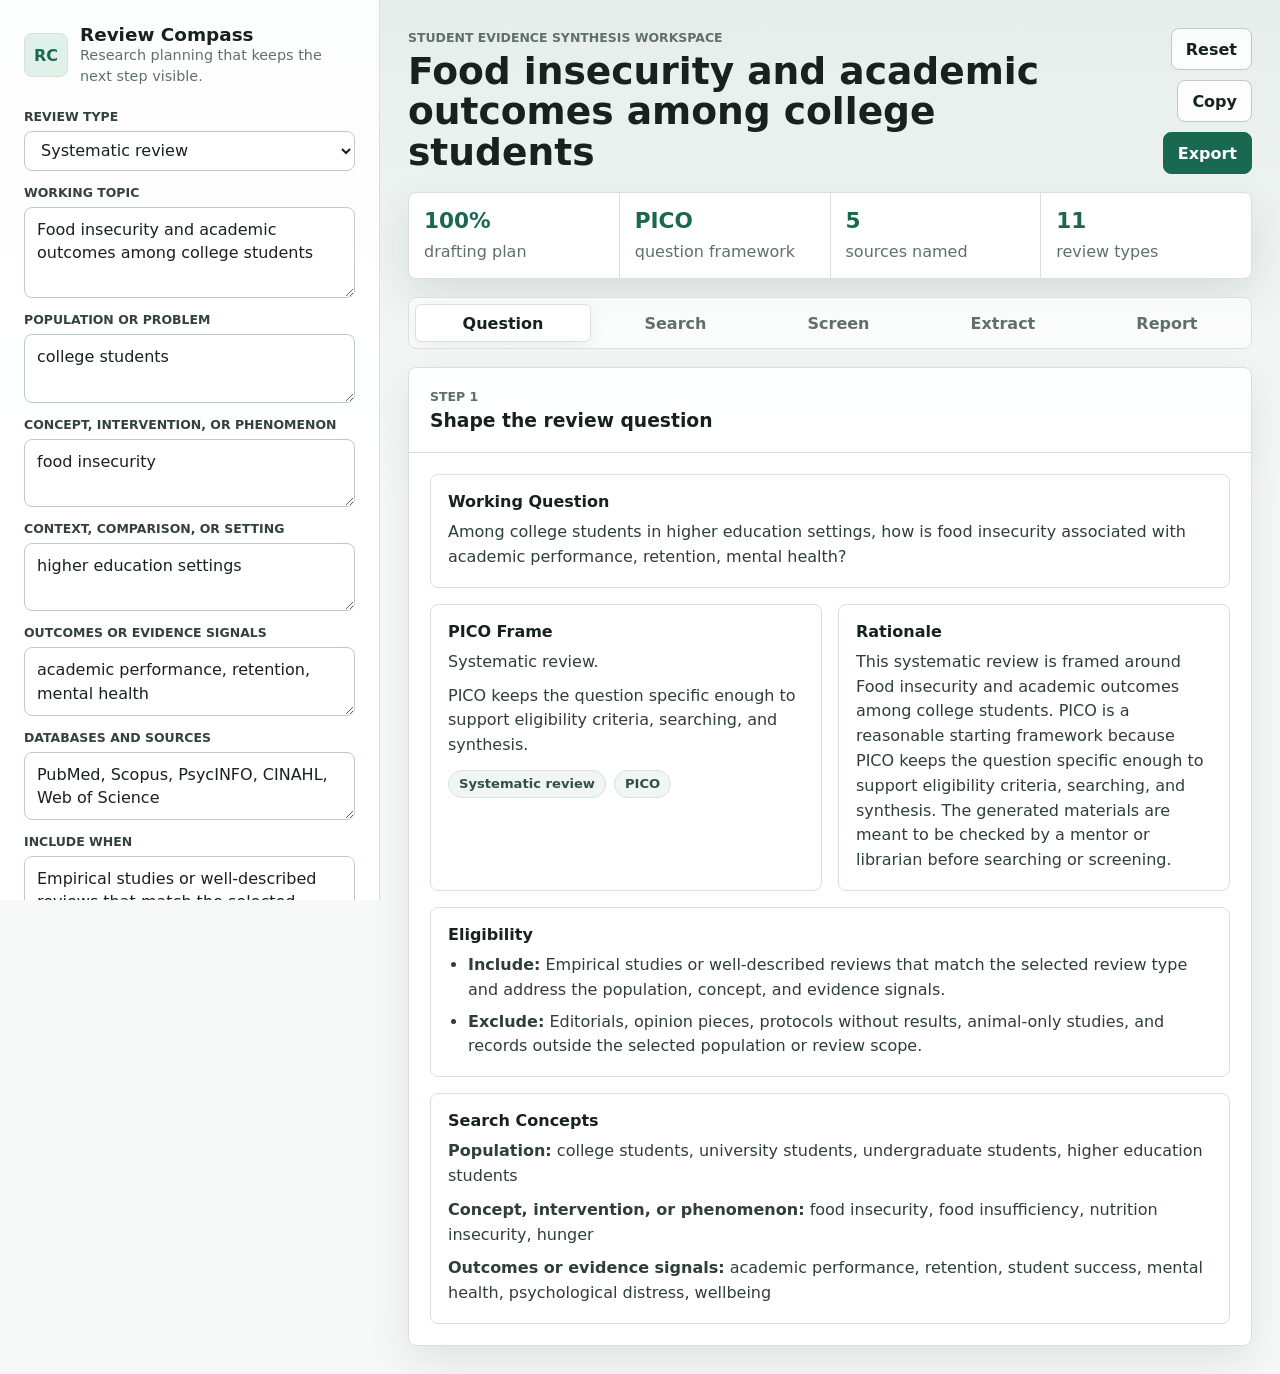
==== review-compass-showcase/index.html @ 03d87a04 "Update Review Compass review types" ====
<!doctype html>
<html lang="en">
<head>
<meta charset="utf-8">
<meta name="viewport" content="width=device-width, initial-scale=1">
<meta name="description" content="Review Compass helps students plan many evidence review types with structured questions, search drafts, screening logic, extraction fields, and reporting checklists.">
<title>Review Compass</title>
<style>
:root{color-scheme:light;--bg:#f7f9f8;--paper:#fff;--soft:#f1f6f4;--ink:#17211e;--muted:#5f706a;--line:#d8e1dd;--strong:#bccbc5;--green:#19684f;--blue:#245f9f;--coral:#bd4f3d;--gold:#8a6418;--radius:8px;--shadow:0 16px 42px rgba(24,38,34,.1);font-family:ui-sans-serif,system-ui,-apple-system,BlinkMacSystemFont,"Segoe UI",sans-serif}*{box-sizing:border-box}html{min-width:320px;background:var(--bg)}body{margin:0;min-height:100vh;color:var(--ink);background:linear-gradient(180deg,rgba(25,104,79,.08),rgba(25,104,79,0) 32rem),var(--bg)}button,select,textarea{font:inherit}button{cursor:pointer}h1,h2,h3,h4,p{margin:0}p,li,td,th,textarea,select{overflow-wrap:anywhere}.shell{display:grid;grid-template-columns:minmax(300px,380px) minmax(0,1fr);min-height:100vh}.side{position:sticky;top:0;height:100vh;overflow:auto;border-right:1px solid var(--line);background:rgba(255,255,255,.92);padding:24px}.brand{display:grid;grid-template-columns:44px 1fr;gap:12px;align-items:center;margin-bottom:22px}.mark{display:grid;width:44px;height:44px;place-items:center;border:1px solid var(--line);border-radius:var(--radius);background:#dff1e9;color:var(--green);font-weight:900}.brand h1{font-size:1.15rem}.brand p,.hint,.small{color:var(--muted);line-height:1.45}.brand p{font-size:.9rem}.form{display:grid;gap:14px}label{display:grid;gap:7px}label span,.eyebrow{font-size:.78rem;font-weight:800;letter-spacing:0;text-transform:uppercase;color:#34423e}textarea,select{width:100%;border:1px solid var(--strong);border-radius:var(--radius);background:#fff;color:var(--ink);outline:none}textarea{min-height:48px;resize:vertical;padding:10px 12px;line-height:1.45}select{min-height:40px;padding:0 12px}textarea:focus,select:focus{border-color:var(--green);box-shadow:0 0 0 3px rgba(25,104,79,.16)}.main{width:min(1160px,100%);margin:0 auto;padding:28px}.top{display:flex;gap:18px;align-items:center;justify-content:space-between;margin-bottom:18px}.eyebrow{color:var(--muted);margin-bottom:6px}.top h2{font-size:clamp(1.7rem,3vw,2.35rem);line-height:1.08}.actions{display:flex;flex-wrap:wrap;gap:10px;justify-content:flex-end}.btn{display:inline-flex;align-items:center;justify-content:center;min-height:42px;border-radius:var(--radius);padding:0 14px;font-weight:800;border:1px solid var(--strong);background:rgba(255,255,255,.86);color:var(--ink)}.btn.primary{border-color:var(--green);background:var(--green);color:#fff}.stats{display:grid;grid-template-columns:repeat(4,minmax(0,1fr));gap:1px;overflow:hidden;margin-bottom:18px;border:1px solid var(--line);border-radius:var(--radius);background:var(--line);box-shadow:var(--shadow)}.stats div{min-height:84px;background:var(--paper);padding:15px}.stats strong{display:block;margin-bottom:7px;color:var(--green);font-size:1.35rem}.tabs{display:flex;gap:6px;overflow-x:auto;margin-bottom:18px;padding:6px;border:1px solid var(--line);border-radius:var(--radius);background:rgba(255,255,255,.72)}.tab{flex:1 0 auto;min-width:96px;min-height:38px;border:1px solid transparent;border-radius:6px;background:transparent;color:var(--muted);font-weight:800}.tab.active{border-color:var(--line);background:#fff;color:var(--ink);box-shadow:0 8px 20px rgba(23,33,30,.06)}.panel{border:1px solid var(--line);border-radius:var(--radius);background:rgba(255,255,255,.96);box-shadow:var(--shadow)}.panel[hidden]{display:none}.head{display:flex;gap:16px;align-items:center;justify-content:space-between;border-bottom:1px solid var(--line);padding:21px}.grid{display:grid;gap:16px;padding:21px}.two{grid-template-columns:repeat(2,minmax(0,1fr))}.card{border:1px solid var(--line);border-radius:var(--radius);background:var(--paper);padding:17px}.card.full{grid-column:1/-1}.card h4{font-size:1rem;margin-bottom:9px}.card p,.card li{color:#2f3e39;line-height:1.55}.card p+p{margin-top:9px}ul{margin:0;padding-left:20px}li+li{margin-top:7px}.tags{display:flex;flex-wrap:wrap;gap:8px;margin-top:12px}.tag{display:inline-flex;min-height:28px;align-items:center;border:1px solid var(--line);border-radius:999px;background:var(--soft);padding:0 10px;color:#315148;font-size:.82rem;font-weight:800}.search{display:grid;grid-template-columns:minmax(0,1.2fr) minmax(260px,.8fr);gap:16px;padding:21px}.code{overflow:auto;margin:0;border:1px solid #bbd2c8;border-radius:var(--radius);background:#10221c;color:#eefbf6;padding:17px;white-space:pre-wrap;line-height:1.55}.note{border-left:4px solid var(--blue);background:#e4eef9;border-radius:0 var(--radius) var(--radius) 0;padding:14px}.note.warn{border-left-color:var(--gold);background:#fff0c6}.stack{display:grid;gap:12px}.screen{display:grid;grid-template-columns:minmax(0,1fr) minmax(260px,360px);gap:16px;padding:21px}.decision{display:inline-flex;align-items:center;min-height:34px;border-radius:999px;padding:0 12px;margin-bottom:13px;font-weight:900}.include{background:#dff1e9;color:var(--green)}.exclude{background:#fde7df;color:var(--coral)}.table-wrap{overflow:auto;padding:21px}table{width:100%;min-width:720px;border-collapse:collapse}th,td{border-bottom:1px solid var(--line);padding:12px;text-align:left;vertical-align:top;line-height:1.45}th{background:var(--soft);font-size:.82rem;color:#31443e}.check{display:grid;grid-template-columns:28px 1fr;gap:10px;align-items:start}.dot{display:grid;width:24px;height:24px;place-items:center;border-radius:999px;background:#dff1e9;color:var(--green);font-weight:900}.toast{position:fixed;right:18px;bottom:18px;max-width:360px;transform:translateY(20px);opacity:0;pointer-events:none;border:1px solid var(--line);border-radius:var(--radius);background:#17211e;color:#fff;padding:12px 14px;transition:.18s}.toast.show{opacity:1;transform:translateY(0)}@media(max-width:940px){.shell{grid-template-columns:1fr}.side{position:relative;height:auto;border-right:0;border-bottom:1px solid var(--line)}.form{grid-template-columns:repeat(2,minmax(0,1fr))}.form label:nth-child(2),.form label:nth-child(8),.form label:nth-child(9){grid-column:1/-1}}@media(max-width:720px){html{min-width:0}.side,.main{padding:18px}.top,.head{align-items:stretch;flex-direction:column}.actions{justify-content:flex-start}.stats,.two,.search,.screen,.form{grid-template-columns:1fr}.tabs{display:grid;grid-template-columns:repeat(3,minmax(0,1fr));overflow:visible}.tab{min-width:0}.btn{flex:1 1 120px}table,thead,tbody,tr,td{display:block;width:100%;min-width:0}thead{position:absolute;width:1px;height:1px;overflow:hidden;clip:rect(0 0 0 0)}tr{border:1px solid var(--line);border-radius:var(--radius);padding:12px;margin-bottom:12px;background:#fff}td{border:0;padding:8px 0}td:before{display:block;margin-bottom:3px;content:attr(data-label);color:var(--muted);font-size:.76rem;font-weight:900;text-transform:uppercase}}
</style>
</head>
<body>
<div class="shell">
<aside class="side" aria-label="Project setup">
<div class="brand"><div class="mark" aria-hidden="true">RC</div><div><h1>Review Compass</h1><p>Research planning that keeps the next step visible.</p></div></div>
<form id="form" class="form">
<label><span>Review type</span><select name="type" id="type"></select></label>
<label><span>Working topic</span><textarea name="topic" rows="3"></textarea></label>
<label><span>Population or problem</span><textarea name="population" rows="2"></textarea></label>
<label><span>Concept, intervention, or phenomenon</span><textarea name="concept" rows="2"></textarea></label>
<label><span>Context, comparison, or setting</span><textarea name="context" rows="2"></textarea></label>
<label><span>Outcomes or evidence signals</span><textarea name="outcomes" rows="2"></textarea></label>
<label><span>Databases and sources</span><textarea name="databases" rows="2"></textarea></label>
<label><span>Include when</span><textarea name="include" rows="3"></textarea></label>
<label><span>Exclude when</span><textarea name="exclude" rows="3"></textarea></label>
</form>
</aside>
<main class="main">
<header class="top"><div><p class="eyebrow">Student evidence synthesis workspace</p><h2 id="title">Review plan</h2></div><div class="actions"><button class="btn" id="reset" type="button">Reset</button><button class="btn" id="copy" type="button">Copy</button><button class="btn primary" id="export" type="button">Export</button></div></header>
<section class="stats" aria-label="Project readiness"><div><strong id="ready">0%</strong><p class="small">drafting plan</p></div><div><strong id="frame">PICO</strong><p class="small">question framework</p></div><div><strong id="sourceCount">0</strong><p class="small">sources named</p></div><div><strong id="typeCount">11</strong><p class="small">review types</p></div></section>
<nav class="tabs" aria-label="Workflow tabs"><button class="tab active" data-tab="question" type="button">Question</button><button class="tab" data-tab="search" type="button">Search</button><button class="tab" data-tab="screen" type="button">Screen</button><button class="tab" data-tab="extract" type="button">Extract</button><button class="tab" data-tab="report" type="button">Report</button></nav>
<section class="panel" data-panel="question"><div class="head"><div><p class="eyebrow">Step 1</p><h3>Shape the review question</h3></div></div><div id="question" class="grid two"></div></section>
<section class="panel" data-panel="search" hidden><div class="head"><div><p class="eyebrow">Step 2</p><h3>Build a reproducible search draft</h3></div><label><span>Database</span><select id="db"><option value="pubmed">PubMed</option><option value="scopus">Scopus</option><option value="wos">Web of Science</option><option value="cinahl">CINAHL</option></select></label></div><div id="search" class="search"></div></section>
<section class="panel" data-panel="screen" hidden><div class="head"><div><p class="eyebrow">Step 3</p><h3>Practice title and abstract screening</h3></div></div><div class="screen"><label><span>Paste one title and abstract</span><textarea id="record" rows="12"></textarea></label><div class="card" id="screenOut"></div></div></section>
<section class="panel" data-panel="extract" hidden><div class="head"><div><p class="eyebrow">Step 4</p><h3>Draft extraction fields</h3></div></div><div class="table-wrap"><table><thead><tr><th>Field</th><th>Definition</th><th>Reviewer note</th></tr></thead><tbody id="extract"></tbody></table></div></section>
<section class="panel" data-panel="report" hidden><div class="head"><div><p class="eyebrow">Step 5</p><h3>Check reporting readiness</h3></div></div><div id="report" class="grid two"></div></section>
</main></div><div id="toast" class="toast" role="status" aria-live="polite"></div>
<script>
const DESC="Review Compass is a student-friendly app that helps students plan evidence reviews, from systematic and scoping reviews to rapid, umbrella, mapping, qualitative, mixed-methods, integrative, narrative, realist and meta-analysis projects. It turns a rough topic into a structured question, search draft, screening practice, extraction fields, and reporting checklist. Built with Codex AI and grounded in PRISMA, PRISMA-S, PRISMA-ScR, and review-method guidance; it gives students a clearer first draft.";
const TYPES={systematic:{name:"Systematic review",frame:"PICO",style:"pico",groups:["population","concept","outcomes"],lead:"Identify the report as a systematic review and use PRISMA 2020 when reporting.",why:"PICO keeps the question specific enough to support eligibility criteria, searching, and synthesis.",row:["Risk-of-bias notes","Planned appraisal tool, domain-level concerns, or reason appraisal is not planned.","Match the appraisal approach to the included designs."]},scoping:{name:"Scoping review",frame:"PCC",style:"pcc",groups:["population","concept","context"],lead:"Identify the report as a scoping review and use PRISMA-ScR when reporting.",why:"PCC keeps attention on the population, concept, and setting while allowing broad evidence mapping.",row:["Charting category","Evidence-map theme, population subgroup, setting, or implementation domain.","Use stable categories after piloting a few records."]},rapid:{name:"Rapid review",frame:"PICO",style:"pico",groups:["population","concept","outcomes"],lead:"Identify the report as a rapid review and state which review shortcuts were used and why.",why:"Rapid reviews still need structured questions, but the protocol should state shortcuts clearly.",row:["Streamlining decision","Shortcut used, reason for using it, and possible effect on confidence.","Rapid methods are acceptable only when the tradeoff is transparent."]},"meta-analysis":{name:"Meta-analysis",frame:"PICO",style:"pico",groups:["population","concept","outcomes"],lead:"Identify the report as a systematic review with meta-analysis and explain the effect-size approach.",why:"PICO defines comparable participants, exposures or interventions, and outcomes before statistical synthesis.",row:["Effect-size plan","Effect measure, model choice, heterogeneity plan, and sensitivity or subgroup analyses.","Keep statistical plans separate from study-level findings."]},umbrella:{name:"Umbrella review",frame:"PICOS",style:"overview",groups:["population","concept","outcomes"],extra:["systematic review","meta-analysis","review of reviews","umbrella review"],lead:"Identify the report as an umbrella review and treat existing reviews as the unit of analysis.",why:"PICOS keeps an umbrella review focused on population, exposure, outcomes, and review-level designs.",row:["Review-level methods","Included review type, search date range, appraisal approach, and overlap with other reviews.","Do not mix review-level conclusions with primary-study extraction."]},mapping:{name:"Evidence mapping review",frame:"PCC",style:"pcc",groups:["population","concept","context"],lead:"Identify the report as an evidence map and define the categories used to organize the evidence landscape.",why:"PCC works well for evidence maps because the goal is to show where evidence exists.",row:["Map category","Evidence-map theme, population subgroup, setting, or implementation domain.","Use categories that can be applied consistently."]},qualitative:{name:"Qualitative evidence synthesis",frame:"SPIDER",style:"spider",groups:["population","concept","context"],extra:["qualitative","interview","focus group","ethnography","thematic analysis"],lead:"Identify the report as a qualitative evidence synthesis and explain how themes will be developed.",why:"SPIDER makes the sample, phenomenon, design, evaluation, and research type visible.",row:["Theme or concept","Participant experience, author theme, quotation signal, or interpretive concept.","Keep participant voice separate from reviewer interpretation when possible."]},"mixed-methods":{name:"Mixed-methods review",frame:"PICO/PCC",style:"mixed",groups:["population","concept","context","outcomes"],extra:["mixed methods","qualitative","quantitative","survey","interview"],lead:"Identify the report as a mixed-methods review and explain how evidence types will be integrated.",why:"Mixed-methods reviews need both outcome logic and context logic so evidence types stay aligned.",row:["Integration note","How quantitative findings, qualitative themes, and mixed-methods evidence relate to each other.","Flag convergence, divergence, and gaps."]},integrative:{name:"Integrative review",frame:"PCC",style:"pcc",groups:["population","concept","context"],lead:"Identify the report as an integrative review and describe how diverse evidence types will be combined.",why:"PCC keeps integrative reviews broad while still setting clear topic boundaries.",row:["Evidence diversity","Eligible evidence types and how differences in methods will be handled.","Avoid treating unlike sources as if they carry the same certainty."]},narrative:{name:"Narrative review",frame:"Topic map",style:"narrative",groups:["population","concept","context"],lead:"Identify the report as a narrative review and explain the scope, source-selection logic, and synthesis themes.",why:"A topic-map frame clarifies the boundaries of a broad explanatory synthesis.",row:["Narrative theme","Main theme, debate, explanation, or evidence cluster.","Make source-selection logic visible."]},realist:{name:"Realist review",frame:"CMO",style:"cmo",groups:["context","concept","outcomes"],extra:["realist review","context mechanism outcome","program theory","implementation"],lead:"Identify the report as a realist review and explain the context-mechanism-outcome logic.",why:"CMO fits realist reviews because the goal is to explain how and why something works in context.",row:["CMO configuration","Context, mechanism, and outcome pattern suggested by the record.","Use this field to build or refine program theory."]}};
const defaults={type:"systematic",topic:"Food insecurity and academic outcomes among college students",population:"college students",concept:"food insecurity",context:"higher education settings",outcomes:"academic performance, retention, mental health",databases:"PubMed, Scopus, PsycINFO, CINAHL, Web of Science",include:"Empirical studies or well-described reviews that match the selected review type and address the population, concept, and evidence signals.",exclude:"Editorials, opinion pieces, protocols without results, animal-only studies, and records outside the selected population or review scope."};
const store="review-compass-public-v2";let project=load();let db="pubmed";let record=localStorage.getItem("review-compass-record-v2")||"A cross-sectional survey of college students examined food insecurity, grade point average, retention concerns, and anxiety symptoms during the academic year.";
const form=document.querySelector("#form"),typeSel=document.querySelector("#type"),title=document.querySelector("#title"),ready=document.querySelector("#ready"),frame=document.querySelector("#frame"),sourceCount=document.querySelector("#sourceCount"),question=document.querySelector("#question"),search=document.querySelector("#search"),dbSel=document.querySelector("#db"),recordInput=document.querySelector("#record"),screenOut=document.querySelector("#screenOut"),extract=document.querySelector("#extract"),report=document.querySelector("#report"),toast=document.querySelector("#toast");
typeSel.innerHTML=Object.entries(TYPES).map(([v,t])=>`<option value="${esc(v)}">${esc(t.name)}</option>`).join("");hydrate();render();
form.addEventListener("input",()=>{project=Object.fromEntries(new FormData(form).entries());save();render();});dbSel.addEventListener("change",()=>{db=dbSel.value;renderSearch();});recordInput.addEventListener("input",()=>{record=recordInput.value;localStorage.setItem("review-compass-record-v2",record);renderScreen();});document.querySelector(".tabs").addEventListener("click",e=>{const b=e.target.closest("[data-tab]");if(b)activate(b.dataset.tab);});document.querySelector("#reset").addEventListener("click",()=>{project={...defaults};record="A cross-sectional survey of college students examined food insecurity, grade point average, retention concerns, and anxiety symptoms during the academic year.";hydrate();save();render();show("The sample project has been restored.");});document.querySelector("#copy").addEventListener("click",async()=>{try{await navigator.clipboard.writeText(markdown());show("The project packet is copied.");}catch{show("Copy was unavailable. Export still works.");}});document.querySelector("#export").addEventListener("click",()=>{const blob=new Blob([markdown()],{type:"text/markdown;charset=utf-8"});const a=document.createElement("a");a.href=URL.createObjectURL(blob);a.download="review-compass-project-packet.md";document.body.append(a);a.click();a.remove();URL.revokeObjectURL(a.href);show("The project packet has been exported.");});
function load(){try{const saved=JSON.parse(localStorage.getItem(store)||"{}");const p={...defaults,...saved};return TYPES[p.type]?p:{...p,type:"systematic"};}catch{return{...defaults}}}function save(){localStorage.setItem(store,JSON.stringify(project));}function hydrate(){for(const[k,v]of Object.entries(project)){const f=form.elements.namedItem(k);if(f)f.value=v}recordInput.value=record;dbSel.value=db;}function current(){return TYPES[project.type]||TYPES.systematic}function render(){renderStats();renderQuestion();renderSearch();renderScreen();renderExtract();renderReport()}function renderStats(){title.textContent=clean(project.topic)||"Review plan";ready.textContent=Math.round(required().filter(v=>clean(v).length>7).length/required().length*100)+"%";frame.textContent=current().frame;sourceCount.textContent=String(split(project.databases).length);document.querySelector("#typeCount").textContent=String(Object.keys(TYPES).length)}function renderQuestion(){const t=current();question.innerHTML=card("Working Question",`<p>${esc(questionText())}</p>`,"full")+card(`${t.frame} Frame`,`<p>${esc(t.name)}.</p><p>${esc(t.why)}</p><div class="tags"><span class="tag">${esc(t.name)}</span><span class="tag">${esc(t.frame)}</span></div>`)+card("Rationale",`<p>${esc(rationale())}</p>`)+card("Eligibility",`<ul><li><strong>Include:</strong> ${esc(project.include)}</li><li><strong>Exclude:</strong> ${esc(project.exclude)}</li></ul>`,"full")+card("Search Concepts",terms().map(g=>`<p><strong>${esc(g.label)}:</strong> ${esc(g.terms.join(", "))}</p>`).join("")||"<p>Add details to generate search concepts.</p>","full");}function renderSearch(){search.innerHTML=`<pre class="code">${esc(searchString())}</pre><div class="stack">${note("Use this as a transparent first draft.","A final review search should be checked by a librarian or mentor before it is treated as reproducible.")}${note("Keep limits visible.","If you use dates, language, or study design limits, record the reason and exact date searched.","warn")}${note("Save every source.",`Your current source list includes ${split(project.databases).join(", ")||"no named sources yet"}.`)}</div>`}function renderScreen(){const r=screen(record);screenOut.innerHTML=`<div class="decision ${r.decision.toLowerCase()}">${r.decision} with ${r.confidence.toLowerCase()} confidence</div><h4>Decision Rationale</h4><ul>${r.reasons.map(x=>`<li>${esc(x)}</li>`).join("")}</ul><p class="small">Matched terms: ${esc(r.matches.join(", ")||"none yet")}.</p>`}function renderExtract(){const rows=[["Citation","Author, year, title, journal, DOI, and source database.","Use one citation style so records are easy to trace."],["Study aim","The stated purpose, question, or objective.","Copy enough detail to explain why the record fits."],["Population",project.population||"Participant group, sample size, and relevant demographics.","Record missing details instead of guessing."],["Concept or exposure",project.concept||"Main concept, intervention, exposure, or phenomenon.","Use the authors' terminology."],["Context",project.context||"Setting, country, institution type, or review context.","This helps explain transferability."],["Outcomes",project.outcomes||"Main outcomes, evidence signals, or themes.","Separate measured outcomes from interpretations."],current().row,["Key finding","Main result that answers the review question.","Keep this concise and traceable."]];extract.innerHTML=rows.map(r=>`<tr><td data-label="Field"><strong>${esc(r[0])}</strong></td><td data-label="Definition">${esc(r[1])}</td><td data-label="Reviewer note">${esc(r[2])}</td></tr>`).join("");}function renderReport(){const items=[[`${current().name} label`,current().lead],["Question fit",`State the review question using ${current().frame} language.`],["Eligibility criteria","Report inclusion and exclusion criteria clearly enough for another reviewer to apply them."],["Information sources","List each database, platform, registry, website, and supplementary source."],["Full search strategy","Preserve the full search for at least one database and note all limits."],["Selection process","Describe reviewer roles, conflict resolution, and record flow."],["Extraction plan","Define each field before extraction and update the codebook only with a dated reason."],["Synthesis plan","Describe how results will be grouped, summarized, integrated, mapped, or analyzed."],["Limitations","Name limitations in search coverage, screening, extraction, and included evidence."]];report.innerHTML=items.map(i=>`<section class="card check"><span class="dot">✓</span><div><h4>${esc(i[0])}</h4><p>${esc(i[1])}</p></div></section>`).join("");}
function questionText(){const t=current(),p=clean(project.population)||"[population]",c=clean(project.concept)||"[concept]",ctx=clean(project.context),o=clean(project.outcomes)||"[outcomes or evidence signals]";if(t.style==="pcc")return`What is known about ${c} among ${p}${ctx?` in ${ctx}`:""}?`;if(t.style==="overview")return`What do existing reviews report about ${c} among ${p}${ctx?` in ${ctx}`:""}, especially for ${o}?`;if(t.style==="spider")return`How do ${p} describe, experience, or understand ${c}${ctx?` in ${ctx}`:""}?`;if(t.style==="mixed")return`What quantitative and qualitative evidence is available about ${c} among ${p}${ctx?` in ${ctx}`:""}, and what does it suggest about ${o}?`;if(t.style==="narrative")return`What themes and evidence help explain ${c} among ${p}${ctx?` in ${ctx}`:""}?`;if(t.style==="cmo")return`In ${ctx||"[context]"}, what mechanisms may explain how ${c} influences ${o} for ${p}?`;return`Among ${p}${ctx?` in ${ctx}`:""}, how is ${c} associated with ${o}?`;}function rationale(){return`This ${current().name.toLowerCase()} is framed around ${clean(project.topic)||"this topic"}. ${current().frame} is a reasonable starting framework because ${current().why} The generated materials are meant to be checked by a mentor or librarian before searching or screening.`}function terms(){const map={population:["Population",project.population],concept:["Concept, intervention, or phenomenon",project.concept],context:["Context or setting",project.context],outcomes:["Outcomes or evidence signals",project.outcomes]};const groups=current().groups.map(k=>makeGroup(map[k][0],map[k][1])).filter(g=>g.terms.length);if(current().extra)groups.push({label:"Review or method signals",terms:uniq(current().extra)});return groups}function makeGroup(label,value){return{label,terms:uniq(split(value).flatMap(t=>[t,...syn(t)])).slice(0,6)}}function syn(t){const s={"college students":["university students","undergraduate students","higher education students"],"food insecurity":["food insufficiency","nutrition insecurity","hunger"],"mental health":["psychological distress","wellbeing","depression","anxiety"],"academic performance":["retention","student success"]};return s[t.toLowerCase()]||[]}function searchString(){const groups=terms();if(!groups.length)return"Add project terms to generate a search draft.";return groups.map(g=>`(${g.terms.map(format).join(" OR ")})`).join("\nAND ")}function format(t){const q=/\s|-/.test(t)?`"${t}"`:t;if(db==="scopus")return`TITLE-ABS-KEY(${q})`;if(db==="wos")return`TS=(${q})`;if(db==="cinahl")return`TI ${q} OR AB ${q}`;return`${q}[Title/Abstract]`}function screen(text){const lower=clean(text).toLowerCase(),include=split(project.population+","+project.concept+","+project.context+","+project.outcomes),exclude=split(project.exclude),matches=include.filter(t=>lower.includes(t.toLowerCase())),hard=exclude.filter(t=>t.length>3&&lower.includes(t.toLowerCase())),pop=split(project.population).some(t=>lower.includes(t.toLowerCase())),con=split(project.concept).some(t=>lower.includes(t.toLowerCase())),out=split(project.outcomes+","+project.context).some(t=>lower.includes(t.toLowerCase()));const reasons=[];if(hard.length)reasons.push(`The record contains exclusion signals: ${uniq(hard).join(", ")}.`);if(pop)reasons.push("The population appears to match.");if(con)reasons.push("The concept or exposure appears to match.");if(out)reasons.push("The outcome, context, or setting appears relevant.");if(!reasons.length)reasons.push("The record does not clearly match the core review terms.");const score=[pop,con,out].filter(Boolean).length;return{decision:!hard.length&&score>=2?"Include":"Exclude",confidence:hard.length||score===3?"High":score===2?"Medium":"Low",reasons,matches:uniq(matches).slice(0,8)}}function markdown(){return`# Review Compass\n\n## Review Question\n${questionText()}\n\n## Rationale\n${rationale()}\n\n## Search Draft\n\`\`\`\n${searchString()}\n\`\`\`\n\n## Project Description\n${DESC}\n`}function activate(name){document.querySelectorAll("[data-tab]").forEach(b=>b.classList.toggle("active",b.dataset.tab===name));document.querySelectorAll("[data-panel]").forEach(p=>p.hidden=p.dataset.panel!==name)}function card(t,b,c=""){return`<section class="card ${c}"><h4>${esc(t)}</h4>${b}</section>`}function note(t,b,tone=""){return`<section class="note ${tone}"><p><strong>${esc(t)}</strong> ${esc(b)}</p></section>`}function required(){return[project.topic,project.population,project.concept,project.context,project.outcomes,project.databases,project.include,project.exclude]}function split(v){return clean(v).split(/[,;\n]+|\band\b/i).map(s=>s.trim()).filter(Boolean)}function clean(v){return String(v||"").replace(/\s+/g," ").trim()}function uniq(a){return[...new Map(a.map(x=>[clean(x).toLowerCase(),clean(x)])).values()].filter(Boolean)}function esc(v){return String(v).replaceAll("&","&amp;").replaceAll("<","&lt;").replaceAll(">","&gt;").replaceAll('"',"&quot;").replaceAll("'","&#039;")}function show(m){toast.textContent=m;toast.classList.add("show");setTimeout(()=>toast.classList.remove("show"),2400)}
</script>
</body>
</html>
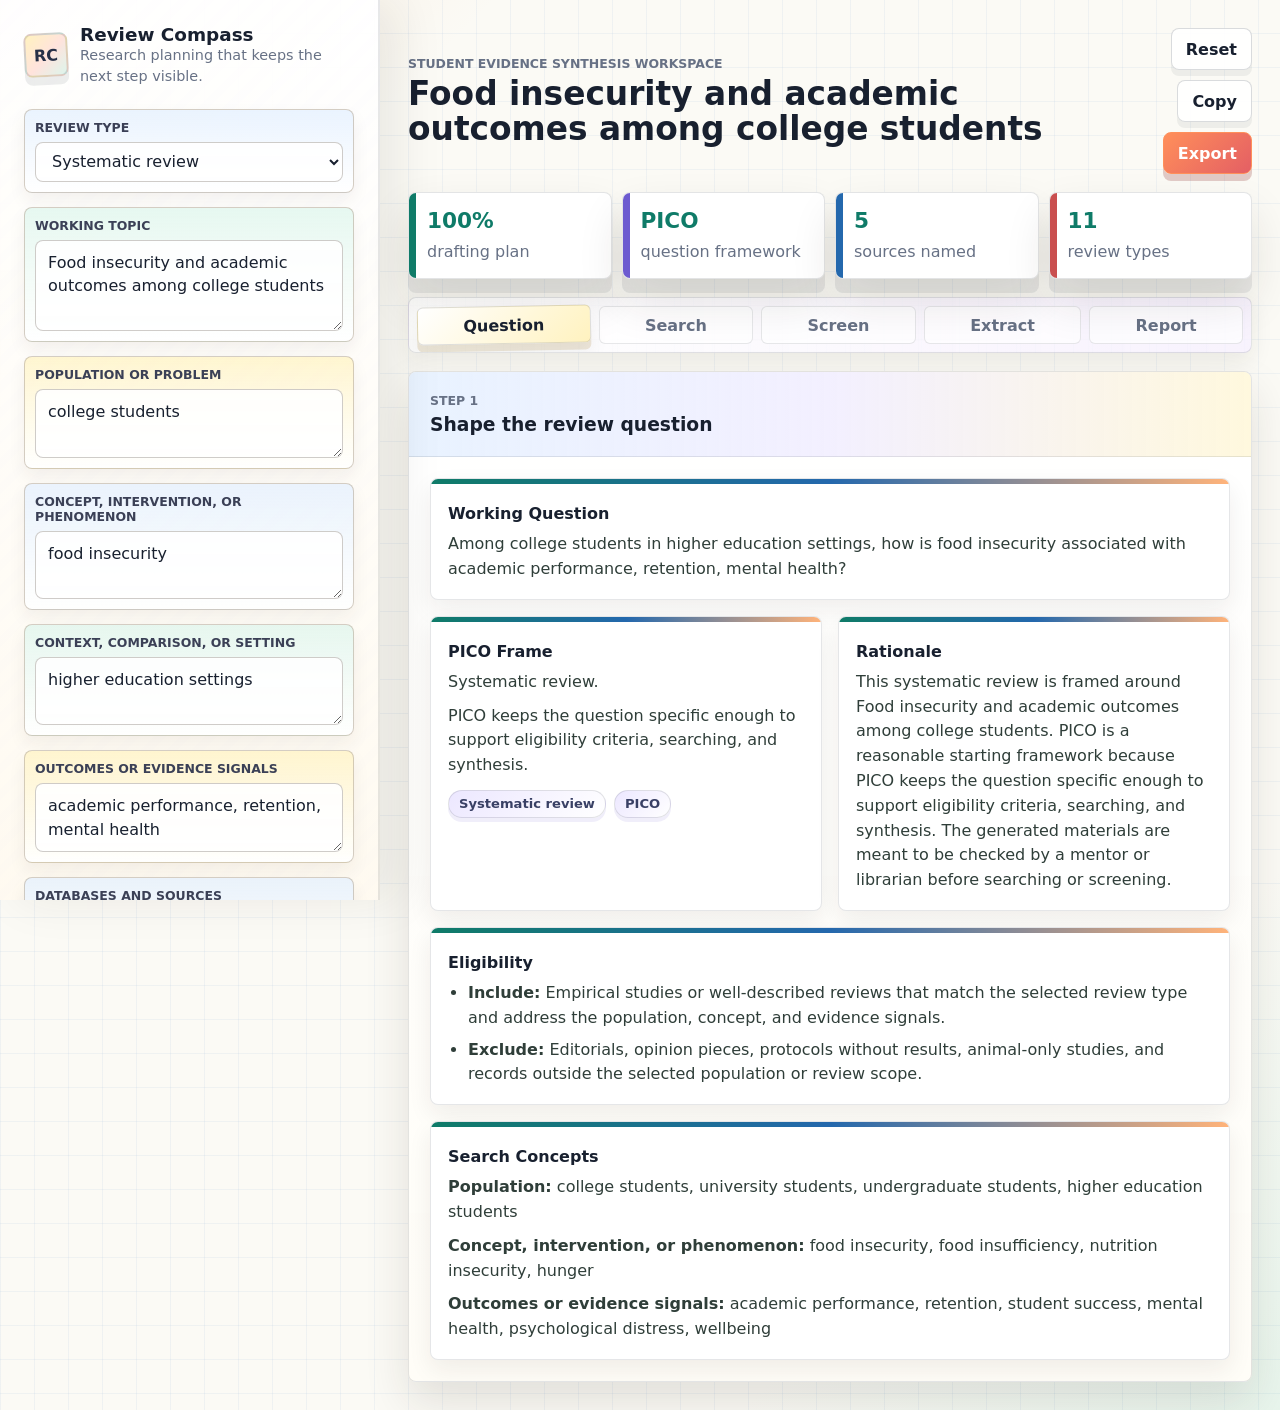
==== commit fe4437b1: "Make Review Compass UI more playful" ====
--- a/review-compass-showcase/index.html
+++ b/review-compass-showcase/index.html
@@ -6,45 +6,15 @@
 <meta name="description" content="Review Compass helps students plan many evidence review types with structured questions, search drafts, screening logic, extraction fields, and reporting checklists.">
 <title>Review Compass</title>
 <style>
-:root{color-scheme:light;--bg:#f7f9f8;--paper:#fff;--soft:#f1f6f4;--ink:#17211e;--muted:#5f706a;--line:#d8e1dd;--strong:#bccbc5;--green:#19684f;--blue:#245f9f;--coral:#bd4f3d;--gold:#8a6418;--radius:8px;--shadow:0 16px 42px rgba(24,38,34,.1);font-family:ui-sans-serif,system-ui,-apple-system,BlinkMacSystemFont,"Segoe UI",sans-serif}*{box-sizing:border-box}html{min-width:320px;background:var(--bg)}body{margin:0;min-height:100vh;color:var(--ink);background:linear-gradient(180deg,rgba(25,104,79,.08),rgba(25,104,79,0) 32rem),var(--bg)}button,select,textarea{font:inherit}button{cursor:pointer}h1,h2,h3,h4,p{margin:0}p,li,td,th,textarea,select{overflow-wrap:anywhere}.shell{display:grid;grid-template-columns:minmax(300px,380px) minmax(0,1fr);min-height:100vh}.side{position:sticky;top:0;height:100vh;overflow:auto;border-right:1px solid var(--line);background:rgba(255,255,255,.92);padding:24px}.brand{display:grid;grid-template-columns:44px 1fr;gap:12px;align-items:center;margin-bottom:22px}.mark{display:grid;width:44px;height:44px;place-items:center;border:1px solid var(--line);border-radius:var(--radius);background:#dff1e9;color:var(--green);font-weight:900}.brand h1{font-size:1.15rem}.brand p,.hint,.small{color:var(--muted);line-height:1.45}.brand p{font-size:.9rem}.form{display:grid;gap:14px}label{display:grid;gap:7px}label span,.eyebrow{font-size:.78rem;font-weight:800;letter-spacing:0;text-transform:uppercase;color:#34423e}textarea,select{width:100%;border:1px solid var(--strong);border-radius:var(--radius);background:#fff;color:var(--ink);outline:none}textarea{min-height:48px;resize:vertical;padding:10px 12px;line-height:1.45}select{min-height:40px;padding:0 12px}textarea:focus,select:focus{border-color:var(--green);box-shadow:0 0 0 3px rgba(25,104,79,.16)}.main{width:min(1160px,100%);margin:0 auto;padding:28px}.top{display:flex;gap:18px;align-items:center;justify-content:space-between;margin-bottom:18px}.eyebrow{color:var(--muted);margin-bottom:6px}.top h2{font-size:clamp(1.7rem,3vw,2.35rem);line-height:1.08}.actions{display:flex;flex-wrap:wrap;gap:10px;justify-content:flex-end}.btn{display:inline-flex;align-items:center;justify-content:center;min-height:42px;border-radius:var(--radius);padding:0 14px;font-weight:800;border:1px solid var(--strong);background:rgba(255,255,255,.86);color:var(--ink)}.btn.primary{border-color:var(--green);background:var(--green);color:#fff}.stats{display:grid;grid-template-columns:repeat(4,minmax(0,1fr));gap:1px;overflow:hidden;margin-bottom:18px;border:1px solid var(--line);border-radius:var(--radius);background:var(--line);box-shadow:var(--shadow)}.stats div{min-height:84px;background:var(--paper);padding:15px}.stats strong{display:block;margin-bottom:7px;color:var(--green);font-size:1.35rem}.tabs{display:flex;gap:6px;overflow-x:auto;margin-bottom:18px;padding:6px;border:1px solid var(--line);border-radius:var(--radius);background:rgba(255,255,255,.72)}.tab{flex:1 0 auto;min-width:96px;min-height:38px;border:1px solid transparent;border-radius:6px;background:transparent;color:var(--muted);font-weight:800}.tab.active{border-color:var(--line);background:#fff;color:var(--ink);box-shadow:0 8px 20px rgba(23,33,30,.06)}.panel{border:1px solid var(--line);border-radius:var(--radius);background:rgba(255,255,255,.96);box-shadow:var(--shadow)}.panel[hidden]{display:none}.head{display:flex;gap:16px;align-items:center;justify-content:space-between;border-bottom:1px solid var(--line);padding:21px}.grid{display:grid;gap:16px;padding:21px}.two{grid-template-columns:repeat(2,minmax(0,1fr))}.card{border:1px solid var(--line);border-radius:var(--radius);background:var(--paper);padding:17px}.card.full{grid-column:1/-1}.card h4{font-size:1rem;margin-bottom:9px}.card p,.card li{color:#2f3e39;line-height:1.55}.card p+p{margin-top:9px}ul{margin:0;padding-left:20px}li+li{margin-top:7px}.tags{display:flex;flex-wrap:wrap;gap:8px;margin-top:12px}.tag{display:inline-flex;min-height:28px;align-items:center;border:1px solid var(--line);border-radius:999px;background:var(--soft);padding:0 10px;color:#315148;font-size:.82rem;font-weight:800}.search{display:grid;grid-template-columns:minmax(0,1.2fr) minmax(260px,.8fr);gap:16px;padding:21px}.code{overflow:auto;margin:0;border:1px solid #bbd2c8;border-radius:var(--radius);background:#10221c;color:#eefbf6;padding:17px;white-space:pre-wrap;line-height:1.55}.note{border-left:4px solid var(--blue);background:#e4eef9;border-radius:0 var(--radius) var(--radius) 0;padding:14px}.note.warn{border-left-color:var(--gold);background:#fff0c6}.stack{display:grid;gap:12px}.screen{display:grid;grid-template-columns:minmax(0,1fr) minmax(260px,360px);gap:16px;padding:21px}.decision{display:inline-flex;align-items:center;min-height:34px;border-radius:999px;padding:0 12px;margin-bottom:13px;font-weight:900}.include{background:#dff1e9;color:var(--green)}.exclude{background:#fde7df;color:var(--coral)}.table-wrap{overflow:auto;padding:21px}table{width:100%;min-width:720px;border-collapse:collapse}th,td{border-bottom:1px solid var(--line);padding:12px;text-align:left;vertical-align:top;line-height:1.45}th{background:var(--soft);font-size:.82rem;color:#31443e}.check{display:grid;grid-template-columns:28px 1fr;gap:10px;align-items:start}.dot{display:grid;width:24px;height:24px;place-items:center;border-radius:999px;background:#dff1e9;color:var(--green);font-weight:900}.toast{position:fixed;right:18px;bottom:18px;max-width:360px;transform:translateY(20px);opacity:0;pointer-events:none;border:1px solid var(--line);border-radius:var(--radius);background:#17211e;color:#fff;padding:12px 14px;transition:.18s}.toast.show{opacity:1;transform:translateY(0)}@media(max-width:940px){.shell{grid-template-columns:1fr}.side{position:relative;height:auto;border-right:0;border-bottom:1px solid var(--line)}.form{grid-template-columns:repeat(2,minmax(0,1fr))}.form label:nth-child(2),.form label:nth-child(8),.form label:nth-child(9){grid-column:1/-1}}@media(max-width:720px){html{min-width:0}.side,.main{padding:18px}.top,.head{align-items:stretch;flex-direction:column}.actions{justify-content:flex-start}.stats,.two,.search,.screen,.form{grid-template-columns:1fr}.tabs{display:grid;grid-template-columns:repeat(3,minmax(0,1fr));overflow:visible}.tab{min-width:0}.btn{flex:1 1 120px}table,thead,tbody,tr,td{display:block;width:100%;min-width:0}thead{position:absolute;width:1px;height:1px;overflow:hidden;clip:rect(0 0 0 0)}tr{border:1px solid var(--line);border-radius:var(--radius);padding:12px;margin-bottom:12px;background:#fff}td{border:0;padding:8px 0}td:before{display:block;margin-bottom:3px;content:attr(data-label);color:var(--muted);font-size:.76rem;font-weight:900;text-transform:uppercase}}
+:root{color-scheme:light;--bg:#fbfaf5;--paper:#fff;--ink:#18202f;--muted:#677185;--line:#ded7cb;--strong:#bdb2a3;--green:#0f7b68;--mint:#ddf5ec;--blue:#2468ad;--sky:#e2efff;--coral:#c94f4f;--peach:#ffe3dc;--gold:#986d10;--sun:#fff2bf;--violet:#6d5bd0;--lav:#ece7ff;--radius:8px;--shadow:0 20px 45px rgba(43,35,28,.12);font-family:ui-sans-serif,system-ui,-apple-system,BlinkMacSystemFont,"Segoe UI",sans-serif}*{box-sizing:border-box}html{min-width:320px;background:var(--bg)}body{margin:0;min-height:100vh;color:var(--ink);background:linear-gradient(90deg,rgba(36,104,173,.055) 1px,transparent 1px),linear-gradient(0deg,rgba(36,104,173,.055) 1px,transparent 1px),linear-gradient(135deg,rgba(255,179,122,.18),transparent 22rem),linear-gradient(315deg,rgba(155,224,200,.2),transparent 24rem),var(--bg);background-size:34px 34px,34px 34px,auto,auto}button,select,textarea{font:inherit}button{cursor:pointer}h1,h2,h3,h4,p{margin:0}p,li,td,th,textarea,select{overflow-wrap:anywhere}.shell{display:grid;grid-template-columns:minmax(300px,380px) minmax(0,1fr);min-height:100vh}.side{position:sticky;top:0;height:100vh;overflow:auto;border-right:2px solid rgba(24,32,47,.1);background:linear-gradient(180deg,rgba(255,255,255,.94),rgba(255,250,240,.96)),repeating-linear-gradient(135deg,rgba(109,91,208,.08) 0 8px,transparent 8px 18px);padding:24px;box-shadow:18px 0 45px rgba(43,35,28,.08)}.brand{display:grid;grid-template-columns:44px 1fr;gap:12px;align-items:center;margin-bottom:22px}.mark{display:grid;width:44px;height:44px;place-items:center;border:2px solid rgba(24,32,47,.14);border-radius:var(--radius);background:linear-gradient(135deg,var(--sun),var(--peach) 52%,var(--mint));color:#263047;box-shadow:0 8px 0 rgba(24,32,47,.08);transform:rotate(-3deg);font-weight:900}.brand h1{font-size:1.15rem}.brand p,.small{color:var(--muted);line-height:1.45}.brand p{font-size:.9rem}.form{display:grid;gap:14px}label{display:grid;gap:7px}.form label{position:relative;border:1px solid rgba(189,178,163,.65);border-radius:var(--radius);background:rgba(255,255,255,.78);padding:10px;box-shadow:0 8px 18px rgba(43,35,28,.06)}.form label:nth-child(3n+1){background:linear-gradient(180deg,rgba(226,239,255,.72),rgba(255,255,255,.88))}.form label:nth-child(3n+2){background:linear-gradient(180deg,rgba(221,245,236,.72),rgba(255,255,255,.88))}.form label:nth-child(3n){background:linear-gradient(180deg,rgba(255,242,191,.7),rgba(255,255,255,.88))}label span,.eyebrow{font-size:.78rem;font-weight:850;letter-spacing:0;text-transform:uppercase;color:#3b4056}textarea,select{width:100%;border:1px solid rgba(83,73,62,.28);border-radius:var(--radius);background:rgba(255,255,255,.9);color:var(--ink);outline:none}textarea{min-height:48px;resize:vertical;padding:10px 12px;line-height:1.45}select{min-height:40px;padding:0 12px}textarea:focus,select:focus{border-color:var(--blue);box-shadow:0 0 0 3px rgba(36,104,173,.16),0 8px 18px rgba(43,35,28,.08)}.main{width:min(1160px,100%);margin:0 auto;padding:28px}.top{display:flex;gap:18px;align-items:center;justify-content:space-between;margin-bottom:18px}.eyebrow{color:var(--muted);margin-bottom:6px}.top h2{font-size:2.05rem;line-height:1.05}.actions{display:flex;flex-wrap:wrap;gap:10px;justify-content:flex-end}.btn{display:inline-flex;align-items:center;justify-content:center;min-height:42px;border-radius:var(--radius);padding:0 14px;font-weight:800;border:1px solid rgba(24,32,47,.16);background:rgba(255,255,255,.9);color:var(--ink);box-shadow:0 6px 0 rgba(24,32,47,.06);transition:.16s}.btn:hover{transform:translateY(-2px);color:var(--blue)}.btn.primary{border-color:#ff8f5a;background:linear-gradient(135deg,#ff8f5a,#e45f64);color:#fff;box-shadow:0 7px 0 rgba(143,53,47,.24)}.stats{display:grid;grid-template-columns:repeat(4,minmax(0,1fr));gap:10px;margin-bottom:18px}.stats div{position:relative;min-height:84px;overflow:hidden;border:1px solid rgba(24,32,47,.12);border-radius:var(--radius);background:var(--paper);padding:15px 15px 15px 18px;box-shadow:0 14px 0 rgba(24,32,47,.08),0 22px 45px rgba(43,35,28,.12)}.stats div:before{position:absolute;inset:0 auto 0 0;width:7px;background:var(--green);content:""}.stats div:nth-child(2):before{background:var(--violet)}.stats div:nth-child(3):before{background:var(--blue)}.stats div:nth-child(4):before{background:var(--coral)}.stats strong{display:block;margin-bottom:7px;color:var(--green);font-size:1.35rem}.tabs{display:flex;gap:8px;overflow-x:auto;margin-bottom:18px;padding:8px;border:1px solid rgba(24,32,47,.12);border-radius:var(--radius);background:linear-gradient(90deg,rgba(255,255,255,.86),rgba(246,241,255,.82)),repeating-linear-gradient(90deg,transparent 0 18px,rgba(36,104,173,.06) 18px 19px);box-shadow:0 8px 22px rgba(43,35,28,.08)}.tab{flex:1 0 auto;min-width:96px;min-height:38px;border:1px solid rgba(24,32,47,.1);border-radius:6px;background:rgba(255,255,255,.7);color:var(--muted);font-weight:800}.tab.active{border-color:rgba(24,32,47,.14);background:linear-gradient(135deg,#fff,var(--sun));color:var(--ink);box-shadow:0 7px 0 rgba(152,109,16,.15),0 12px 20px rgba(23,33,30,.06);transform:rotate(-1deg)}.panel{overflow:hidden;border:1px solid rgba(24,32,47,.12);border-radius:var(--radius);background:linear-gradient(180deg,rgba(255,255,255,.97),rgba(255,253,247,.98));box-shadow:var(--shadow)}.panel[hidden]{display:none}.head{display:flex;gap:16px;align-items:center;justify-content:space-between;border-bottom:1px solid rgba(24,32,47,.1);background:linear-gradient(90deg,rgba(226,239,255,.78),rgba(236,231,255,.64),rgba(255,242,191,.52));padding:21px}.grid{display:grid;gap:16px;padding:21px}.two{grid-template-columns:repeat(2,minmax(0,1fr))}.card{position:relative;overflow:hidden;border:1px solid rgba(24,32,47,.11);border-radius:var(--radius);background:var(--paper);padding:17px;box-shadow:0 10px 24px rgba(43,35,28,.07)}.card:before{position:absolute;inset:0 0 auto;height:5px;background:linear-gradient(90deg,var(--green),var(--blue),#ffb37a);content:""}.card.full{grid-column:1/-1}.card h4{font-size:1rem;margin:8px 0 9px}.card p,.card li{color:#2f3e39;line-height:1.55}.card p+p{margin-top:9px}ul{margin:0;padding-left:20px}li+li{margin-top:7px}.tags{display:flex;flex-wrap:wrap;gap:8px;margin-top:12px}.tag{display:inline-flex;min-height:28px;align-items:center;border:1px solid rgba(24,32,47,.12);border-radius:999px;background:linear-gradient(135deg,var(--lav),#fff);padding:0 10px;color:#394065;font-size:.82rem;font-weight:800;box-shadow:0 4px 0 rgba(109,91,208,.1)}.search{display:grid;grid-template-columns:minmax(0,1.2fr) minmax(260px,.8fr);gap:16px;padding:21px}.code{overflow:auto;margin:0;border:1px solid rgba(24,32,47,.16);border-radius:var(--radius);background:linear-gradient(180deg,rgba(16,34,45,.96),rgba(14,27,37,.98)),repeating-linear-gradient(0deg,transparent 0 27px,rgba(255,255,255,.08) 27px 28px);color:#eefbf6;padding:17px;white-space:pre-wrap;line-height:1.55;box-shadow:inset 0 0 0 1px rgba(255,255,255,.06),0 12px 28px rgba(14,27,37,.18)}.note{border:1px solid rgba(36,104,173,.16);border-left:5px solid var(--blue);background:var(--sky);border-radius:var(--radius);padding:14px;box-shadow:0 8px 18px rgba(43,35,28,.06)}.note.warn{border-left-color:var(--gold);background:var(--sun)}.stack{display:grid;gap:12px}.screen{display:grid;grid-template-columns:minmax(0,1fr) minmax(260px,360px);gap:16px;padding:21px}.decision{display:inline-flex;align-items:center;min-height:34px;border-radius:999px;padding:0 12px;margin-bottom:13px;font-weight:900}.include{background:linear-gradient(135deg,var(--mint),#fff);color:var(--green);border:1px solid rgba(15,123,104,.18)}.exclude{background:linear-gradient(135deg,var(--peach),#fff);color:var(--coral);border:1px solid rgba(201,79,79,.18)}.table-wrap{overflow:auto;padding:21px}table{width:100%;min-width:720px;border-collapse:collapse}th,td{border-bottom:1px solid var(--line);padding:12px;text-align:left;vertical-align:top;line-height:1.45}th{background:linear-gradient(135deg,var(--lav),var(--sky));font-size:.82rem;color:#303852}.check{display:grid;grid-template-columns:28px 1fr;gap:10px;align-items:start}.dot{display:grid;width:24px;height:24px;place-items:center;border-radius:999px;background:linear-gradient(135deg,var(--mint),var(--sun));color:var(--green);box-shadow:0 4px 0 rgba(15,123,104,.12);font-weight:900}.toast{position:fixed;right:18px;bottom:18px;max-width:360px;transform:translateY(20px);opacity:0;pointer-events:none;border:1px solid var(--line);border-radius:var(--radius);background:#17211e;color:#fff;padding:12px 14px;transition:.18s}.toast.show{opacity:1;transform:translateY(0)}@media(max-width:940px){.shell{grid-template-columns:1fr}.side{position:relative;height:auto;border-right:0;border-bottom:1px solid var(--line)}.form{grid-template-columns:repeat(2,minmax(0,1fr))}.form label:nth-child(2),.form label:nth-child(8),.form label:nth-child(9){grid-column:1/-1}}@media(max-width:720px){html{min-width:0}.side,.main{padding:18px}.top,.head{align-items:stretch;flex-direction:column}.top h2{font-size:1.7rem}.actions{justify-content:flex-start}.stats,.two,.search,.screen,.form{grid-template-columns:1fr}.tabs{display:grid;grid-template-columns:repeat(3,minmax(0,1fr));overflow:visible}.tab{min-width:0}.btn{flex:1 1 120px}table,thead,tbody,tr,td{display:block;width:100%;min-width:0}thead{position:absolute;width:1px;height:1px;overflow:hidden;clip:rect(0 0 0 0)}tr{border:1px solid var(--line);border-radius:var(--radius);padding:12px;margin-bottom:12px;background:#fff}td{border:0;padding:8px 0}td:before{display:block;margin-bottom:3px;content:attr(data-label);color:var(--muted);font-size:.76rem;font-weight:900;text-transform:uppercase}}
 </style>
 </head>
 <body>
-<div class="shell">
-<aside class="side" aria-label="Project setup">
-<div class="brand"><div class="mark" aria-hidden="true">RC</div><div><h1>Review Compass</h1><p>Research planning that keeps the next step visible.</p></div></div>
-<form id="form" class="form">
-<label><span>Review type</span><select name="type" id="type"></select></label>
-<label><span>Working topic</span><textarea name="topic" rows="3"></textarea></label>
-<label><span>Population or problem</span><textarea name="population" rows="2"></textarea></label>
-<label><span>Concept, intervention, or phenomenon</span><textarea name="concept" rows="2"></textarea></label>
-<label><span>Context, comparison, or setting</span><textarea name="context" rows="2"></textarea></label>
-<label><span>Outcomes or evidence signals</span><textarea name="outcomes" rows="2"></textarea></label>
-<label><span>Databases and sources</span><textarea name="databases" rows="2"></textarea></label>
-<label><span>Include when</span><textarea name="include" rows="3"></textarea></label>
-<label><span>Exclude when</span><textarea name="exclude" rows="3"></textarea></label>
-</form>
-</aside>
-<main class="main">
-<header class="top"><div><p class="eyebrow">Student evidence synthesis workspace</p><h2 id="title">Review plan</h2></div><div class="actions"><button class="btn" id="reset" type="button">Reset</button><button class="btn" id="copy" type="button">Copy</button><button class="btn primary" id="export" type="button">Export</button></div></header>
-<section class="stats" aria-label="Project readiness"><div><strong id="ready">0%</strong><p class="small">drafting plan</p></div><div><strong id="frame">PICO</strong><p class="small">question framework</p></div><div><strong id="sourceCount">0</strong><p class="small">sources named</p></div><div><strong id="typeCount">11</strong><p class="small">review types</p></div></section>
-<nav class="tabs" aria-label="Workflow tabs"><button class="tab active" data-tab="question" type="button">Question</button><button class="tab" data-tab="search" type="button">Search</button><button class="tab" data-tab="screen" type="button">Screen</button><button class="tab" data-tab="extract" type="button">Extract</button><button class="tab" data-tab="report" type="button">Report</button></nav>
-<section class="panel" data-panel="question"><div class="head"><div><p class="eyebrow">Step 1</p><h3>Shape the review question</h3></div></div><div id="question" class="grid two"></div></section>
-<section class="panel" data-panel="search" hidden><div class="head"><div><p class="eyebrow">Step 2</p><h3>Build a reproducible search draft</h3></div><label><span>Database</span><select id="db"><option value="pubmed">PubMed</option><option value="scopus">Scopus</option><option value="wos">Web of Science</option><option value="cinahl">CINAHL</option></select></label></div><div id="search" class="search"></div></section>
-<section class="panel" data-panel="screen" hidden><div class="head"><div><p class="eyebrow">Step 3</p><h3>Practice title and abstract screening</h3></div></div><div class="screen"><label><span>Paste one title and abstract</span><textarea id="record" rows="12"></textarea></label><div class="card" id="screenOut"></div></div></section>
-<section class="panel" data-panel="extract" hidden><div class="head"><div><p class="eyebrow">Step 4</p><h3>Draft extraction fields</h3></div></div><div class="table-wrap"><table><thead><tr><th>Field</th><th>Definition</th><th>Reviewer note</th></tr></thead><tbody id="extract"></tbody></table></div></section>
-<section class="panel" data-panel="report" hidden><div class="head"><div><p class="eyebrow">Step 5</p><h3>Check reporting readiness</h3></div></div><div id="report" class="grid two"></div></section>
-</main></div><div id="toast" class="toast" role="status" aria-live="polite"></div>
+<div class="shell"><aside class="side" aria-label="Project setup"><div class="brand"><div class="mark" aria-hidden="true">RC</div><div><h1>Review Compass</h1><p>Research planning that keeps the next step visible.</p></div></div><form id="form" class="form"><label><span>Review type</span><select name="type" id="type"></select></label><label><span>Working topic</span><textarea name="topic" rows="3"></textarea></label><label><span>Population or problem</span><textarea name="population" rows="2"></textarea></label><label><span>Concept, intervention, or phenomenon</span><textarea name="concept" rows="2"></textarea></label><label><span>Context, comparison, or setting</span><textarea name="context" rows="2"></textarea></label><label><span>Outcomes or evidence signals</span><textarea name="outcomes" rows="2"></textarea></label><label><span>Databases and sources</span><textarea name="databases" rows="2"></textarea></label><label><span>Include when</span><textarea name="include" rows="3"></textarea></label><label><span>Exclude when</span><textarea name="exclude" rows="3"></textarea></label></form></aside><main class="main"><header class="top"><div><p class="eyebrow">Student evidence synthesis workspace</p><h2 id="title">Review plan</h2></div><div class="actions"><button class="btn" id="reset" type="button">Reset</button><button class="btn" id="copy" type="button">Copy</button><button class="btn primary" id="export" type="button">Export</button></div></header><section class="stats" aria-label="Project readiness"><div><strong id="ready">0%</strong><p class="small">drafting plan</p></div><div><strong id="frame">PICO</strong><p class="small">question framework</p></div><div><strong id="sourceCount">0</strong><p class="small">sources named</p></div><div><strong id="typeCount">11</strong><p class="small">review types</p></div></section><nav class="tabs" aria-label="Workflow tabs"><button class="tab active" data-tab="question" type="button">Question</button><button class="tab" data-tab="search" type="button">Search</button><button class="tab" data-tab="screen" type="button">Screen</button><button class="tab" data-tab="extract" type="button">Extract</button><button class="tab" data-tab="report" type="button">Report</button></nav><section class="panel" data-panel="question"><div class="head"><div><p class="eyebrow">Step 1</p><h3>Shape the review question</h3></div></div><div id="question" class="grid two"></div></section><section class="panel" data-panel="search" hidden><div class="head"><div><p class="eyebrow">Step 2</p><h3>Build a reproducible search draft</h3></div><label><span>Database</span><select id="db"><option value="pubmed">PubMed</option><option value="scopus">Scopus</option><option value="wos">Web of Science</option><option value="cinahl">CINAHL</option></select></label></div><div id="search" class="search"></div></section><section class="panel" data-panel="screen" hidden><div class="head"><div><p class="eyebrow">Step 3</p><h3>Practice title and abstract screening</h3></div></div><div class="screen"><label><span>Paste one title and abstract</span><textarea id="record" rows="12"></textarea></label><div class="card" id="screenOut"></div></div></section><section class="panel" data-panel="extract" hidden><div class="head"><div><p class="eyebrow">Step 4</p><h3>Draft extraction fields</h3></div></div><div class="table-wrap"><table><thead><tr><th>Field</th><th>Definition</th><th>Reviewer note</th></tr></thead><tbody id="extract"></tbody></table></div></section><section class="panel" data-panel="report" hidden><div class="head"><div><p class="eyebrow">Step 5</p><h3>Check reporting readiness</h3></div></div><div id="report" class="grid two"></div></section></main></div><div id="toast" class="toast" role="status" aria-live="polite"></div>
 <script>
-const DESC="Review Compass is a student-friendly app that helps students plan evidence reviews, from systematic and scoping reviews to rapid, umbrella, mapping, qualitative, mixed-methods, integrative, narrative, realist and meta-analysis projects. It turns a rough topic into a structured question, search draft, screening practice, extraction fields, and reporting checklist. Built with Codex AI and grounded in PRISMA, PRISMA-S, PRISMA-ScR, and review-method guidance; it gives students a clearer first draft.";
+const DESC="Review Compass is a student-friendly app that helps students plan evidence reviews, from systematic and scoping reviews to rapid, umbrella, mapping, qualitative, mixed-methods, integrative, narrative, realist and meta-analysis projects. It turns a rough topic into a structured question, search draft, screening practice, extraction fields, and reporting checklist. Built with Codex AI and grounded in PRISMA, PRISMA-S, PRISMA-ScR, and review-method guidance; it gives students a clearer first draft.";window.REVIEW_COMPASS_DESCRIPTION=DESC;
 const TYPES={systematic:{name:"Systematic review",frame:"PICO",style:"pico",groups:["population","concept","outcomes"],lead:"Identify the report as a systematic review and use PRISMA 2020 when reporting.",why:"PICO keeps the question specific enough to support eligibility criteria, searching, and synthesis.",row:["Risk-of-bias notes","Planned appraisal tool, domain-level concerns, or reason appraisal is not planned.","Match the appraisal approach to the included designs."]},scoping:{name:"Scoping review",frame:"PCC",style:"pcc",groups:["population","concept","context"],lead:"Identify the report as a scoping review and use PRISMA-ScR when reporting.",why:"PCC keeps attention on the population, concept, and setting while allowing broad evidence mapping.",row:["Charting category","Evidence-map theme, population subgroup, setting, or implementation domain.","Use stable categories after piloting a few records."]},rapid:{name:"Rapid review",frame:"PICO",style:"pico",groups:["population","concept","outcomes"],lead:"Identify the report as a rapid review and state which review shortcuts were used and why.",why:"Rapid reviews still need structured questions, but the protocol should state shortcuts clearly.",row:["Streamlining decision","Shortcut used, reason for using it, and possible effect on confidence.","Rapid methods are acceptable only when the tradeoff is transparent."]},"meta-analysis":{name:"Meta-analysis",frame:"PICO",style:"pico",groups:["population","concept","outcomes"],lead:"Identify the report as a systematic review with meta-analysis and explain the effect-size approach.",why:"PICO defines comparable participants, exposures or interventions, and outcomes before statistical synthesis.",row:["Effect-size plan","Effect measure, model choice, heterogeneity plan, and sensitivity or subgroup analyses.","Keep statistical plans separate from study-level findings."]},umbrella:{name:"Umbrella review",frame:"PICOS",style:"overview",groups:["population","concept","outcomes"],extra:["systematic review","meta-analysis","review of reviews","umbrella review"],lead:"Identify the report as an umbrella review and treat existing reviews as the unit of analysis.",why:"PICOS keeps an umbrella review focused on population, exposure, outcomes, and review-level designs.",row:["Review-level methods","Included review type, search date range, appraisal approach, and overlap with other reviews.","Do not mix review-level conclusions with primary-study extraction."]},mapping:{name:"Evidence mapping review",frame:"PCC",style:"pcc",groups:["population","concept","context"],lead:"Identify the report as an evidence map and define the categories used to organize the evidence landscape.",why:"PCC works well for evidence maps because the goal is to show where evidence exists.",row:["Map category","Evidence-map theme, population subgroup, setting, or implementation domain.","Use categories that can be applied consistently."]},qualitative:{name:"Qualitative evidence synthesis",frame:"SPIDER",style:"spider",groups:["population","concept","context"],extra:["qualitative","interview","focus group","ethnography","thematic analysis"],lead:"Identify the report as a qualitative evidence synthesis and explain how themes will be developed.",why:"SPIDER makes the sample, phenomenon, design, evaluation, and research type visible.",row:["Theme or concept","Participant experience, author theme, quotation signal, or interpretive concept.","Keep participant voice separate from reviewer interpretation when possible."]},"mixed-methods":{name:"Mixed-methods review",frame:"PICO/PCC",style:"mixed",groups:["population","concept","context","outcomes"],extra:["mixed methods","qualitative","quantitative","survey","interview"],lead:"Identify the report as a mixed-methods review and explain how evidence types will be integrated.",why:"Mixed-methods reviews need both outcome logic and context logic so evidence types stay aligned.",row:["Integration note","How quantitative findings, qualitative themes, and mixed-methods evidence relate to each other.","Flag convergence, divergence, and gaps."]},integrative:{name:"Integrative review",frame:"PCC",style:"pcc",groups:["population","concept","context"],lead:"Identify the report as an integrative review and describe how diverse evidence types will be combined.",why:"PCC keeps integrative reviews broad while still setting clear topic boundaries.",row:["Evidence diversity","Eligible evidence types and how differences in methods will be handled.","Avoid treating unlike sources as if they carry the same certainty."]},narrative:{name:"Narrative review",frame:"Topic map",style:"narrative",groups:["population","concept","context"],lead:"Identify the report as a narrative review and explain the scope, source-selection logic, and synthesis themes.",why:"A topic-map frame clarifies the boundaries of a broad explanatory synthesis.",row:["Narrative theme","Main theme, debate, explanation, or evidence cluster.","Make source-selection logic visible."]},realist:{name:"Realist review",frame:"CMO",style:"cmo",groups:["context","concept","outcomes"],extra:["realist review","context mechanism outcome","program theory","implementation"],lead:"Identify the report as a realist review and explain the context-mechanism-outcome logic.",why:"CMO fits realist reviews because the goal is to explain how and why something works in context.",row:["CMO configuration","Context, mechanism, and outcome pattern suggested by the record.","Use this field to build or refine program theory."]}};
-const defaults={type:"systematic",topic:"Food insecurity and academic outcomes among college students",population:"college students",concept:"food insecurity",context:"higher education settings",outcomes:"academic performance, retention, mental health",databases:"PubMed, Scopus, PsycINFO, CINAHL, Web of Science",include:"Empirical studies or well-described reviews that match the selected review type and address the population, concept, and evidence signals.",exclude:"Editorials, opinion pieces, protocols without results, animal-only studies, and records outside the selected population or review scope."};
-const store="review-compass-public-v2";let project=load();let db="pubmed";let record=localStorage.getItem("review-compass-record-v2")||"A cross-sectional survey of college students examined food insecurity, grade point average, retention concerns, and anxiety symptoms during the academic year.";
-const form=document.querySelector("#form"),typeSel=document.querySelector("#type"),title=document.querySelector("#title"),ready=document.querySelector("#ready"),frame=document.querySelector("#frame"),sourceCount=document.querySelector("#sourceCount"),question=document.querySelector("#question"),search=document.querySelector("#search"),dbSel=document.querySelector("#db"),recordInput=document.querySelector("#record"),screenOut=document.querySelector("#screenOut"),extract=document.querySelector("#extract"),report=document.querySelector("#report"),toast=document.querySelector("#toast");
-typeSel.innerHTML=Object.entries(TYPES).map(([v,t])=>`<option value="${esc(v)}">${esc(t.name)}</option>`).join("");hydrate();render();
-form.addEventListener("input",()=>{project=Object.fromEntries(new FormData(form).entries());save();render();});dbSel.addEventListener("change",()=>{db=dbSel.value;renderSearch();});recordInput.addEventListener("input",()=>{record=recordInput.value;localStorage.setItem("review-compass-record-v2",record);renderScreen();});document.querySelector(".tabs").addEventListener("click",e=>{const b=e.target.closest("[data-tab]");if(b)activate(b.dataset.tab);});document.querySelector("#reset").addEventListener("click",()=>{project={...defaults};record="A cross-sectional survey of college students examined food insecurity, grade point average, retention concerns, and anxiety symptoms during the academic year.";hydrate();save();render();show("The sample project has been restored.");});document.querySelector("#copy").addEventListener("click",async()=>{try{await navigator.clipboard.writeText(markdown());show("The project packet is copied.");}catch{show("Copy was unavailable. Export still works.");}});document.querySelector("#export").addEventListener("click",()=>{const blob=new Blob([markdown()],{type:"text/markdown;charset=utf-8"});const a=document.createElement("a");a.href=URL.createObjectURL(blob);a.download="review-compass-project-packet.md";document.body.append(a);a.click();a.remove();URL.revokeObjectURL(a.href);show("The project packet has been exported.");});
-function load(){try{const saved=JSON.parse(localStorage.getItem(store)||"{}");const p={...defaults,...saved};return TYPES[p.type]?p:{...p,type:"systematic"};}catch{return{...defaults}}}function save(){localStorage.setItem(store,JSON.stringify(project));}function hydrate(){for(const[k,v]of Object.entries(project)){const f=form.elements.namedItem(k);if(f)f.value=v}recordInput.value=record;dbSel.value=db;}function current(){return TYPES[project.type]||TYPES.systematic}function render(){renderStats();renderQuestion();renderSearch();renderScreen();renderExtract();renderReport()}function renderStats(){title.textContent=clean(project.topic)||"Review plan";ready.textContent=Math.round(required().filter(v=>clean(v).length>7).length/required().length*100)+"%";frame.textContent=current().frame;sourceCount.textContent=String(split(project.databases).length);document.querySelector("#typeCount").textContent=String(Object.keys(TYPES).length)}function renderQuestion(){const t=current();question.innerHTML=card("Working Question",`<p>${esc(questionText())}</p>`,"full")+card(`${t.frame} Frame`,`<p>${esc(t.name)}.</p><p>${esc(t.why)}</p><div class="tags"><span class="tag">${esc(t.name)}</span><span class="tag">${esc(t.frame)}</span></div>`)+card("Rationale",`<p>${esc(rationale())}</p>`)+card("Eligibility",`<ul><li><strong>Include:</strong> ${esc(project.include)}</li><li><strong>Exclude:</strong> ${esc(project.exclude)}</li></ul>`,"full")+card("Search Concepts",terms().map(g=>`<p><strong>${esc(g.label)}:</strong> ${esc(g.terms.join(", "))}</p>`).join("")||"<p>Add details to generate search concepts.</p>","full");}function renderSearch(){search.innerHTML=`<pre class="code">${esc(searchString())}</pre><div class="stack">${note("Use this as a transparent first draft.","A final review search should be checked by a librarian or mentor before it is treated as reproducible.")}${note("Keep limits visible.","If you use dates, language, or study design limits, record the reason and exact date searched.","warn")}${note("Save every source.",`Your current source list includes ${split(project.databases).join(", ")||"no named sources yet"}.`)}</div>`}function renderScreen(){const r=screen(record);screenOut.innerHTML=`<div class="decision ${r.decision.toLowerCase()}">${r.decision} with ${r.confidence.toLowerCase()} confidence</div><h4>Decision Rationale</h4><ul>${r.reasons.map(x=>`<li>${esc(x)}</li>`).join("")}</ul><p class="small">Matched terms: ${esc(r.matches.join(", ")||"none yet")}.</p>`}function renderExtract(){const rows=[["Citation","Author, year, title, journal, DOI, and source database.","Use one citation style so records are easy to trace."],["Study aim","The stated purpose, question, or objective.","Copy enough detail to explain why the record fits."],["Population",project.population||"Participant group, sample size, and relevant demographics.","Record missing details instead of guessing."],["Concept or exposure",project.concept||"Main concept, intervention, exposure, or phenomenon.","Use the authors' terminology."],["Context",project.context||"Setting, country, institution type, or review context.","This helps explain transferability."],["Outcomes",project.outcomes||"Main outcomes, evidence signals, or themes.","Separate measured outcomes from interpretations."],current().row,["Key finding","Main result that answers the review question.","Keep this concise and traceable."]];extract.innerHTML=rows.map(r=>`<tr><td data-label="Field"><strong>${esc(r[0])}</strong></td><td data-label="Definition">${esc(r[1])}</td><td data-label="Reviewer note">${esc(r[2])}</td></tr>`).join("");}function renderReport(){const items=[[`${current().name} label`,current().lead],["Question fit",`State the review question using ${current().frame} language.`],["Eligibility criteria","Report inclusion and exclusion criteria clearly enough for another reviewer to apply them."],["Information sources","List each database, platform, registry, website, and supplementary source."],["Full search strategy","Preserve the full search for at least one database and note all limits."],["Selection process","Describe reviewer roles, conflict resolution, and record flow."],["Extraction plan","Define each field before extraction and update the codebook only with a dated reason."],["Synthesis plan","Describe how results will be grouped, summarized, integrated, mapped, or analyzed."],["Limitations","Name limitations in search coverage, screening, extraction, and included evidence."]];report.innerHTML=items.map(i=>`<section class="card check"><span class="dot">✓</span><div><h4>${esc(i[0])}</h4><p>${esc(i[1])}</p></div></section>`).join("");}
-function questionText(){const t=current(),p=clean(project.population)||"[population]",c=clean(project.concept)||"[concept]",ctx=clean(project.context),o=clean(project.outcomes)||"[outcomes or evidence signals]";if(t.style==="pcc")return`What is known about ${c} among ${p}${ctx?` in ${ctx}`:""}?`;if(t.style==="overview")return`What do existing reviews report about ${c} among ${p}${ctx?` in ${ctx}`:""}, especially for ${o}?`;if(t.style==="spider")return`How do ${p} describe, experience, or understand ${c}${ctx?` in ${ctx}`:""}?`;if(t.style==="mixed")return`What quantitative and qualitative evidence is available about ${c} among ${p}${ctx?` in ${ctx}`:""}, and what does it suggest about ${o}?`;if(t.style==="narrative")return`What themes and evidence help explain ${c} among ${p}${ctx?` in ${ctx}`:""}?`;if(t.style==="cmo")return`In ${ctx||"[context]"}, what mechanisms may explain how ${c} influences ${o} for ${p}?`;return`Among ${p}${ctx?` in ${ctx}`:""}, how is ${c} associated with ${o}?`;}function rationale(){return`This ${current().name.toLowerCase()} is framed around ${clean(project.topic)||"this topic"}. ${current().frame} is a reasonable starting framework because ${current().why} The generated materials are meant to be checked by a mentor or librarian before searching or screening.`}function terms(){const map={population:["Population",project.population],concept:["Concept, intervention, or phenomenon",project.concept],context:["Context or setting",project.context],outcomes:["Outcomes or evidence signals",project.outcomes]};const groups=current().groups.map(k=>makeGroup(map[k][0],map[k][1])).filter(g=>g.terms.length);if(current().extra)groups.push({label:"Review or method signals",terms:uniq(current().extra)});return groups}function makeGroup(label,value){return{label,terms:uniq(split(value).flatMap(t=>[t,...syn(t)])).slice(0,6)}}function syn(t){const s={"college students":["university students","undergraduate students","higher education students"],"food insecurity":["food insufficiency","nutrition insecurity","hunger"],"mental health":["psychological distress","wellbeing","depression","anxiety"],"academic performance":["retention","student success"]};return s[t.toLowerCase()]||[]}function searchString(){const groups=terms();if(!groups.length)return"Add project terms to generate a search draft.";return groups.map(g=>`(${g.terms.map(format).join(" OR ")})`).join("\nAND ")}function format(t){const q=/\s|-/.test(t)?`"${t}"`:t;if(db==="scopus")return`TITLE-ABS-KEY(${q})`;if(db==="wos")return`TS=(${q})`;if(db==="cinahl")return`TI ${q} OR AB ${q}`;return`${q}[Title/Abstract]`}function screen(text){const lower=clean(text).toLowerCase(),include=split(project.population+","+project.concept+","+project.context+","+project.outcomes),exclude=split(project.exclude),matches=include.filter(t=>lower.includes(t.toLowerCase())),hard=exclude.filter(t=>t.length>3&&lower.includes(t.toLowerCase())),pop=split(project.population).some(t=>lower.includes(t.toLowerCase())),con=split(project.concept).some(t=>lower.includes(t.toLowerCase())),out=split(project.outcomes+","+project.context).some(t=>lower.includes(t.toLowerCase()));const reasons=[];if(hard.length)reasons.push(`The record contains exclusion signals: ${uniq(hard).join(", ")}.`);if(pop)reasons.push("The population appears to match.");if(con)reasons.push("The concept or exposure appears to match.");if(out)reasons.push("The outcome, context, or setting appears relevant.");if(!reasons.length)reasons.push("The record does not clearly match the core review terms.");const score=[pop,con,out].filter(Boolean).length;return{decision:!hard.length&&score>=2?"Include":"Exclude",confidence:hard.length||score===3?"High":score===2?"Medium":"Low",reasons,matches:uniq(matches).slice(0,8)}}function markdown(){return`# Review Compass\n\n## Review Question\n${questionText()}\n\n## Rationale\n${rationale()}\n\n## Search Draft\n\`\`\`\n${searchString()}\n\`\`\`\n\n## Project Description\n${DESC}\n`}function activate(name){document.querySelectorAll("[data-tab]").forEach(b=>b.classList.toggle("active",b.dataset.tab===name));document.querySelectorAll("[data-panel]").forEach(p=>p.hidden=p.dataset.panel!==name)}function card(t,b,c=""){return`<section class="card ${c}"><h4>${esc(t)}</h4>${b}</section>`}function note(t,b,tone=""){return`<section class="note ${tone}"><p><strong>${esc(t)}</strong> ${esc(b)}</p></section>`}function required(){return[project.topic,project.population,project.concept,project.context,project.outcomes,project.databases,project.include,project.exclude]}function split(v){return clean(v).split(/[,;\n]+|\band\b/i).map(s=>s.trim()).filter(Boolean)}function clean(v){return String(v||"").replace(/\s+/g," ").trim()}function uniq(a){return[...new Map(a.map(x=>[clean(x).toLowerCase(),clean(x)])).values()].filter(Boolean)}function esc(v){return String(v).replaceAll("&","&amp;").replaceAll("<","&lt;").replaceAll(">","&gt;").replaceAll('"',"&quot;").replaceAll("'","&#039;")}function show(m){toast.textContent=m;toast.classList.add("show");setTimeout(()=>toast.classList.remove("show"),2400)}
+const defaults={type:"systematic",topic:"Food insecurity and academic outcomes among college students",population:"college students",concept:"food insecurity",context:"higher education settings",outcomes:"academic performance, retention, mental health",databases:"PubMed, Scopus, PsycINFO, CINAHL, Web of Science",include:"Empirical studies or well-described reviews that match the selected review type and address the population, concept, and evidence signals.",exclude:"Editorials, opinion pieces, protocols without results, animal-only studies, and records outside the selected population or review scope."};const store="review-compass-public-v3";let project=load();let db="pubmed";let record=localStorage.getItem("review-compass-record-v3")||"A cross-sectional survey of college students examined food insecurity, grade point average, retention concerns, and anxiety symptoms during the academic year.";const form=document.querySelector("#form"),typeSel=document.querySelector("#type"),title=document.querySelector("#title"),ready=document.querySelector("#ready"),frame=document.querySelector("#frame"),sourceCount=document.querySelector("#sourceCount"),question=document.querySelector("#question"),search=document.querySelector("#search"),dbSel=document.querySelector("#db"),recordInput=document.querySelector("#record"),screenOut=document.querySelector("#screenOut"),extract=document.querySelector("#extract"),report=document.querySelector("#report"),toast=document.querySelector("#toast");typeSel.innerHTML=Object.entries(TYPES).map(([v,t])=>`<option value="${esc(v)}">${esc(t.name)}</option>`).join("");hydrate();render();form.addEventListener("input",()=>{project=Object.fromEntries(new FormData(form).entries());save();render()});dbSel.addEventListener("change",()=>{db=dbSel.value;renderSearch()});recordInput.addEventListener("input",()=>{record=recordInput.value;localStorage.setItem("review-compass-record-v3",record);renderScreen()});document.querySelector(".tabs").addEventListener("click",e=>{const b=e.target.closest("[data-tab]");if(b)activate(b.dataset.tab)});document.querySelector("#reset").addEventListener("click",()=>{project={...defaults};record="A cross-sectional survey of college students examined food insecurity, grade point average, retention concerns, and anxiety symptoms during the academic year.";hydrate();save();render();show("The sample project has been restored.")});document.querySelector("#copy").addEventListener("click",async()=>{try{await navigator.clipboard.writeText(markdown());show("The project packet is copied.")}catch{show("Copy was unavailable. Export still works.")}});document.querySelector("#export").addEventListener("click",()=>{const blob=new Blob([markdown()],{type:"text/markdown;charset=utf-8"});const a=document.createElement("a");a.href=URL.createObjectURL(blob);a.download="review-compass-project-packet.md";document.body.append(a);a.click();a.remove();URL.revokeObjectURL(a.href);show("The project packet has been exported.")});function load(){try{const saved=JSON.parse(localStorage.getItem(store)||"{}");const p={...defaults,...saved};return TYPES[p.type]?p:{...p,type:"systematic"}}catch{return{...defaults}}}function save(){localStorage.setItem(store,JSON.stringify(project))}function hydrate(){for(const[k,v]of Object.entries(project)){const f=form.elements.namedItem(k);if(f)f.value=v}recordInput.value=record;dbSel.value=db}function current(){return TYPES[project.type]||TYPES.systematic}function render(){renderStats();renderQuestion();renderSearch();renderScreen();renderExtract();renderReport()}function renderStats(){title.textContent=clean(project.topic)||"Review plan";ready.textContent=Math.round(required().filter(v=>clean(v).length>7).length/required().length*100)+"%";frame.textContent=current().frame;sourceCount.textContent=String(split(project.databases).length);document.querySelector("#typeCount").textContent=String(Object.keys(TYPES).length)}function renderQuestion(){const t=current();question.innerHTML=card("Working Question",`<p>${esc(questionText())}</p>`,"full")+card(`${t.frame} Frame`,`<p>${esc(t.name)}.</p><p>${esc(t.why)}</p><div class="tags"><span class="tag">${esc(t.name)}</span><span class="tag">${esc(t.frame)}</span></div>`)+card("Rationale",`<p>${esc(rationale())}</p>`)+card("Eligibility",`<ul><li><strong>Include:</strong> ${esc(project.include)}</li><li><strong>Exclude:</strong> ${esc(project.exclude)}</li></ul>`,"full")+card("Search Concepts",terms().map(g=>`<p><strong>${esc(g.label)}:</strong> ${esc(g.terms.join(", "))}</p>`).join("")||"<p>Add details to generate search concepts.</p>","full")}function renderSearch(){search.innerHTML=`<pre class="code">${esc(searchString())}</pre><div class="stack">${note("Use this as a transparent first draft.","A final review search should be checked by a librarian or mentor before it is treated as reproducible.")}${note("Keep limits visible.","If you use dates, language, or study design limits, record the reason and exact date searched.","warn")}${note("Save every source.",`Your current source list includes ${split(project.databases).join(", ")||"no named sources yet"}.`)}</div>`}function renderScreen(){const r=screen(record);screenOut.innerHTML=`<div class="decision ${r.decision.toLowerCase()}">${r.decision} with ${r.confidence.toLowerCase()} confidence</div><h4>Decision Rationale</h4><ul>${r.reasons.map(x=>`<li>${esc(x)}</li>`).join("")}</ul><p class="small">Matched terms: ${esc(r.matches.join(", ")||"none yet")}.</p>`}function renderExtract(){const rows=[["Citation","Author, year, title, journal, DOI, and source database.","Use one citation style so records are easy to trace."],["Study aim","The stated purpose, question, or objective.","Copy enough detail to explain why the record fits."],["Population",project.population||"Participant group, sample size, and relevant demographics.","Record missing details instead of guessing."],["Concept or exposure",project.concept||"Main concept, intervention, exposure, or phenomenon.","Use the authors' terminology."],["Context",project.context||"Setting, country, institution type, or review context.","This helps explain transferability."],["Outcomes",project.outcomes||"Main outcomes, evidence signals, or themes.","Separate measured outcomes from interpretations."],current().row,["Key finding","Main result that answers the review question.","Keep this concise and traceable."]];extract.innerHTML=rows.map(r=>`<tr><td data-label="Field"><strong>${esc(r[0])}</strong></td><td data-label="Definition">${esc(r[1])}</td><td data-label="Reviewer note">${esc(r[2])}</td></tr>`).join("")}function renderReport(){const items=[[`${current().name} label`,current().lead],["Question fit",`State the review question using ${current().frame} language.`],["Eligibility criteria","Report inclusion and exclusion criteria clearly enough for another reviewer to apply them."],["Information sources","List each database, platform, registry, website, and supplementary source."],["Full search strategy","Preserve the full search for at least one database and note all limits."],["Selection process","Describe reviewer roles, conflict resolution, and record flow."],["Extraction plan","Define each field before extraction and update the codebook only with a dated reason."],["Synthesis plan","Describe how results will be grouped, summarized, integrated, mapped, or analyzed."],["Limitations","Name limitations in search coverage, screening, extraction, and included evidence."]];report.innerHTML=items.map(i=>`<section class="card check"><span class="dot">✓</span><div><h4>${esc(i[0])}</h4><p>${esc(i[1])}</p></div></section>`).join("")}function questionText(){const t=current(),p=clean(project.population)||"[population]",c=clean(project.concept)||"[concept]",ctx=clean(project.context),o=clean(project.outcomes)||"[outcomes or evidence signals]";if(t.style==="pcc")return`What is known about ${c} among ${p}${ctx?` in ${ctx}`:""}?`;if(t.style==="overview")return`What do existing reviews report about ${c} among ${p}${ctx?` in ${ctx}`:""}, especially for ${o}?`;if(t.style==="spider")return`How do ${p} describe, experience, or understand ${c}${ctx?` in ${ctx}`:""}?`;if(t.style==="mixed")return`What quantitative and qualitative evidence is available about ${c} among ${p}${ctx?` in ${ctx}`:""}, and what does it suggest about ${o}?`;if(t.style==="narrative")return`What themes and evidence help explain ${c} among ${p}${ctx?` in ${ctx}`:""}?`;if(t.style==="cmo")return`In ${ctx||"[context]"}, what mechanisms may explain how ${c} influences ${o} for ${p}?`;return`Among ${p}${ctx?` in ${ctx}`:""}, how is ${c} associated with ${o}?`}function rationale(){return`This ${current().name.toLowerCase()} is framed around ${clean(project.topic)||"this topic"}. ${current().frame} is a reasonable starting framework because ${current().why} The generated materials are meant to be checked by a mentor or librarian before searching or screening.`}function terms(){const map={population:["Population",project.population],concept:["Concept, intervention, or phenomenon",project.concept],context:["Context or setting",project.context],outcomes:["Outcomes or evidence signals",project.outcomes]};const groups=current().groups.map(k=>makeGroup(map[k][0],map[k][1])).filter(g=>g.terms.length);if(current().extra)groups.push({label:"Review or method signals",terms:uniq(current().extra)});return groups}function makeGroup(label,value){return{label,terms:uniq(split(value).flatMap(t=>[t,...syn(t)])).slice(0,6)}}function syn(t){const s={"college students":["university students","undergraduate students","higher education students"],"food insecurity":["food insufficiency","nutrition insecurity","hunger"],"mental health":["psychological distress","wellbeing","depression","anxiety"],"academic performance":["retention","student success"]};return s[t.toLowerCase()]||[]}function searchString(){const groups=terms();if(!groups.length)return"Add project terms to generate a search draft.";return groups.map(g=>`(${g.terms.map(format).join(" OR ")})`).join("\nAND ")}function format(t){const q=/\s|-/.test(t)?`"${t}"`:t;if(db==="scopus")return`TITLE-ABS-KEY(${q})`;if(db==="wos")return`TS=(${q})`;if(db==="cinahl")return`TI ${q} OR AB ${q}`;return`${q}[Title/Abstract]`}function screen(text){const lower=clean(text).toLowerCase(),include=split(project.population+","+project.concept+","+project.context+","+project.outcomes),exclude=split(project.exclude),matches=include.filter(t=>lower.includes(t.toLowerCase())),hard=exclude.filter(t=>t.length>3&&lower.includes(t.toLowerCase())),pop=split(project.population).some(t=>lower.includes(t.toLowerCase())),con=split(project.concept).some(t=>lower.includes(t.toLowerCase())),out=split(project.outcomes+","+project.context).some(t=>lower.includes(t.toLowerCase()));const reasons=[];if(hard.length)reasons.push(`The record contains exclusion signals: ${uniq(hard).join(", ")}.`);if(pop)reasons.push("The population appears to match.");if(con)reasons.push("The concept or exposure appears to match.");if(out)reasons.push("The outcome, context, or setting appears relevant.");if(!reasons.length)reasons.push("The record does not clearly match the core review terms.");const score=[pop,con,out].filter(Boolean).length;return{decision:!hard.length&&score>=2?"Include":"Exclude",confidence:hard.length||score===3?"High":score===2?"Medium":"Low",reasons,matches:uniq(matches).slice(0,8)}}function markdown(){return`# Review Compass\n\n## Review Question\n${questionText()}\n\n## Rationale\n${rationale()}\n\n## Search Draft\n\`\`\`\n${searchString()}\n\`\`\`\n\n## Project Description\n${DESC}\n`}function activate(name){document.querySelectorAll("[data-tab]").forEach(b=>b.classList.toggle("active",b.dataset.tab===name));document.querySelectorAll("[data-panel]").forEach(p=>p.hidden=p.dataset.panel!==name)}function card(t,b,c=""){return`<section class="card ${c}"><h4>${esc(t)}</h4>${b}</section>`}function note(t,b,tone=""){return`<section class="note ${tone}"><p><strong>${esc(t)}</strong> ${esc(b)}</p></section>`}function required(){return[project.topic,project.population,project.concept,project.context,project.outcomes,project.databases,project.include,project.exclude]}function split(v){return clean(v).split(/[,;\n]+|\band\b/i).map(s=>s.trim()).filter(Boolean)}function clean(v){return String(v||"").replace(/\s+/g," ").trim()}function uniq(a){return[...new Map(a.map(x=>[clean(x).toLowerCase(),clean(x)])).values()].filter(Boolean)}function esc(v){return String(v).replaceAll("&","&amp;").replaceAll("<","&lt;").replaceAll(">","&gt;").replaceAll('"',"&quot;").replaceAll("'","&#039;")}function show(m){toast.textContent=m;toast.classList.add("show");setTimeout(()=>toast.classList.remove("show"),2400)}
 </script>
 </body>
 </html>
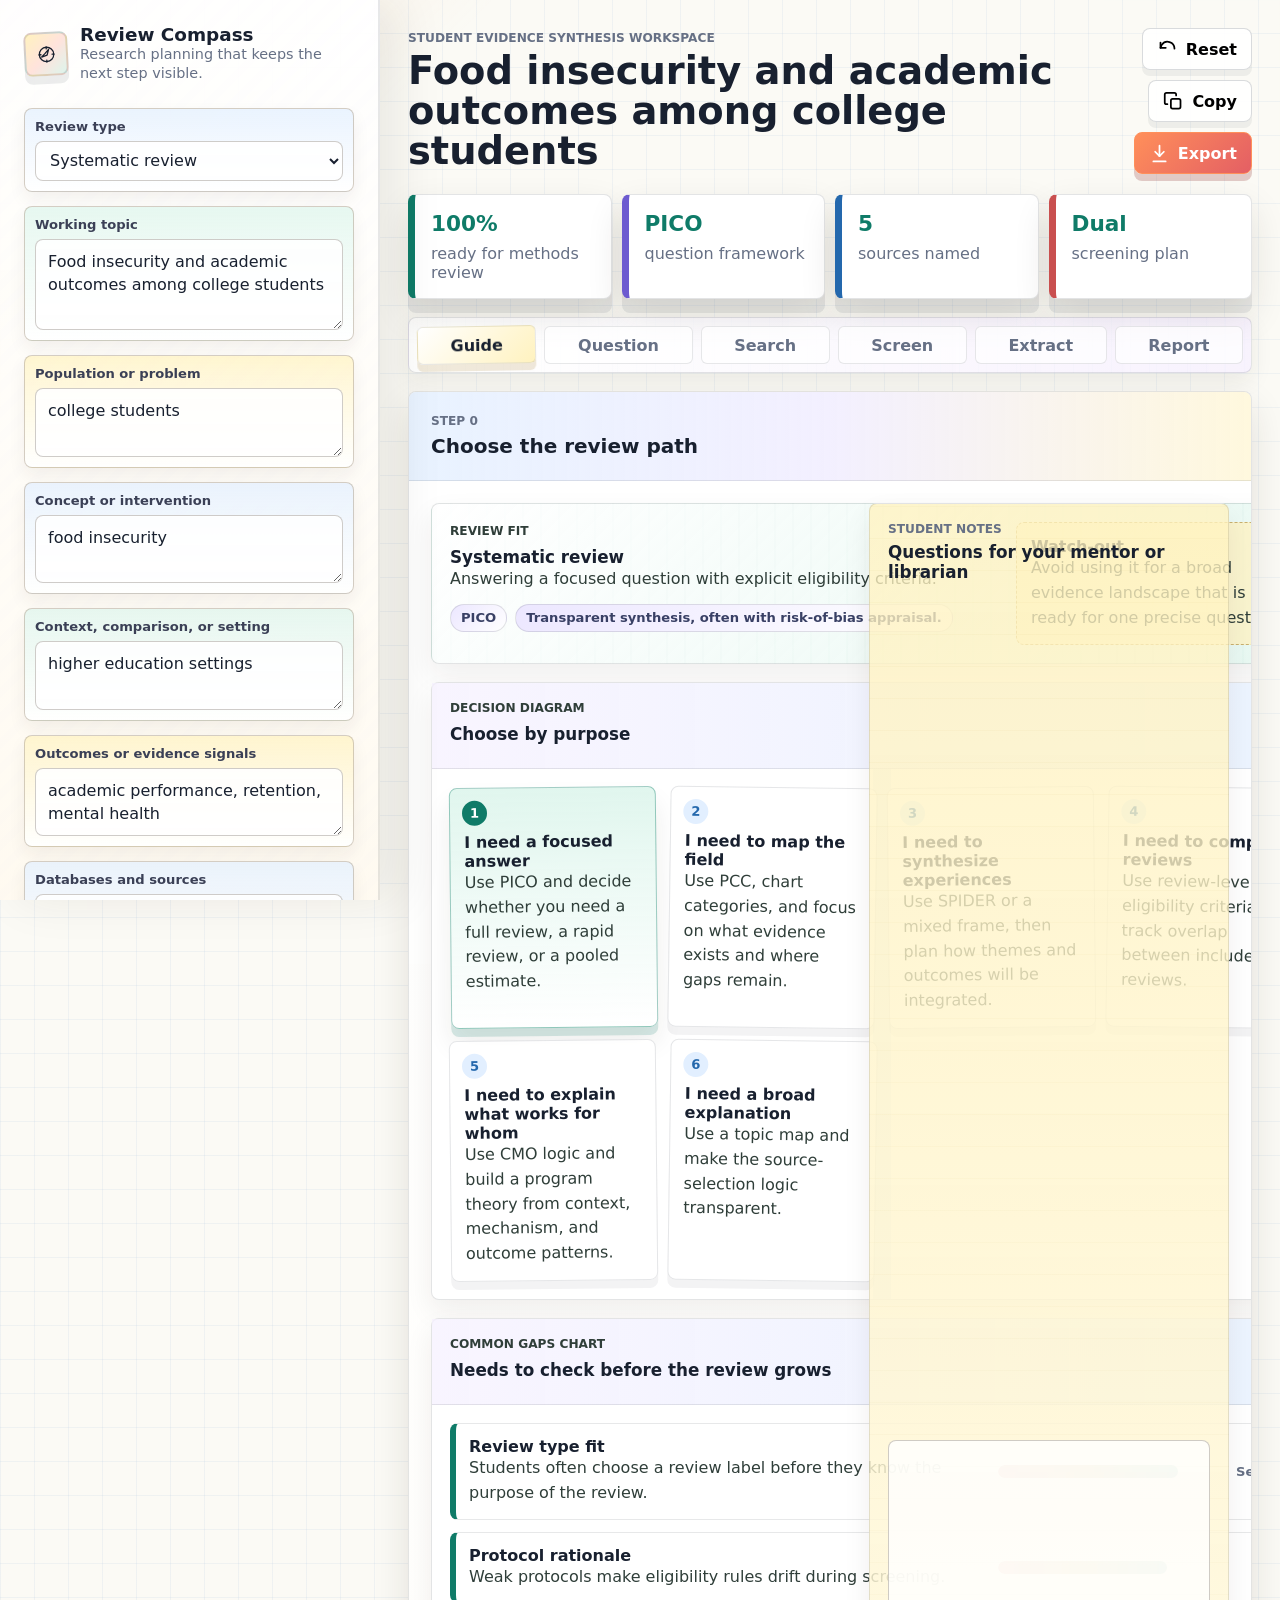
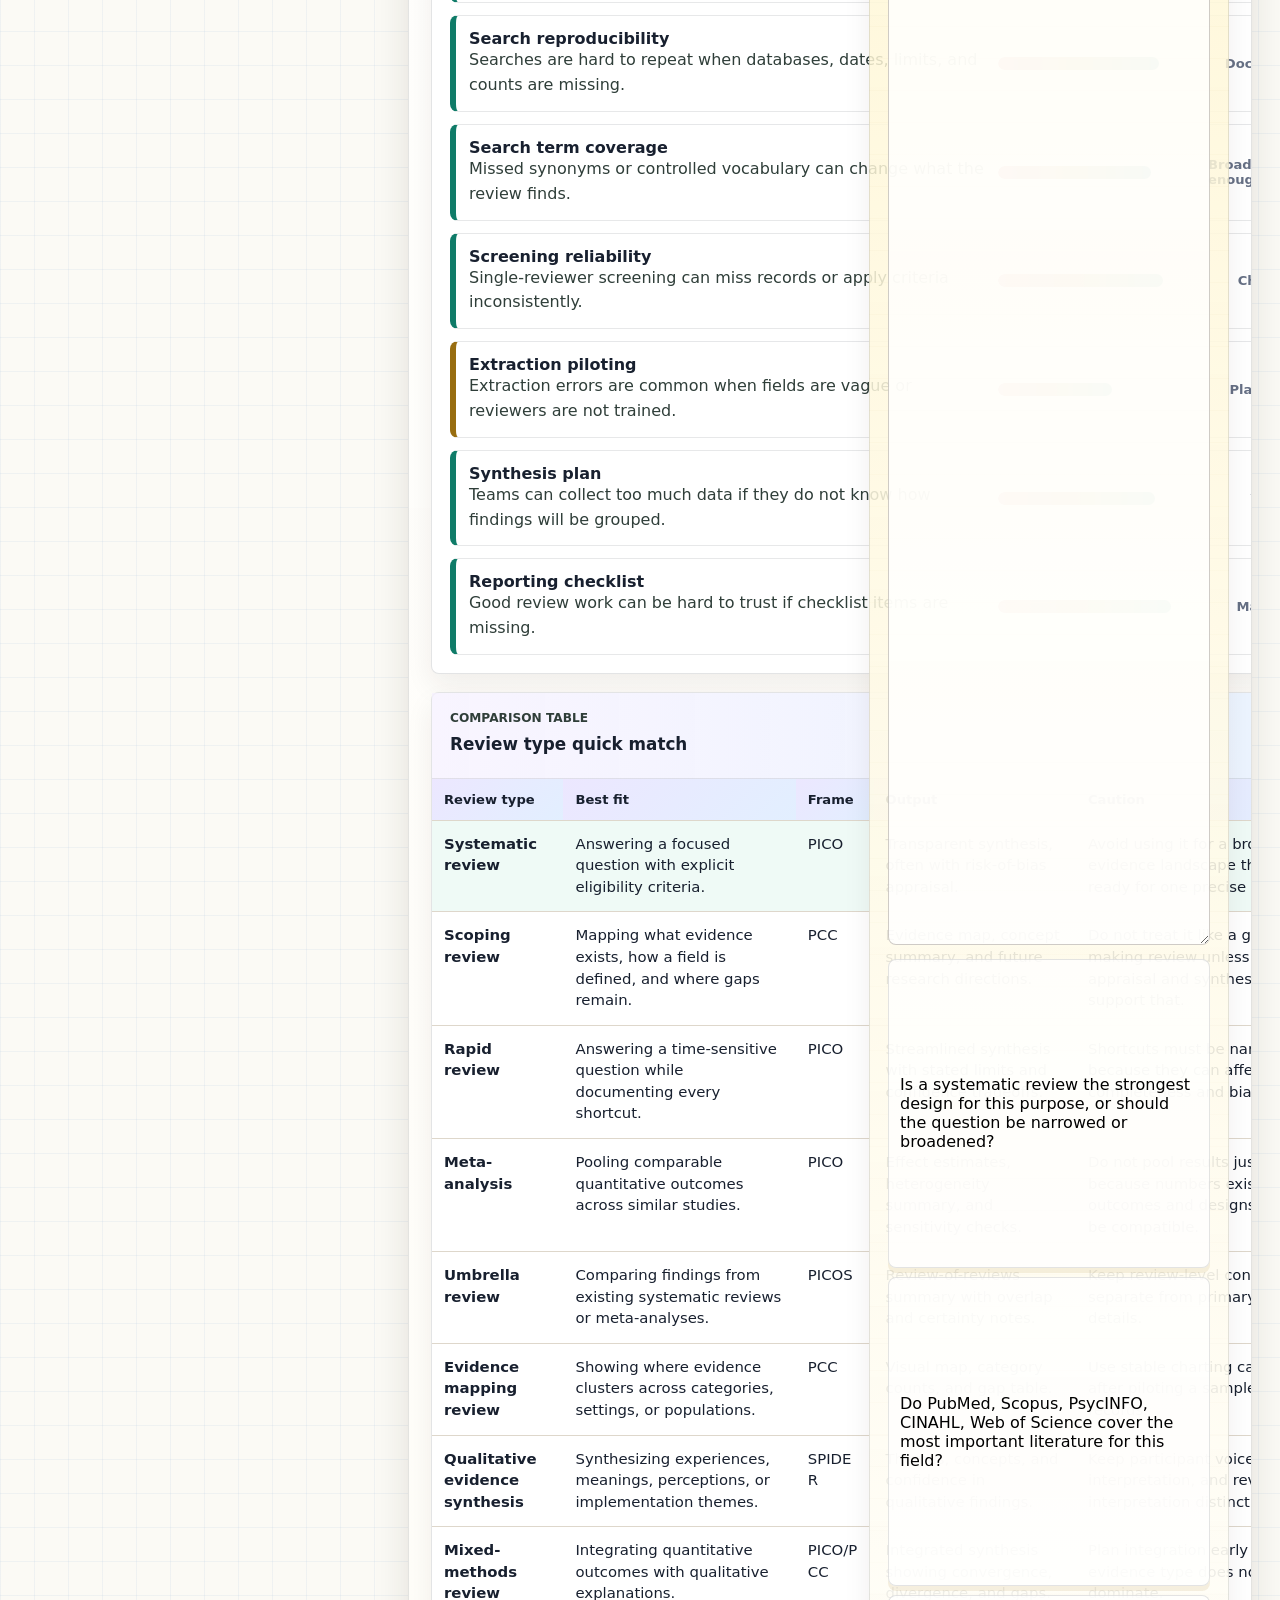
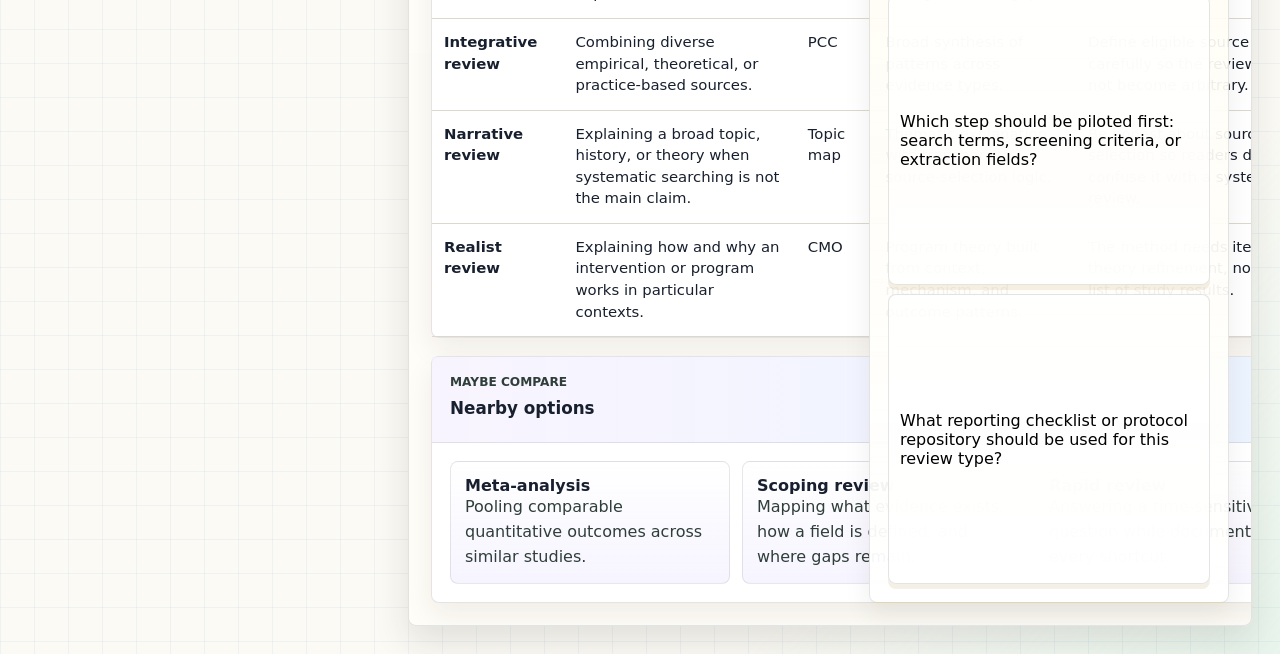
==== commit bc824bb4: "Add playful Review Compass guide UI" ====
--- a/review-compass-showcase/index.html
+++ b/review-compass-showcase/index.html
@@ -3,18 +3,38 @@
 <head>
 <meta charset="utf-8">
 <meta name="viewport" content="width=device-width, initial-scale=1">
-<meta name="description" content="Review Compass helps students plan many evidence review types with structured questions, search drafts, screening logic, extraction fields, and reporting checklists.">
+<meta name="description" content="Review Compass helps students choose, plan, and document evidence reviews with student-friendly guidance.">
 <title>Review Compass</title>
 <style>
-:root{color-scheme:light;--bg:#fbfaf5;--paper:#fff;--ink:#18202f;--muted:#677185;--line:#ded7cb;--strong:#bdb2a3;--green:#0f7b68;--mint:#ddf5ec;--blue:#2468ad;--sky:#e2efff;--coral:#c94f4f;--peach:#ffe3dc;--gold:#986d10;--sun:#fff2bf;--violet:#6d5bd0;--lav:#ece7ff;--radius:8px;--shadow:0 20px 45px rgba(43,35,28,.12);font-family:ui-sans-serif,system-ui,-apple-system,BlinkMacSystemFont,"Segoe UI",sans-serif}*{box-sizing:border-box}html{min-width:320px;background:var(--bg)}body{margin:0;min-height:100vh;color:var(--ink);background:linear-gradient(90deg,rgba(36,104,173,.055) 1px,transparent 1px),linear-gradient(0deg,rgba(36,104,173,.055) 1px,transparent 1px),linear-gradient(135deg,rgba(255,179,122,.18),transparent 22rem),linear-gradient(315deg,rgba(155,224,200,.2),transparent 24rem),var(--bg);background-size:34px 34px,34px 34px,auto,auto}button,select,textarea{font:inherit}button{cursor:pointer}h1,h2,h3,h4,p{margin:0}p,li,td,th,textarea,select{overflow-wrap:anywhere}.shell{display:grid;grid-template-columns:minmax(300px,380px) minmax(0,1fr);min-height:100vh}.side{position:sticky;top:0;height:100vh;overflow:auto;border-right:2px solid rgba(24,32,47,.1);background:linear-gradient(180deg,rgba(255,255,255,.94),rgba(255,250,240,.96)),repeating-linear-gradient(135deg,rgba(109,91,208,.08) 0 8px,transparent 8px 18px);padding:24px;box-shadow:18px 0 45px rgba(43,35,28,.08)}.brand{display:grid;grid-template-columns:44px 1fr;gap:12px;align-items:center;margin-bottom:22px}.mark{display:grid;width:44px;height:44px;place-items:center;border:2px solid rgba(24,32,47,.14);border-radius:var(--radius);background:linear-gradient(135deg,var(--sun),var(--peach) 52%,var(--mint));color:#263047;box-shadow:0 8px 0 rgba(24,32,47,.08);transform:rotate(-3deg);font-weight:900}.brand h1{font-size:1.15rem}.brand p,.small{color:var(--muted);line-height:1.45}.brand p{font-size:.9rem}.form{display:grid;gap:14px}label{display:grid;gap:7px}.form label{position:relative;border:1px solid rgba(189,178,163,.65);border-radius:var(--radius);background:rgba(255,255,255,.78);padding:10px;box-shadow:0 8px 18px rgba(43,35,28,.06)}.form label:nth-child(3n+1){background:linear-gradient(180deg,rgba(226,239,255,.72),rgba(255,255,255,.88))}.form label:nth-child(3n+2){background:linear-gradient(180deg,rgba(221,245,236,.72),rgba(255,255,255,.88))}.form label:nth-child(3n){background:linear-gradient(180deg,rgba(255,242,191,.7),rgba(255,255,255,.88))}label span,.eyebrow{font-size:.78rem;font-weight:850;letter-spacing:0;text-transform:uppercase;color:#3b4056}textarea,select{width:100%;border:1px solid rgba(83,73,62,.28);border-radius:var(--radius);background:rgba(255,255,255,.9);color:var(--ink);outline:none}textarea{min-height:48px;resize:vertical;padding:10px 12px;line-height:1.45}select{min-height:40px;padding:0 12px}textarea:focus,select:focus{border-color:var(--blue);box-shadow:0 0 0 3px rgba(36,104,173,.16),0 8px 18px rgba(43,35,28,.08)}.main{width:min(1160px,100%);margin:0 auto;padding:28px}.top{display:flex;gap:18px;align-items:center;justify-content:space-between;margin-bottom:18px}.eyebrow{color:var(--muted);margin-bottom:6px}.top h2{font-size:2.05rem;line-height:1.05}.actions{display:flex;flex-wrap:wrap;gap:10px;justify-content:flex-end}.btn{display:inline-flex;align-items:center;justify-content:center;min-height:42px;border-radius:var(--radius);padding:0 14px;font-weight:800;border:1px solid rgba(24,32,47,.16);background:rgba(255,255,255,.9);color:var(--ink);box-shadow:0 6px 0 rgba(24,32,47,.06);transition:.16s}.btn:hover{transform:translateY(-2px);color:var(--blue)}.btn.primary{border-color:#ff8f5a;background:linear-gradient(135deg,#ff8f5a,#e45f64);color:#fff;box-shadow:0 7px 0 rgba(143,53,47,.24)}.stats{display:grid;grid-template-columns:repeat(4,minmax(0,1fr));gap:10px;margin-bottom:18px}.stats div{position:relative;min-height:84px;overflow:hidden;border:1px solid rgba(24,32,47,.12);border-radius:var(--radius);background:var(--paper);padding:15px 15px 15px 18px;box-shadow:0 14px 0 rgba(24,32,47,.08),0 22px 45px rgba(43,35,28,.12)}.stats div:before{position:absolute;inset:0 auto 0 0;width:7px;background:var(--green);content:""}.stats div:nth-child(2):before{background:var(--violet)}.stats div:nth-child(3):before{background:var(--blue)}.stats div:nth-child(4):before{background:var(--coral)}.stats strong{display:block;margin-bottom:7px;color:var(--green);font-size:1.35rem}.tabs{display:flex;gap:8px;overflow-x:auto;margin-bottom:18px;padding:8px;border:1px solid rgba(24,32,47,.12);border-radius:var(--radius);background:linear-gradient(90deg,rgba(255,255,255,.86),rgba(246,241,255,.82)),repeating-linear-gradient(90deg,transparent 0 18px,rgba(36,104,173,.06) 18px 19px);box-shadow:0 8px 22px rgba(43,35,28,.08)}.tab{flex:1 0 auto;min-width:96px;min-height:38px;border:1px solid rgba(24,32,47,.1);border-radius:6px;background:rgba(255,255,255,.7);color:var(--muted);font-weight:800}.tab.active{border-color:rgba(24,32,47,.14);background:linear-gradient(135deg,#fff,var(--sun));color:var(--ink);box-shadow:0 7px 0 rgba(152,109,16,.15),0 12px 20px rgba(23,33,30,.06);transform:rotate(-1deg)}.panel{overflow:hidden;border:1px solid rgba(24,32,47,.12);border-radius:var(--radius);background:linear-gradient(180deg,rgba(255,255,255,.97),rgba(255,253,247,.98));box-shadow:var(--shadow)}.panel[hidden]{display:none}.head{display:flex;gap:16px;align-items:center;justify-content:space-between;border-bottom:1px solid rgba(24,32,47,.1);background:linear-gradient(90deg,rgba(226,239,255,.78),rgba(236,231,255,.64),rgba(255,242,191,.52));padding:21px}.grid{display:grid;gap:16px;padding:21px}.two{grid-template-columns:repeat(2,minmax(0,1fr))}.card{position:relative;overflow:hidden;border:1px solid rgba(24,32,47,.11);border-radius:var(--radius);background:var(--paper);padding:17px;box-shadow:0 10px 24px rgba(43,35,28,.07)}.card:before{position:absolute;inset:0 0 auto;height:5px;background:linear-gradient(90deg,var(--green),var(--blue),#ffb37a);content:""}.card.full{grid-column:1/-1}.card h4{font-size:1rem;margin:8px 0 9px}.card p,.card li{color:#2f3e39;line-height:1.55}.card p+p{margin-top:9px}ul{margin:0;padding-left:20px}li+li{margin-top:7px}.tags{display:flex;flex-wrap:wrap;gap:8px;margin-top:12px}.tag{display:inline-flex;min-height:28px;align-items:center;border:1px solid rgba(24,32,47,.12);border-radius:999px;background:linear-gradient(135deg,var(--lav),#fff);padding:0 10px;color:#394065;font-size:.82rem;font-weight:800;box-shadow:0 4px 0 rgba(109,91,208,.1)}.search{display:grid;grid-template-columns:minmax(0,1.2fr) minmax(260px,.8fr);gap:16px;padding:21px}.code{overflow:auto;margin:0;border:1px solid rgba(24,32,47,.16);border-radius:var(--radius);background:linear-gradient(180deg,rgba(16,34,45,.96),rgba(14,27,37,.98)),repeating-linear-gradient(0deg,transparent 0 27px,rgba(255,255,255,.08) 27px 28px);color:#eefbf6;padding:17px;white-space:pre-wrap;line-height:1.55;box-shadow:inset 0 0 0 1px rgba(255,255,255,.06),0 12px 28px rgba(14,27,37,.18)}.note{border:1px solid rgba(36,104,173,.16);border-left:5px solid var(--blue);background:var(--sky);border-radius:var(--radius);padding:14px;box-shadow:0 8px 18px rgba(43,35,28,.06)}.note.warn{border-left-color:var(--gold);background:var(--sun)}.stack{display:grid;gap:12px}.screen{display:grid;grid-template-columns:minmax(0,1fr) minmax(260px,360px);gap:16px;padding:21px}.decision{display:inline-flex;align-items:center;min-height:34px;border-radius:999px;padding:0 12px;margin-bottom:13px;font-weight:900}.include{background:linear-gradient(135deg,var(--mint),#fff);color:var(--green);border:1px solid rgba(15,123,104,.18)}.exclude{background:linear-gradient(135deg,var(--peach),#fff);color:var(--coral);border:1px solid rgba(201,79,79,.18)}.table-wrap{overflow:auto;padding:21px}table{width:100%;min-width:720px;border-collapse:collapse}th,td{border-bottom:1px solid var(--line);padding:12px;text-align:left;vertical-align:top;line-height:1.45}th{background:linear-gradient(135deg,var(--lav),var(--sky));font-size:.82rem;color:#303852}.check{display:grid;grid-template-columns:28px 1fr;gap:10px;align-items:start}.dot{display:grid;width:24px;height:24px;place-items:center;border-radius:999px;background:linear-gradient(135deg,var(--mint),var(--sun));color:var(--green);box-shadow:0 4px 0 rgba(15,123,104,.12);font-weight:900}.toast{position:fixed;right:18px;bottom:18px;max-width:360px;transform:translateY(20px);opacity:0;pointer-events:none;border:1px solid var(--line);border-radius:var(--radius);background:#17211e;color:#fff;padding:12px 14px;transition:.18s}.toast.show{opacity:1;transform:translateY(0)}@media(max-width:940px){.shell{grid-template-columns:1fr}.side{position:relative;height:auto;border-right:0;border-bottom:1px solid var(--line)}.form{grid-template-columns:repeat(2,minmax(0,1fr))}.form label:nth-child(2),.form label:nth-child(8),.form label:nth-child(9){grid-column:1/-1}}@media(max-width:720px){html{min-width:0}.side,.main{padding:18px}.top,.head{align-items:stretch;flex-direction:column}.top h2{font-size:1.7rem}.actions{justify-content:flex-start}.stats,.two,.search,.screen,.form{grid-template-columns:1fr}.tabs{display:grid;grid-template-columns:repeat(3,minmax(0,1fr));overflow:visible}.tab{min-width:0}.btn{flex:1 1 120px}table,thead,tbody,tr,td{display:block;width:100%;min-width:0}thead{position:absolute;width:1px;height:1px;overflow:hidden;clip:rect(0 0 0 0)}tr{border:1px solid var(--line);border-radius:var(--radius);padding:12px;margin-bottom:12px;background:#fff}td{border:0;padding:8px 0}td:before{display:block;margin-bottom:3px;content:attr(data-label);color:var(--muted);font-size:.76rem;font-weight:900;text-transform:uppercase}}
+:root{color-scheme:light;--bg:#fbfaf5;--paper:#fff;--ink:#18202f;--muted:#667085;--line:#ded7cb;--green:#0f7b68;--blue:#2468ad;--coral:#c94f4f;--gold:#986d10;--violet:#6d5bd0;--mint:#ddf5ec;--sky:#e2efff;--sun:#fff2bf;--rose:#ffe3dc;--lav:#ece7ff;--shadow:0 16px 36px rgba(43,35,28,.12);--r:8px;--font:ui-sans-serif,system-ui,-apple-system,BlinkMacSystemFont,"Segoe UI",sans-serif}*{box-sizing:border-box}html{min-width:320px;background:var(--bg)}body{min-height:100vh;margin:0;color:var(--ink);background:linear-gradient(90deg,rgba(36,104,173,.055) 1px,transparent 1px),linear-gradient(0deg,rgba(36,104,173,.055) 1px,transparent 1px),linear-gradient(135deg,rgba(255,179,122,.18),transparent 22rem),linear-gradient(315deg,rgba(155,224,200,.2),transparent 24rem),var(--bg);background-size:34px 34px,34px 34px,auto,auto;font-family:var(--font)}h1,h2,h3,h4,p{margin:0}h1{font-size:1.15rem}h2{font-size:clamp(1.7rem,4vw,2.4rem);line-height:1.04}h3{font-size:1.25rem}h4{font-size:1.05rem}p,li,td,textarea,select,button,strong,span{overflow-wrap:anywhere}button,textarea,select{font:inherit}.app{display:grid;grid-template-columns:minmax(300px,380px) minmax(0,1fr);min-height:100vh}.side{position:sticky;top:0;height:100vh;overflow:auto;border-right:2px solid rgba(24,32,47,.1);background:linear-gradient(180deg,rgba(255,255,255,.94),rgba(255,250,240,.96)),repeating-linear-gradient(135deg,rgba(109,91,208,.08) 0 8px,transparent 8px 18px);padding:24px;box-shadow:18px 0 45px rgba(43,35,28,.08)}.brand{display:grid;grid-template-columns:44px 1fr;gap:12px;align-items:center;margin-bottom:24px}.mark{display:grid;width:44px;height:44px;place-items:center;border:2px solid rgba(24,32,47,.14);border-radius:8px;background:linear-gradient(135deg,var(--sun),var(--rose) 52%,var(--mint));box-shadow:0 8px 0 rgba(24,32,47,.08);transform:rotate(-3deg)}.mark svg,button svg{width:21px;height:21px;fill:none;stroke:currentColor;stroke-width:2;stroke-linecap:round;stroke-linejoin:round}.brand p,.muted,.status p,.eyebrow{color:var(--muted)}.brand p{font-size:.9rem;line-height:1.35}.form{display:grid;gap:14px}.form label{display:grid;gap:7px;border:1px solid rgba(189,178,163,.65);border-radius:var(--r);background:rgba(255,255,255,.78);padding:10px;box-shadow:0 8px 18px rgba(43,35,28,.06)}.form label:nth-child(3n+1){background:linear-gradient(180deg,rgba(226,239,255,.72),rgba(255,255,255,.88))}.form label:nth-child(3n+2){background:linear-gradient(180deg,rgba(221,245,236,.72),rgba(255,255,255,.88))}.form label:nth-child(3n){background:linear-gradient(180deg,rgba(255,242,191,.7),rgba(255,255,255,.88))}label span{color:#3b4056;font-size:.82rem;font-weight:850}select,textarea{width:100%;border:1px solid rgba(83,73,62,.28);border-radius:var(--r);background:rgba(255,255,255,.9);color:var(--ink);outline:none}select{min-height:40px;padding:0 10px}textarea{min-height:44px;resize:vertical;padding:10px 12px;line-height:1.45}select:focus,textarea:focus{border-color:var(--blue);box-shadow:0 0 0 3px rgba(36,104,173,.16)}.main{width:min(1180px,100%);margin:0 auto;padding:28px}.top{display:flex;gap:20px;align-items:center;justify-content:space-between;margin-bottom:20px}.eyebrow{margin-bottom:6px;font-size:.76rem;font-weight:900;text-transform:uppercase}.actions{display:flex;flex-wrap:wrap;gap:10px;justify-content:flex-end}.btn{display:inline-flex;min-height:42px;align-items:center;justify-content:center;gap:8px;border-radius:var(--r);padding:0 14px;font-weight:850;cursor:pointer}.ghost{border:1px solid rgba(24,32,47,.16);background:rgba(255,255,255,.9);box-shadow:0 6px 0 rgba(24,32,47,.06)}.primary{border:1px solid #ff8f5a;background:linear-gradient(135deg,#ff8f5a,#e45f64);color:#fff;box-shadow:0 7px 0 rgba(143,53,47,.24)}.status{display:grid;grid-template-columns:repeat(4,minmax(0,1fr));gap:10px;margin-bottom:18px}.status div{min-height:86px;border:1px solid rgba(24,32,47,.12);border-radius:var(--r);background:#fff;padding:16px;box-shadow:0 14px 0 rgba(24,32,47,.08),var(--shadow);border-left:7px solid var(--green)}.status div:nth-child(2){border-left-color:var(--violet)}.status div:nth-child(3){border-left-color:var(--blue)}.status div:nth-child(4){border-left-color:var(--coral)}.status strong{display:block;margin-bottom:8px;color:var(--green);font-size:1.35rem}.tabs{display:flex;gap:8px;overflow-x:auto;margin-bottom:18px;padding:8px;border:1px solid rgba(24,32,47,.12);border-radius:var(--r);background:linear-gradient(90deg,rgba(255,255,255,.86),rgba(246,241,255,.82)),repeating-linear-gradient(90deg,transparent 0 18px,rgba(36,104,173,.06) 18px 19px);box-shadow:0 8px 22px rgba(43,35,28,.08)}.tab{flex:1 0 auto;min-width:96px;min-height:38px;border:1px solid rgba(24,32,47,.1);border-radius:6px;background:rgba(255,255,255,.7);color:var(--muted);font-weight:850;cursor:pointer}.tab.active{background:linear-gradient(135deg,#fff,var(--sun));color:var(--ink);box-shadow:0 7px 0 rgba(152,109,16,.15);transform:rotate(-1deg)}.panel{overflow:hidden;border:1px solid rgba(24,32,47,.12);border-radius:var(--r);background:linear-gradient(180deg,rgba(255,255,255,.97),rgba(255,253,247,.98));box-shadow:var(--shadow)}.panel[hidden]{display:none}.head{border-bottom:1px solid rgba(24,32,47,.1);background:linear-gradient(90deg,rgba(226,239,255,.78),rgba(236,231,255,.64),rgba(255,242,191,.52));padding:22px}.guide{display:grid;grid-template-columns:minmax(0,1fr) minmax(280px,360px);gap:18px;padding:22px}.stack{display:grid;gap:18px}.card,.notes{border:1px solid rgba(24,32,47,.12);border-radius:var(--r);background:#fff;box-shadow:0 12px 28px rgba(43,35,28,.07)}.fit{display:grid;grid-template-columns:minmax(0,1fr) minmax(220px,.54fr);gap:14px;background:linear-gradient(135deg,rgba(255,255,255,.94),rgba(221,245,236,.72)),repeating-linear-gradient(90deg,rgba(15,123,104,.08) 0 2px,transparent 2px 18px);padding:18px}.warn{border:1px dashed rgba(152,109,16,.5);border-radius:var(--r);background:rgba(255,242,191,.72);padding:14px}.chips{display:flex;flex-wrap:wrap;gap:8px;margin-top:12px}.chip{display:inline-flex;min-height:28px;align-items:center;border:1px solid rgba(24,32,47,.12);border-radius:999px;background:linear-gradient(135deg,var(--lav),#fff);padding:0 10px;color:#394065;font-size:.82rem;font-weight:850}.board h4{margin-bottom:8px}.board-head{border-bottom:1px solid rgba(24,32,47,.1);background:linear-gradient(90deg,rgba(246,241,255,.75),rgba(226,239,255,.7));padding:16px 18px}.route,.gaps,.alts{display:grid;gap:12px;padding:18px}.route{grid-template-columns:repeat(auto-fit,minmax(180px,1fr));background:linear-gradient(90deg,transparent 0 49%,rgba(36,104,173,.08) 49% 51%,transparent 51%)}.route article{position:relative;min-height:145px;border:1px solid rgba(24,32,47,.11);border-radius:var(--r);background:rgba(255,255,255,.9);padding:44px 14px 14px;box-shadow:0 8px 0 rgba(24,32,47,.05)}.route article:nth-child(2n){transform:rotate(.8deg)}.route article:nth-child(2n+1){transform:rotate(-.6deg)}.route article.on{border-color:rgba(15,123,104,.38);background:linear-gradient(180deg,rgba(221,245,236,.9),#fff);box-shadow:0 8px 0 rgba(15,123,104,.16),0 16px 26px rgba(43,35,28,.08)}.num{position:absolute;top:12px;left:12px;display:grid;width:25px;height:25px;place-items:center;border-radius:50%;background:var(--sky);color:var(--blue);font-size:.82rem;font-weight:900}.on .num{background:var(--green);color:#fff}.gap{display:grid;grid-template-columns:minmax(180px,1fr) minmax(110px,.38fr) 92px;gap:14px;align-items:center;border:1px solid rgba(24,32,47,.1);border-left:6px solid var(--green);border-radius:var(--r);background:#fff;padding:13px}.gap.needs{border-left-color:var(--coral)}.gap.watch{border-left-color:var(--gold)}.meter{height:13px;overflow:hidden;border-radius:999px;background:rgba(24,32,47,.08)}.meter b{display:block;height:100%;border-radius:inherit;background:linear-gradient(90deg,var(--coral),var(--gold),var(--green))}.gap em{justify-self:end;color:var(--muted);font-size:.82rem;font-style:normal;font-weight:900}.table-wrap{overflow-x:auto;padding:0}table{width:100%;min-width:900px;border-collapse:collapse}th,td{border-bottom:1px solid var(--line);padding:13px 12px;text-align:left;vertical-align:top}th{background:linear-gradient(135deg,var(--lav),var(--sky));font-size:.82rem}td{font-size:.93rem;line-height:1.45}.sel td{background:rgba(221,245,236,.46)}.alts{grid-template-columns:repeat(3,minmax(0,1fr))}.alts article{border:1px solid rgba(24,32,47,.1);border-radius:var(--r);background:linear-gradient(180deg,#fff,rgba(236,231,255,.45));padding:14px}.notes{position:sticky;top:22px;display:grid;gap:14px;background:linear-gradient(180deg,rgba(255,242,191,.78),rgba(255,255,255,.96)),repeating-linear-gradient(0deg,transparent 0 31px,rgba(152,109,16,.13) 31px 32px);padding:18px}.notes textarea{min-height:260px;background:rgba(255,255,255,.82)}.prompts{display:grid;gap:9px}.prompt{border:1px solid rgba(24,32,47,.12);border-radius:var(--r);background:rgba(255,255,255,.78);padding:10px 11px;text-align:left;box-shadow:0 5px 0 rgba(152,109,16,.1);cursor:pointer}.grid{display:grid;grid-template-columns:repeat(2,minmax(0,1fr));gap:18px;padding:22px}.block{border:1px solid rgba(24,32,47,.11);border-radius:var(--r);background:#fff;padding:18px;box-shadow:0 10px 24px rgba(43,35,28,.07);border-top:5px solid var(--green)}.block.full{grid-column:1/-1}.block p,.block li,.card p,.gap p,.route p,.alts p{color:#2f3e39;line-height:1.55}.search{display:grid;grid-template-columns:minmax(0,1.25fr) minmax(240px,.75fr);gap:18px;padding:22px}.code{overflow:auto;border-radius:var(--r);background:linear-gradient(180deg,rgba(16,34,45,.96),rgba(14,27,37,.98));color:#eefbf6;padding:18px;white-space:pre-wrap;line-height:1.55}.note{border:1px solid rgba(36,104,173,.16);border-left:5px solid var(--blue);border-radius:var(--r);background:var(--sky);padding:14px}.note.warn{border-left-color:var(--gold);background:var(--sun)}.screen{display:grid;grid-template-columns:minmax(0,1fr) minmax(260px,360px);gap:18px;padding:22px}.decision{min-height:260px;border:1px solid rgba(24,32,47,.12);border-radius:var(--r);background:linear-gradient(180deg,#fff,rgba(221,245,236,.54));padding:18px}.badge{display:inline-flex;min-height:34px;align-items:center;margin-bottom:14px;border-radius:999px;padding:0 12px;font-weight:900}.include{background:var(--mint);color:var(--green)}.exclude{background:var(--rose);color:var(--coral)}.checks{display:grid;grid-template-columns:repeat(2,minmax(0,1fr));gap:14px;padding:22px}.check{display:grid;grid-template-columns:26px 1fr;gap:10px;border:1px solid rgba(24,32,47,.11);border-radius:var(--r);background:linear-gradient(180deg,#fff,rgba(255,242,191,.3));padding:14px}.dot{display:grid;width:24px;height:24px;place-items:center;border-radius:50%;background:linear-gradient(135deg,var(--mint),var(--sun));color:var(--green);font-weight:900}.toast{position:fixed;right:18px;bottom:18px;max-width:340px;transform:translateY(20px);border-radius:var(--r);background:#17211e;color:#fff;opacity:0;pointer-events:none;padding:12px 14px;transition:.2s}.toast.show{opacity:1;transform:translateY(0)}@media(max-width:980px){.app{grid-template-columns:1fr}.side{position:relative;height:auto;border-right:0}.form{grid-template-columns:repeat(2,minmax(0,1fr))}.guide{grid-template-columns:1fr}.notes{position:relative;top:auto}}@media(max-width:760px){html{min-width:0}.main,.side{padding:18px}.top,.fit{display:block}.actions{justify-content:flex-start}.btn{flex:1 1 120px}.tabs{display:grid;grid-template-columns:repeat(3,minmax(0,1fr));overflow:visible}.tab{min-width:0}.status,.form,.grid,.search,.screen,.checks,.route,.alts,.gap{grid-template-columns:1fr}.guide,.route,.gaps,.alts{padding:16px}.gap em{justify-self:start}table,thead,tbody,tr,td{display:block;width:100%;min-width:0}table{border-spacing:0 12px;border-collapse:separate}thead{position:absolute;width:1px;height:1px;overflow:hidden;clip:rect(0 0 0 0)}tr{border:1px solid var(--line);border-radius:var(--r);background:#fff;padding:12px}td{border:0;padding:8px 0}td:before{display:block;margin-bottom:3px;color:var(--muted);content:attr(data-label);font-size:.76rem;font-weight:900;text-transform:uppercase}}
 </style>
 </head>
 <body>
-<div class="shell"><aside class="side" aria-label="Project setup"><div class="brand"><div class="mark" aria-hidden="true">RC</div><div><h1>Review Compass</h1><p>Research planning that keeps the next step visible.</p></div></div><form id="form" class="form"><label><span>Review type</span><select name="type" id="type"></select></label><label><span>Working topic</span><textarea name="topic" rows="3"></textarea></label><label><span>Population or problem</span><textarea name="population" rows="2"></textarea></label><label><span>Concept, intervention, or phenomenon</span><textarea name="concept" rows="2"></textarea></label><label><span>Context, comparison, or setting</span><textarea name="context" rows="2"></textarea></label><label><span>Outcomes or evidence signals</span><textarea name="outcomes" rows="2"></textarea></label><label><span>Databases and sources</span><textarea name="databases" rows="2"></textarea></label><label><span>Include when</span><textarea name="include" rows="3"></textarea></label><label><span>Exclude when</span><textarea name="exclude" rows="3"></textarea></label></form></aside><main class="main"><header class="top"><div><p class="eyebrow">Student evidence synthesis workspace</p><h2 id="title">Review plan</h2></div><div class="actions"><button class="btn" id="reset" type="button">Reset</button><button class="btn" id="copy" type="button">Copy</button><button class="btn primary" id="export" type="button">Export</button></div></header><section class="stats" aria-label="Project readiness"><div><strong id="ready">0%</strong><p class="small">drafting plan</p></div><div><strong id="frame">PICO</strong><p class="small">question framework</p></div><div><strong id="sourceCount">0</strong><p class="small">sources named</p></div><div><strong id="typeCount">11</strong><p class="small">review types</p></div></section><nav class="tabs" aria-label="Workflow tabs"><button class="tab active" data-tab="question" type="button">Question</button><button class="tab" data-tab="search" type="button">Search</button><button class="tab" data-tab="screen" type="button">Screen</button><button class="tab" data-tab="extract" type="button">Extract</button><button class="tab" data-tab="report" type="button">Report</button></nav><section class="panel" data-panel="question"><div class="head"><div><p class="eyebrow">Step 1</p><h3>Shape the review question</h3></div></div><div id="question" class="grid two"></div></section><section class="panel" data-panel="search" hidden><div class="head"><div><p class="eyebrow">Step 2</p><h3>Build a reproducible search draft</h3></div><label><span>Database</span><select id="db"><option value="pubmed">PubMed</option><option value="scopus">Scopus</option><option value="wos">Web of Science</option><option value="cinahl">CINAHL</option></select></label></div><div id="search" class="search"></div></section><section class="panel" data-panel="screen" hidden><div class="head"><div><p class="eyebrow">Step 3</p><h3>Practice title and abstract screening</h3></div></div><div class="screen"><label><span>Paste one title and abstract</span><textarea id="record" rows="12"></textarea></label><div class="card" id="screenOut"></div></div></section><section class="panel" data-panel="extract" hidden><div class="head"><div><p class="eyebrow">Step 4</p><h3>Draft extraction fields</h3></div></div><div class="table-wrap"><table><thead><tr><th>Field</th><th>Definition</th><th>Reviewer note</th></tr></thead><tbody id="extract"></tbody></table></div></section><section class="panel" data-panel="report" hidden><div class="head"><div><p class="eyebrow">Step 5</p><h3>Check reporting readiness</h3></div></div><div id="report" class="grid two"></div></section></main></div><div id="toast" class="toast" role="status" aria-live="polite"></div>
+<div class="app">
+<aside class="side"><div class="brand"><div class="mark" aria-hidden="true"><svg viewBox="0 0 32 32"><circle cx="16" cy="16" r="11"></circle><path d="M19.5 8.5 16.8 17 8.5 19.5 13.2 15z"></path><path d="M16 4.5v3M16 24.5v3M4.5 16h3M24.5 16h3"></path></svg></div><div><h1>Review Compass</h1><p>Research planning that keeps the next step visible.</p></div></div><form id="form" class="form"></form></aside>
+<main class="main"><header class="top"><div><p class="eyebrow">Student evidence synthesis workspace</p><h2 id="title">Review plan</h2></div><div class="actions"><button class="btn ghost" id="reset" type="button"><svg viewBox="0 0 24 24"><path d="M4 4v6h6"></path><path d="M20 11a8 8 0 0 0-14.5-4.5L4 10"></path></svg>Reset</button><button class="btn ghost" id="copy" type="button"><svg viewBox="0 0 24 24"><rect x="9" y="9" width="11" height="11" rx="2"></rect><path d="M5 15H4a2 2 0 0 1-2-2V4a2 2 0 0 1 2-2h9a2 2 0 0 1 2 2v1"></path></svg>Copy</button><button class="btn primary" id="export" type="button"><svg viewBox="0 0 24 24"><path d="M12 3v12"></path><path d="m7 10 5 5 5-5"></path><path d="M5 21h14"></path></svg>Export</button></div></header><section class="status"><div><strong id="ready">0%</strong><p id="readyText">drafting plan</p></div><div><strong id="frame">PICO</strong><p>question framework</p></div><div><strong id="sources">0</strong><p>sources named</p></div><div><strong id="reviewers">Dual</strong><p>screening plan</p></div></section><nav class="tabs" role="tablist" aria-label="Review workflow"></nav><section class="panel" id="guide"><div class="head"><p class="eyebrow">Step 0</p><h3>Choose the review path</h3></div><div class="guide"><div class="stack" id="guideOut"></div><aside class="notes"><div><p class="eyebrow">Student notes</p><h4>Questions for your mentor or librarian</h4></div><textarea id="notes" aria-label="Student notes"></textarea><div class="prompts" id="prompts"></div></aside></div></section><section class="panel" id="question" hidden><div class="head"><p class="eyebrow">Step 1</p><h3>Shape the review question</h3></div><div class="grid" id="questionOut"></div></section><section class="panel" id="search" hidden><div class="head"><p class="eyebrow">Step 2</p><h3>Build a reproducible search draft</h3></div><div class="search" id="searchOut"></div></section><section class="panel" id="screen" hidden><div class="head"><p class="eyebrow">Step 3</p><h3>Practice title and abstract screening</h3></div><div class="screen"><label><span>Paste one title and abstract</span><textarea id="record" rows="8"></textarea></label><div class="decision" id="screenOut"></div></div></section><section class="panel" id="extract" hidden><div class="head"><p class="eyebrow">Step 4</p><h3>Draft extraction fields</h3></div><div class="table-wrap" id="extractOut"></div></section><section class="panel" id="report" hidden><div class="head"><p class="eyebrow">Step 5</p><h3>Check reporting readiness</h3></div><div class="checks" id="reportOut"></div></section></main></div><div class="toast" id="toast" role="status"></div>
 <script>
-const DESC="Review Compass is a student-friendly app that helps students plan evidence reviews, from systematic and scoping reviews to rapid, umbrella, mapping, qualitative, mixed-methods, integrative, narrative, realist and meta-analysis projects. It turns a rough topic into a structured question, search draft, screening practice, extraction fields, and reporting checklist. Built with Codex AI and grounded in PRISMA, PRISMA-S, PRISMA-ScR, and review-method guidance; it gives students a clearer first draft.";window.REVIEW_COMPASS_DESCRIPTION=DESC;
-const TYPES={systematic:{name:"Systematic review",frame:"PICO",style:"pico",groups:["population","concept","outcomes"],lead:"Identify the report as a systematic review and use PRISMA 2020 when reporting.",why:"PICO keeps the question specific enough to support eligibility criteria, searching, and synthesis.",row:["Risk-of-bias notes","Planned appraisal tool, domain-level concerns, or reason appraisal is not planned.","Match the appraisal approach to the included designs."]},scoping:{name:"Scoping review",frame:"PCC",style:"pcc",groups:["population","concept","context"],lead:"Identify the report as a scoping review and use PRISMA-ScR when reporting.",why:"PCC keeps attention on the population, concept, and setting while allowing broad evidence mapping.",row:["Charting category","Evidence-map theme, population subgroup, setting, or implementation domain.","Use stable categories after piloting a few records."]},rapid:{name:"Rapid review",frame:"PICO",style:"pico",groups:["population","concept","outcomes"],lead:"Identify the report as a rapid review and state which review shortcuts were used and why.",why:"Rapid reviews still need structured questions, but the protocol should state shortcuts clearly.",row:["Streamlining decision","Shortcut used, reason for using it, and possible effect on confidence.","Rapid methods are acceptable only when the tradeoff is transparent."]},"meta-analysis":{name:"Meta-analysis",frame:"PICO",style:"pico",groups:["population","concept","outcomes"],lead:"Identify the report as a systematic review with meta-analysis and explain the effect-size approach.",why:"PICO defines comparable participants, exposures or interventions, and outcomes before statistical synthesis.",row:["Effect-size plan","Effect measure, model choice, heterogeneity plan, and sensitivity or subgroup analyses.","Keep statistical plans separate from study-level findings."]},umbrella:{name:"Umbrella review",frame:"PICOS",style:"overview",groups:["population","concept","outcomes"],extra:["systematic review","meta-analysis","review of reviews","umbrella review"],lead:"Identify the report as an umbrella review and treat existing reviews as the unit of analysis.",why:"PICOS keeps an umbrella review focused on population, exposure, outcomes, and review-level designs.",row:["Review-level methods","Included review type, search date range, appraisal approach, and overlap with other reviews.","Do not mix review-level conclusions with primary-study extraction."]},mapping:{name:"Evidence mapping review",frame:"PCC",style:"pcc",groups:["population","concept","context"],lead:"Identify the report as an evidence map and define the categories used to organize the evidence landscape.",why:"PCC works well for evidence maps because the goal is to show where evidence exists.",row:["Map category","Evidence-map theme, population subgroup, setting, or implementation domain.","Use categories that can be applied consistently."]},qualitative:{name:"Qualitative evidence synthesis",frame:"SPIDER",style:"spider",groups:["population","concept","context"],extra:["qualitative","interview","focus group","ethnography","thematic analysis"],lead:"Identify the report as a qualitative evidence synthesis and explain how themes will be developed.",why:"SPIDER makes the sample, phenomenon, design, evaluation, and research type visible.",row:["Theme or concept","Participant experience, author theme, quotation signal, or interpretive concept.","Keep participant voice separate from reviewer interpretation when possible."]},"mixed-methods":{name:"Mixed-methods review",frame:"PICO/PCC",style:"mixed",groups:["population","concept","context","outcomes"],extra:["mixed methods","qualitative","quantitative","survey","interview"],lead:"Identify the report as a mixed-methods review and explain how evidence types will be integrated.",why:"Mixed-methods reviews need both outcome logic and context logic so evidence types stay aligned.",row:["Integration note","How quantitative findings, qualitative themes, and mixed-methods evidence relate to each other.","Flag convergence, divergence, and gaps."]},integrative:{name:"Integrative review",frame:"PCC",style:"pcc",groups:["population","concept","context"],lead:"Identify the report as an integrative review and describe how diverse evidence types will be combined.",why:"PCC keeps integrative reviews broad while still setting clear topic boundaries.",row:["Evidence diversity","Eligible evidence types and how differences in methods will be handled.","Avoid treating unlike sources as if they carry the same certainty."]},narrative:{name:"Narrative review",frame:"Topic map",style:"narrative",groups:["population","concept","context"],lead:"Identify the report as a narrative review and explain the scope, source-selection logic, and synthesis themes.",why:"A topic-map frame clarifies the boundaries of a broad explanatory synthesis.",row:["Narrative theme","Main theme, debate, explanation, or evidence cluster.","Make source-selection logic visible."]},realist:{name:"Realist review",frame:"CMO",style:"cmo",groups:["context","concept","outcomes"],extra:["realist review","context mechanism outcome","program theory","implementation"],lead:"Identify the report as a realist review and explain the context-mechanism-outcome logic.",why:"CMO fits realist reviews because the goal is to explain how and why something works in context.",row:["CMO configuration","Context, mechanism, and outcome pattern suggested by the record.","Use this field to build or refine program theory."]}};
-const defaults={type:"systematic",topic:"Food insecurity and academic outcomes among college students",population:"college students",concept:"food insecurity",context:"higher education settings",outcomes:"academic performance, retention, mental health",databases:"PubMed, Scopus, PsycINFO, CINAHL, Web of Science",include:"Empirical studies or well-described reviews that match the selected review type and address the population, concept, and evidence signals.",exclude:"Editorials, opinion pieces, protocols without results, animal-only studies, and records outside the selected population or review scope."};const store="review-compass-public-v3";let project=load();let db="pubmed";let record=localStorage.getItem("review-compass-record-v3")||"A cross-sectional survey of college students examined food insecurity, grade point average, retention concerns, and anxiety symptoms during the academic year.";const form=document.querySelector("#form"),typeSel=document.querySelector("#type"),title=document.querySelector("#title"),ready=document.querySelector("#ready"),frame=document.querySelector("#frame"),sourceCount=document.querySelector("#sourceCount"),question=document.querySelector("#question"),search=document.querySelector("#search"),dbSel=document.querySelector("#db"),recordInput=document.querySelector("#record"),screenOut=document.querySelector("#screenOut"),extract=document.querySelector("#extract"),report=document.querySelector("#report"),toast=document.querySelector("#toast");typeSel.innerHTML=Object.entries(TYPES).map(([v,t])=>`<option value="${esc(v)}">${esc(t.name)}</option>`).join("");hydrate();render();form.addEventListener("input",()=>{project=Object.fromEntries(new FormData(form).entries());save();render()});dbSel.addEventListener("change",()=>{db=dbSel.value;renderSearch()});recordInput.addEventListener("input",()=>{record=recordInput.value;localStorage.setItem("review-compass-record-v3",record);renderScreen()});document.querySelector(".tabs").addEventListener("click",e=>{const b=e.target.closest("[data-tab]");if(b)activate(b.dataset.tab)});document.querySelector("#reset").addEventListener("click",()=>{project={...defaults};record="A cross-sectional survey of college students examined food insecurity, grade point average, retention concerns, and anxiety symptoms during the academic year.";hydrate();save();render();show("The sample project has been restored.")});document.querySelector("#copy").addEventListener("click",async()=>{try{await navigator.clipboard.writeText(markdown());show("The project packet is copied.")}catch{show("Copy was unavailable. Export still works.")}});document.querySelector("#export").addEventListener("click",()=>{const blob=new Blob([markdown()],{type:"text/markdown;charset=utf-8"});const a=document.createElement("a");a.href=URL.createObjectURL(blob);a.download="review-compass-project-packet.md";document.body.append(a);a.click();a.remove();URL.revokeObjectURL(a.href);show("The project packet has been exported.")});function load(){try{const saved=JSON.parse(localStorage.getItem(store)||"{}");const p={...defaults,...saved};return TYPES[p.type]?p:{...p,type:"systematic"}}catch{return{...defaults}}}function save(){localStorage.setItem(store,JSON.stringify(project))}function hydrate(){for(const[k,v]of Object.entries(project)){const f=form.elements.namedItem(k);if(f)f.value=v}recordInput.value=record;dbSel.value=db}function current(){return TYPES[project.type]||TYPES.systematic}function render(){renderStats();renderQuestion();renderSearch();renderScreen();renderExtract();renderReport()}function renderStats(){title.textContent=clean(project.topic)||"Review plan";ready.textContent=Math.round(required().filter(v=>clean(v).length>7).length/required().length*100)+"%";frame.textContent=current().frame;sourceCount.textContent=String(split(project.databases).length);document.querySelector("#typeCount").textContent=String(Object.keys(TYPES).length)}function renderQuestion(){const t=current();question.innerHTML=card("Working Question",`<p>${esc(questionText())}</p>`,"full")+card(`${t.frame} Frame`,`<p>${esc(t.name)}.</p><p>${esc(t.why)}</p><div class="tags"><span class="tag">${esc(t.name)}</span><span class="tag">${esc(t.frame)}</span></div>`)+card("Rationale",`<p>${esc(rationale())}</p>`)+card("Eligibility",`<ul><li><strong>Include:</strong> ${esc(project.include)}</li><li><strong>Exclude:</strong> ${esc(project.exclude)}</li></ul>`,"full")+card("Search Concepts",terms().map(g=>`<p><strong>${esc(g.label)}:</strong> ${esc(g.terms.join(", "))}</p>`).join("")||"<p>Add details to generate search concepts.</p>","full")}function renderSearch(){search.innerHTML=`<pre class="code">${esc(searchString())}</pre><div class="stack">${note("Use this as a transparent first draft.","A final review search should be checked by a librarian or mentor before it is treated as reproducible.")}${note("Keep limits visible.","If you use dates, language, or study design limits, record the reason and exact date searched.","warn")}${note("Save every source.",`Your current source list includes ${split(project.databases).join(", ")||"no named sources yet"}.`)}</div>`}function renderScreen(){const r=screen(record);screenOut.innerHTML=`<div class="decision ${r.decision.toLowerCase()}">${r.decision} with ${r.confidence.toLowerCase()} confidence</div><h4>Decision Rationale</h4><ul>${r.reasons.map(x=>`<li>${esc(x)}</li>`).join("")}</ul><p class="small">Matched terms: ${esc(r.matches.join(", ")||"none yet")}.</p>`}function renderExtract(){const rows=[["Citation","Author, year, title, journal, DOI, and source database.","Use one citation style so records are easy to trace."],["Study aim","The stated purpose, question, or objective.","Copy enough detail to explain why the record fits."],["Population",project.population||"Participant group, sample size, and relevant demographics.","Record missing details instead of guessing."],["Concept or exposure",project.concept||"Main concept, intervention, exposure, or phenomenon.","Use the authors' terminology."],["Context",project.context||"Setting, country, institution type, or review context.","This helps explain transferability."],["Outcomes",project.outcomes||"Main outcomes, evidence signals, or themes.","Separate measured outcomes from interpretations."],current().row,["Key finding","Main result that answers the review question.","Keep this concise and traceable."]];extract.innerHTML=rows.map(r=>`<tr><td data-label="Field"><strong>${esc(r[0])}</strong></td><td data-label="Definition">${esc(r[1])}</td><td data-label="Reviewer note">${esc(r[2])}</td></tr>`).join("")}function renderReport(){const items=[[`${current().name} label`,current().lead],["Question fit",`State the review question using ${current().frame} language.`],["Eligibility criteria","Report inclusion and exclusion criteria clearly enough for another reviewer to apply them."],["Information sources","List each database, platform, registry, website, and supplementary source."],["Full search strategy","Preserve the full search for at least one database and note all limits."],["Selection process","Describe reviewer roles, conflict resolution, and record flow."],["Extraction plan","Define each field before extraction and update the codebook only with a dated reason."],["Synthesis plan","Describe how results will be grouped, summarized, integrated, mapped, or analyzed."],["Limitations","Name limitations in search coverage, screening, extraction, and included evidence."]];report.innerHTML=items.map(i=>`<section class="card check"><span class="dot">✓</span><div><h4>${esc(i[0])}</h4><p>${esc(i[1])}</p></div></section>`).join("")}function questionText(){const t=current(),p=clean(project.population)||"[population]",c=clean(project.concept)||"[concept]",ctx=clean(project.context),o=clean(project.outcomes)||"[outcomes or evidence signals]";if(t.style==="pcc")return`What is known about ${c} among ${p}${ctx?` in ${ctx}`:""}?`;if(t.style==="overview")return`What do existing reviews report about ${c} among ${p}${ctx?` in ${ctx}`:""}, especially for ${o}?`;if(t.style==="spider")return`How do ${p} describe, experience, or understand ${c}${ctx?` in ${ctx}`:""}?`;if(t.style==="mixed")return`What quantitative and qualitative evidence is available about ${c} among ${p}${ctx?` in ${ctx}`:""}, and what does it suggest about ${o}?`;if(t.style==="narrative")return`What themes and evidence help explain ${c} among ${p}${ctx?` in ${ctx}`:""}?`;if(t.style==="cmo")return`In ${ctx||"[context]"}, what mechanisms may explain how ${c} influences ${o} for ${p}?`;return`Among ${p}${ctx?` in ${ctx}`:""}, how is ${c} associated with ${o}?`}function rationale(){return`This ${current().name.toLowerCase()} is framed around ${clean(project.topic)||"this topic"}. ${current().frame} is a reasonable starting framework because ${current().why} The generated materials are meant to be checked by a mentor or librarian before searching or screening.`}function terms(){const map={population:["Population",project.population],concept:["Concept, intervention, or phenomenon",project.concept],context:["Context or setting",project.context],outcomes:["Outcomes or evidence signals",project.outcomes]};const groups=current().groups.map(k=>makeGroup(map[k][0],map[k][1])).filter(g=>g.terms.length);if(current().extra)groups.push({label:"Review or method signals",terms:uniq(current().extra)});return groups}function makeGroup(label,value){return{label,terms:uniq(split(value).flatMap(t=>[t,...syn(t)])).slice(0,6)}}function syn(t){const s={"college students":["university students","undergraduate students","higher education students"],"food insecurity":["food insufficiency","nutrition insecurity","hunger"],"mental health":["psychological distress","wellbeing","depression","anxiety"],"academic performance":["retention","student success"]};return s[t.toLowerCase()]||[]}function searchString(){const groups=terms();if(!groups.length)return"Add project terms to generate a search draft.";return groups.map(g=>`(${g.terms.map(format).join(" OR ")})`).join("\nAND ")}function format(t){const q=/\s|-/.test(t)?`"${t}"`:t;if(db==="scopus")return`TITLE-ABS-KEY(${q})`;if(db==="wos")return`TS=(${q})`;if(db==="cinahl")return`TI ${q} OR AB ${q}`;return`${q}[Title/Abstract]`}function screen(text){const lower=clean(text).toLowerCase(),include=split(project.population+","+project.concept+","+project.context+","+project.outcomes),exclude=split(project.exclude),matches=include.filter(t=>lower.includes(t.toLowerCase())),hard=exclude.filter(t=>t.length>3&&lower.includes(t.toLowerCase())),pop=split(project.population).some(t=>lower.includes(t.toLowerCase())),con=split(project.concept).some(t=>lower.includes(t.toLowerCase())),out=split(project.outcomes+","+project.context).some(t=>lower.includes(t.toLowerCase()));const reasons=[];if(hard.length)reasons.push(`The record contains exclusion signals: ${uniq(hard).join(", ")}.`);if(pop)reasons.push("The population appears to match.");if(con)reasons.push("The concept or exposure appears to match.");if(out)reasons.push("The outcome, context, or setting appears relevant.");if(!reasons.length)reasons.push("The record does not clearly match the core review terms.");const score=[pop,con,out].filter(Boolean).length;return{decision:!hard.length&&score>=2?"Include":"Exclude",confidence:hard.length||score===3?"High":score===2?"Medium":"Low",reasons,matches:uniq(matches).slice(0,8)}}function markdown(){return`# Review Compass\n\n## Review Question\n${questionText()}\n\n## Rationale\n${rationale()}\n\n## Search Draft\n\`\`\`\n${searchString()}\n\`\`\`\n\n## Project Description\n${DESC}\n`}function activate(name){document.querySelectorAll("[data-tab]").forEach(b=>b.classList.toggle("active",b.dataset.tab===name));document.querySelectorAll("[data-panel]").forEach(p=>p.hidden=p.dataset.panel!==name)}function card(t,b,c=""){return`<section class="card ${c}"><h4>${esc(t)}</h4>${b}</section>`}function note(t,b,tone=""){return`<section class="note ${tone}"><p><strong>${esc(t)}</strong> ${esc(b)}</p></section>`}function required(){return[project.topic,project.population,project.concept,project.context,project.outcomes,project.databases,project.include,project.exclude]}function split(v){return clean(v).split(/[,;\n]+|\band\b/i).map(s=>s.trim()).filter(Boolean)}function clean(v){return String(v||"").replace(/\s+/g," ").trim()}function uniq(a){return[...new Map(a.map(x=>[clean(x).toLowerCase(),clean(x)])).values()].filter(Boolean)}function esc(v){return String(v).replaceAll("&","&amp;").replaceAll("<","&lt;").replaceAll(">","&gt;").replaceAll('"',"&quot;").replaceAll("'","&#039;")}function show(m){toast.textContent=m;toast.classList.add("show");setTimeout(()=>toast.classList.remove("show"),2400)}
+const types=[['systematic','Systematic review','PICO','Answering a focused question with explicit eligibility criteria.','Transparent synthesis, often with risk-of-bias appraisal.','Avoid using it for a broad evidence landscape that is not ready for one precise question.'],['scoping','Scoping review','PCC','Mapping what evidence exists, how a field is defined, and where gaps remain.','Evidence map, concept summary, and future research directions.','Do not treat it like a guideline-making review unless appraisal and synthesis plans support that.'],['rapid','Rapid review','PICO','Answering a time-sensitive question while documenting every shortcut.','Streamlined synthesis with stated limits and confidence tradeoffs.','Shortcuts must be named because they can affect completeness and bias.'],['meta-analysis','Meta-analysis','PICO','Pooling comparable quantitative outcomes across similar studies.','Effect estimates, heterogeneity summary, and sensitivity checks.','Do not pool results just because numbers exist; outcomes and designs need to be compatible.'],['umbrella','Umbrella review','PICOS','Comparing findings from existing systematic reviews or meta-analyses.','Review-of-reviews summary with overlap and certainty notes.','Keep review-level conclusions separate from primary-study details.'],['mapping','Evidence mapping review','PCC','Showing where evidence clusters across categories, settings, or populations.','Visual map, category counts, and gap table.','Use stable charting categories after piloting a sample of records.'],['qualitative','Qualitative evidence synthesis','SPIDER','Synthesizing experiences, meanings, perceptions, or implementation themes.','Themes, concepts, and confidence in qualitative findings.','Keep participant voice, author interpretation, and reviewer interpretation distinct.'],['mixed-methods','Mixed-methods review','PICO/PCC','Integrating quantitative outcomes with qualitative explanations.','Integrated synthesis showing convergence, divergence, and gaps.','Plan integration early so one evidence type does not quietly dominate.'],['integrative','Integrative review','PCC','Combining diverse empirical, theoretical, or practice-based sources.','Broad synthesis of patterns across evidence types.','Define eligible source types carefully so the review does not become arbitrary.'],['narrative','Narrative review','Topic map','Explaining a broad topic, history, or theory when systematic searching is not the main claim.','Thematic explanation with transparent source-selection logic.','Be honest about source selection so readers do not confuse it with a systematic review.'],['realist','Realist review','CMO','Explaining how and why an intervention or program works in particular contexts.','Program theory built from context, mechanism, and outcome patterns.','The method needs iterative theory refinement, not only a list of study results.']].map(([id,label,frame,best,output,caution])=>({id,label,frame,best,output,caution}));
+const paths=[['I need a focused answer',['systematic','meta-analysis','rapid'],'Use PICO and decide whether you need a full review, a rapid review, or a pooled estimate.'],['I need to map the field',['scoping','mapping','integrative'],'Use PCC, chart categories, and focus on what evidence exists and where gaps remain.'],['I need to synthesize experiences',['qualitative','mixed-methods'],'Use SPIDER or a mixed frame, then plan how themes and outcomes will be integrated.'],['I need to compare reviews',['umbrella'],'Use review-level eligibility criteria and track overlap between included reviews.'],['I need to explain what works for whom',['realist'],'Use CMO logic and build a program theory from context, mechanism, and outcome patterns.'],['I need a broad explanation',['narrative'],'Use a topic map and make the source-selection logic transparent.']];
+const fields=[['reviewType','Review type','select'],['topic','Working topic',3],['population','Population or problem',2],['concept','Concept or intervention',2],['context','Context, comparison, or setting',2],['outcomes','Outcomes or evidence signals',2],['databases','Databases and sources',2],['include','Include when',3],['exclude','Exclude when',3],['teamPlan','Reviewer plan',3]];
+const def={reviewType:'systematic',topic:'Food insecurity and academic outcomes among college students',population:'college students',concept:'food insecurity',context:'higher education settings',outcomes:'academic performance, retention, mental health',databases:'PubMed, Scopus, PsycINFO, CINAHL, Web of Science',include:'Empirical studies that examine college students and report food insecurity with academic, retention, or mental health outcomes.',exclude:'Editorials, opinion pieces, protocols without results, animal-only studies, and articles that do not include college students.',teamPlan:'Two reviewers screen titles and abstracts independently, resolve conflicts through discussion, and ask a mentor or librarian to review the final search.'};
+const $=s=>document.querySelector(s),esc=s=>String(s??'').replace(/[&<>"']/g,m=>({'&':'&amp;','<':'&lt;','>':'&gt;','"':'&quot;',"'":'&#039;'}[m])),split=s=>String(s||'').split(/\s*(?:,|;|\n|\band\b)\s*/i).map(x=>x.trim()).filter(Boolean),type=()=>types.find(t=>t.id===state.reviewType)||types[0];
+let state={...def,...JSON.parse(localStorage.rcProject||'{}')},record=localStorage.rcRecord||'A cross-sectional survey of college students examined food insecurity, grade point average, retention concerns, and symptoms of anxiety during the academic year.',notes=localStorage.rcNotes||'';
+function init(){form.innerHTML=fields.map(([k,l,r])=>`<label><span>${l}</span>${r==='select'?`<select name="${k}">${types.map(t=>`<option value="${t.id}">${t.label}</option>`).join('')}</select>`:`<textarea name="${k}" rows="${r}"></textarea>`}</label>`).join('');$('.tabs').innerHTML=['Guide','Question','Search','Screen','Extract','Report'].map((n,i)=>`<button class="tab ${i?'':'active'}" data-tab="${n.toLowerCase()}" type="button" role="tab" aria-selected="${!i}">${n}</button>`).join('');for(const [k] of fields)form.elements[k].value=state[k];$('#record').value=record;$('#notes').value=notes;render();}
+form.oninput=()=>{state=Object.fromEntries(new FormData(form));localStorage.rcProject=JSON.stringify(state);render()};$('#record').oninput=e=>{record=e.target.value;localStorage.rcRecord=record;renderScreen()};$('#notes').oninput=e=>{notes=e.target.value;localStorage.rcNotes=notes};$('.tabs').onclick=e=>{const b=e.target.closest('[data-tab]');if(!b)return;document.querySelectorAll('.tab').forEach(x=>{x.classList.toggle('active',x===b);x.setAttribute('aria-selected',x===b)});document.querySelectorAll('.panel').forEach(p=>p.hidden=p.id!==b.dataset.tab)};$('#reset').onclick=()=>{state={...def};record=def.topic;notes='';localStorage.clear();init();toast('The sample project has been restored.')};$('#copy').onclick=async()=>{await navigator.clipboard?.writeText(packet()).catch(()=>{});toast('The project packet is copied.')};$('#export').onclick=()=>{const a=document.createElement('a');a.href=URL.createObjectURL(new Blob([packet()],{type:'text/markdown'}));a.download='review-compass-project-packet.md';a.click();toast('The project packet has been exported.')};
+function render(){const filled=['topic','population','concept','context','outcomes','databases','include','exclude','teamPlan'].filter(k=>(state[k]||'').length>7).length;$('#title').textContent=state.topic||'Review plan';$('#ready').textContent=Math.round(filled/9*100)+'%';$('#readyText').textContent=filled>7?'ready for methods review':filled>5?'nearly ready':'drafting plan';$('#frame').textContent=type().frame;$('#sources').textContent=split(state.databases).length;$('#reviewers').textContent=/two|dual|independent/i.test(state.teamPlan)?'Dual':'Single';renderGuide();renderQuestion();renderSearch();renderScreen();renderExtract();renderReport()}
+function renderGuide(){const t=type(),g=gaps();guideOut.innerHTML=`<section class="fit card"><div><p class="eyebrow">Review fit</p><h4>${t.label}</h4><p>${t.best}</p><div class="chips"><span class="chip">${t.frame}</span><span class="chip">${t.output}</span></div></div><div class="warn"><strong>Watch-out</strong><p>${t.caution}</p></div></section><section class="card board"><div class="board-head"><p class="eyebrow">Decision diagram</p><h4>Choose by purpose</h4></div><div class="route">${paths.map((p,i)=>`<article class="${p[1].includes(t.id)?'on':''}"><span class="num">${i+1}</span><strong>${p[0]}</strong><p>${p[2]}</p></article>`).join('')}</div></section><section class="card board"><div class="board-head"><p class="eyebrow">Common gaps chart</p><h4>Needs to check before the review grows</h4></div><div class="gaps">${g.map(x=>`<article class="gap ${x.status}"><div><strong>${x.gap}</strong><p>${x.need}</p></div><div class="meter"><b style="width:${x.score}%"></b></div><em>${x.label}</em></article>`).join('')}</div></section><section class="card board"><div class="board-head"><p class="eyebrow">Comparison table</p><h4>Review type quick match</h4></div><div class="table-wrap"><table><thead><tr><th>Review type</th><th>Best fit</th><th>Frame</th><th>Output</th><th>Caution</th></tr></thead><tbody>${types.map(r=>`<tr class="${r.id===t.id?'sel':''}"><td data-label="Review type"><strong>${r.label}</strong></td><td data-label="Best fit">${r.best}</td><td data-label="Frame">${r.frame}</td><td data-label="Output">${r.output}</td><td data-label="Caution">${r.caution}</td></tr>`).join('')}</tbody></table></div></section><section class="card board"><div class="board-head"><p class="eyebrow">Maybe compare</p><h4>Nearby options</h4></div><div class="alts">${alternates().map(r=>`<article><strong>${r.label}</strong><p>${r.best}</p></article>`).join('')}</div></section>`;prompts.innerHTML=mentorPrompts().map(p=>`<button class="prompt" type="button">${p}</button>`).join('')}
+prompts.onclick=e=>{const b=e.target.closest('.prompt');if(!b)return;notes+=(notes.trim()?'\n\n':'')+'- '+b.textContent;$('#notes').value=notes;localStorage.rcNotes=notes;toast('That note prompt was added.')};
+function gaps(){const src=split(state.databases).length,team=state.teamPlan||'',terms=split(state.population).length+split(state.concept).length+split(state.outcomes).length+split(state.context).length,core=['topic','population','concept','include','exclude'].every(k=>(state[k]||'').length>7);return[['Review type fit','Students often choose a review label before they know the purpose of the review.','steady','Selected',92],['Protocol rationale','Weak protocols make eligibility rules drift during screening.',core?'steady':'needs',core?'Ready':'Add detail',core?86:48],['Search reproducibility','Searches are hard to repeat when databases, dates, limits, and counts are missing.',src>1?'steady':'needs',src>1?'Document':'Name sources',src>1?82:40],['Search term coverage','Missed synonyms or controlled vocabulary can change what the review finds.',terms>5?'steady':'needs',terms>5?'Broad enough':'Expand terms',terms>5?78:44],['Screening reliability','Single-reviewer screening can miss records or apply criteria inconsistently.',/two|dual|independent|second|mentor/i.test(team)?'steady':'needs',/two|dual|independent|second|mentor/i.test(team)?'Checked':'Add checker',/two|dual|independent|second|mentor/i.test(team)?84:38],['Extraction piloting','Extraction errors are common when fields are vague or reviewers are not trained.',/pilot|sample|calibration/i.test(team)?'steady':'watch',/pilot|sample|calibration/i.test(team)?'Piloted':'Plan pilot',/pilot|sample|calibration/i.test(team)?82:58],['Synthesis plan','Teams can collect too much data if they do not know how findings will be grouped.',(state.outcomes||state.context)?'steady':'needs',(state.outcomes||state.context)?'Visible':'Choose plan',(state.outcomes||state.context)?80:42],['Reporting checklist','Good review work can be hard to trust if checklist items are missing.','steady','Matched',88]].map(([gap,need,status,label,score])=>({gap,need,status,label,score}))}
+function alternates(){let text=Object.values(state).join(' ').toLowerCase(),ids=[];if(/gap|map|scope|available|breadth/.test(text))ids.push('scoping','mapping');if(/effect|impact|outcome|association|risk|trial/.test(text))ids.push('systematic','meta-analysis');if(/experience|barrier|theme|perception/.test(text))ids.push('qualitative','mixed-methods');if(/rapid|urgent|policy/.test(text))ids.push('rapid');return [...new Set(ids.filter(x=>x!==state.reviewType))].slice(0,3).map(id=>types.find(t=>t.id===id)).filter(Boolean).concat(types.filter(t=>t.id!==state.reviewType).slice(0,2)).slice(0,3)}
+function mentorPrompts(){return[`Is a ${type().label.toLowerCase()} the strongest design for this purpose, or should the question be narrowed or broadened?`,split(state.databases).length?`Do ${split(state.databases).join(', ')} cover the most important literature for this field?`:'Which databases, registries, websites, or citation-searching steps should be added?','Which step should be piloted first: search terms, screening criteria, or extraction fields?','What reporting checklist or protocol repository should be used for this review type?']}
+function question(){return type().frame==='PCC'?`What is known about ${state.concept||'[concept]'} among ${state.population||'[population]'} in ${state.context||'[context]'}?`:`Among ${state.population||'[population]'} in ${state.context||'[context]'}, how is ${state.concept||'[concept]'} associated with ${state.outcomes||'[outcomes]'}?`}
+function renderQuestion(){questionOut.innerHTML=block('Working Question',question(),'full')+block(type().frame+' Frame',`${type().frame} helps this ${type().label.toLowerCase()} match its purpose. ${type().best}`)+block('Rationale',`This review is framed around ${state.topic}. The generated materials should be checked by a mentor or librarian before searching or screening.`)+block('Eligibility',`<ul><li><strong>Population:</strong> Include records focused on ${state.population}.</li><li><strong>Concept:</strong> Include records that address ${state.concept}.</li><li><strong>Include when:</strong> ${state.include}</li><li><strong>Exclude when:</strong> ${state.exclude}</li></ul>`,'full')}
+function renderSearch(){const groups=[state.population,state.concept,state.outcomes].map(split).filter(x=>x.length);const search=groups.map(g=>'('+g.map(x=>'"'+x+'"[Title/Abstract]').join(' OR ')+')').join('\nAND ');searchOut.innerHTML=`<pre class="code">${esc(search)}</pre><div class="stack"><section class="note"><p><strong>Search documentation.</strong> Record the exact search, date searched, limits, and number of results before deduplication.</p></section><section class="note"><p><strong>Source coverage.</strong> Your source list names ${split(state.databases).join(', ')}.</p></section><section class="note warn"><p><strong>Peer review.</strong> Ask a librarian or experienced reviewer to check the search before screening.</p></section></div>`}
+function renderScreen(){let txt=record.toLowerCase(),inc=[...split(state.population),...split(state.concept),...split(state.outcomes)].filter(x=>txt.includes(x.toLowerCase())),bad=['editorial','commentary','protocol','animal','mouse','rat'].filter(x=>txt.includes(x));let ok=inc.length>=2&&!bad.length;screenOut.innerHTML=`<div class="badge ${ok?'include':'exclude'}">${ok?'Include':'Exclude'} with ${inc.length>2||bad.length?'high':'medium'} confidence</div><h4>Decision Rationale</h4><ul><li>${bad.length?'The record contains exclusion signals: '+bad.join(', ')+'.':'No hard exclusion signal was found.'}</li><li>${inc.length?'Matched project terms: '+inc.join(', ')+'.':'The record does not clearly match the core terms yet.'}</li></ul>`}
+function renderExtract(){const rows=[['Citation','Authors, year, title, journal, DOI, and database source.','Keep enough detail to trace the record later.'],['Study design','Design, setting, sample size, and data source.','Use the authors design label when possible.'],['Population',state.population,'Capture eligibility-relevant details.'],['Concept or exposure',state.concept,'Record how the concept was measured.'],['Outcomes or evidence signals',state.outcomes,'Note units, time points, and definitions.'],['Pilot note','What changed after testing the form on a few records.','Record dated reasons for edits.'],['Key findings','Main results that answer the review question.','Separate results from interpretation.']];extractOut.innerHTML=`<table><thead><tr><th>Field</th><th>Definition</th><th>Reviewer note</th></tr></thead><tbody>${rows.map(r=>`<tr><td data-label="Field"><strong>${r[0]}</strong></td><td data-label="Definition">${r[1]}</td><td data-label="Reviewer note">${r[2]}</td></tr>`).join('')}</tbody></table>`}
+function renderReport(){const items=['Identify the report as a '+type().label.toLowerCase()+'.','State the review question using '+type().frame+' language.','Report inclusion and exclusion criteria clearly enough for another reviewer to apply them.','List each database, platform, registry, website, and supplementary source.','Preserve full search strategies, dates, limits, deduplication, and record counts.','Describe reviewer roles, conflict resolution, and how records move to full text.','Define each extraction field before extraction and pilot the form.','Describe how results will be grouped, summarized, mapped, or analyzed.','Name limitations in search coverage, screening, extraction, and included evidence.','Report funding sources and conflicts for the review.'];reportOut.innerHTML=items.map(x=>`<section class="check"><span class="dot">✓</span><p>${x}</p></section>`).join('')}
+function block(t,h,c=''){return`<section class="block ${c}"><h4>${t}</h4><p>${typeof h==='string'&&!h.startsWith('<')?esc(h):h}</p></section>`}function packet(){return`# Review Compass\n\n## Review Question\n${question()}\n\n## Review Type Guidance\nSelected type: ${type().label}\nBest fit: ${type().best}\n\n## Common Gap Checks\n${gaps().map(g=>'- '+g.gap+': '+g.need).join('\n')}\n\n## Student Notes\n${notes||'No student notes were added yet.'}`}let timer;function toast(m){const t=$('#toast');t.textContent=m;t.classList.add('show');clearTimeout(timer);timer=setTimeout(()=>t.classList.remove('show'),2300)}init();
 </script>
 </body>
 </html>
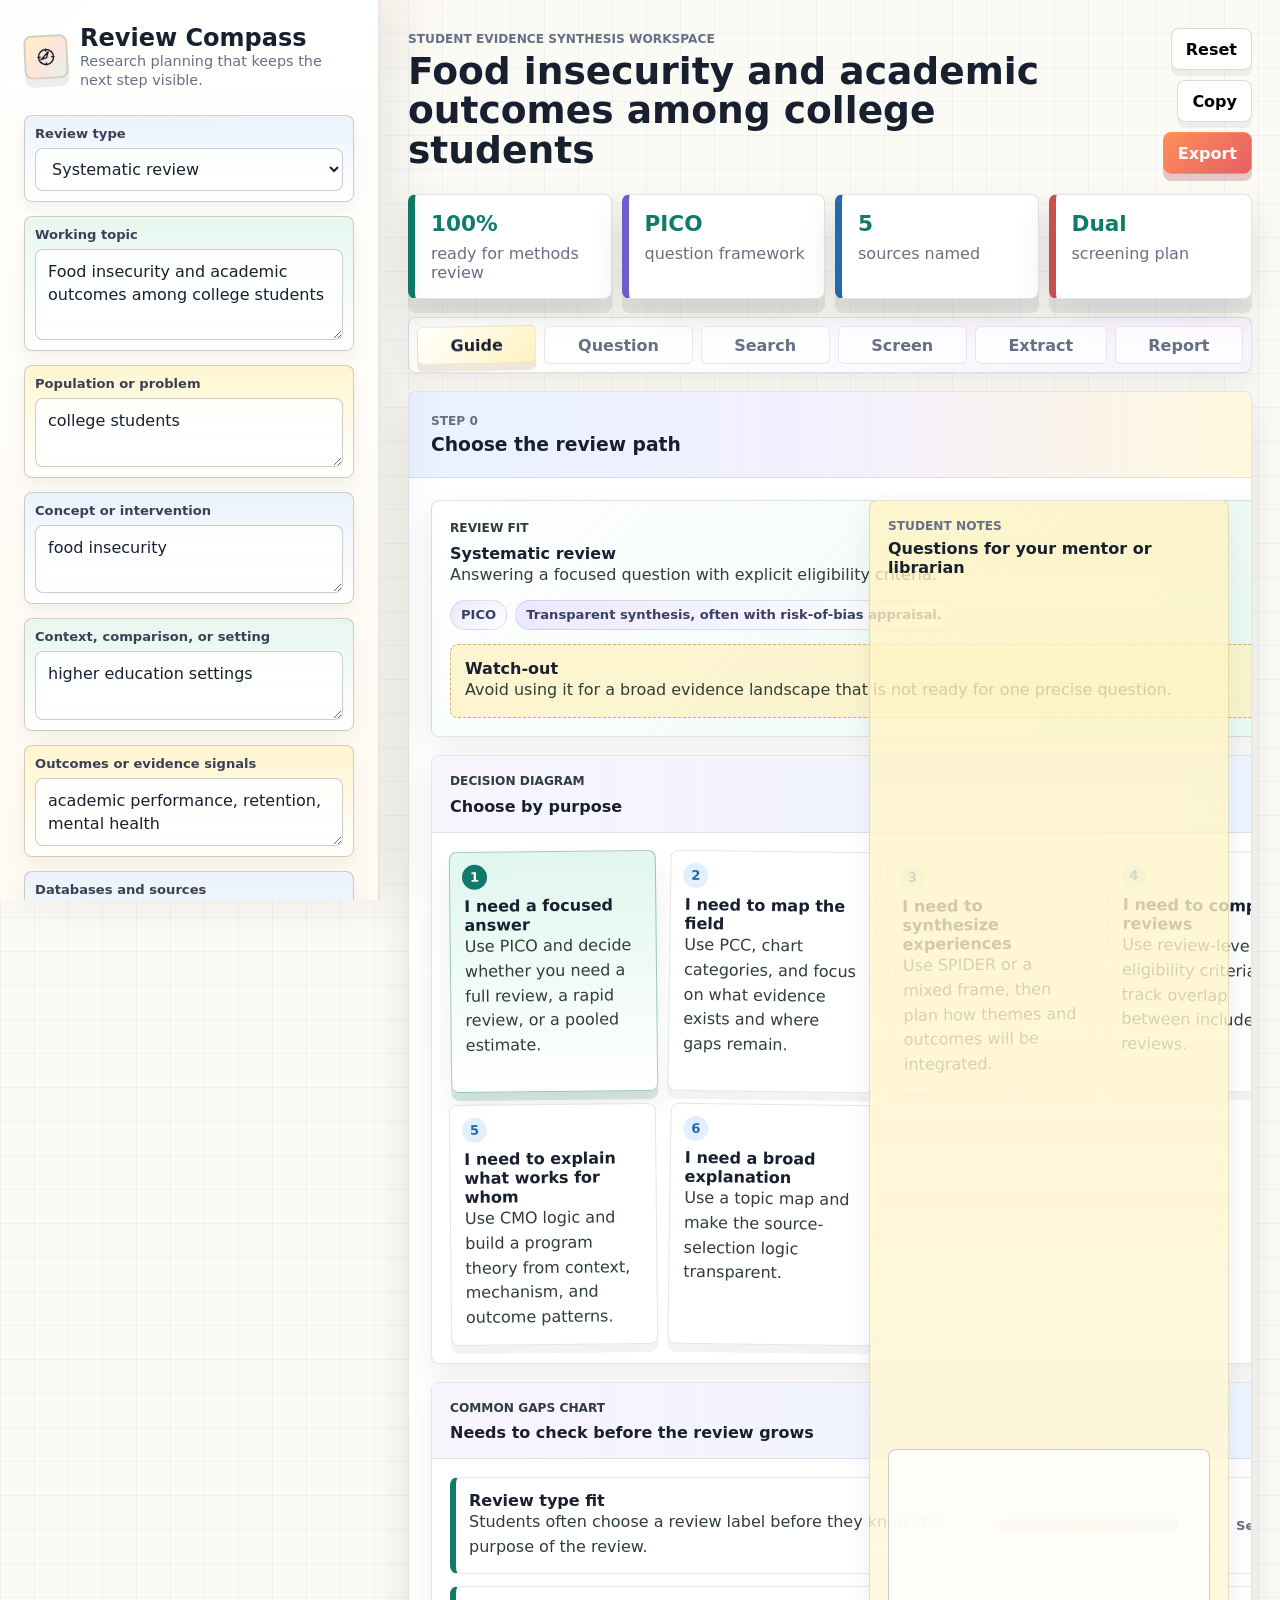
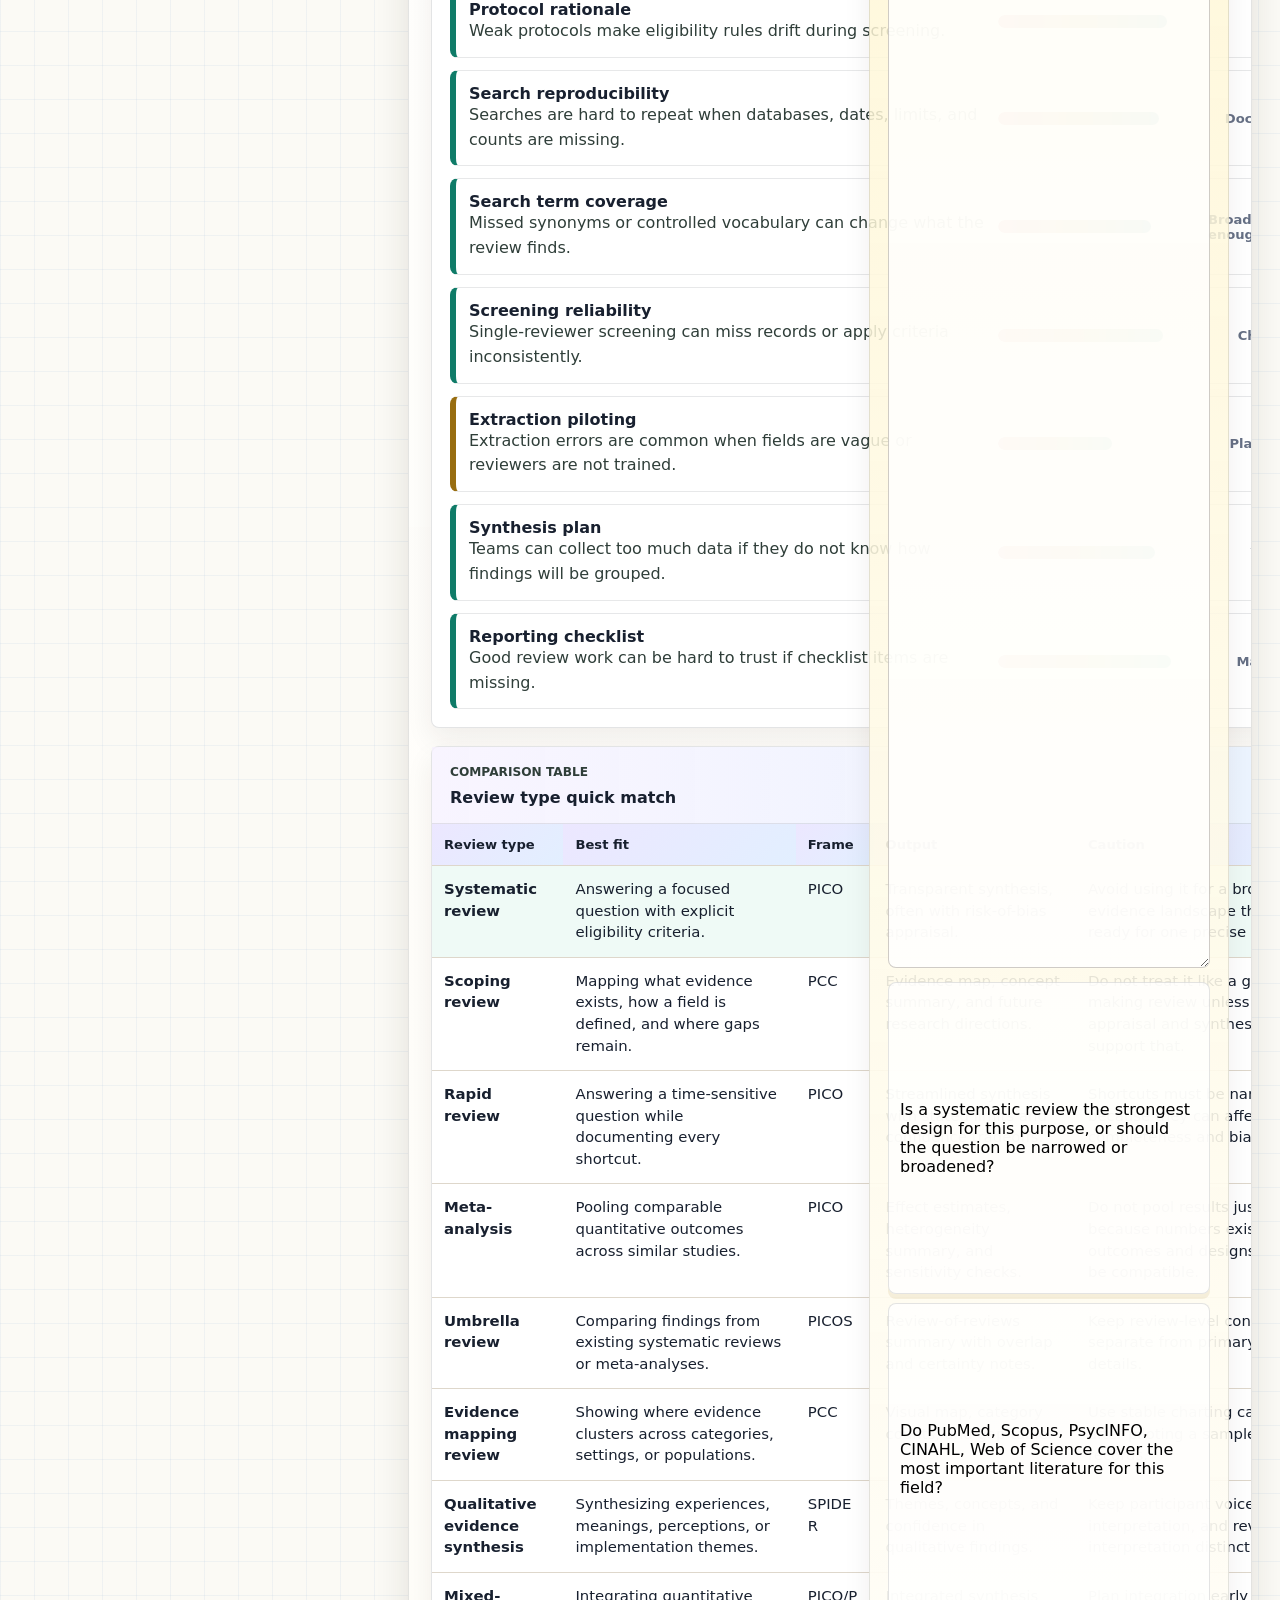
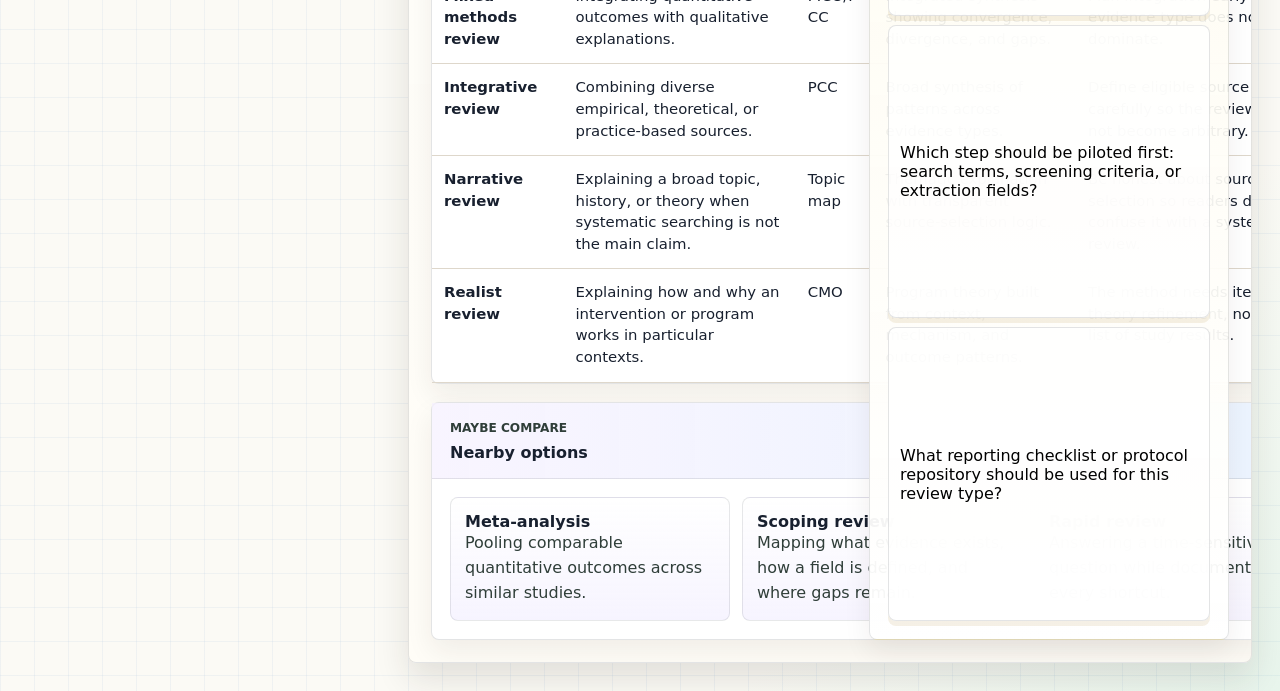
==== commit cbd567f2: "Fix hosted Review Compass guide layout" ====
--- a/review-compass-showcase/index.html
+++ b/review-compass-showcase/index.html
@@ -3,35 +3,30 @@
 <head>
 <meta charset="utf-8">
 <meta name="viewport" content="width=device-width, initial-scale=1">
-<meta name="description" content="Review Compass helps students choose, plan, and document evidence reviews with student-friendly guidance.">
 <title>Review Compass</title>
 <style>
-:root{color-scheme:light;--bg:#fbfaf5;--paper:#fff;--ink:#18202f;--muted:#667085;--line:#ded7cb;--green:#0f7b68;--blue:#2468ad;--coral:#c94f4f;--gold:#986d10;--violet:#6d5bd0;--mint:#ddf5ec;--sky:#e2efff;--sun:#fff2bf;--rose:#ffe3dc;--lav:#ece7ff;--shadow:0 16px 36px rgba(43,35,28,.12);--r:8px;--font:ui-sans-serif,system-ui,-apple-system,BlinkMacSystemFont,"Segoe UI",sans-serif}*{box-sizing:border-box}html{min-width:320px;background:var(--bg)}body{min-height:100vh;margin:0;color:var(--ink);background:linear-gradient(90deg,rgba(36,104,173,.055) 1px,transparent 1px),linear-gradient(0deg,rgba(36,104,173,.055) 1px,transparent 1px),linear-gradient(135deg,rgba(255,179,122,.18),transparent 22rem),linear-gradient(315deg,rgba(155,224,200,.2),transparent 24rem),var(--bg);background-size:34px 34px,34px 34px,auto,auto;font-family:var(--font)}h1,h2,h3,h4,p{margin:0}h1{font-size:1.15rem}h2{font-size:clamp(1.7rem,4vw,2.4rem);line-height:1.04}h3{font-size:1.25rem}h4{font-size:1.05rem}p,li,td,textarea,select,button,strong,span{overflow-wrap:anywhere}button,textarea,select{font:inherit}.app{display:grid;grid-template-columns:minmax(300px,380px) minmax(0,1fr);min-height:100vh}.side{position:sticky;top:0;height:100vh;overflow:auto;border-right:2px solid rgba(24,32,47,.1);background:linear-gradient(180deg,rgba(255,255,255,.94),rgba(255,250,240,.96)),repeating-linear-gradient(135deg,rgba(109,91,208,.08) 0 8px,transparent 8px 18px);padding:24px;box-shadow:18px 0 45px rgba(43,35,28,.08)}.brand{display:grid;grid-template-columns:44px 1fr;gap:12px;align-items:center;margin-bottom:24px}.mark{display:grid;width:44px;height:44px;place-items:center;border:2px solid rgba(24,32,47,.14);border-radius:8px;background:linear-gradient(135deg,var(--sun),var(--rose) 52%,var(--mint));box-shadow:0 8px 0 rgba(24,32,47,.08);transform:rotate(-3deg)}.mark svg,button svg{width:21px;height:21px;fill:none;stroke:currentColor;stroke-width:2;stroke-linecap:round;stroke-linejoin:round}.brand p,.muted,.status p,.eyebrow{color:var(--muted)}.brand p{font-size:.9rem;line-height:1.35}.form{display:grid;gap:14px}.form label{display:grid;gap:7px;border:1px solid rgba(189,178,163,.65);border-radius:var(--r);background:rgba(255,255,255,.78);padding:10px;box-shadow:0 8px 18px rgba(43,35,28,.06)}.form label:nth-child(3n+1){background:linear-gradient(180deg,rgba(226,239,255,.72),rgba(255,255,255,.88))}.form label:nth-child(3n+2){background:linear-gradient(180deg,rgba(221,245,236,.72),rgba(255,255,255,.88))}.form label:nth-child(3n){background:linear-gradient(180deg,rgba(255,242,191,.7),rgba(255,255,255,.88))}label span{color:#3b4056;font-size:.82rem;font-weight:850}select,textarea{width:100%;border:1px solid rgba(83,73,62,.28);border-radius:var(--r);background:rgba(255,255,255,.9);color:var(--ink);outline:none}select{min-height:40px;padding:0 10px}textarea{min-height:44px;resize:vertical;padding:10px 12px;line-height:1.45}select:focus,textarea:focus{border-color:var(--blue);box-shadow:0 0 0 3px rgba(36,104,173,.16)}.main{width:min(1180px,100%);margin:0 auto;padding:28px}.top{display:flex;gap:20px;align-items:center;justify-content:space-between;margin-bottom:20px}.eyebrow{margin-bottom:6px;font-size:.76rem;font-weight:900;text-transform:uppercase}.actions{display:flex;flex-wrap:wrap;gap:10px;justify-content:flex-end}.btn{display:inline-flex;min-height:42px;align-items:center;justify-content:center;gap:8px;border-radius:var(--r);padding:0 14px;font-weight:850;cursor:pointer}.ghost{border:1px solid rgba(24,32,47,.16);background:rgba(255,255,255,.9);box-shadow:0 6px 0 rgba(24,32,47,.06)}.primary{border:1px solid #ff8f5a;background:linear-gradient(135deg,#ff8f5a,#e45f64);color:#fff;box-shadow:0 7px 0 rgba(143,53,47,.24)}.status{display:grid;grid-template-columns:repeat(4,minmax(0,1fr));gap:10px;margin-bottom:18px}.status div{min-height:86px;border:1px solid rgba(24,32,47,.12);border-radius:var(--r);background:#fff;padding:16px;box-shadow:0 14px 0 rgba(24,32,47,.08),var(--shadow);border-left:7px solid var(--green)}.status div:nth-child(2){border-left-color:var(--violet)}.status div:nth-child(3){border-left-color:var(--blue)}.status div:nth-child(4){border-left-color:var(--coral)}.status strong{display:block;margin-bottom:8px;color:var(--green);font-size:1.35rem}.tabs{display:flex;gap:8px;overflow-x:auto;margin-bottom:18px;padding:8px;border:1px solid rgba(24,32,47,.12);border-radius:var(--r);background:linear-gradient(90deg,rgba(255,255,255,.86),rgba(246,241,255,.82)),repeating-linear-gradient(90deg,transparent 0 18px,rgba(36,104,173,.06) 18px 19px);box-shadow:0 8px 22px rgba(43,35,28,.08)}.tab{flex:1 0 auto;min-width:96px;min-height:38px;border:1px solid rgba(24,32,47,.1);border-radius:6px;background:rgba(255,255,255,.7);color:var(--muted);font-weight:850;cursor:pointer}.tab.active{background:linear-gradient(135deg,#fff,var(--sun));color:var(--ink);box-shadow:0 7px 0 rgba(152,109,16,.15);transform:rotate(-1deg)}.panel{overflow:hidden;border:1px solid rgba(24,32,47,.12);border-radius:var(--r);background:linear-gradient(180deg,rgba(255,255,255,.97),rgba(255,253,247,.98));box-shadow:var(--shadow)}.panel[hidden]{display:none}.head{border-bottom:1px solid rgba(24,32,47,.1);background:linear-gradient(90deg,rgba(226,239,255,.78),rgba(236,231,255,.64),rgba(255,242,191,.52));padding:22px}.guide{display:grid;grid-template-columns:minmax(0,1fr) minmax(280px,360px);gap:18px;padding:22px}.stack{display:grid;gap:18px}.card,.notes{border:1px solid rgba(24,32,47,.12);border-radius:var(--r);background:#fff;box-shadow:0 12px 28px rgba(43,35,28,.07)}.fit{display:grid;grid-template-columns:minmax(0,1fr) minmax(220px,.54fr);gap:14px;background:linear-gradient(135deg,rgba(255,255,255,.94),rgba(221,245,236,.72)),repeating-linear-gradient(90deg,rgba(15,123,104,.08) 0 2px,transparent 2px 18px);padding:18px}.warn{border:1px dashed rgba(152,109,16,.5);border-radius:var(--r);background:rgba(255,242,191,.72);padding:14px}.chips{display:flex;flex-wrap:wrap;gap:8px;margin-top:12px}.chip{display:inline-flex;min-height:28px;align-items:center;border:1px solid rgba(24,32,47,.12);border-radius:999px;background:linear-gradient(135deg,var(--lav),#fff);padding:0 10px;color:#394065;font-size:.82rem;font-weight:850}.board h4{margin-bottom:8px}.board-head{border-bottom:1px solid rgba(24,32,47,.1);background:linear-gradient(90deg,rgba(246,241,255,.75),rgba(226,239,255,.7));padding:16px 18px}.route,.gaps,.alts{display:grid;gap:12px;padding:18px}.route{grid-template-columns:repeat(auto-fit,minmax(180px,1fr));background:linear-gradient(90deg,transparent 0 49%,rgba(36,104,173,.08) 49% 51%,transparent 51%)}.route article{position:relative;min-height:145px;border:1px solid rgba(24,32,47,.11);border-radius:var(--r);background:rgba(255,255,255,.9);padding:44px 14px 14px;box-shadow:0 8px 0 rgba(24,32,47,.05)}.route article:nth-child(2n){transform:rotate(.8deg)}.route article:nth-child(2n+1){transform:rotate(-.6deg)}.route article.on{border-color:rgba(15,123,104,.38);background:linear-gradient(180deg,rgba(221,245,236,.9),#fff);box-shadow:0 8px 0 rgba(15,123,104,.16),0 16px 26px rgba(43,35,28,.08)}.num{position:absolute;top:12px;left:12px;display:grid;width:25px;height:25px;place-items:center;border-radius:50%;background:var(--sky);color:var(--blue);font-size:.82rem;font-weight:900}.on .num{background:var(--green);color:#fff}.gap{display:grid;grid-template-columns:minmax(180px,1fr) minmax(110px,.38fr) 92px;gap:14px;align-items:center;border:1px solid rgba(24,32,47,.1);border-left:6px solid var(--green);border-radius:var(--r);background:#fff;padding:13px}.gap.needs{border-left-color:var(--coral)}.gap.watch{border-left-color:var(--gold)}.meter{height:13px;overflow:hidden;border-radius:999px;background:rgba(24,32,47,.08)}.meter b{display:block;height:100%;border-radius:inherit;background:linear-gradient(90deg,var(--coral),var(--gold),var(--green))}.gap em{justify-self:end;color:var(--muted);font-size:.82rem;font-style:normal;font-weight:900}.table-wrap{overflow-x:auto;padding:0}table{width:100%;min-width:900px;border-collapse:collapse}th,td{border-bottom:1px solid var(--line);padding:13px 12px;text-align:left;vertical-align:top}th{background:linear-gradient(135deg,var(--lav),var(--sky));font-size:.82rem}td{font-size:.93rem;line-height:1.45}.sel td{background:rgba(221,245,236,.46)}.alts{grid-template-columns:repeat(3,minmax(0,1fr))}.alts article{border:1px solid rgba(24,32,47,.1);border-radius:var(--r);background:linear-gradient(180deg,#fff,rgba(236,231,255,.45));padding:14px}.notes{position:sticky;top:22px;display:grid;gap:14px;background:linear-gradient(180deg,rgba(255,242,191,.78),rgba(255,255,255,.96)),repeating-linear-gradient(0deg,transparent 0 31px,rgba(152,109,16,.13) 31px 32px);padding:18px}.notes textarea{min-height:260px;background:rgba(255,255,255,.82)}.prompts{display:grid;gap:9px}.prompt{border:1px solid rgba(24,32,47,.12);border-radius:var(--r);background:rgba(255,255,255,.78);padding:10px 11px;text-align:left;box-shadow:0 5px 0 rgba(152,109,16,.1);cursor:pointer}.grid{display:grid;grid-template-columns:repeat(2,minmax(0,1fr));gap:18px;padding:22px}.block{border:1px solid rgba(24,32,47,.11);border-radius:var(--r);background:#fff;padding:18px;box-shadow:0 10px 24px rgba(43,35,28,.07);border-top:5px solid var(--green)}.block.full{grid-column:1/-1}.block p,.block li,.card p,.gap p,.route p,.alts p{color:#2f3e39;line-height:1.55}.search{display:grid;grid-template-columns:minmax(0,1.25fr) minmax(240px,.75fr);gap:18px;padding:22px}.code{overflow:auto;border-radius:var(--r);background:linear-gradient(180deg,rgba(16,34,45,.96),rgba(14,27,37,.98));color:#eefbf6;padding:18px;white-space:pre-wrap;line-height:1.55}.note{border:1px solid rgba(36,104,173,.16);border-left:5px solid var(--blue);border-radius:var(--r);background:var(--sky);padding:14px}.note.warn{border-left-color:var(--gold);background:var(--sun)}.screen{display:grid;grid-template-columns:minmax(0,1fr) minmax(260px,360px);gap:18px;padding:22px}.decision{min-height:260px;border:1px solid rgba(24,32,47,.12);border-radius:var(--r);background:linear-gradient(180deg,#fff,rgba(221,245,236,.54));padding:18px}.badge{display:inline-flex;min-height:34px;align-items:center;margin-bottom:14px;border-radius:999px;padding:0 12px;font-weight:900}.include{background:var(--mint);color:var(--green)}.exclude{background:var(--rose);color:var(--coral)}.checks{display:grid;grid-template-columns:repeat(2,minmax(0,1fr));gap:14px;padding:22px}.check{display:grid;grid-template-columns:26px 1fr;gap:10px;border:1px solid rgba(24,32,47,.11);border-radius:var(--r);background:linear-gradient(180deg,#fff,rgba(255,242,191,.3));padding:14px}.dot{display:grid;width:24px;height:24px;place-items:center;border-radius:50%;background:linear-gradient(135deg,var(--mint),var(--sun));color:var(--green);font-weight:900}.toast{position:fixed;right:18px;bottom:18px;max-width:340px;transform:translateY(20px);border-radius:var(--r);background:#17211e;color:#fff;opacity:0;pointer-events:none;padding:12px 14px;transition:.2s}.toast.show{opacity:1;transform:translateY(0)}@media(max-width:980px){.app{grid-template-columns:1fr}.side{position:relative;height:auto;border-right:0}.form{grid-template-columns:repeat(2,minmax(0,1fr))}.guide{grid-template-columns:1fr}.notes{position:relative;top:auto}}@media(max-width:760px){html{min-width:0}.main,.side{padding:18px}.top,.fit{display:block}.actions{justify-content:flex-start}.btn{flex:1 1 120px}.tabs{display:grid;grid-template-columns:repeat(3,minmax(0,1fr));overflow:visible}.tab{min-width:0}.status,.form,.grid,.search,.screen,.checks,.route,.alts,.gap{grid-template-columns:1fr}.guide,.route,.gaps,.alts{padding:16px}.gap em{justify-self:start}table,thead,tbody,tr,td{display:block;width:100%;min-width:0}table{border-spacing:0 12px;border-collapse:separate}thead{position:absolute;width:1px;height:1px;overflow:hidden;clip:rect(0 0 0 0)}tr{border:1px solid var(--line);border-radius:var(--r);background:#fff;padding:12px}td{border:0;padding:8px 0}td:before{display:block;margin-bottom:3px;color:var(--muted);content:attr(data-label);font-size:.76rem;font-weight:900;text-transform:uppercase}}
+:root{--bg:#fbfaf5;--paper:#fff;--ink:#18202f;--muted:#667085;--line:#ded7cb;--green:#0f7b68;--blue:#2468ad;--coral:#c94f4f;--gold:#986d10;--lav:#ece7ff;--sky:#e2efff;--mint:#ddf5ec;--sun:#fff2bf;--rose:#ffe3dc;--shadow:0 16px 34px rgba(43,35,28,.12);--r:8px;font-family:ui-sans-serif,system-ui,-apple-system,BlinkMacSystemFont,"Segoe UI",sans-serif}*{box-sizing:border-box}body{margin:0;color:var(--ink);background:linear-gradient(90deg,rgba(36,104,173,.055) 1px,transparent 1px),linear-gradient(0deg,rgba(36,104,173,.055) 1px,transparent 1px),linear-gradient(135deg,rgba(255,179,122,.18),transparent 22rem),linear-gradient(315deg,rgba(155,224,200,.2),transparent 24rem),var(--bg);background-size:34px 34px,34px 34px,auto,auto}h1,h2,h3,h4,p{margin:0}h2{font-size:clamp(1.7rem,4vw,2.35rem);line-height:1.04}p,li,td,button,textarea,select,strong,span{overflow-wrap:anywhere}button,textarea,select{font:inherit}.app{display:grid;grid-template-columns:minmax(300px,380px) minmax(0,1fr);min-height:100vh}.side{position:sticky;top:0;height:100vh;overflow:auto;border-right:2px solid rgba(24,32,47,.1);background:linear-gradient(180deg,rgba(255,255,255,.94),rgba(255,250,240,.96));padding:24px;box-shadow:18px 0 45px rgba(43,35,28,.08)}.brand{display:grid;grid-template-columns:44px 1fr;gap:12px;align-items:center;margin-bottom:24px}.mark{display:grid;width:44px;height:44px;place-items:center;border:2px solid rgba(24,32,47,.14);border-radius:8px;background:linear-gradient(135deg,var(--sun),var(--rose) 52%,var(--mint));box-shadow:0 8px 0 rgba(24,32,47,.08);transform:rotate(-3deg)}svg{width:22px;height:22px;fill:none;stroke:currentColor;stroke-width:2;stroke-linecap:round;stroke-linejoin:round}.muted,.brand p,.eyebrow,.status p{color:var(--muted)}.brand p{font-size:.9rem;line-height:1.35}.form{display:grid;gap:14px}.form label{display:grid;gap:7px;border:1px solid rgba(189,178,163,.65);border-radius:var(--r);background:rgba(255,255,255,.78);padding:10px;box-shadow:0 8px 18px rgba(43,35,28,.06)}.form label:nth-child(3n+1){background:linear-gradient(180deg,rgba(226,239,255,.72),rgba(255,255,255,.88))}.form label:nth-child(3n+2){background:linear-gradient(180deg,rgba(221,245,236,.72),rgba(255,255,255,.88))}.form label:nth-child(3n){background:linear-gradient(180deg,rgba(255,242,191,.7),rgba(255,255,255,.88))}label span{font-size:.82rem;font-weight:850;color:#3b4056}select,textarea{width:100%;border:1px solid rgba(83,73,62,.28);border-radius:var(--r);background:rgba(255,255,255,.9);padding:10px 12px;color:var(--ink)}select{min-height:42px}textarea{min-height:44px;resize:vertical;line-height:1.45}.main{width:min(1180px,100%);margin:0 auto;padding:28px}.top{display:flex;gap:20px;align-items:center;justify-content:space-between;margin-bottom:20px}.eyebrow{margin-bottom:6px;font-size:.76rem;font-weight:900;text-transform:uppercase}.actions{display:flex;flex-wrap:wrap;gap:10px;justify-content:flex-end}.btn{display:inline-flex;min-height:42px;align-items:center;justify-content:center;gap:8px;border-radius:var(--r);padding:0 14px;font-weight:850;cursor:pointer}.ghost{border:1px solid rgba(24,32,47,.16);background:rgba(255,255,255,.9);box-shadow:0 6px 0 rgba(24,32,47,.06)}.primary{border:1px solid #ff8f5a;background:linear-gradient(135deg,#ff8f5a,#e45f64);color:#fff;box-shadow:0 7px 0 rgba(143,53,47,.24)}.status{display:grid;grid-template-columns:repeat(4,minmax(0,1fr));gap:10px;margin-bottom:18px}.status div{min-height:86px;border:1px solid rgba(24,32,47,.12);border-left:7px solid var(--green);border-radius:var(--r);background:#fff;padding:16px;box-shadow:0 14px 0 rgba(24,32,47,.08),var(--shadow)}.status div:nth-child(2){border-left-color:#6d5bd0}.status div:nth-child(3){border-left-color:var(--blue)}.status div:nth-child(4){border-left-color:var(--coral)}.status strong{display:block;margin-bottom:8px;color:var(--green);font-size:1.35rem}.tabs{display:flex;gap:8px;overflow-x:auto;margin-bottom:18px;padding:8px;border:1px solid rgba(24,32,47,.12);border-radius:var(--r);background:linear-gradient(90deg,rgba(255,255,255,.86),rgba(246,241,255,.82));box-shadow:0 8px 22px rgba(43,35,28,.08)}.tab{flex:1 0 auto;min-width:96px;min-height:38px;border:1px solid rgba(24,32,47,.1);border-radius:6px;background:rgba(255,255,255,.7);color:var(--muted);font-weight:850;cursor:pointer}.tab.active{background:linear-gradient(135deg,#fff,var(--sun));color:var(--ink);box-shadow:0 7px 0 rgba(152,109,16,.15);transform:rotate(-1deg)}.panel{overflow:hidden;border:1px solid rgba(24,32,47,.12);border-radius:var(--r);background:linear-gradient(180deg,rgba(255,255,255,.97),rgba(255,253,247,.98));box-shadow:var(--shadow)}.panel[hidden]{display:none}.head{border-bottom:1px solid rgba(24,32,47,.1);background:linear-gradient(90deg,rgba(226,239,255,.78),rgba(236,231,255,.64),rgba(255,242,191,.52));padding:22px}.guide{display:grid;grid-template-columns:minmax(0,1fr) minmax(280px,360px);gap:18px;padding:22px}.stack{display:grid;gap:18px}.card,.notes{border:1px solid rgba(24,32,47,.12);border-radius:var(--r);background:#fff;box-shadow:0 12px 28px rgba(43,35,28,.07)}.fit{display:grid;gap:14px;background:linear-gradient(135deg,rgba(255,255,255,.94),rgba(221,245,236,.72));padding:18px}.warn{border:1px dashed rgba(152,109,16,.5);border-radius:var(--r);background:rgba(255,242,191,.72);padding:14px}.chips{display:flex;flex-wrap:wrap;gap:8px;margin-top:12px}.chip{display:inline-block;max-width:100%;border:1px solid rgba(24,32,47,.12);border-radius:999px;background:linear-gradient(135deg,var(--lav),#fff);padding:6px 10px;color:#394065;font-size:.82rem;font-weight:850;line-height:1.25}.board-head{border-bottom:1px solid rgba(24,32,47,.1);background:linear-gradient(90deg,rgba(246,241,255,.75),rgba(226,239,255,.7));padding:16px 18px}.route,.gaps,.alts{display:grid;gap:12px;padding:18px}.route{grid-template-columns:repeat(auto-fit,minmax(180px,1fr))}.route article{position:relative;min-height:145px;border:1px solid rgba(24,32,47,.11);border-radius:var(--r);background:rgba(255,255,255,.9);padding:44px 14px 14px;box-shadow:0 8px 0 rgba(24,32,47,.05)}.route article:nth-child(2n){transform:rotate(.8deg)}.route article:nth-child(2n+1){transform:rotate(-.6deg)}.route article.on{border-color:rgba(15,123,104,.38);background:linear-gradient(180deg,rgba(221,245,236,.9),#fff);box-shadow:0 8px 0 rgba(15,123,104,.16),0 16px 26px rgba(43,35,28,.08)}.num{position:absolute;top:12px;left:12px;display:grid;width:25px;height:25px;place-items:center;border-radius:50%;background:var(--sky);color:var(--blue);font-size:.82rem;font-weight:900}.on .num{background:var(--green);color:#fff}.gap{display:grid;grid-template-columns:minmax(180px,1fr) minmax(110px,.38fr) 92px;gap:14px;align-items:center;border:1px solid rgba(24,32,47,.1);border-left:6px solid var(--green);border-radius:var(--r);background:#fff;padding:13px}.gap.needs{border-left-color:var(--coral)}.gap.watch{border-left-color:var(--gold)}.meter{height:13px;overflow:hidden;border-radius:999px;background:rgba(24,32,47,.08)}.meter b{display:block;height:100%;border-radius:inherit;background:linear-gradient(90deg,var(--coral),var(--gold),var(--green))}.gap em{justify-self:end;color:var(--muted);font-size:.82rem;font-style:normal;font-weight:900}.table-wrap{overflow-x:auto;padding:0}table{width:100%;min-width:900px;border-collapse:collapse}th,td{border-bottom:1px solid var(--line);padding:13px 12px;text-align:left;vertical-align:top}th{background:linear-gradient(135deg,var(--lav),var(--sky));font-size:.82rem}td{font-size:.93rem;line-height:1.45}.sel td{background:rgba(221,245,236,.46)}.alts{grid-template-columns:repeat(3,minmax(0,1fr))}.alts article{border:1px solid rgba(24,32,47,.1);border-radius:var(--r);background:linear-gradient(180deg,#fff,rgba(236,231,255,.45));padding:14px}.notes{position:sticky;top:22px;display:grid;gap:14px;background:linear-gradient(180deg,rgba(255,242,191,.78),rgba(255,255,255,.96));padding:18px}.notes textarea{min-height:260px;background:rgba(255,255,255,.82)}.prompts{display:grid;gap:9px}.prompt{border:1px solid rgba(24,32,47,.12);border-radius:var(--r);background:rgba(255,255,255,.78);padding:10px 11px;text-align:left;box-shadow:0 5px 0 rgba(152,109,16,.1);cursor:pointer}.grid{display:grid;grid-template-columns:repeat(2,minmax(0,1fr));gap:18px;padding:22px}.block{border:1px solid rgba(24,32,47,.11);border-radius:var(--r);background:#fff;padding:18px;box-shadow:0 10px 24px rgba(43,35,28,.07);border-top:5px solid var(--green)}.block.full{grid-column:1/-1}.block p,.block li,.card p,.gap p,.route p,.alts p{color:#2f3e39;line-height:1.55}.search{display:grid;grid-template-columns:minmax(0,1.25fr) minmax(240px,.75fr);gap:18px;padding:22px}.code{overflow:auto;border-radius:var(--r);background:linear-gradient(180deg,rgba(16,34,45,.96),rgba(14,27,37,.98));color:#eefbf6;padding:18px;white-space:pre-wrap;line-height:1.55}.note{border:1px solid rgba(36,104,173,.16);border-left:5px solid var(--blue);border-radius:var(--r);background:var(--sky);padding:14px}.note.warn{border-left-color:var(--gold);background:var(--sun)}.screen{display:grid;grid-template-columns:minmax(0,1fr) minmax(260px,360px);gap:18px;padding:22px}.decision{min-height:260px;border:1px solid rgba(24,32,47,.12);border-radius:var(--r);background:linear-gradient(180deg,#fff,rgba(221,245,236,.54));padding:18px}.badge{display:inline-flex;min-height:34px;align-items:center;margin-bottom:14px;border-radius:999px;padding:0 12px;font-weight:900}.include{background:var(--mint);color:var(--green)}.exclude{background:var(--rose);color:var(--coral)}.checks{display:grid;grid-template-columns:repeat(2,minmax(0,1fr));gap:14px;padding:22px}.check{display:grid;grid-template-columns:26px 1fr;gap:10px;border:1px solid rgba(24,32,47,.11);border-radius:var(--r);background:linear-gradient(180deg,#fff,rgba(255,242,191,.3));padding:14px}.dot{display:grid;width:24px;height:24px;place-items:center;border-radius:50%;background:linear-gradient(135deg,var(--mint),var(--sun));color:var(--green);font-weight:900}.toast{position:fixed;right:18px;bottom:18px;max-width:340px;transform:translateY(20px);border-radius:var(--r);background:#17211e;color:#fff;opacity:0;pointer-events:none;padding:12px 14px;transition:.2s}.toast.show{opacity:1;transform:translateY(0)}@media(max-width:980px){.app{grid-template-columns:1fr}.side{position:relative;height:auto;border-right:0}.form{grid-template-columns:repeat(2,minmax(0,1fr))}.guide{grid-template-columns:1fr}.notes{position:relative;top:auto}}@media(max-width:760px){html{min-width:0}.main,.side{padding:18px}.top{display:block}.actions{margin-top:12px;justify-content:flex-start}.btn{flex:1 1 120px}.tabs{display:grid;grid-template-columns:repeat(3,minmax(0,1fr));overflow:visible}.tab{min-width:0}.status,.form,.grid,.search,.screen,.checks,.route,.alts,.gap{grid-template-columns:1fr}.guide,.route,.gaps,.alts{padding:16px}.gap em{justify-self:start}table,thead,tbody,tr,td{display:block;width:100%;min-width:0}table{border-spacing:0 12px;border-collapse:separate}thead{position:absolute;width:1px;height:1px;overflow:hidden;clip:rect(0 0 0 0)}tr{border:1px solid var(--line);border-radius:var(--r);background:#fff;padding:12px}td{border:0;padding:8px 0}td:before{display:block;margin-bottom:3px;color:var(--muted);content:attr(data-label);font-size:.76rem;font-weight:900;text-transform:uppercase}}
 </style>
 </head>
 <body>
-<div class="app">
-<aside class="side"><div class="brand"><div class="mark" aria-hidden="true"><svg viewBox="0 0 32 32"><circle cx="16" cy="16" r="11"></circle><path d="M19.5 8.5 16.8 17 8.5 19.5 13.2 15z"></path><path d="M16 4.5v3M16 24.5v3M4.5 16h3M24.5 16h3"></path></svg></div><div><h1>Review Compass</h1><p>Research planning that keeps the next step visible.</p></div></div><form id="form" class="form"></form></aside>
-<main class="main"><header class="top"><div><p class="eyebrow">Student evidence synthesis workspace</p><h2 id="title">Review plan</h2></div><div class="actions"><button class="btn ghost" id="reset" type="button"><svg viewBox="0 0 24 24"><path d="M4 4v6h6"></path><path d="M20 11a8 8 0 0 0-14.5-4.5L4 10"></path></svg>Reset</button><button class="btn ghost" id="copy" type="button"><svg viewBox="0 0 24 24"><rect x="9" y="9" width="11" height="11" rx="2"></rect><path d="M5 15H4a2 2 0 0 1-2-2V4a2 2 0 0 1 2-2h9a2 2 0 0 1 2 2v1"></path></svg>Copy</button><button class="btn primary" id="export" type="button"><svg viewBox="0 0 24 24"><path d="M12 3v12"></path><path d="m7 10 5 5 5-5"></path><path d="M5 21h14"></path></svg>Export</button></div></header><section class="status"><div><strong id="ready">0%</strong><p id="readyText">drafting plan</p></div><div><strong id="frame">PICO</strong><p>question framework</p></div><div><strong id="sources">0</strong><p>sources named</p></div><div><strong id="reviewers">Dual</strong><p>screening plan</p></div></section><nav class="tabs" role="tablist" aria-label="Review workflow"></nav><section class="panel" id="guide"><div class="head"><p class="eyebrow">Step 0</p><h3>Choose the review path</h3></div><div class="guide"><div class="stack" id="guideOut"></div><aside class="notes"><div><p class="eyebrow">Student notes</p><h4>Questions for your mentor or librarian</h4></div><textarea id="notes" aria-label="Student notes"></textarea><div class="prompts" id="prompts"></div></aside></div></section><section class="panel" id="question" hidden><div class="head"><p class="eyebrow">Step 1</p><h3>Shape the review question</h3></div><div class="grid" id="questionOut"></div></section><section class="panel" id="search" hidden><div class="head"><p class="eyebrow">Step 2</p><h3>Build a reproducible search draft</h3></div><div class="search" id="searchOut"></div></section><section class="panel" id="screen" hidden><div class="head"><p class="eyebrow">Step 3</p><h3>Practice title and abstract screening</h3></div><div class="screen"><label><span>Paste one title and abstract</span><textarea id="record" rows="8"></textarea></label><div class="decision" id="screenOut"></div></div></section><section class="panel" id="extract" hidden><div class="head"><p class="eyebrow">Step 4</p><h3>Draft extraction fields</h3></div><div class="table-wrap" id="extractOut"></div></section><section class="panel" id="report" hidden><div class="head"><p class="eyebrow">Step 5</p><h3>Check reporting readiness</h3></div><div class="checks" id="reportOut"></div></section></main></div><div class="toast" id="toast" role="status"></div>
+<div class="app"><aside class="side"><div class="brand"><div class="mark" aria-hidden="true"><svg viewBox="0 0 32 32"><circle cx="16" cy="16" r="11"></circle><path d="M19.5 8.5 16.8 17 8.5 19.5 13.2 15z"></path><path d="M16 4.5v3M16 24.5v3M4.5 16h3M24.5 16h3"></path></svg></div><div><h1>Review Compass</h1><p>Research planning that keeps the next step visible.</p></div></div><form id="form" class="form"></form></aside><main class="main"><header class="top"><div><p class="eyebrow">Student evidence synthesis workspace</p><h2 id="title">Review plan</h2></div><div class="actions"><button class="btn ghost" id="reset" type="button">Reset</button><button class="btn ghost" id="copy" type="button">Copy</button><button class="btn primary" id="export" type="button">Export</button></div></header><section class="status"><div><strong id="ready">0%</strong><p id="readyText">drafting plan</p></div><div><strong id="frame">PICO</strong><p>question framework</p></div><div><strong id="sources">0</strong><p>sources named</p></div><div><strong id="reviewers">Dual</strong><p>screening plan</p></div></section><nav class="tabs" role="tablist" aria-label="Review workflow"></nav><section class="panel" id="guide"><div class="head"><p class="eyebrow">Step 0</p><h3>Choose the review path</h3></div><div class="guide"><div class="stack" id="guideOut"></div><aside class="notes"><div><p class="eyebrow">Student notes</p><h4>Questions for your mentor or librarian</h4></div><textarea id="notes" aria-label="Student notes"></textarea><div class="prompts" id="prompts"></div></aside></div></section><section class="panel" id="question" hidden><div class="head"><p class="eyebrow">Step 1</p><h3>Shape the review question</h3></div><div class="grid" id="questionOut"></div></section><section class="panel" id="search" hidden><div class="head"><p class="eyebrow">Step 2</p><h3>Build a reproducible search draft</h3></div><div class="search" id="searchOut"></div></section><section class="panel" id="screen" hidden><div class="head"><p class="eyebrow">Step 3</p><h3>Practice title and abstract screening</h3></div><div class="screen"><label><span>Paste one title and abstract</span><textarea id="record" rows="8"></textarea></label><div class="decision" id="screenOut"></div></div></section><section class="panel" id="extract" hidden><div class="head"><p class="eyebrow">Step 4</p><h3>Draft extraction fields</h3></div><div class="table-wrap" id="extractOut"></div></section><section class="panel" id="report" hidden><div class="head"><p class="eyebrow">Step 5</p><h3>Check reporting readiness</h3></div><div class="checks" id="reportOut"></div></section></main></div><div class="toast" id="toast" role="status"></div>
 <script>
 const types=[['systematic','Systematic review','PICO','Answering a focused question with explicit eligibility criteria.','Transparent synthesis, often with risk-of-bias appraisal.','Avoid using it for a broad evidence landscape that is not ready for one precise question.'],['scoping','Scoping review','PCC','Mapping what evidence exists, how a field is defined, and where gaps remain.','Evidence map, concept summary, and future research directions.','Do not treat it like a guideline-making review unless appraisal and synthesis plans support that.'],['rapid','Rapid review','PICO','Answering a time-sensitive question while documenting every shortcut.','Streamlined synthesis with stated limits and confidence tradeoffs.','Shortcuts must be named because they can affect completeness and bias.'],['meta-analysis','Meta-analysis','PICO','Pooling comparable quantitative outcomes across similar studies.','Effect estimates, heterogeneity summary, and sensitivity checks.','Do not pool results just because numbers exist; outcomes and designs need to be compatible.'],['umbrella','Umbrella review','PICOS','Comparing findings from existing systematic reviews or meta-analyses.','Review-of-reviews summary with overlap and certainty notes.','Keep review-level conclusions separate from primary-study details.'],['mapping','Evidence mapping review','PCC','Showing where evidence clusters across categories, settings, or populations.','Visual map, category counts, and gap table.','Use stable charting categories after piloting a sample of records.'],['qualitative','Qualitative evidence synthesis','SPIDER','Synthesizing experiences, meanings, perceptions, or implementation themes.','Themes, concepts, and confidence in qualitative findings.','Keep participant voice, author interpretation, and reviewer interpretation distinct.'],['mixed-methods','Mixed-methods review','PICO/PCC','Integrating quantitative outcomes with qualitative explanations.','Integrated synthesis showing convergence, divergence, and gaps.','Plan integration early so one evidence type does not quietly dominate.'],['integrative','Integrative review','PCC','Combining diverse empirical, theoretical, or practice-based sources.','Broad synthesis of patterns across evidence types.','Define eligible source types carefully so the review does not become arbitrary.'],['narrative','Narrative review','Topic map','Explaining a broad topic, history, or theory when systematic searching is not the main claim.','Thematic explanation with transparent source-selection logic.','Be honest about source selection so readers do not confuse it with a systematic review.'],['realist','Realist review','CMO','Explaining how and why an intervention or program works in particular contexts.','Program theory built from context, mechanism, and outcome patterns.','The method needs iterative theory refinement, not only a list of study results.']].map(([id,label,frame,best,output,caution])=>({id,label,frame,best,output,caution}));
 const paths=[['I need a focused answer',['systematic','meta-analysis','rapid'],'Use PICO and decide whether you need a full review, a rapid review, or a pooled estimate.'],['I need to map the field',['scoping','mapping','integrative'],'Use PCC, chart categories, and focus on what evidence exists and where gaps remain.'],['I need to synthesize experiences',['qualitative','mixed-methods'],'Use SPIDER or a mixed frame, then plan how themes and outcomes will be integrated.'],['I need to compare reviews',['umbrella'],'Use review-level eligibility criteria and track overlap between included reviews.'],['I need to explain what works for whom',['realist'],'Use CMO logic and build a program theory from context, mechanism, and outcome patterns.'],['I need a broad explanation',['narrative'],'Use a topic map and make the source-selection logic transparent.']];
-const fields=[['reviewType','Review type','select'],['topic','Working topic',3],['population','Population or problem',2],['concept','Concept or intervention',2],['context','Context, comparison, or setting',2],['outcomes','Outcomes or evidence signals',2],['databases','Databases and sources',2],['include','Include when',3],['exclude','Exclude when',3],['teamPlan','Reviewer plan',3]];
-const def={reviewType:'systematic',topic:'Food insecurity and academic outcomes among college students',population:'college students',concept:'food insecurity',context:'higher education settings',outcomes:'academic performance, retention, mental health',databases:'PubMed, Scopus, PsycINFO, CINAHL, Web of Science',include:'Empirical studies that examine college students and report food insecurity with academic, retention, or mental health outcomes.',exclude:'Editorials, opinion pieces, protocols without results, animal-only studies, and articles that do not include college students.',teamPlan:'Two reviewers screen titles and abstracts independently, resolve conflicts through discussion, and ask a mentor or librarian to review the final search.'};
-const $=s=>document.querySelector(s),esc=s=>String(s??'').replace(/[&<>"']/g,m=>({'&':'&amp;','<':'&lt;','>':'&gt;','"':'&quot;',"'":'&#039;'}[m])),split=s=>String(s||'').split(/\s*(?:,|;|\n|\band\b)\s*/i).map(x=>x.trim()).filter(Boolean),type=()=>types.find(t=>t.id===state.reviewType)||types[0];
-let state={...def,...JSON.parse(localStorage.rcProject||'{}')},record=localStorage.rcRecord||'A cross-sectional survey of college students examined food insecurity, grade point average, retention concerns, and symptoms of anxiety during the academic year.',notes=localStorage.rcNotes||'';
-function init(){form.innerHTML=fields.map(([k,l,r])=>`<label><span>${l}</span>${r==='select'?`<select name="${k}">${types.map(t=>`<option value="${t.id}">${t.label}</option>`).join('')}</select>`:`<textarea name="${k}" rows="${r}"></textarea>`}</label>`).join('');$('.tabs').innerHTML=['Guide','Question','Search','Screen','Extract','Report'].map((n,i)=>`<button class="tab ${i?'':'active'}" data-tab="${n.toLowerCase()}" type="button" role="tab" aria-selected="${!i}">${n}</button>`).join('');for(const [k] of fields)form.elements[k].value=state[k];$('#record').value=record;$('#notes').value=notes;render();}
+const fields=[['reviewType','Review type','select'],['topic','Working topic',3],['population','Population or problem',2],['concept','Concept or intervention',2],['context','Context, comparison, or setting',2],['outcomes','Outcomes or evidence signals',2],['databases','Databases and sources',2],['include','Include when',3],['exclude','Exclude when',3],['teamPlan','Reviewer plan',3]],def={reviewType:'systematic',topic:'Food insecurity and academic outcomes among college students',population:'college students',concept:'food insecurity',context:'higher education settings',outcomes:'academic performance, retention, mental health',databases:'PubMed, Scopus, PsycINFO, CINAHL, Web of Science',include:'Empirical studies that examine college students and report food insecurity with academic, retention, or mental health outcomes.',exclude:'Editorials, opinion pieces, protocols without results, animal-only studies, and articles that do not include college students.',teamPlan:'Two reviewers screen titles and abstracts independently, resolve conflicts through discussion, and ask a mentor or librarian to review the final search.'};
+const $=s=>document.querySelector(s),esc=s=>String(s??'').replace(/[&<>"']/g,m=>({'&':'&amp;','<':'&lt;','>':'&gt;','"':'&quot;',"'":'&#039;'}[m])),split=s=>String(s||'').split(/\s*(?:,|;|\n|\band\b)\s*/i).map(x=>x.trim()).filter(Boolean),type=()=>types.find(t=>t.id===state.reviewType)||types[0];let state={...def,...JSON.parse(localStorage.rcProject||'{}')},record=localStorage.rcRecord||'A cross-sectional survey of college students examined food insecurity, grade point average, retention concerns, and symptoms of anxiety during the academic year.',notes=localStorage.rcNotes||'';
+function init(){form.innerHTML=fields.map(([k,l,r])=>`<label><span>${l}</span>${r==='select'?`<select name="${k}">${types.map(t=>`<option value="${t.id}">${t.label}</option>`).join('')}</select>`:`<textarea name="${k}" rows="${r}"></textarea>`}</label>`).join('');$('.tabs').innerHTML=['Guide','Question','Search','Screen','Extract','Report'].map((n,i)=>`<button class="tab ${i?'':'active'}" data-tab="${n.toLowerCase()}" type="button" role="tab" aria-selected="${!i}">${n}</button>`).join('');for(const [k] of fields)form.elements[k].value=state[k];$('#record').value=record;$('#notes').value=notes;render()}
 form.oninput=()=>{state=Object.fromEntries(new FormData(form));localStorage.rcProject=JSON.stringify(state);render()};$('#record').oninput=e=>{record=e.target.value;localStorage.rcRecord=record;renderScreen()};$('#notes').oninput=e=>{notes=e.target.value;localStorage.rcNotes=notes};$('.tabs').onclick=e=>{const b=e.target.closest('[data-tab]');if(!b)return;document.querySelectorAll('.tab').forEach(x=>{x.classList.toggle('active',x===b);x.setAttribute('aria-selected',x===b)});document.querySelectorAll('.panel').forEach(p=>p.hidden=p.id!==b.dataset.tab)};$('#reset').onclick=()=>{state={...def};record=def.topic;notes='';localStorage.clear();init();toast('The sample project has been restored.')};$('#copy').onclick=async()=>{await navigator.clipboard?.writeText(packet()).catch(()=>{});toast('The project packet is copied.')};$('#export').onclick=()=>{const a=document.createElement('a');a.href=URL.createObjectURL(new Blob([packet()],{type:'text/markdown'}));a.download='review-compass-project-packet.md';a.click();toast('The project packet has been exported.')};
 function render(){const filled=['topic','population','concept','context','outcomes','databases','include','exclude','teamPlan'].filter(k=>(state[k]||'').length>7).length;$('#title').textContent=state.topic||'Review plan';$('#ready').textContent=Math.round(filled/9*100)+'%';$('#readyText').textContent=filled>7?'ready for methods review':filled>5?'nearly ready':'drafting plan';$('#frame').textContent=type().frame;$('#sources').textContent=split(state.databases).length;$('#reviewers').textContent=/two|dual|independent/i.test(state.teamPlan)?'Dual':'Single';renderGuide();renderQuestion();renderSearch();renderScreen();renderExtract();renderReport()}
-function renderGuide(){const t=type(),g=gaps();guideOut.innerHTML=`<section class="fit card"><div><p class="eyebrow">Review fit</p><h4>${t.label}</h4><p>${t.best}</p><div class="chips"><span class="chip">${t.frame}</span><span class="chip">${t.output}</span></div></div><div class="warn"><strong>Watch-out</strong><p>${t.caution}</p></div></section><section class="card board"><div class="board-head"><p class="eyebrow">Decision diagram</p><h4>Choose by purpose</h4></div><div class="route">${paths.map((p,i)=>`<article class="${p[1].includes(t.id)?'on':''}"><span class="num">${i+1}</span><strong>${p[0]}</strong><p>${p[2]}</p></article>`).join('')}</div></section><section class="card board"><div class="board-head"><p class="eyebrow">Common gaps chart</p><h4>Needs to check before the review grows</h4></div><div class="gaps">${g.map(x=>`<article class="gap ${x.status}"><div><strong>${x.gap}</strong><p>${x.need}</p></div><div class="meter"><b style="width:${x.score}%"></b></div><em>${x.label}</em></article>`).join('')}</div></section><section class="card board"><div class="board-head"><p class="eyebrow">Comparison table</p><h4>Review type quick match</h4></div><div class="table-wrap"><table><thead><tr><th>Review type</th><th>Best fit</th><th>Frame</th><th>Output</th><th>Caution</th></tr></thead><tbody>${types.map(r=>`<tr class="${r.id===t.id?'sel':''}"><td data-label="Review type"><strong>${r.label}</strong></td><td data-label="Best fit">${r.best}</td><td data-label="Frame">${r.frame}</td><td data-label="Output">${r.output}</td><td data-label="Caution">${r.caution}</td></tr>`).join('')}</tbody></table></div></section><section class="card board"><div class="board-head"><p class="eyebrow">Maybe compare</p><h4>Nearby options</h4></div><div class="alts">${alternates().map(r=>`<article><strong>${r.label}</strong><p>${r.best}</p></article>`).join('')}</div></section>`;prompts.innerHTML=mentorPrompts().map(p=>`<button class="prompt" type="button">${p}</button>`).join('')}
+function renderGuide(){const t=type(),g=gaps();guideOut.innerHTML=`<section class="fit card"><div><p class="eyebrow">Review fit</p><h4>${t.label}</h4><p>${t.best}</p><div class="chips"><span class="chip">${t.frame}</span><span class="chip">${t.output}</span></div></div><div class="warn"><strong>Watch-out</strong><p>${t.caution}</p></div></section><section class="card"><div class="board-head"><p class="eyebrow">Decision diagram</p><h4>Choose by purpose</h4></div><div class="route">${paths.map((p,i)=>`<article class="${p[1].includes(t.id)?'on':''}"><span class="num">${i+1}</span><strong>${p[0]}</strong><p>${p[2]}</p></article>`).join('')}</div></section><section class="card"><div class="board-head"><p class="eyebrow">Common gaps chart</p><h4>Needs to check before the review grows</h4></div><div class="gaps">${g.map(x=>`<article class="gap ${x.status}"><div><strong>${x.gap}</strong><p>${x.need}</p></div><div class="meter"><b style="width:${x.score}%"></b></div><em>${x.label}</em></article>`).join('')}</div></section><section class="card"><div class="board-head"><p class="eyebrow">Comparison table</p><h4>Review type quick match</h4></div><div class="table-wrap"><table><thead><tr><th>Review type</th><th>Best fit</th><th>Frame</th><th>Output</th><th>Caution</th></tr></thead><tbody>${types.map(r=>`<tr class="${r.id===t.id?'sel':''}"><td data-label="Review type"><strong>${r.label}</strong></td><td data-label="Best fit">${r.best}</td><td data-label="Frame">${r.frame}</td><td data-label="Output">${r.output}</td><td data-label="Caution">${r.caution}</td></tr>`).join('')}</tbody></table></div></section><section class="card"><div class="board-head"><p class="eyebrow">Maybe compare</p><h4>Nearby options</h4></div><div class="alts">${alternates().map(r=>`<article><strong>${r.label}</strong><p>${r.best}</p></article>`).join('')}</div></section>`;prompts.innerHTML=mentorPrompts().map(p=>`<button class="prompt" type="button">${p}</button>`).join('')}
 prompts.onclick=e=>{const b=e.target.closest('.prompt');if(!b)return;notes+=(notes.trim()?'\n\n':'')+'- '+b.textContent;$('#notes').value=notes;localStorage.rcNotes=notes;toast('That note prompt was added.')};
 function gaps(){const src=split(state.databases).length,team=state.teamPlan||'',terms=split(state.population).length+split(state.concept).length+split(state.outcomes).length+split(state.context).length,core=['topic','population','concept','include','exclude'].every(k=>(state[k]||'').length>7);return[['Review type fit','Students often choose a review label before they know the purpose of the review.','steady','Selected',92],['Protocol rationale','Weak protocols make eligibility rules drift during screening.',core?'steady':'needs',core?'Ready':'Add detail',core?86:48],['Search reproducibility','Searches are hard to repeat when databases, dates, limits, and counts are missing.',src>1?'steady':'needs',src>1?'Document':'Name sources',src>1?82:40],['Search term coverage','Missed synonyms or controlled vocabulary can change what the review finds.',terms>5?'steady':'needs',terms>5?'Broad enough':'Expand terms',terms>5?78:44],['Screening reliability','Single-reviewer screening can miss records or apply criteria inconsistently.',/two|dual|independent|second|mentor/i.test(team)?'steady':'needs',/two|dual|independent|second|mentor/i.test(team)?'Checked':'Add checker',/two|dual|independent|second|mentor/i.test(team)?84:38],['Extraction piloting','Extraction errors are common when fields are vague or reviewers are not trained.',/pilot|sample|calibration/i.test(team)?'steady':'watch',/pilot|sample|calibration/i.test(team)?'Piloted':'Plan pilot',/pilot|sample|calibration/i.test(team)?82:58],['Synthesis plan','Teams can collect too much data if they do not know how findings will be grouped.',(state.outcomes||state.context)?'steady':'needs',(state.outcomes||state.context)?'Visible':'Choose plan',(state.outcomes||state.context)?80:42],['Reporting checklist','Good review work can be hard to trust if checklist items are missing.','steady','Matched',88]].map(([gap,need,status,label,score])=>({gap,need,status,label,score}))}
 function alternates(){let text=Object.values(state).join(' ').toLowerCase(),ids=[];if(/gap|map|scope|available|breadth/.test(text))ids.push('scoping','mapping');if(/effect|impact|outcome|association|risk|trial/.test(text))ids.push('systematic','meta-analysis');if(/experience|barrier|theme|perception/.test(text))ids.push('qualitative','mixed-methods');if(/rapid|urgent|policy/.test(text))ids.push('rapid');return [...new Set(ids.filter(x=>x!==state.reviewType))].slice(0,3).map(id=>types.find(t=>t.id===id)).filter(Boolean).concat(types.filter(t=>t.id!==state.reviewType).slice(0,2)).slice(0,3)}
 function mentorPrompts(){return[`Is a ${type().label.toLowerCase()} the strongest design for this purpose, or should the question be narrowed or broadened?`,split(state.databases).length?`Do ${split(state.databases).join(', ')} cover the most important literature for this field?`:'Which databases, registries, websites, or citation-searching steps should be added?','Which step should be piloted first: search terms, screening criteria, or extraction fields?','What reporting checklist or protocol repository should be used for this review type?']}
 function question(){return type().frame==='PCC'?`What is known about ${state.concept||'[concept]'} among ${state.population||'[population]'} in ${state.context||'[context]'}?`:`Among ${state.population||'[population]'} in ${state.context||'[context]'}, how is ${state.concept||'[concept]'} associated with ${state.outcomes||'[outcomes]'}?`}
 function renderQuestion(){questionOut.innerHTML=block('Working Question',question(),'full')+block(type().frame+' Frame',`${type().frame} helps this ${type().label.toLowerCase()} match its purpose. ${type().best}`)+block('Rationale',`This review is framed around ${state.topic}. The generated materials should be checked by a mentor or librarian before searching or screening.`)+block('Eligibility',`<ul><li><strong>Population:</strong> Include records focused on ${state.population}.</li><li><strong>Concept:</strong> Include records that address ${state.concept}.</li><li><strong>Include when:</strong> ${state.include}</li><li><strong>Exclude when:</strong> ${state.exclude}</li></ul>`,'full')}
-function renderSearch(){const groups=[state.population,state.concept,state.outcomes].map(split).filter(x=>x.length);const search=groups.map(g=>'('+g.map(x=>'"'+x+'"[Title/Abstract]').join(' OR ')+')').join('\nAND ');searchOut.innerHTML=`<pre class="code">${esc(search)}</pre><div class="stack"><section class="note"><p><strong>Search documentation.</strong> Record the exact search, date searched, limits, and number of results before deduplication.</p></section><section class="note"><p><strong>Source coverage.</strong> Your source list names ${split(state.databases).join(', ')}.</p></section><section class="note warn"><p><strong>Peer review.</strong> Ask a librarian or experienced reviewer to check the search before screening.</p></section></div>`}
-function renderScreen(){let txt=record.toLowerCase(),inc=[...split(state.population),...split(state.concept),...split(state.outcomes)].filter(x=>txt.includes(x.toLowerCase())),bad=['editorial','commentary','protocol','animal','mouse','rat'].filter(x=>txt.includes(x));let ok=inc.length>=2&&!bad.length;screenOut.innerHTML=`<div class="badge ${ok?'include':'exclude'}">${ok?'Include':'Exclude'} with ${inc.length>2||bad.length?'high':'medium'} confidence</div><h4>Decision Rationale</h4><ul><li>${bad.length?'The record contains exclusion signals: '+bad.join(', ')+'.':'No hard exclusion signal was found.'}</li><li>${inc.length?'Matched project terms: '+inc.join(', ')+'.':'The record does not clearly match the core terms yet.'}</li></ul>`}
+function renderSearch(){const groups=[state.population,state.concept,state.outcomes].map(split).filter(x=>x.length),search=groups.map(g=>'('+g.map(x=>'"'+x+'"[Title/Abstract]').join(' OR ')+')').join('\nAND ');searchOut.innerHTML=`<pre class="code">${esc(search)}</pre><div class="stack"><section class="note"><p><strong>Search documentation.</strong> Record the exact search, date searched, limits, and number of results before deduplication.</p></section><section class="note"><p><strong>Source coverage.</strong> Your source list names ${split(state.databases).join(', ')}.</p></section><section class="note warn"><p><strong>Peer review.</strong> Ask a librarian or experienced reviewer to check the search before screening.</p></section></div>`}
+function renderScreen(){let txt=record.toLowerCase(),inc=[...split(state.population),...split(state.concept),...split(state.outcomes)].filter(x=>txt.includes(x.toLowerCase())),bad=['editorial','commentary','protocol','animal','mouse','rat'].filter(x=>txt.includes(x)),ok=inc.length>=2&&!bad.length;screenOut.innerHTML=`<div class="badge ${ok?'include':'exclude'}">${ok?'Include':'Exclude'} with ${inc.length>2||bad.length?'high':'medium'} confidence</div><h4>Decision Rationale</h4><ul><li>${bad.length?'The record contains exclusion signals: '+bad.join(', ')+'.':'No hard exclusion signal was found.'}</li><li>${inc.length?'Matched project terms: '+inc.join(', ')+'.':'The record does not clearly match the core terms yet.'}</li></ul>`}
 function renderExtract(){const rows=[['Citation','Authors, year, title, journal, DOI, and database source.','Keep enough detail to trace the record later.'],['Study design','Design, setting, sample size, and data source.','Use the authors design label when possible.'],['Population',state.population,'Capture eligibility-relevant details.'],['Concept or exposure',state.concept,'Record how the concept was measured.'],['Outcomes or evidence signals',state.outcomes,'Note units, time points, and definitions.'],['Pilot note','What changed after testing the form on a few records.','Record dated reasons for edits.'],['Key findings','Main results that answer the review question.','Separate results from interpretation.']];extractOut.innerHTML=`<table><thead><tr><th>Field</th><th>Definition</th><th>Reviewer note</th></tr></thead><tbody>${rows.map(r=>`<tr><td data-label="Field"><strong>${r[0]}</strong></td><td data-label="Definition">${r[1]}</td><td data-label="Reviewer note">${r[2]}</td></tr>`).join('')}</tbody></table>`}
 function renderReport(){const items=['Identify the report as a '+type().label.toLowerCase()+'.','State the review question using '+type().frame+' language.','Report inclusion and exclusion criteria clearly enough for another reviewer to apply them.','List each database, platform, registry, website, and supplementary source.','Preserve full search strategies, dates, limits, deduplication, and record counts.','Describe reviewer roles, conflict resolution, and how records move to full text.','Define each extraction field before extraction and pilot the form.','Describe how results will be grouped, summarized, mapped, or analyzed.','Name limitations in search coverage, screening, extraction, and included evidence.','Report funding sources and conflicts for the review.'];reportOut.innerHTML=items.map(x=>`<section class="check"><span class="dot">✓</span><p>${x}</p></section>`).join('')}
 function block(t,h,c=''){return`<section class="block ${c}"><h4>${t}</h4><p>${typeof h==='string'&&!h.startsWith('<')?esc(h):h}</p></section>`}function packet(){return`# Review Compass\n\n## Review Question\n${question()}\n\n## Review Type Guidance\nSelected type: ${type().label}\nBest fit: ${type().best}\n\n## Common Gap Checks\n${gaps().map(g=>'- '+g.gap+': '+g.need).join('\n')}\n\n## Student Notes\n${notes||'No student notes were added yet.'}`}let timer;function toast(m){const t=$('#toast');t.textContent=m;t.classList.add('show');clearTimeout(timer);timer=setTimeout(()=>t.classList.remove('show'),2300)}init();
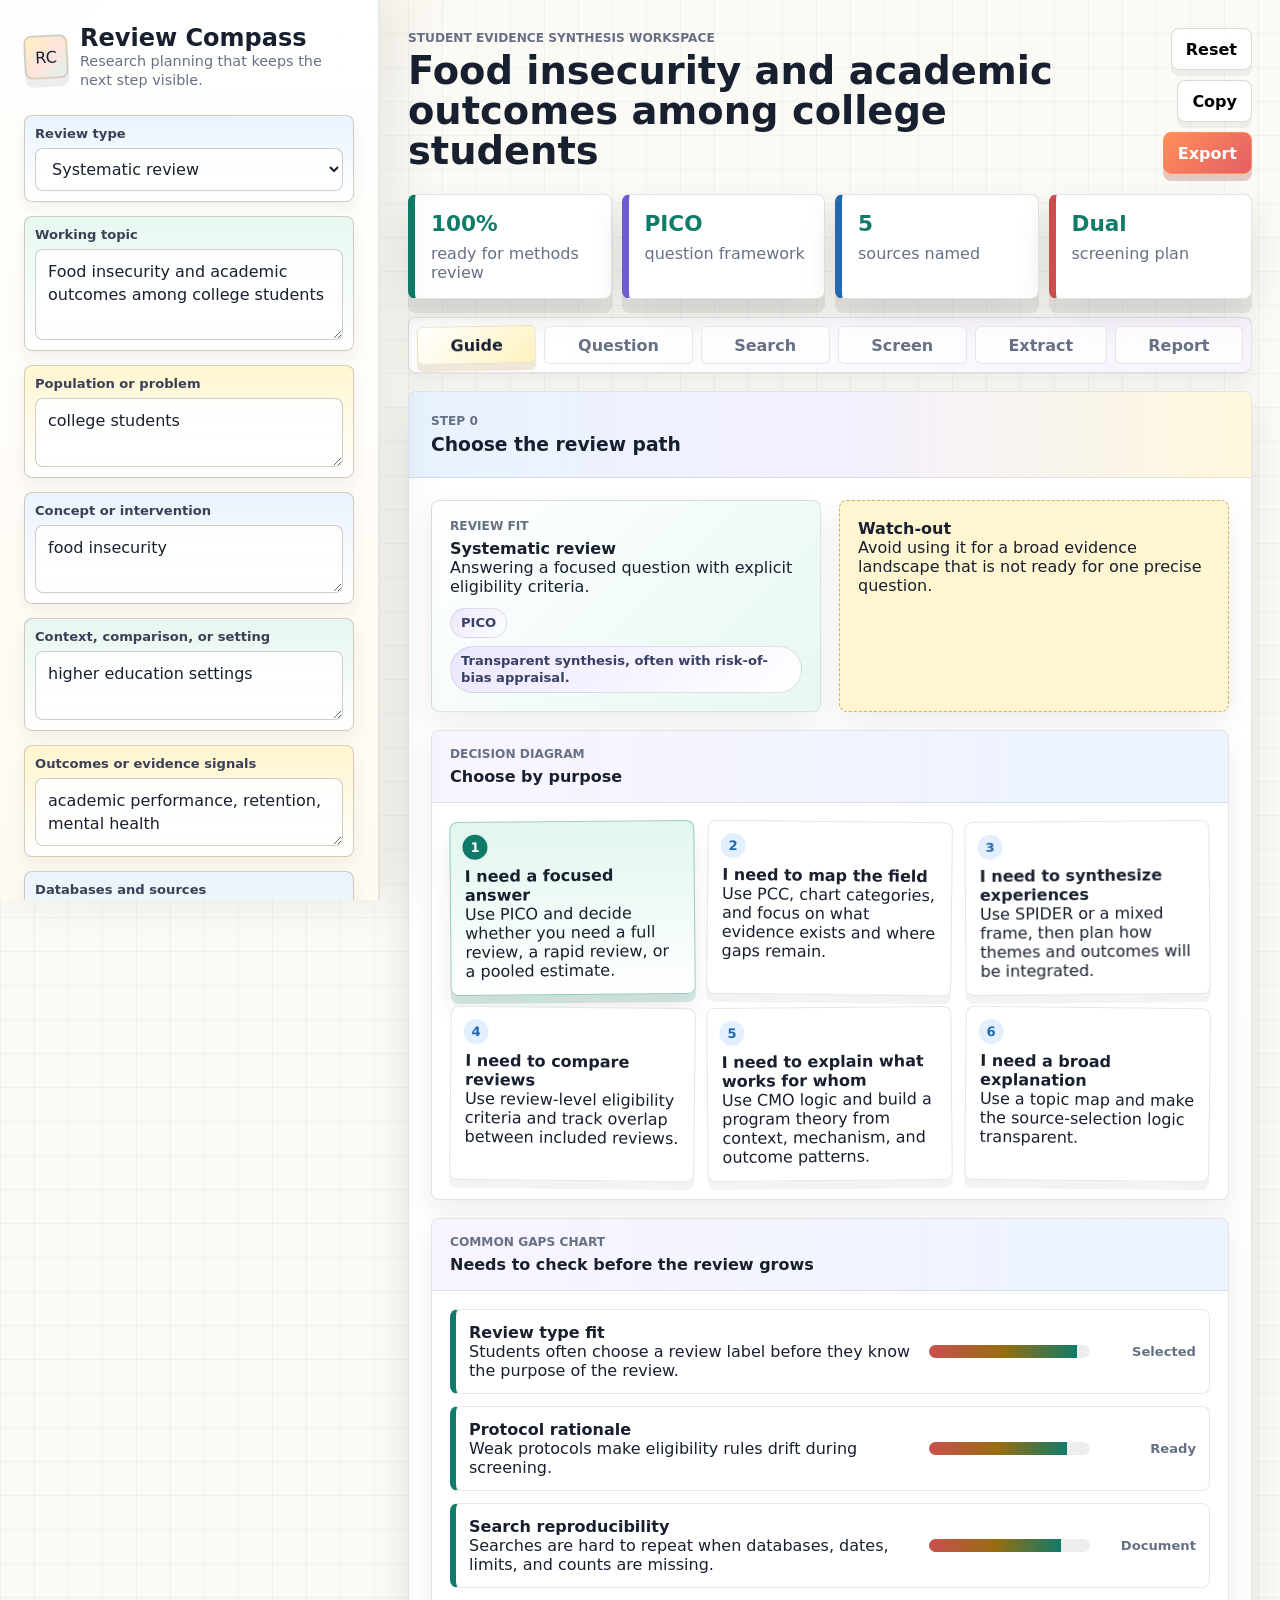
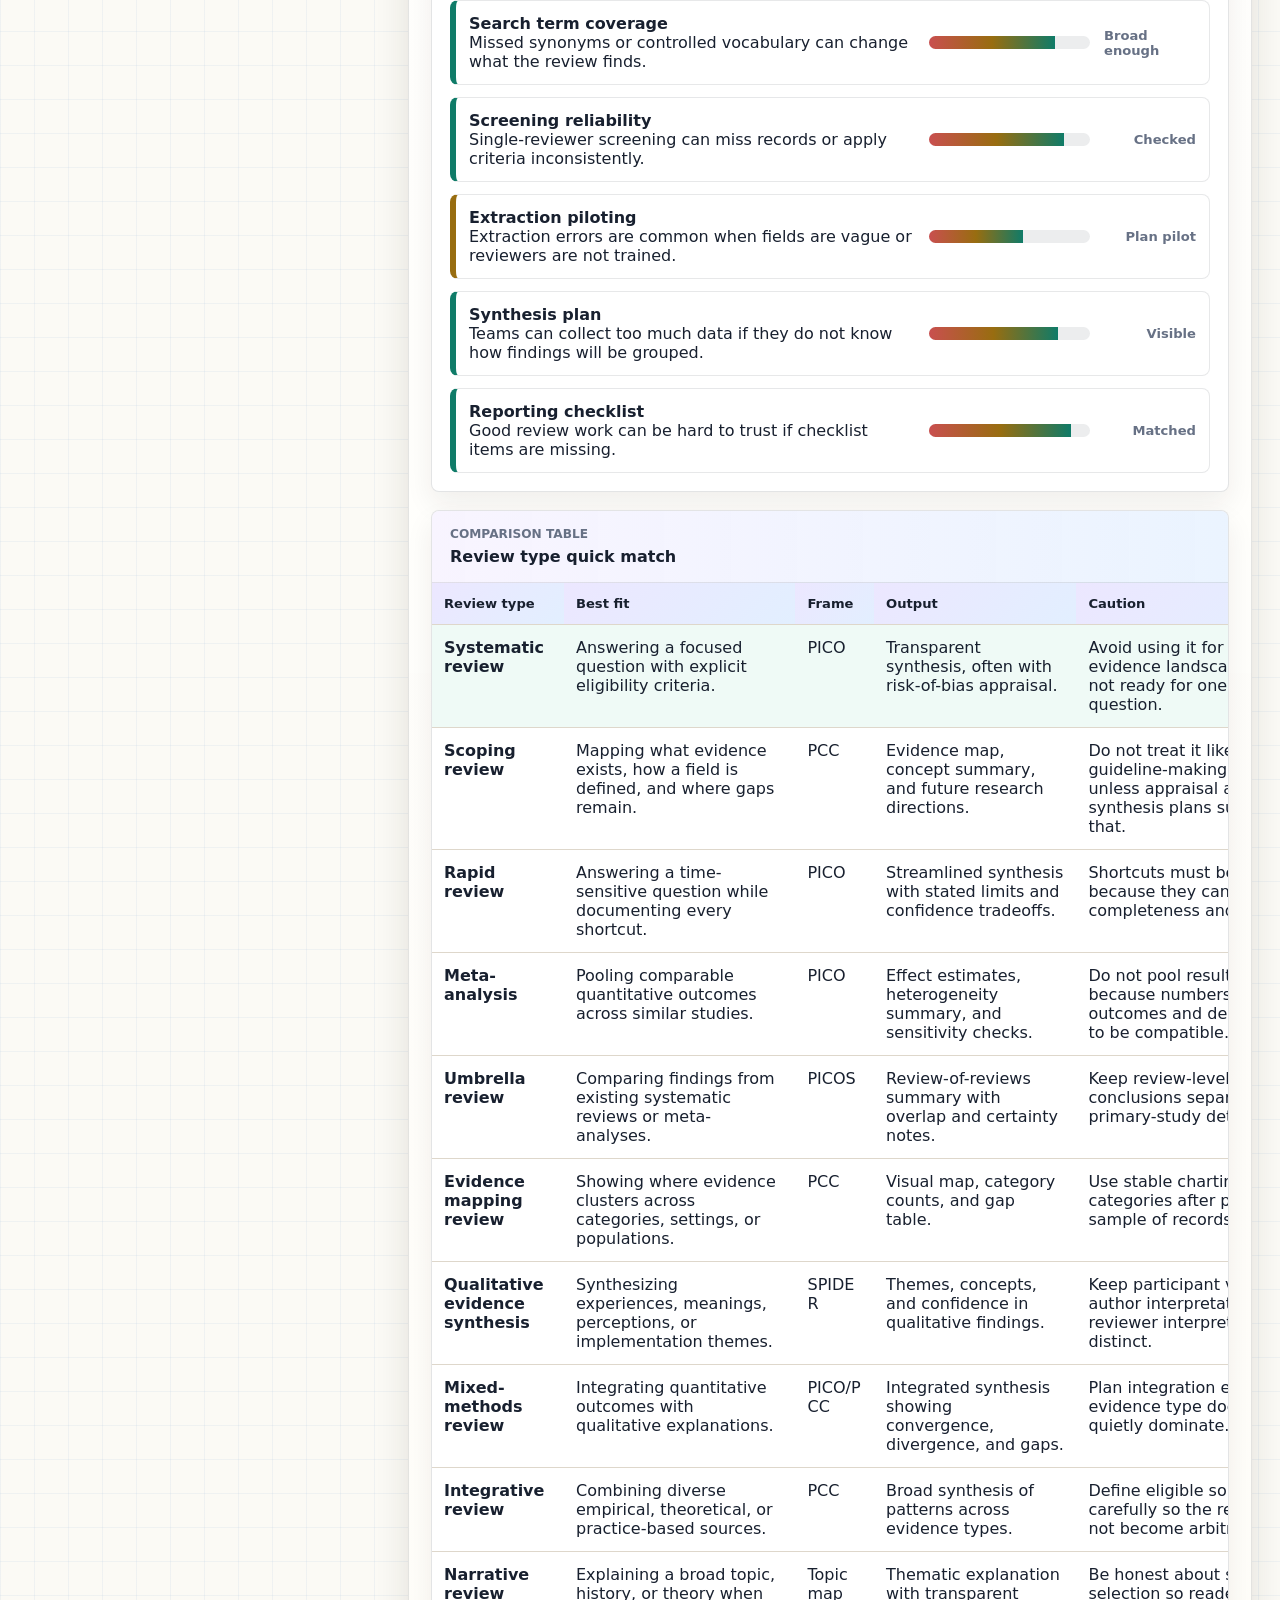
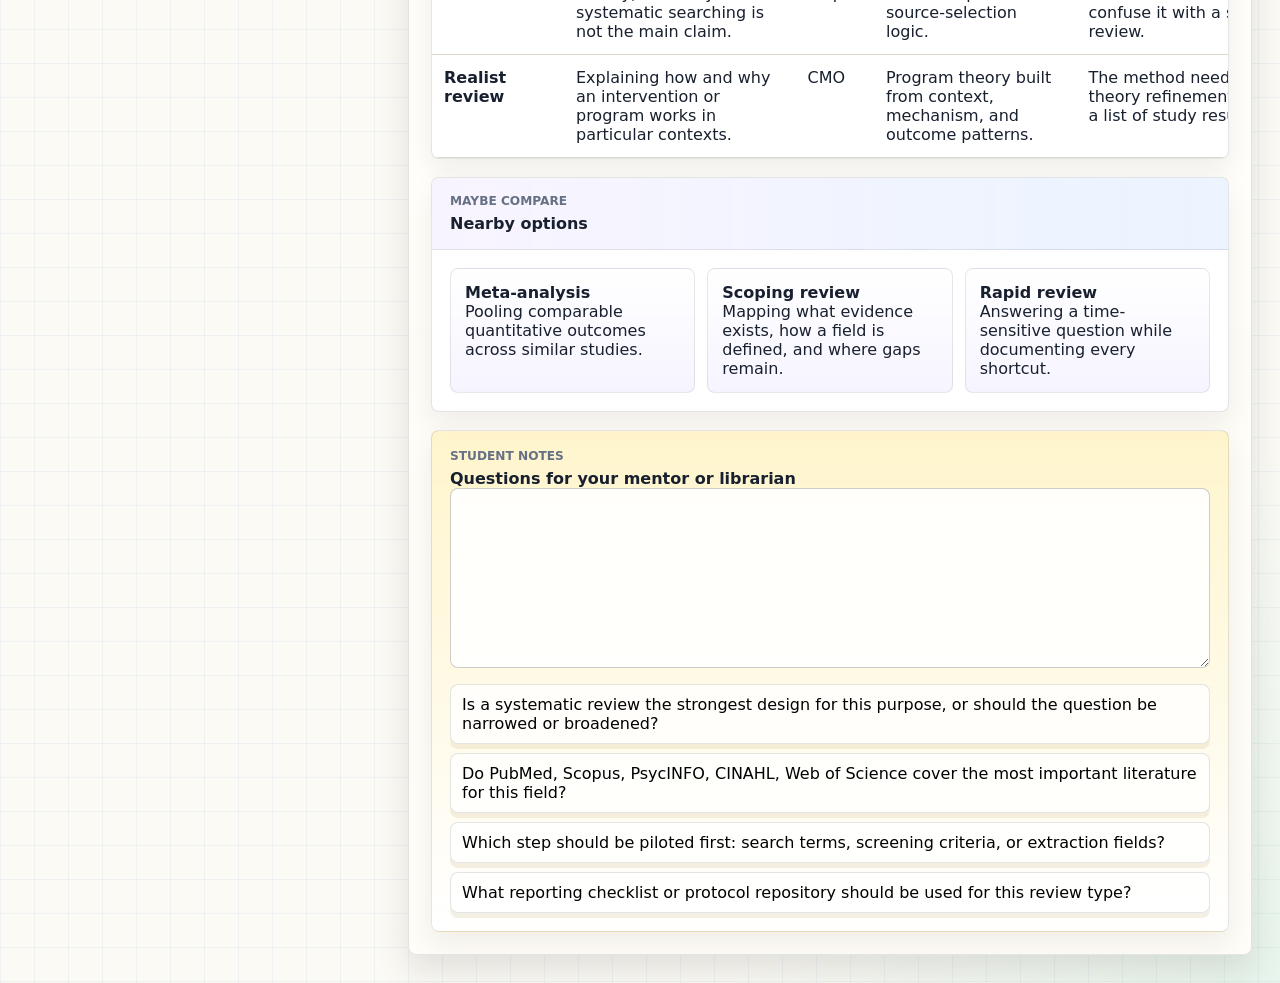
==== commit 62f3f027: "Simplify Review Compass hosted layout" ====
--- a/review-compass-showcase/index.html
+++ b/review-compass-showcase/index.html
@@ -3,23 +3,23 @@
 <head>
 <meta charset="utf-8">
 <meta name="viewport" content="width=device-width, initial-scale=1">
+<meta name="description" content="Review Compass helps students choose and plan evidence reviews with student-friendly guidance.">
 <title>Review Compass</title>
 <style>
-:root{--bg:#fbfaf5;--paper:#fff;--ink:#18202f;--muted:#667085;--line:#ded7cb;--green:#0f7b68;--blue:#2468ad;--coral:#c94f4f;--gold:#986d10;--lav:#ece7ff;--sky:#e2efff;--mint:#ddf5ec;--sun:#fff2bf;--rose:#ffe3dc;--shadow:0 16px 34px rgba(43,35,28,.12);--r:8px;font-family:ui-sans-serif,system-ui,-apple-system,BlinkMacSystemFont,"Segoe UI",sans-serif}*{box-sizing:border-box}body{margin:0;color:var(--ink);background:linear-gradient(90deg,rgba(36,104,173,.055) 1px,transparent 1px),linear-gradient(0deg,rgba(36,104,173,.055) 1px,transparent 1px),linear-gradient(135deg,rgba(255,179,122,.18),transparent 22rem),linear-gradient(315deg,rgba(155,224,200,.2),transparent 24rem),var(--bg);background-size:34px 34px,34px 34px,auto,auto}h1,h2,h3,h4,p{margin:0}h2{font-size:clamp(1.7rem,4vw,2.35rem);line-height:1.04}p,li,td,button,textarea,select,strong,span{overflow-wrap:anywhere}button,textarea,select{font:inherit}.app{display:grid;grid-template-columns:minmax(300px,380px) minmax(0,1fr);min-height:100vh}.side{position:sticky;top:0;height:100vh;overflow:auto;border-right:2px solid rgba(24,32,47,.1);background:linear-gradient(180deg,rgba(255,255,255,.94),rgba(255,250,240,.96));padding:24px;box-shadow:18px 0 45px rgba(43,35,28,.08)}.brand{display:grid;grid-template-columns:44px 1fr;gap:12px;align-items:center;margin-bottom:24px}.mark{display:grid;width:44px;height:44px;place-items:center;border:2px solid rgba(24,32,47,.14);border-radius:8px;background:linear-gradient(135deg,var(--sun),var(--rose) 52%,var(--mint));box-shadow:0 8px 0 rgba(24,32,47,.08);transform:rotate(-3deg)}svg{width:22px;height:22px;fill:none;stroke:currentColor;stroke-width:2;stroke-linecap:round;stroke-linejoin:round}.muted,.brand p,.eyebrow,.status p{color:var(--muted)}.brand p{font-size:.9rem;line-height:1.35}.form{display:grid;gap:14px}.form label{display:grid;gap:7px;border:1px solid rgba(189,178,163,.65);border-radius:var(--r);background:rgba(255,255,255,.78);padding:10px;box-shadow:0 8px 18px rgba(43,35,28,.06)}.form label:nth-child(3n+1){background:linear-gradient(180deg,rgba(226,239,255,.72),rgba(255,255,255,.88))}.form label:nth-child(3n+2){background:linear-gradient(180deg,rgba(221,245,236,.72),rgba(255,255,255,.88))}.form label:nth-child(3n){background:linear-gradient(180deg,rgba(255,242,191,.7),rgba(255,255,255,.88))}label span{font-size:.82rem;font-weight:850;color:#3b4056}select,textarea{width:100%;border:1px solid rgba(83,73,62,.28);border-radius:var(--r);background:rgba(255,255,255,.9);padding:10px 12px;color:var(--ink)}select{min-height:42px}textarea{min-height:44px;resize:vertical;line-height:1.45}.main{width:min(1180px,100%);margin:0 auto;padding:28px}.top{display:flex;gap:20px;align-items:center;justify-content:space-between;margin-bottom:20px}.eyebrow{margin-bottom:6px;font-size:.76rem;font-weight:900;text-transform:uppercase}.actions{display:flex;flex-wrap:wrap;gap:10px;justify-content:flex-end}.btn{display:inline-flex;min-height:42px;align-items:center;justify-content:center;gap:8px;border-radius:var(--r);padding:0 14px;font-weight:850;cursor:pointer}.ghost{border:1px solid rgba(24,32,47,.16);background:rgba(255,255,255,.9);box-shadow:0 6px 0 rgba(24,32,47,.06)}.primary{border:1px solid #ff8f5a;background:linear-gradient(135deg,#ff8f5a,#e45f64);color:#fff;box-shadow:0 7px 0 rgba(143,53,47,.24)}.status{display:grid;grid-template-columns:repeat(4,minmax(0,1fr));gap:10px;margin-bottom:18px}.status div{min-height:86px;border:1px solid rgba(24,32,47,.12);border-left:7px solid var(--green);border-radius:var(--r);background:#fff;padding:16px;box-shadow:0 14px 0 rgba(24,32,47,.08),var(--shadow)}.status div:nth-child(2){border-left-color:#6d5bd0}.status div:nth-child(3){border-left-color:var(--blue)}.status div:nth-child(4){border-left-color:var(--coral)}.status strong{display:block;margin-bottom:8px;color:var(--green);font-size:1.35rem}.tabs{display:flex;gap:8px;overflow-x:auto;margin-bottom:18px;padding:8px;border:1px solid rgba(24,32,47,.12);border-radius:var(--r);background:linear-gradient(90deg,rgba(255,255,255,.86),rgba(246,241,255,.82));box-shadow:0 8px 22px rgba(43,35,28,.08)}.tab{flex:1 0 auto;min-width:96px;min-height:38px;border:1px solid rgba(24,32,47,.1);border-radius:6px;background:rgba(255,255,255,.7);color:var(--muted);font-weight:850;cursor:pointer}.tab.active{background:linear-gradient(135deg,#fff,var(--sun));color:var(--ink);box-shadow:0 7px 0 rgba(152,109,16,.15);transform:rotate(-1deg)}.panel{overflow:hidden;border:1px solid rgba(24,32,47,.12);border-radius:var(--r);background:linear-gradient(180deg,rgba(255,255,255,.97),rgba(255,253,247,.98));box-shadow:var(--shadow)}.panel[hidden]{display:none}.head{border-bottom:1px solid rgba(24,32,47,.1);background:linear-gradient(90deg,rgba(226,239,255,.78),rgba(236,231,255,.64),rgba(255,242,191,.52));padding:22px}.guide{display:grid;grid-template-columns:minmax(0,1fr) minmax(280px,360px);gap:18px;padding:22px}.stack{display:grid;gap:18px}.card,.notes{border:1px solid rgba(24,32,47,.12);border-radius:var(--r);background:#fff;box-shadow:0 12px 28px rgba(43,35,28,.07)}.fit{display:grid;gap:14px;background:linear-gradient(135deg,rgba(255,255,255,.94),rgba(221,245,236,.72));padding:18px}.warn{border:1px dashed rgba(152,109,16,.5);border-radius:var(--r);background:rgba(255,242,191,.72);padding:14px}.chips{display:flex;flex-wrap:wrap;gap:8px;margin-top:12px}.chip{display:inline-block;max-width:100%;border:1px solid rgba(24,32,47,.12);border-radius:999px;background:linear-gradient(135deg,var(--lav),#fff);padding:6px 10px;color:#394065;font-size:.82rem;font-weight:850;line-height:1.25}.board-head{border-bottom:1px solid rgba(24,32,47,.1);background:linear-gradient(90deg,rgba(246,241,255,.75),rgba(226,239,255,.7));padding:16px 18px}.route,.gaps,.alts{display:grid;gap:12px;padding:18px}.route{grid-template-columns:repeat(auto-fit,minmax(180px,1fr))}.route article{position:relative;min-height:145px;border:1px solid rgba(24,32,47,.11);border-radius:var(--r);background:rgba(255,255,255,.9);padding:44px 14px 14px;box-shadow:0 8px 0 rgba(24,32,47,.05)}.route article:nth-child(2n){transform:rotate(.8deg)}.route article:nth-child(2n+1){transform:rotate(-.6deg)}.route article.on{border-color:rgba(15,123,104,.38);background:linear-gradient(180deg,rgba(221,245,236,.9),#fff);box-shadow:0 8px 0 rgba(15,123,104,.16),0 16px 26px rgba(43,35,28,.08)}.num{position:absolute;top:12px;left:12px;display:grid;width:25px;height:25px;place-items:center;border-radius:50%;background:var(--sky);color:var(--blue);font-size:.82rem;font-weight:900}.on .num{background:var(--green);color:#fff}.gap{display:grid;grid-template-columns:minmax(180px,1fr) minmax(110px,.38fr) 92px;gap:14px;align-items:center;border:1px solid rgba(24,32,47,.1);border-left:6px solid var(--green);border-radius:var(--r);background:#fff;padding:13px}.gap.needs{border-left-color:var(--coral)}.gap.watch{border-left-color:var(--gold)}.meter{height:13px;overflow:hidden;border-radius:999px;background:rgba(24,32,47,.08)}.meter b{display:block;height:100%;border-radius:inherit;background:linear-gradient(90deg,var(--coral),var(--gold),var(--green))}.gap em{justify-self:end;color:var(--muted);font-size:.82rem;font-style:normal;font-weight:900}.table-wrap{overflow-x:auto;padding:0}table{width:100%;min-width:900px;border-collapse:collapse}th,td{border-bottom:1px solid var(--line);padding:13px 12px;text-align:left;vertical-align:top}th{background:linear-gradient(135deg,var(--lav),var(--sky));font-size:.82rem}td{font-size:.93rem;line-height:1.45}.sel td{background:rgba(221,245,236,.46)}.alts{grid-template-columns:repeat(3,minmax(0,1fr))}.alts article{border:1px solid rgba(24,32,47,.1);border-radius:var(--r);background:linear-gradient(180deg,#fff,rgba(236,231,255,.45));padding:14px}.notes{position:sticky;top:22px;display:grid;gap:14px;background:linear-gradient(180deg,rgba(255,242,191,.78),rgba(255,255,255,.96));padding:18px}.notes textarea{min-height:260px;background:rgba(255,255,255,.82)}.prompts{display:grid;gap:9px}.prompt{border:1px solid rgba(24,32,47,.12);border-radius:var(--r);background:rgba(255,255,255,.78);padding:10px 11px;text-align:left;box-shadow:0 5px 0 rgba(152,109,16,.1);cursor:pointer}.grid{display:grid;grid-template-columns:repeat(2,minmax(0,1fr));gap:18px;padding:22px}.block{border:1px solid rgba(24,32,47,.11);border-radius:var(--r);background:#fff;padding:18px;box-shadow:0 10px 24px rgba(43,35,28,.07);border-top:5px solid var(--green)}.block.full{grid-column:1/-1}.block p,.block li,.card p,.gap p,.route p,.alts p{color:#2f3e39;line-height:1.55}.search{display:grid;grid-template-columns:minmax(0,1.25fr) minmax(240px,.75fr);gap:18px;padding:22px}.code{overflow:auto;border-radius:var(--r);background:linear-gradient(180deg,rgba(16,34,45,.96),rgba(14,27,37,.98));color:#eefbf6;padding:18px;white-space:pre-wrap;line-height:1.55}.note{border:1px solid rgba(36,104,173,.16);border-left:5px solid var(--blue);border-radius:var(--r);background:var(--sky);padding:14px}.note.warn{border-left-color:var(--gold);background:var(--sun)}.screen{display:grid;grid-template-columns:minmax(0,1fr) minmax(260px,360px);gap:18px;padding:22px}.decision{min-height:260px;border:1px solid rgba(24,32,47,.12);border-radius:var(--r);background:linear-gradient(180deg,#fff,rgba(221,245,236,.54));padding:18px}.badge{display:inline-flex;min-height:34px;align-items:center;margin-bottom:14px;border-radius:999px;padding:0 12px;font-weight:900}.include{background:var(--mint);color:var(--green)}.exclude{background:var(--rose);color:var(--coral)}.checks{display:grid;grid-template-columns:repeat(2,minmax(0,1fr));gap:14px;padding:22px}.check{display:grid;grid-template-columns:26px 1fr;gap:10px;border:1px solid rgba(24,32,47,.11);border-radius:var(--r);background:linear-gradient(180deg,#fff,rgba(255,242,191,.3));padding:14px}.dot{display:grid;width:24px;height:24px;place-items:center;border-radius:50%;background:linear-gradient(135deg,var(--mint),var(--sun));color:var(--green);font-weight:900}.toast{position:fixed;right:18px;bottom:18px;max-width:340px;transform:translateY(20px);border-radius:var(--r);background:#17211e;color:#fff;opacity:0;pointer-events:none;padding:12px 14px;transition:.2s}.toast.show{opacity:1;transform:translateY(0)}@media(max-width:980px){.app{grid-template-columns:1fr}.side{position:relative;height:auto;border-right:0}.form{grid-template-columns:repeat(2,minmax(0,1fr))}.guide{grid-template-columns:1fr}.notes{position:relative;top:auto}}@media(max-width:760px){html{min-width:0}.main,.side{padding:18px}.top{display:block}.actions{margin-top:12px;justify-content:flex-start}.btn{flex:1 1 120px}.tabs{display:grid;grid-template-columns:repeat(3,minmax(0,1fr));overflow:visible}.tab{min-width:0}.status,.form,.grid,.search,.screen,.checks,.route,.alts,.gap{grid-template-columns:1fr}.guide,.route,.gaps,.alts{padding:16px}.gap em{justify-self:start}table,thead,tbody,tr,td{display:block;width:100%;min-width:0}table{border-spacing:0 12px;border-collapse:separate}thead{position:absolute;width:1px;height:1px;overflow:hidden;clip:rect(0 0 0 0)}tr{border:1px solid var(--line);border-radius:var(--r);background:#fff;padding:12px}td{border:0;padding:8px 0}td:before{display:block;margin-bottom:3px;color:var(--muted);content:attr(data-label);font-size:.76rem;font-weight:900;text-transform:uppercase}}
+:root{--bg:#fbfaf5;--paper:#fff;--ink:#18202f;--muted:#677185;--line:#ded7cb;--green:#0f7b68;--blue:#2468ad;--coral:#c94f4f;--gold:#986d10;--violet:#6d5bd0;--sky:#e2efff;--mint:#ddf5ec;--sun:#fff2bf;--rose:#ffe3dc;--lav:#ece7ff;--shadow:0 16px 34px rgba(43,35,28,.12);--r:8px;font-family:ui-sans-serif,system-ui,-apple-system,BlinkMacSystemFont,"Segoe UI",sans-serif}*{box-sizing:border-box}html{min-width:320px;background:var(--bg)}body{margin:0;color:var(--ink);background:linear-gradient(90deg,rgba(36,104,173,.055) 1px,transparent 1px),linear-gradient(0deg,rgba(36,104,173,.055) 1px,transparent 1px),linear-gradient(135deg,rgba(255,179,122,.18),transparent 22rem),linear-gradient(315deg,rgba(155,224,200,.2),transparent 24rem),var(--bg);background-size:34px 34px,34px 34px,auto,auto}h1,h2,h3,h4,p{margin:0}h2{font-size:clamp(1.75rem,4vw,2.4rem);line-height:1.04}p,li,td,button,textarea,select,strong,span{overflow-wrap:anywhere}button,textarea,select{font:inherit}.app{display:grid;grid-template-columns:minmax(300px,380px) minmax(0,1fr);min-height:100vh}.side{position:sticky;top:0;height:100vh;overflow:auto;border-right:2px solid rgba(24,32,47,.1);background:linear-gradient(180deg,rgba(255,255,255,.94),rgba(255,250,240,.96));padding:24px;box-shadow:18px 0 45px rgba(43,35,28,.08)}.brand{display:grid;grid-template-columns:44px 1fr;gap:12px;align-items:center;margin-bottom:24px}.mark{display:grid;width:44px;height:44px;place-items:center;border:2px solid rgba(24,32,47,.14);border-radius:8px;background:linear-gradient(135deg,var(--sun),var(--rose) 52%,var(--mint));box-shadow:0 8px 0 rgba(24,32,47,.08);transform:rotate(-3deg)}.muted,.brand p,.eyebrow,.status p{color:var(--muted)}.brand p{font-size:.9rem;line-height:1.35}.form{display:grid;gap:14px}.form label{display:grid;gap:7px;border:1px solid rgba(189,178,163,.65);border-radius:var(--r);background:rgba(255,255,255,.78);padding:10px;box-shadow:0 8px 18px rgba(43,35,28,.06)}.form label:nth-child(3n+1){background:linear-gradient(180deg,rgba(226,239,255,.72),rgba(255,255,255,.88))}.form label:nth-child(3n+2){background:linear-gradient(180deg,rgba(221,245,236,.72),rgba(255,255,255,.88))}.form label:nth-child(3n){background:linear-gradient(180deg,rgba(255,242,191,.7),rgba(255,255,255,.88))}label span{font-size:.82rem;font-weight:850;color:#3b4056}select,textarea{width:100%;max-width:100%;border:1px solid rgba(83,73,62,.28);border-radius:var(--r);background:rgba(255,255,255,.9);padding:10px 12px;color:var(--ink);outline:none}select{min-height:42px}textarea{min-height:44px;resize:vertical;line-height:1.45}.main{width:min(1180px,100%);margin:0 auto;padding:28px}.top{display:flex;gap:20px;align-items:center;justify-content:space-between;margin-bottom:20px}.eyebrow{margin-bottom:6px;font-size:.76rem;font-weight:900;text-transform:uppercase}.actions{display:flex;flex-wrap:wrap;gap:10px;justify-content:flex-end}.btn{display:inline-flex;min-height:42px;align-items:center;justify-content:center;border-radius:var(--r);padding:0 14px;font-weight:850;cursor:pointer}.ghost{border:1px solid rgba(24,32,47,.16);background:rgba(255,255,255,.9);box-shadow:0 6px 0 rgba(24,32,47,.06)}.primary{border:1px solid #ff8f5a;background:linear-gradient(135deg,#ff8f5a,#e45f64);color:#fff;box-shadow:0 7px 0 rgba(143,53,47,.24)}.status{display:grid;grid-template-columns:repeat(4,minmax(0,1fr));gap:10px;margin-bottom:18px}.status div{min-height:86px;border:1px solid rgba(24,32,47,.12);border-left:7px solid var(--green);border-radius:var(--r);background:#fff;padding:16px;box-shadow:0 14px 0 rgba(24,32,47,.08),var(--shadow)}.status div:nth-child(2){border-left-color:var(--violet)}.status div:nth-child(3){border-left-color:var(--blue)}.status div:nth-child(4){border-left-color:var(--coral)}.status strong{display:block;margin-bottom:8px;color:var(--green);font-size:1.35rem}.tabs{display:flex;gap:8px;overflow-x:auto;margin-bottom:18px;padding:8px;border:1px solid rgba(24,32,47,.12);border-radius:var(--r);background:linear-gradient(90deg,rgba(255,255,255,.86),rgba(246,241,255,.82));box-shadow:0 8px 22px rgba(43,35,28,.08)}.tab{flex:1 0 auto;min-width:96px;min-height:38px;border:1px solid rgba(24,32,47,.1);border-radius:6px;background:rgba(255,255,255,.7);color:var(--muted);font-weight:850;cursor:pointer}.tab.active{background:linear-gradient(135deg,#fff,var(--sun));color:var(--ink);box-shadow:0 7px 0 rgba(152,109,16,.15);transform:rotate(-1deg)}.panel{overflow:hidden;border:1px solid rgba(24,32,47,.12);border-radius:var(--r);background:linear-gradient(180deg,rgba(255,255,255,.97),rgba(255,253,247,.98));box-shadow:var(--shadow)}.panel[hidden]{display:none}.head{border-bottom:1px solid rgba(24,32,47,.1);background:linear-gradient(90deg,rgba(226,239,255,.78),rgba(236,231,255,.64),rgba(255,242,191,.52));padding:22px}.content{display:grid;gap:18px;padding:22px}.two{display:grid;grid-template-columns:repeat(2,minmax(0,1fr));gap:18px}.card,.note,.notes{border:1px solid rgba(24,32,47,.12);border-radius:var(--r);background:#fff;padding:18px;box-shadow:0 12px 28px rgba(43,35,28,.07);min-width:0}.fit{background:linear-gradient(135deg,rgba(255,255,255,.94),rgba(221,245,236,.72))}.warn{border:1px dashed rgba(152,109,16,.5);background:rgba(255,242,191,.72)}.chips{display:flex;flex-wrap:wrap;gap:8px;margin-top:12px}.chip{display:inline-block;max-width:100%;border:1px solid rgba(24,32,47,.12);border-radius:999px;background:linear-gradient(135deg,var(--lav),#fff);padding:6px 10px;color:#394065;font-size:.82rem;font-weight:850;line-height:1.25}.board-head{border-bottom:1px solid rgba(24,32,47,.1);background:linear-gradient(90deg,rgba(246,241,255,.75),rgba(226,239,255,.7));padding:16px 18px}.board{border:1px solid rgba(24,32,47,.12);border-radius:var(--r);background:#fff;box-shadow:0 12px 28px rgba(43,35,28,.07);overflow:hidden}.route,.gaps,.alts,.checks{display:grid;gap:12px;padding:18px}.route{grid-template-columns:repeat(auto-fit,minmax(190px,1fr))}.route article{position:relative;min-height:140px;border:1px solid rgba(24,32,47,.11);border-radius:var(--r);background:rgba(255,255,255,.9);padding:44px 14px 14px;box-shadow:0 8px 0 rgba(24,32,47,.05)}.route article:nth-child(2n){transform:rotate(.6deg)}.route article:nth-child(2n+1){transform:rotate(-.5deg)}.route article.on{border-color:rgba(15,123,104,.38);background:linear-gradient(180deg,rgba(221,245,236,.9),#fff);box-shadow:0 8px 0 rgba(15,123,104,.16),0 16px 26px rgba(43,35,28,.08)}.num{position:absolute;top:12px;left:12px;display:grid;width:25px;height:25px;place-items:center;border-radius:50%;background:var(--sky);color:var(--blue);font-size:.82rem;font-weight:900}.on .num{background:var(--green);color:#fff}.gap{display:grid;grid-template-columns:minmax(180px,1fr) minmax(110px,.36fr) 92px;gap:14px;align-items:center;border:1px solid rgba(24,32,47,.1);border-left:6px solid var(--green);border-radius:var(--r);background:#fff;padding:13px}.gap.needs{border-left-color:var(--coral)}.gap.watch{border-left-color:var(--gold)}.meter{height:13px;overflow:hidden;border-radius:999px;background:rgba(24,32,47,.08)}.meter b{display:block;height:100%;background:linear-gradient(90deg,var(--coral),var(--gold),var(--green))}.gap em{justify-self:end;color:var(--muted);font-size:.82rem;font-style:normal;font-weight:900}.table-wrap{overflow-x:auto}table{width:100%;min-width:900px;border-collapse:collapse}th,td{border-bottom:1px solid var(--line);padding:13px 12px;text-align:left;vertical-align:top}th{background:linear-gradient(135deg,var(--lav),var(--sky));font-size:.82rem}.sel td{background:rgba(221,245,236,.46)}.alts{grid-template-columns:repeat(3,minmax(0,1fr))}.alts article,.check{border:1px solid rgba(24,32,47,.1);border-radius:var(--r);background:linear-gradient(180deg,#fff,rgba(236,231,255,.45));padding:14px}.notes{background:linear-gradient(180deg,rgba(255,242,191,.78),rgba(255,255,255,.96))}.notes textarea{min-height:180px}.prompts{display:grid;gap:9px;margin-top:12px}.prompt{border:1px solid rgba(24,32,47,.12);border-radius:var(--r);background:rgba(255,255,255,.78);padding:10px 11px;text-align:left;box-shadow:0 5px 0 rgba(152,109,16,.1);cursor:pointer}.block{border-top:5px solid var(--green)}.search{display:grid;grid-template-columns:minmax(0,1.25fr) minmax(240px,.75fr);gap:18px}.code{overflow:auto;border-radius:var(--r);background:linear-gradient(180deg,rgba(16,34,45,.96),rgba(14,27,37,.98));color:#eefbf6;padding:18px;white-space:pre-wrap;line-height:1.55}.note{border-left:5px solid var(--blue);background:var(--sky)}.note.warn{border-left-color:var(--gold);background:var(--sun)}.screen{display:grid;grid-template-columns:minmax(0,1fr) minmax(260px,360px);gap:18px}.decision{min-height:240px}.badge{display:inline-flex;min-height:34px;align-items:center;margin-bottom:14px;border-radius:999px;padding:0 12px;font-weight:900}.include{background:var(--mint);color:var(--green)}.exclude{background:var(--rose);color:var(--coral)}.toast{position:fixed;right:18px;bottom:18px;max-width:340px;transform:translateY(20px);border-radius:var(--r);background:#17211e;color:#fff;opacity:0;pointer-events:none;padding:12px 14px;transition:.2s}.toast.show{opacity:1;transform:translateY(0)}@media(max-width:980px){.app{grid-template-columns:1fr}.side{position:relative;height:auto;border-right:0}.form{grid-template-columns:repeat(2,minmax(0,1fr))}}@media(max-width:760px){html{min-width:0}.main,.side{padding:18px}.top{display:block}.actions{margin-top:12px;justify-content:flex-start}.btn{flex:1 1 120px}.tabs{display:grid;grid-template-columns:repeat(3,minmax(0,1fr));overflow:visible}.tab{min-width:0}.status,.form,.two,.search,.screen,.gap,.alts{grid-template-columns:1fr}.content,.route,.gaps,.alts,.checks{padding:16px}.gap em{justify-self:start}table,thead,tbody,tr,td{display:block;width:100%;min-width:0}table{border-spacing:0 12px;border-collapse:separate}thead{position:absolute;width:1px;height:1px;overflow:hidden;clip:rect(0 0 0 0)}tr{border:1px solid var(--line);border-radius:var(--r);background:#fff;padding:12px}td{border:0;padding:8px 0}td:before{display:block;margin-bottom:3px;color:var(--muted);content:attr(data-label);font-size:.76rem;font-weight:900;text-transform:uppercase}}
 </style>
 </head>
 <body>
-<div class="app"><aside class="side"><div class="brand"><div class="mark" aria-hidden="true"><svg viewBox="0 0 32 32"><circle cx="16" cy="16" r="11"></circle><path d="M19.5 8.5 16.8 17 8.5 19.5 13.2 15z"></path><path d="M16 4.5v3M16 24.5v3M4.5 16h3M24.5 16h3"></path></svg></div><div><h1>Review Compass</h1><p>Research planning that keeps the next step visible.</p></div></div><form id="form" class="form"></form></aside><main class="main"><header class="top"><div><p class="eyebrow">Student evidence synthesis workspace</p><h2 id="title">Review plan</h2></div><div class="actions"><button class="btn ghost" id="reset" type="button">Reset</button><button class="btn ghost" id="copy" type="button">Copy</button><button class="btn primary" id="export" type="button">Export</button></div></header><section class="status"><div><strong id="ready">0%</strong><p id="readyText">drafting plan</p></div><div><strong id="frame">PICO</strong><p>question framework</p></div><div><strong id="sources">0</strong><p>sources named</p></div><div><strong id="reviewers">Dual</strong><p>screening plan</p></div></section><nav class="tabs" role="tablist" aria-label="Review workflow"></nav><section class="panel" id="guide"><div class="head"><p class="eyebrow">Step 0</p><h3>Choose the review path</h3></div><div class="guide"><div class="stack" id="guideOut"></div><aside class="notes"><div><p class="eyebrow">Student notes</p><h4>Questions for your mentor or librarian</h4></div><textarea id="notes" aria-label="Student notes"></textarea><div class="prompts" id="prompts"></div></aside></div></section><section class="panel" id="question" hidden><div class="head"><p class="eyebrow">Step 1</p><h3>Shape the review question</h3></div><div class="grid" id="questionOut"></div></section><section class="panel" id="search" hidden><div class="head"><p class="eyebrow">Step 2</p><h3>Build a reproducible search draft</h3></div><div class="search" id="searchOut"></div></section><section class="panel" id="screen" hidden><div class="head"><p class="eyebrow">Step 3</p><h3>Practice title and abstract screening</h3></div><div class="screen"><label><span>Paste one title and abstract</span><textarea id="record" rows="8"></textarea></label><div class="decision" id="screenOut"></div></div></section><section class="panel" id="extract" hidden><div class="head"><p class="eyebrow">Step 4</p><h3>Draft extraction fields</h3></div><div class="table-wrap" id="extractOut"></div></section><section class="panel" id="report" hidden><div class="head"><p class="eyebrow">Step 5</p><h3>Check reporting readiness</h3></div><div class="checks" id="reportOut"></div></section></main></div><div class="toast" id="toast" role="status"></div>
+<div class="app"><aside class="side"><div class="brand"><div class="mark" aria-hidden="true">RC</div><div><h1>Review Compass</h1><p>Research planning that keeps the next step visible.</p></div></div><form id="form" class="form"></form></aside><main class="main"><header class="top"><div><p class="eyebrow">Student evidence synthesis workspace</p><h2 id="title">Review plan</h2></div><div class="actions"><button class="btn ghost" id="reset" type="button">Reset</button><button class="btn ghost" id="copy" type="button">Copy</button><button class="btn primary" id="export" type="button">Export</button></div></header><section class="status"><div><strong id="ready">0%</strong><p id="readyText">drafting plan</p></div><div><strong id="frame">PICO</strong><p>question framework</p></div><div><strong id="sources">0</strong><p>sources named</p></div><div><strong id="reviewers">Dual</strong><p>screening plan</p></div></section><nav class="tabs" role="tablist" aria-label="Review workflow"></nav><section class="panel" id="guide"><div class="head"><p class="eyebrow">Step 0</p><h3>Choose the review path</h3></div><div class="content" id="guideOut"></div></section><section class="panel" id="question" hidden><div class="head"><p class="eyebrow">Step 1</p><h3>Shape the review question</h3></div><div class="content two" id="questionOut"></div></section><section class="panel" id="search" hidden><div class="head"><p class="eyebrow">Step 2</p><h3>Build a reproducible search draft</h3></div><div class="content search" id="searchOut"></div></section><section class="panel" id="screen" hidden><div class="head"><p class="eyebrow">Step 3</p><h3>Practice title and abstract screening</h3></div><div class="content screen"><label><span>Paste one title and abstract</span><textarea id="record" rows="8"></textarea></label><div class="card decision" id="screenOut"></div></div></section><section class="panel" id="extract" hidden><div class="head"><p class="eyebrow">Step 4</p><h3>Draft extraction fields</h3></div><div class="content table-wrap" id="extractOut"></div></section><section class="panel" id="report" hidden><div class="head"><p class="eyebrow">Step 5</p><h3>Check reporting readiness</h3></div><div class="content checks" id="reportOut"></div></section></main></div><div class="toast" id="toast"></div>
 <script>
 const types=[['systematic','Systematic review','PICO','Answering a focused question with explicit eligibility criteria.','Transparent synthesis, often with risk-of-bias appraisal.','Avoid using it for a broad evidence landscape that is not ready for one precise question.'],['scoping','Scoping review','PCC','Mapping what evidence exists, how a field is defined, and where gaps remain.','Evidence map, concept summary, and future research directions.','Do not treat it like a guideline-making review unless appraisal and synthesis plans support that.'],['rapid','Rapid review','PICO','Answering a time-sensitive question while documenting every shortcut.','Streamlined synthesis with stated limits and confidence tradeoffs.','Shortcuts must be named because they can affect completeness and bias.'],['meta-analysis','Meta-analysis','PICO','Pooling comparable quantitative outcomes across similar studies.','Effect estimates, heterogeneity summary, and sensitivity checks.','Do not pool results just because numbers exist; outcomes and designs need to be compatible.'],['umbrella','Umbrella review','PICOS','Comparing findings from existing systematic reviews or meta-analyses.','Review-of-reviews summary with overlap and certainty notes.','Keep review-level conclusions separate from primary-study details.'],['mapping','Evidence mapping review','PCC','Showing where evidence clusters across categories, settings, or populations.','Visual map, category counts, and gap table.','Use stable charting categories after piloting a sample of records.'],['qualitative','Qualitative evidence synthesis','SPIDER','Synthesizing experiences, meanings, perceptions, or implementation themes.','Themes, concepts, and confidence in qualitative findings.','Keep participant voice, author interpretation, and reviewer interpretation distinct.'],['mixed-methods','Mixed-methods review','PICO/PCC','Integrating quantitative outcomes with qualitative explanations.','Integrated synthesis showing convergence, divergence, and gaps.','Plan integration early so one evidence type does not quietly dominate.'],['integrative','Integrative review','PCC','Combining diverse empirical, theoretical, or practice-based sources.','Broad synthesis of patterns across evidence types.','Define eligible source types carefully so the review does not become arbitrary.'],['narrative','Narrative review','Topic map','Explaining a broad topic, history, or theory when systematic searching is not the main claim.','Thematic explanation with transparent source-selection logic.','Be honest about source selection so readers do not confuse it with a systematic review.'],['realist','Realist review','CMO','Explaining how and why an intervention or program works in particular contexts.','Program theory built from context, mechanism, and outcome patterns.','The method needs iterative theory refinement, not only a list of study results.']].map(([id,label,frame,best,output,caution])=>({id,label,frame,best,output,caution}));
 const paths=[['I need a focused answer',['systematic','meta-analysis','rapid'],'Use PICO and decide whether you need a full review, a rapid review, or a pooled estimate.'],['I need to map the field',['scoping','mapping','integrative'],'Use PCC, chart categories, and focus on what evidence exists and where gaps remain.'],['I need to synthesize experiences',['qualitative','mixed-methods'],'Use SPIDER or a mixed frame, then plan how themes and outcomes will be integrated.'],['I need to compare reviews',['umbrella'],'Use review-level eligibility criteria and track overlap between included reviews.'],['I need to explain what works for whom',['realist'],'Use CMO logic and build a program theory from context, mechanism, and outcome patterns.'],['I need a broad explanation',['narrative'],'Use a topic map and make the source-selection logic transparent.']];
 const fields=[['reviewType','Review type','select'],['topic','Working topic',3],['population','Population or problem',2],['concept','Concept or intervention',2],['context','Context, comparison, or setting',2],['outcomes','Outcomes or evidence signals',2],['databases','Databases and sources',2],['include','Include when',3],['exclude','Exclude when',3],['teamPlan','Reviewer plan',3]],def={reviewType:'systematic',topic:'Food insecurity and academic outcomes among college students',population:'college students',concept:'food insecurity',context:'higher education settings',outcomes:'academic performance, retention, mental health',databases:'PubMed, Scopus, PsycINFO, CINAHL, Web of Science',include:'Empirical studies that examine college students and report food insecurity with academic, retention, or mental health outcomes.',exclude:'Editorials, opinion pieces, protocols without results, animal-only studies, and articles that do not include college students.',teamPlan:'Two reviewers screen titles and abstracts independently, resolve conflicts through discussion, and ask a mentor or librarian to review the final search.'};
 const $=s=>document.querySelector(s),esc=s=>String(s??'').replace(/[&<>"']/g,m=>({'&':'&amp;','<':'&lt;','>':'&gt;','"':'&quot;',"'":'&#039;'}[m])),split=s=>String(s||'').split(/\s*(?:,|;|\n|\band\b)\s*/i).map(x=>x.trim()).filter(Boolean),type=()=>types.find(t=>t.id===state.reviewType)||types[0];let state={...def,...JSON.parse(localStorage.rcProject||'{}')},record=localStorage.rcRecord||'A cross-sectional survey of college students examined food insecurity, grade point average, retention concerns, and symptoms of anxiety during the academic year.',notes=localStorage.rcNotes||'';
-function init(){form.innerHTML=fields.map(([k,l,r])=>`<label><span>${l}</span>${r==='select'?`<select name="${k}">${types.map(t=>`<option value="${t.id}">${t.label}</option>`).join('')}</select>`:`<textarea name="${k}" rows="${r}"></textarea>`}</label>`).join('');$('.tabs').innerHTML=['Guide','Question','Search','Screen','Extract','Report'].map((n,i)=>`<button class="tab ${i?'':'active'}" data-tab="${n.toLowerCase()}" type="button" role="tab" aria-selected="${!i}">${n}</button>`).join('');for(const [k] of fields)form.elements[k].value=state[k];$('#record').value=record;$('#notes').value=notes;render()}
-form.oninput=()=>{state=Object.fromEntries(new FormData(form));localStorage.rcProject=JSON.stringify(state);render()};$('#record').oninput=e=>{record=e.target.value;localStorage.rcRecord=record;renderScreen()};$('#notes').oninput=e=>{notes=e.target.value;localStorage.rcNotes=notes};$('.tabs').onclick=e=>{const b=e.target.closest('[data-tab]');if(!b)return;document.querySelectorAll('.tab').forEach(x=>{x.classList.toggle('active',x===b);x.setAttribute('aria-selected',x===b)});document.querySelectorAll('.panel').forEach(p=>p.hidden=p.id!==b.dataset.tab)};$('#reset').onclick=()=>{state={...def};record=def.topic;notes='';localStorage.clear();init();toast('The sample project has been restored.')};$('#copy').onclick=async()=>{await navigator.clipboard?.writeText(packet()).catch(()=>{});toast('The project packet is copied.')};$('#export').onclick=()=>{const a=document.createElement('a');a.href=URL.createObjectURL(new Blob([packet()],{type:'text/markdown'}));a.download='review-compass-project-packet.md';a.click();toast('The project packet has been exported.')};
+function init(){form.innerHTML=fields.map(([k,l,r])=>`<label><span>${l}</span>${r==='select'?`<select name="${k}">${types.map(t=>`<option value="${t.id}">${t.label}</option>`).join('')}</select>`:`<textarea name="${k}" rows="${r}"></textarea>`}</label>`).join('');$('.tabs').innerHTML=['Guide','Question','Search','Screen','Extract','Report'].map((n,i)=>`<button class="tab ${i?'':'active'}" data-tab="${n.toLowerCase()}" type="button" role="tab" aria-selected="${!i}">${n}</button>`).join('');for(const [k] of fields)form.elements[k].value=state[k];$('#record').value=record;render()}
+form.oninput=()=>{state=Object.fromEntries(new FormData(form));localStorage.rcProject=JSON.stringify(state);render()};$('#record').oninput=e=>{record=e.target.value;localStorage.rcRecord=record;renderScreen()};$('.tabs').onclick=e=>{const b=e.target.closest('[data-tab]');if(!b)return;document.querySelectorAll('.tab').forEach(x=>{x.classList.toggle('active',x===b);x.setAttribute('aria-selected',x===b)});document.querySelectorAll('.panel').forEach(p=>p.hidden=p.id!==b.dataset.tab)};$('#reset').onclick=()=>{state={...def};record=def.topic;notes='';localStorage.clear();init();toast('The sample project has been restored.')};$('#copy').onclick=async()=>{await navigator.clipboard?.writeText(packet()).catch(()=>{});toast('The project packet is copied.')};$('#export').onclick=()=>{const a=document.createElement('a');a.href=URL.createObjectURL(new Blob([packet()],{type:'text/markdown'}));a.download='review-compass-project-packet.md';a.click();toast('The project packet has been exported.')};
 function render(){const filled=['topic','population','concept','context','outcomes','databases','include','exclude','teamPlan'].filter(k=>(state[k]||'').length>7).length;$('#title').textContent=state.topic||'Review plan';$('#ready').textContent=Math.round(filled/9*100)+'%';$('#readyText').textContent=filled>7?'ready for methods review':filled>5?'nearly ready':'drafting plan';$('#frame').textContent=type().frame;$('#sources').textContent=split(state.databases).length;$('#reviewers').textContent=/two|dual|independent/i.test(state.teamPlan)?'Dual':'Single';renderGuide();renderQuestion();renderSearch();renderScreen();renderExtract();renderReport()}
-function renderGuide(){const t=type(),g=gaps();guideOut.innerHTML=`<section class="fit card"><div><p class="eyebrow">Review fit</p><h4>${t.label}</h4><p>${t.best}</p><div class="chips"><span class="chip">${t.frame}</span><span class="chip">${t.output}</span></div></div><div class="warn"><strong>Watch-out</strong><p>${t.caution}</p></div></section><section class="card"><div class="board-head"><p class="eyebrow">Decision diagram</p><h4>Choose by purpose</h4></div><div class="route">${paths.map((p,i)=>`<article class="${p[1].includes(t.id)?'on':''}"><span class="num">${i+1}</span><strong>${p[0]}</strong><p>${p[2]}</p></article>`).join('')}</div></section><section class="card"><div class="board-head"><p class="eyebrow">Common gaps chart</p><h4>Needs to check before the review grows</h4></div><div class="gaps">${g.map(x=>`<article class="gap ${x.status}"><div><strong>${x.gap}</strong><p>${x.need}</p></div><div class="meter"><b style="width:${x.score}%"></b></div><em>${x.label}</em></article>`).join('')}</div></section><section class="card"><div class="board-head"><p class="eyebrow">Comparison table</p><h4>Review type quick match</h4></div><div class="table-wrap"><table><thead><tr><th>Review type</th><th>Best fit</th><th>Frame</th><th>Output</th><th>Caution</th></tr></thead><tbody>${types.map(r=>`<tr class="${r.id===t.id?'sel':''}"><td data-label="Review type"><strong>${r.label}</strong></td><td data-label="Best fit">${r.best}</td><td data-label="Frame">${r.frame}</td><td data-label="Output">${r.output}</td><td data-label="Caution">${r.caution}</td></tr>`).join('')}</tbody></table></div></section><section class="card"><div class="board-head"><p class="eyebrow">Maybe compare</p><h4>Nearby options</h4></div><div class="alts">${alternates().map(r=>`<article><strong>${r.label}</strong><p>${r.best}</p></article>`).join('')}</div></section>`;prompts.innerHTML=mentorPrompts().map(p=>`<button class="prompt" type="button">${p}</button>`).join('')}
-prompts.onclick=e=>{const b=e.target.closest('.prompt');if(!b)return;notes+=(notes.trim()?'\n\n':'')+'- '+b.textContent;$('#notes').value=notes;localStorage.rcNotes=notes;toast('That note prompt was added.')};
+function renderGuide(){const t=type(),g=gaps();guideOut.innerHTML=`<div class="two"><section class="card fit"><p class="eyebrow">Review fit</p><h4>${t.label}</h4><p>${t.best}</p><div class="chips"><span class="chip">${t.frame}</span><span class="chip">${t.output}</span></div></section><section class="card warn"><h4>Watch-out</h4><p>${t.caution}</p></section></div><section class="board"><div class="board-head"><p class="eyebrow">Decision diagram</p><h4>Choose by purpose</h4></div><div class="route">${paths.map((p,i)=>`<article class="${p[1].includes(t.id)?'on':''}"><span class="num">${i+1}</span><strong>${p[0]}</strong><p>${p[2]}</p></article>`).join('')}</div></section><section class="board"><div class="board-head"><p class="eyebrow">Common gaps chart</p><h4>Needs to check before the review grows</h4></div><div class="gaps">${g.map(x=>`<article class="gap ${x.status}"><div><strong>${x.gap}</strong><p>${x.need}</p></div><div class="meter"><b style="width:${x.score}%"></b></div><em>${x.label}</em></article>`).join('')}</div></section><section class="board"><div class="board-head"><p class="eyebrow">Comparison table</p><h4>Review type quick match</h4></div><div class="table-wrap"><table><thead><tr><th>Review type</th><th>Best fit</th><th>Frame</th><th>Output</th><th>Caution</th></tr></thead><tbody>${types.map(r=>`<tr class="${r.id===t.id?'sel':''}"><td data-label="Review type"><strong>${r.label}</strong></td><td data-label="Best fit">${r.best}</td><td data-label="Frame">${r.frame}</td><td data-label="Output">${r.output}</td><td data-label="Caution">${r.caution}</td></tr>`).join('')}</tbody></table></div></section><section class="board"><div class="board-head"><p class="eyebrow">Maybe compare</p><h4>Nearby options</h4></div><div class="alts">${alternates().map(r=>`<article><strong>${r.label}</strong><p>${r.best}</p></article>`).join('')}</div></section><section class="notes"><p class="eyebrow">Student notes</p><h4>Questions for your mentor or librarian</h4><textarea id="notes" aria-label="Student notes">${esc(notes)}</textarea><div class="prompts">${mentorPrompts().map(p=>`<button class="prompt" type="button">${p}</button>`).join('')}</div></section>`;$('#notes').oninput=e=>{notes=e.target.value;localStorage.rcNotes=notes};document.querySelectorAll('.prompt').forEach(b=>b.onclick=()=>{notes+=(notes.trim()?'\n\n':'')+'- '+b.textContent;$('#notes').value=notes;localStorage.rcNotes=notes;toast('That note prompt was added.')})}
 function gaps(){const src=split(state.databases).length,team=state.teamPlan||'',terms=split(state.population).length+split(state.concept).length+split(state.outcomes).length+split(state.context).length,core=['topic','population','concept','include','exclude'].every(k=>(state[k]||'').length>7);return[['Review type fit','Students often choose a review label before they know the purpose of the review.','steady','Selected',92],['Protocol rationale','Weak protocols make eligibility rules drift during screening.',core?'steady':'needs',core?'Ready':'Add detail',core?86:48],['Search reproducibility','Searches are hard to repeat when databases, dates, limits, and counts are missing.',src>1?'steady':'needs',src>1?'Document':'Name sources',src>1?82:40],['Search term coverage','Missed synonyms or controlled vocabulary can change what the review finds.',terms>5?'steady':'needs',terms>5?'Broad enough':'Expand terms',terms>5?78:44],['Screening reliability','Single-reviewer screening can miss records or apply criteria inconsistently.',/two|dual|independent|second|mentor/i.test(team)?'steady':'needs',/two|dual|independent|second|mentor/i.test(team)?'Checked':'Add checker',/two|dual|independent|second|mentor/i.test(team)?84:38],['Extraction piloting','Extraction errors are common when fields are vague or reviewers are not trained.',/pilot|sample|calibration/i.test(team)?'steady':'watch',/pilot|sample|calibration/i.test(team)?'Piloted':'Plan pilot',/pilot|sample|calibration/i.test(team)?82:58],['Synthesis plan','Teams can collect too much data if they do not know how findings will be grouped.',(state.outcomes||state.context)?'steady':'needs',(state.outcomes||state.context)?'Visible':'Choose plan',(state.outcomes||state.context)?80:42],['Reporting checklist','Good review work can be hard to trust if checklist items are missing.','steady','Matched',88]].map(([gap,need,status,label,score])=>({gap,need,status,label,score}))}
 function alternates(){let text=Object.values(state).join(' ').toLowerCase(),ids=[];if(/gap|map|scope|available|breadth/.test(text))ids.push('scoping','mapping');if(/effect|impact|outcome|association|risk|trial/.test(text))ids.push('systematic','meta-analysis');if(/experience|barrier|theme|perception/.test(text))ids.push('qualitative','mixed-methods');if(/rapid|urgent|policy/.test(text))ids.push('rapid');return [...new Set(ids.filter(x=>x!==state.reviewType))].slice(0,3).map(id=>types.find(t=>t.id===id)).filter(Boolean).concat(types.filter(t=>t.id!==state.reviewType).slice(0,2)).slice(0,3)}
 function mentorPrompts(){return[`Is a ${type().label.toLowerCase()} the strongest design for this purpose, or should the question be narrowed or broadened?`,split(state.databases).length?`Do ${split(state.databases).join(', ')} cover the most important literature for this field?`:'Which databases, registries, websites, or citation-searching steps should be added?','Which step should be piloted first: search terms, screening criteria, or extraction fields?','What reporting checklist or protocol repository should be used for this review type?']}
@@ -28,8 +28,8 @@
 function renderSearch(){const groups=[state.population,state.concept,state.outcomes].map(split).filter(x=>x.length),search=groups.map(g=>'('+g.map(x=>'"'+x+'"[Title/Abstract]').join(' OR ')+')').join('\nAND ');searchOut.innerHTML=`<pre class="code">${esc(search)}</pre><div class="stack"><section class="note"><p><strong>Search documentation.</strong> Record the exact search, date searched, limits, and number of results before deduplication.</p></section><section class="note"><p><strong>Source coverage.</strong> Your source list names ${split(state.databases).join(', ')}.</p></section><section class="note warn"><p><strong>Peer review.</strong> Ask a librarian or experienced reviewer to check the search before screening.</p></section></div>`}
 function renderScreen(){let txt=record.toLowerCase(),inc=[...split(state.population),...split(state.concept),...split(state.outcomes)].filter(x=>txt.includes(x.toLowerCase())),bad=['editorial','commentary','protocol','animal','mouse','rat'].filter(x=>txt.includes(x)),ok=inc.length>=2&&!bad.length;screenOut.innerHTML=`<div class="badge ${ok?'include':'exclude'}">${ok?'Include':'Exclude'} with ${inc.length>2||bad.length?'high':'medium'} confidence</div><h4>Decision Rationale</h4><ul><li>${bad.length?'The record contains exclusion signals: '+bad.join(', ')+'.':'No hard exclusion signal was found.'}</li><li>${inc.length?'Matched project terms: '+inc.join(', ')+'.':'The record does not clearly match the core terms yet.'}</li></ul>`}
 function renderExtract(){const rows=[['Citation','Authors, year, title, journal, DOI, and database source.','Keep enough detail to trace the record later.'],['Study design','Design, setting, sample size, and data source.','Use the authors design label when possible.'],['Population',state.population,'Capture eligibility-relevant details.'],['Concept or exposure',state.concept,'Record how the concept was measured.'],['Outcomes or evidence signals',state.outcomes,'Note units, time points, and definitions.'],['Pilot note','What changed after testing the form on a few records.','Record dated reasons for edits.'],['Key findings','Main results that answer the review question.','Separate results from interpretation.']];extractOut.innerHTML=`<table><thead><tr><th>Field</th><th>Definition</th><th>Reviewer note</th></tr></thead><tbody>${rows.map(r=>`<tr><td data-label="Field"><strong>${r[0]}</strong></td><td data-label="Definition">${r[1]}</td><td data-label="Reviewer note">${r[2]}</td></tr>`).join('')}</tbody></table>`}
-function renderReport(){const items=['Identify the report as a '+type().label.toLowerCase()+'.','State the review question using '+type().frame+' language.','Report inclusion and exclusion criteria clearly enough for another reviewer to apply them.','List each database, platform, registry, website, and supplementary source.','Preserve full search strategies, dates, limits, deduplication, and record counts.','Describe reviewer roles, conflict resolution, and how records move to full text.','Define each extraction field before extraction and pilot the form.','Describe how results will be grouped, summarized, mapped, or analyzed.','Name limitations in search coverage, screening, extraction, and included evidence.','Report funding sources and conflicts for the review.'];reportOut.innerHTML=items.map(x=>`<section class="check"><span class="dot">✓</span><p>${x}</p></section>`).join('')}
-function block(t,h,c=''){return`<section class="block ${c}"><h4>${t}</h4><p>${typeof h==='string'&&!h.startsWith('<')?esc(h):h}</p></section>`}function packet(){return`# Review Compass\n\n## Review Question\n${question()}\n\n## Review Type Guidance\nSelected type: ${type().label}\nBest fit: ${type().best}\n\n## Common Gap Checks\n${gaps().map(g=>'- '+g.gap+': '+g.need).join('\n')}\n\n## Student Notes\n${notes||'No student notes were added yet.'}`}let timer;function toast(m){const t=$('#toast');t.textContent=m;t.classList.add('show');clearTimeout(timer);timer=setTimeout(()=>t.classList.remove('show'),2300)}init();
+function renderReport(){const items=['Identify the report as a '+type().label.toLowerCase()+'.','State the review question using '+type().frame+' language.','Report inclusion and exclusion criteria clearly enough for another reviewer to apply them.','List each database, platform, registry, website, and supplementary source.','Preserve full search strategies, dates, limits, deduplication, and record counts.','Describe reviewer roles, conflict resolution, and how records move to full text.','Define each extraction field before extraction and pilot the form.','Describe how results will be grouped, summarized, mapped, or analyzed.','Name limitations in search coverage, screening, extraction, and included evidence.','Report funding sources and conflicts for the review.'];reportOut.innerHTML=items.map(x=>`<section class="check"><strong>OK</strong><p>${x}</p></section>`).join('')}
+function block(t,h,c=''){return`<section class="card block ${c}"><h4>${t}</h4><p>${typeof h==='string'&&!h.startsWith('<')?esc(h):h}</p></section>`}function packet(){return`# Review Compass\n\n## Review Question\n${question()}\n\n## Review Type Guidance\nSelected type: ${type().label}\nBest fit: ${type().best}\n\n## Common Gap Checks\n${gaps().map(g=>'- '+g.gap+': '+g.need).join('\n')}\n\n## Student Notes\n${notes||'No student notes were added yet.'}`}let timer;function toast(m){const t=$('#toast');t.textContent=m;t.classList.add('show');clearTimeout(timer);timer=setTimeout(()=>t.classList.remove('show'),2300)}init();
 </script>
 </body>
 </html>
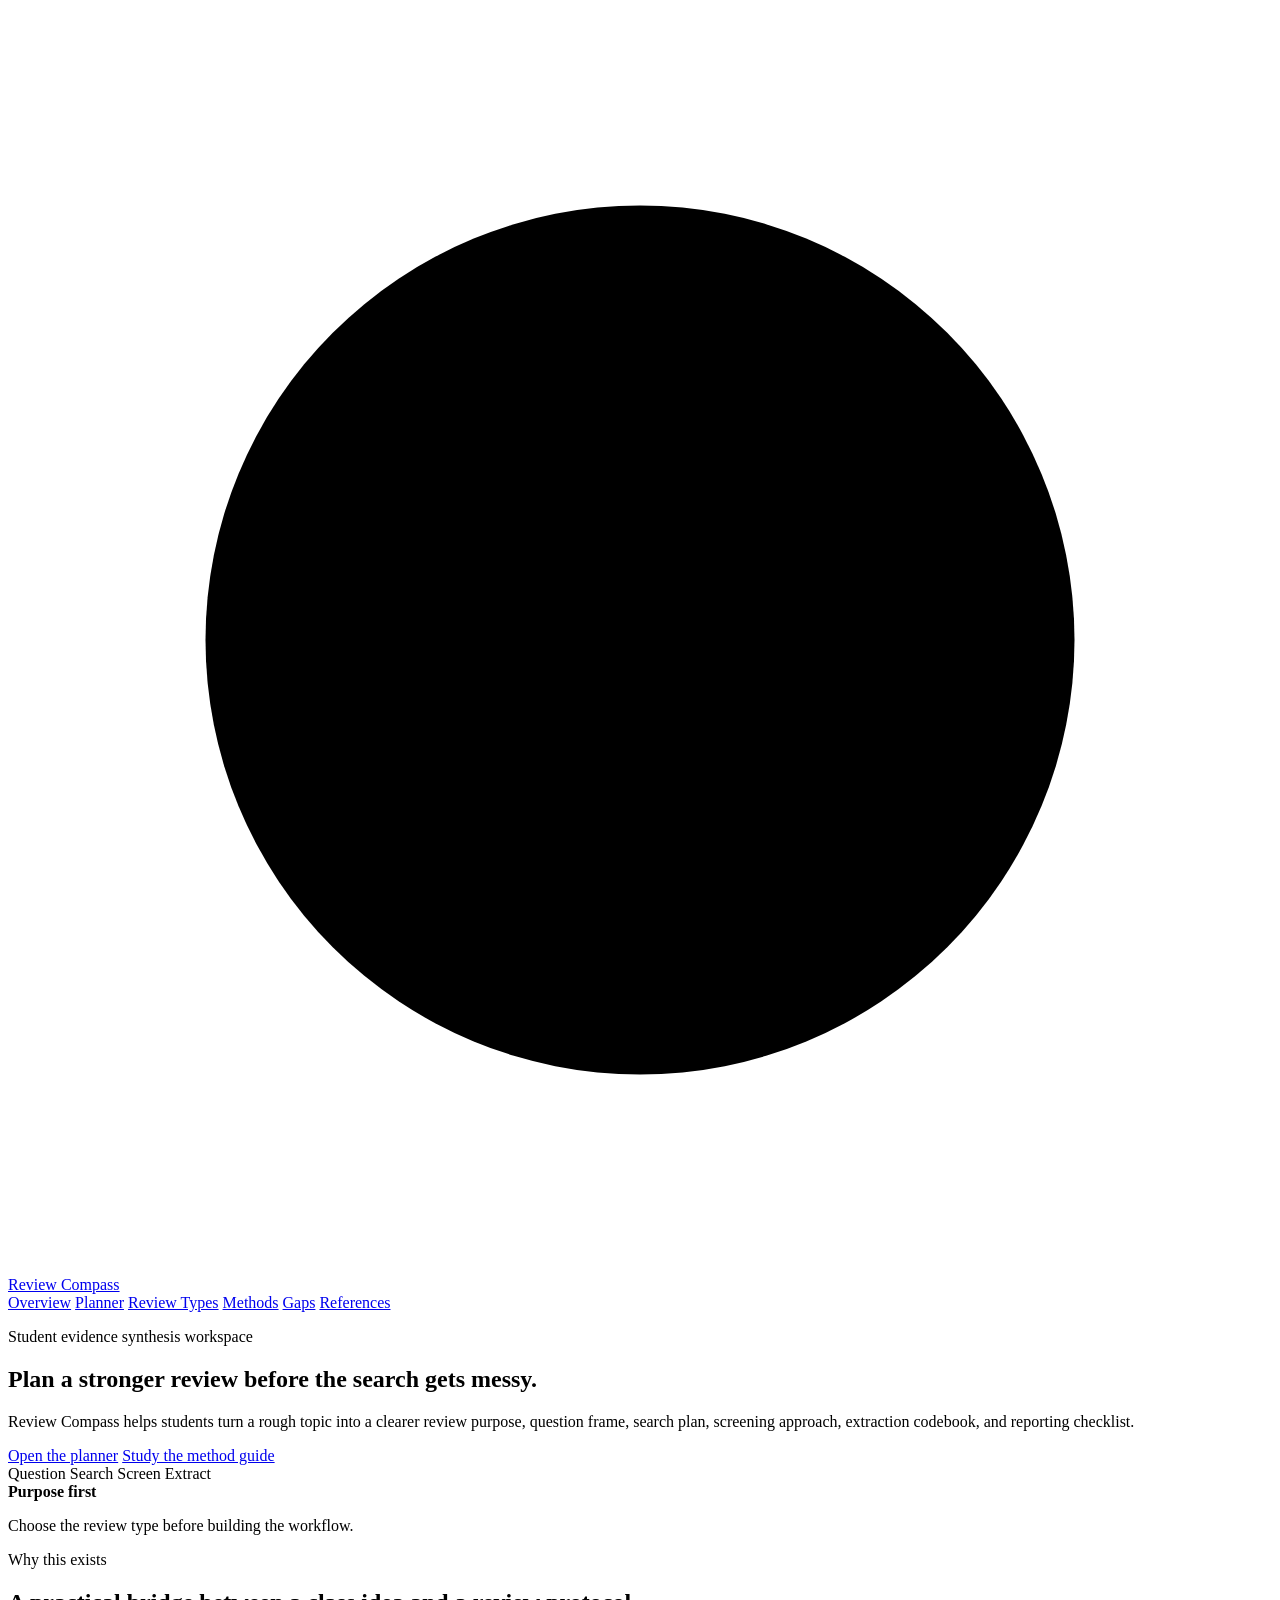
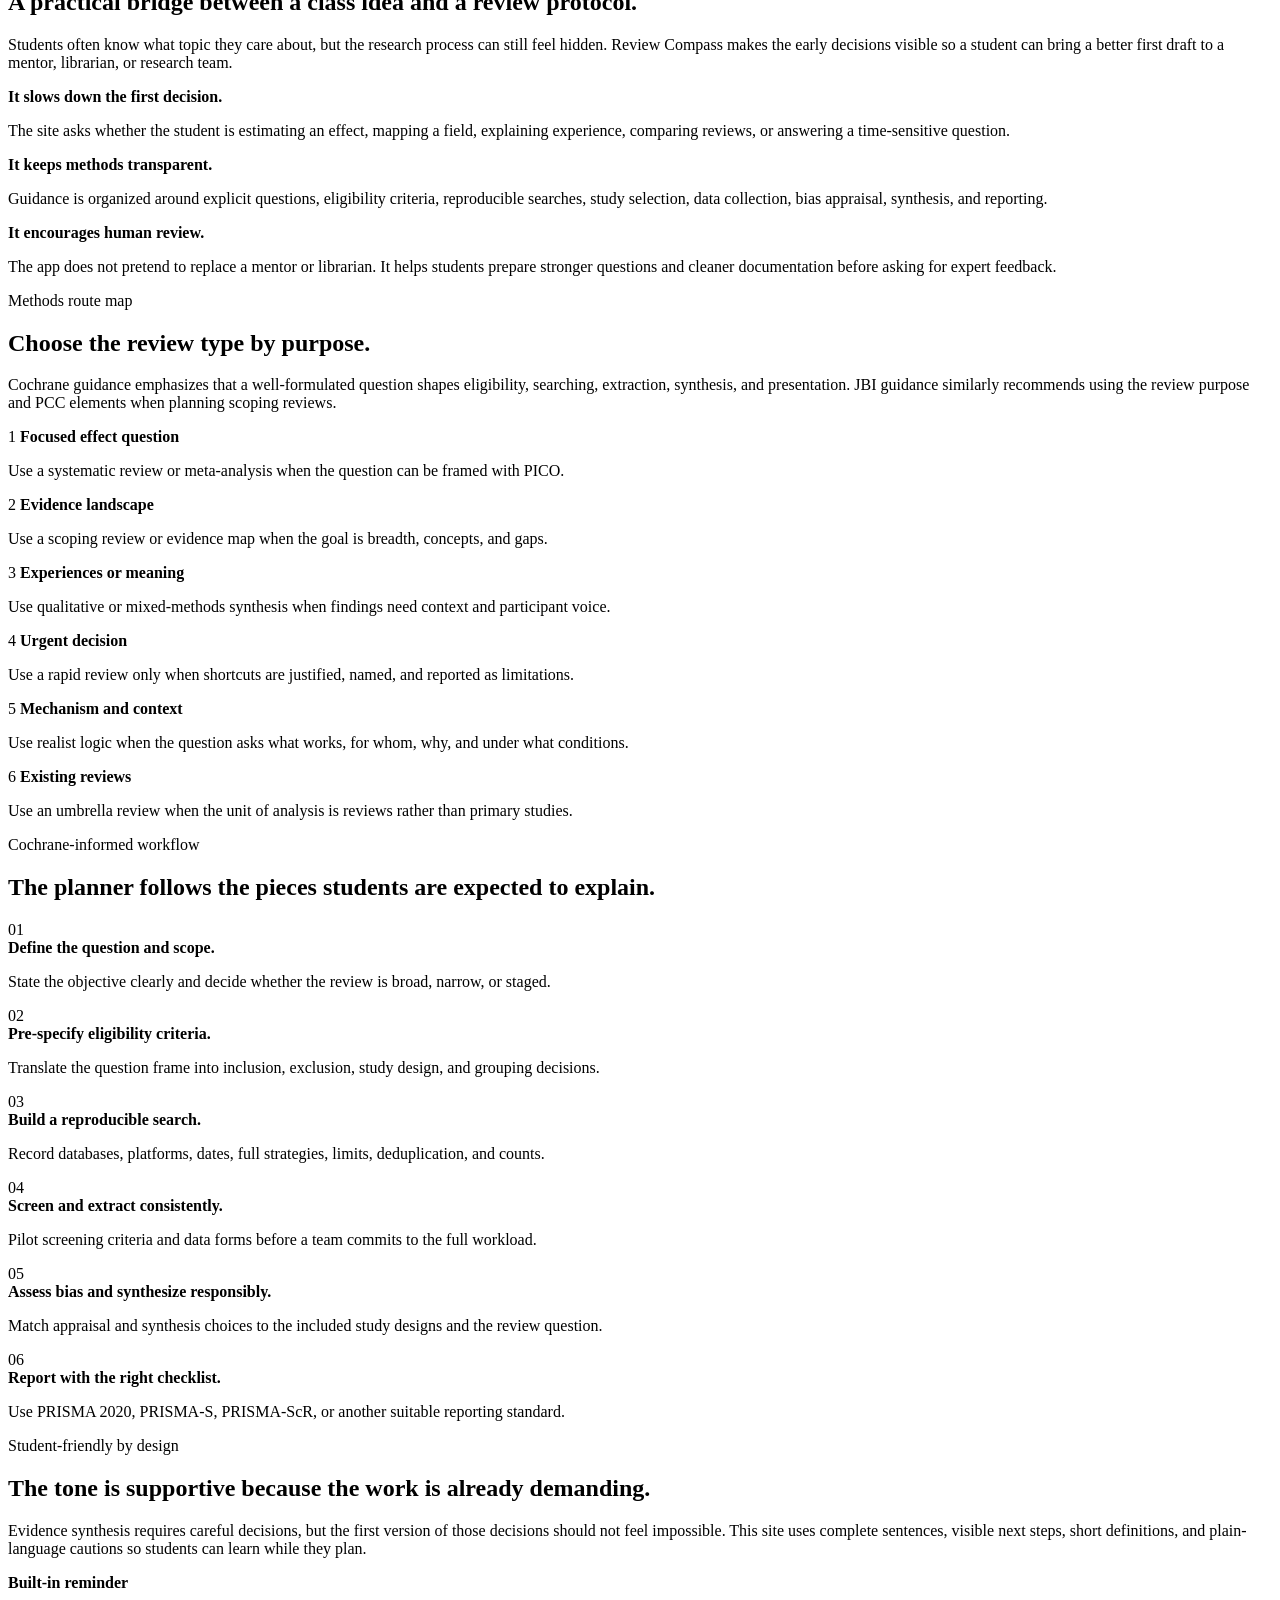
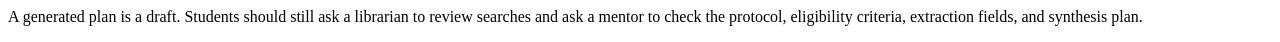
==== commit 51b2b853: "Update Review Compass multi-page overview" ====
--- a/review-compass-showcase/index.html
+++ b/review-compass-showcase/index.html
@@ -1,35 +1,217 @@
 <!doctype html>
 <html lang="en">
-<head>
-<meta charset="utf-8">
-<meta name="viewport" content="width=device-width, initial-scale=1">
-<meta name="description" content="Review Compass helps students choose and plan evidence reviews with student-friendly guidance.">
-<title>Review Compass</title>
-<style>
-:root{--bg:#fbfaf5;--paper:#fff;--ink:#18202f;--muted:#677185;--line:#ded7cb;--green:#0f7b68;--blue:#2468ad;--coral:#c94f4f;--gold:#986d10;--violet:#6d5bd0;--sky:#e2efff;--mint:#ddf5ec;--sun:#fff2bf;--rose:#ffe3dc;--lav:#ece7ff;--shadow:0 16px 34px rgba(43,35,28,.12);--r:8px;font-family:ui-sans-serif,system-ui,-apple-system,BlinkMacSystemFont,"Segoe UI",sans-serif}*{box-sizing:border-box}html{min-width:320px;background:var(--bg)}body{margin:0;color:var(--ink);background:linear-gradient(90deg,rgba(36,104,173,.055) 1px,transparent 1px),linear-gradient(0deg,rgba(36,104,173,.055) 1px,transparent 1px),linear-gradient(135deg,rgba(255,179,122,.18),transparent 22rem),linear-gradient(315deg,rgba(155,224,200,.2),transparent 24rem),var(--bg);background-size:34px 34px,34px 34px,auto,auto}h1,h2,h3,h4,p{margin:0}h2{font-size:clamp(1.75rem,4vw,2.4rem);line-height:1.04}p,li,td,button,textarea,select,strong,span{overflow-wrap:anywhere}button,textarea,select{font:inherit}.app{display:grid;grid-template-columns:minmax(300px,380px) minmax(0,1fr);min-height:100vh}.side{position:sticky;top:0;height:100vh;overflow:auto;border-right:2px solid rgba(24,32,47,.1);background:linear-gradient(180deg,rgba(255,255,255,.94),rgba(255,250,240,.96));padding:24px;box-shadow:18px 0 45px rgba(43,35,28,.08)}.brand{display:grid;grid-template-columns:44px 1fr;gap:12px;align-items:center;margin-bottom:24px}.mark{display:grid;width:44px;height:44px;place-items:center;border:2px solid rgba(24,32,47,.14);border-radius:8px;background:linear-gradient(135deg,var(--sun),var(--rose) 52%,var(--mint));box-shadow:0 8px 0 rgba(24,32,47,.08);transform:rotate(-3deg)}.muted,.brand p,.eyebrow,.status p{color:var(--muted)}.brand p{font-size:.9rem;line-height:1.35}.form{display:grid;gap:14px}.form label{display:grid;gap:7px;border:1px solid rgba(189,178,163,.65);border-radius:var(--r);background:rgba(255,255,255,.78);padding:10px;box-shadow:0 8px 18px rgba(43,35,28,.06)}.form label:nth-child(3n+1){background:linear-gradient(180deg,rgba(226,239,255,.72),rgba(255,255,255,.88))}.form label:nth-child(3n+2){background:linear-gradient(180deg,rgba(221,245,236,.72),rgba(255,255,255,.88))}.form label:nth-child(3n){background:linear-gradient(180deg,rgba(255,242,191,.7),rgba(255,255,255,.88))}label span{font-size:.82rem;font-weight:850;color:#3b4056}select,textarea{width:100%;max-width:100%;border:1px solid rgba(83,73,62,.28);border-radius:var(--r);background:rgba(255,255,255,.9);padding:10px 12px;color:var(--ink);outline:none}select{min-height:42px}textarea{min-height:44px;resize:vertical;line-height:1.45}.main{width:min(1180px,100%);margin:0 auto;padding:28px}.top{display:flex;gap:20px;align-items:center;justify-content:space-between;margin-bottom:20px}.eyebrow{margin-bottom:6px;font-size:.76rem;font-weight:900;text-transform:uppercase}.actions{display:flex;flex-wrap:wrap;gap:10px;justify-content:flex-end}.btn{display:inline-flex;min-height:42px;align-items:center;justify-content:center;border-radius:var(--r);padding:0 14px;font-weight:850;cursor:pointer}.ghost{border:1px solid rgba(24,32,47,.16);background:rgba(255,255,255,.9);box-shadow:0 6px 0 rgba(24,32,47,.06)}.primary{border:1px solid #ff8f5a;background:linear-gradient(135deg,#ff8f5a,#e45f64);color:#fff;box-shadow:0 7px 0 rgba(143,53,47,.24)}.status{display:grid;grid-template-columns:repeat(4,minmax(0,1fr));gap:10px;margin-bottom:18px}.status div{min-height:86px;border:1px solid rgba(24,32,47,.12);border-left:7px solid var(--green);border-radius:var(--r);background:#fff;padding:16px;box-shadow:0 14px 0 rgba(24,32,47,.08),var(--shadow)}.status div:nth-child(2){border-left-color:var(--violet)}.status div:nth-child(3){border-left-color:var(--blue)}.status div:nth-child(4){border-left-color:var(--coral)}.status strong{display:block;margin-bottom:8px;color:var(--green);font-size:1.35rem}.tabs{display:flex;gap:8px;overflow-x:auto;margin-bottom:18px;padding:8px;border:1px solid rgba(24,32,47,.12);border-radius:var(--r);background:linear-gradient(90deg,rgba(255,255,255,.86),rgba(246,241,255,.82));box-shadow:0 8px 22px rgba(43,35,28,.08)}.tab{flex:1 0 auto;min-width:96px;min-height:38px;border:1px solid rgba(24,32,47,.1);border-radius:6px;background:rgba(255,255,255,.7);color:var(--muted);font-weight:850;cursor:pointer}.tab.active{background:linear-gradient(135deg,#fff,var(--sun));color:var(--ink);box-shadow:0 7px 0 rgba(152,109,16,.15);transform:rotate(-1deg)}.panel{overflow:hidden;border:1px solid rgba(24,32,47,.12);border-radius:var(--r);background:linear-gradient(180deg,rgba(255,255,255,.97),rgba(255,253,247,.98));box-shadow:var(--shadow)}.panel[hidden]{display:none}.head{border-bottom:1px solid rgba(24,32,47,.1);background:linear-gradient(90deg,rgba(226,239,255,.78),rgba(236,231,255,.64),rgba(255,242,191,.52));padding:22px}.content{display:grid;gap:18px;padding:22px}.two{display:grid;grid-template-columns:repeat(2,minmax(0,1fr));gap:18px}.card,.note,.notes{border:1px solid rgba(24,32,47,.12);border-radius:var(--r);background:#fff;padding:18px;box-shadow:0 12px 28px rgba(43,35,28,.07);min-width:0}.fit{background:linear-gradient(135deg,rgba(255,255,255,.94),rgba(221,245,236,.72))}.warn{border:1px dashed rgba(152,109,16,.5);background:rgba(255,242,191,.72)}.chips{display:flex;flex-wrap:wrap;gap:8px;margin-top:12px}.chip{display:inline-block;max-width:100%;border:1px solid rgba(24,32,47,.12);border-radius:999px;background:linear-gradient(135deg,var(--lav),#fff);padding:6px 10px;color:#394065;font-size:.82rem;font-weight:850;line-height:1.25}.board-head{border-bottom:1px solid rgba(24,32,47,.1);background:linear-gradient(90deg,rgba(246,241,255,.75),rgba(226,239,255,.7));padding:16px 18px}.board{border:1px solid rgba(24,32,47,.12);border-radius:var(--r);background:#fff;box-shadow:0 12px 28px rgba(43,35,28,.07);overflow:hidden}.route,.gaps,.alts,.checks{display:grid;gap:12px;padding:18px}.route{grid-template-columns:repeat(auto-fit,minmax(190px,1fr))}.route article{position:relative;min-height:140px;border:1px solid rgba(24,32,47,.11);border-radius:var(--r);background:rgba(255,255,255,.9);padding:44px 14px 14px;box-shadow:0 8px 0 rgba(24,32,47,.05)}.route article:nth-child(2n){transform:rotate(.6deg)}.route article:nth-child(2n+1){transform:rotate(-.5deg)}.route article.on{border-color:rgba(15,123,104,.38);background:linear-gradient(180deg,rgba(221,245,236,.9),#fff);box-shadow:0 8px 0 rgba(15,123,104,.16),0 16px 26px rgba(43,35,28,.08)}.num{position:absolute;top:12px;left:12px;display:grid;width:25px;height:25px;place-items:center;border-radius:50%;background:var(--sky);color:var(--blue);font-size:.82rem;font-weight:900}.on .num{background:var(--green);color:#fff}.gap{display:grid;grid-template-columns:minmax(180px,1fr) minmax(110px,.36fr) 92px;gap:14px;align-items:center;border:1px solid rgba(24,32,47,.1);border-left:6px solid var(--green);border-radius:var(--r);background:#fff;padding:13px}.gap.needs{border-left-color:var(--coral)}.gap.watch{border-left-color:var(--gold)}.meter{height:13px;overflow:hidden;border-radius:999px;background:rgba(24,32,47,.08)}.meter b{display:block;height:100%;background:linear-gradient(90deg,var(--coral),var(--gold),var(--green))}.gap em{justify-self:end;color:var(--muted);font-size:.82rem;font-style:normal;font-weight:900}.table-wrap{overflow-x:auto}table{width:100%;min-width:900px;border-collapse:collapse}th,td{border-bottom:1px solid var(--line);padding:13px 12px;text-align:left;vertical-align:top}th{background:linear-gradient(135deg,var(--lav),var(--sky));font-size:.82rem}.sel td{background:rgba(221,245,236,.46)}.alts{grid-template-columns:repeat(3,minmax(0,1fr))}.alts article,.check{border:1px solid rgba(24,32,47,.1);border-radius:var(--r);background:linear-gradient(180deg,#fff,rgba(236,231,255,.45));padding:14px}.notes{background:linear-gradient(180deg,rgba(255,242,191,.78),rgba(255,255,255,.96))}.notes textarea{min-height:180px}.prompts{display:grid;gap:9px;margin-top:12px}.prompt{border:1px solid rgba(24,32,47,.12);border-radius:var(--r);background:rgba(255,255,255,.78);padding:10px 11px;text-align:left;box-shadow:0 5px 0 rgba(152,109,16,.1);cursor:pointer}.block{border-top:5px solid var(--green)}.search{display:grid;grid-template-columns:minmax(0,1.25fr) minmax(240px,.75fr);gap:18px}.code{overflow:auto;border-radius:var(--r);background:linear-gradient(180deg,rgba(16,34,45,.96),rgba(14,27,37,.98));color:#eefbf6;padding:18px;white-space:pre-wrap;line-height:1.55}.note{border-left:5px solid var(--blue);background:var(--sky)}.note.warn{border-left-color:var(--gold);background:var(--sun)}.screen{display:grid;grid-template-columns:minmax(0,1fr) minmax(260px,360px);gap:18px}.decision{min-height:240px}.badge{display:inline-flex;min-height:34px;align-items:center;margin-bottom:14px;border-radius:999px;padding:0 12px;font-weight:900}.include{background:var(--mint);color:var(--green)}.exclude{background:var(--rose);color:var(--coral)}.toast{position:fixed;right:18px;bottom:18px;max-width:340px;transform:translateY(20px);border-radius:var(--r);background:#17211e;color:#fff;opacity:0;pointer-events:none;padding:12px 14px;transition:.2s}.toast.show{opacity:1;transform:translateY(0)}@media(max-width:980px){.app{grid-template-columns:1fr}.side{position:relative;height:auto;border-right:0}.form{grid-template-columns:repeat(2,minmax(0,1fr))}}@media(max-width:760px){html{min-width:0}.main,.side{padding:18px}.top{display:block}.actions{margin-top:12px;justify-content:flex-start}.btn{flex:1 1 120px}.tabs{display:grid;grid-template-columns:repeat(3,minmax(0,1fr));overflow:visible}.tab{min-width:0}.status,.form,.two,.search,.screen,.gap,.alts{grid-template-columns:1fr}.content,.route,.gaps,.alts,.checks{padding:16px}.gap em{justify-self:start}table,thead,tbody,tr,td{display:block;width:100%;min-width:0}table{border-spacing:0 12px;border-collapse:separate}thead{position:absolute;width:1px;height:1px;overflow:hidden;clip:rect(0 0 0 0)}tr{border:1px solid var(--line);border-radius:var(--r);background:#fff;padding:12px}td{border:0;padding:8px 0}td:before{display:block;margin-bottom:3px;color:var(--muted);content:attr(data-label);font-size:.76rem;font-weight:900;text-transform:uppercase}}
-</style>
-</head>
-<body>
-<div class="app"><aside class="side"><div class="brand"><div class="mark" aria-hidden="true">RC</div><div><h1>Review Compass</h1><p>Research planning that keeps the next step visible.</p></div></div><form id="form" class="form"></form></aside><main class="main"><header class="top"><div><p class="eyebrow">Student evidence synthesis workspace</p><h2 id="title">Review plan</h2></div><div class="actions"><button class="btn ghost" id="reset" type="button">Reset</button><button class="btn ghost" id="copy" type="button">Copy</button><button class="btn primary" id="export" type="button">Export</button></div></header><section class="status"><div><strong id="ready">0%</strong><p id="readyText">drafting plan</p></div><div><strong id="frame">PICO</strong><p>question framework</p></div><div><strong id="sources">0</strong><p>sources named</p></div><div><strong id="reviewers">Dual</strong><p>screening plan</p></div></section><nav class="tabs" role="tablist" aria-label="Review workflow"></nav><section class="panel" id="guide"><div class="head"><p class="eyebrow">Step 0</p><h3>Choose the review path</h3></div><div class="content" id="guideOut"></div></section><section class="panel" id="question" hidden><div class="head"><p class="eyebrow">Step 1</p><h3>Shape the review question</h3></div><div class="content two" id="questionOut"></div></section><section class="panel" id="search" hidden><div class="head"><p class="eyebrow">Step 2</p><h3>Build a reproducible search draft</h3></div><div class="content search" id="searchOut"></div></section><section class="panel" id="screen" hidden><div class="head"><p class="eyebrow">Step 3</p><h3>Practice title and abstract screening</h3></div><div class="content screen"><label><span>Paste one title and abstract</span><textarea id="record" rows="8"></textarea></label><div class="card decision" id="screenOut"></div></div></section><section class="panel" id="extract" hidden><div class="head"><p class="eyebrow">Step 4</p><h3>Draft extraction fields</h3></div><div class="content table-wrap" id="extractOut"></div></section><section class="panel" id="report" hidden><div class="head"><p class="eyebrow">Step 5</p><h3>Check reporting readiness</h3></div><div class="content checks" id="reportOut"></div></section></main></div><div class="toast" id="toast"></div>
-<script>
-const types=[['systematic','Systematic review','PICO','Answering a focused question with explicit eligibility criteria.','Transparent synthesis, often with risk-of-bias appraisal.','Avoid using it for a broad evidence landscape that is not ready for one precise question.'],['scoping','Scoping review','PCC','Mapping what evidence exists, how a field is defined, and where gaps remain.','Evidence map, concept summary, and future research directions.','Do not treat it like a guideline-making review unless appraisal and synthesis plans support that.'],['rapid','Rapid review','PICO','Answering a time-sensitive question while documenting every shortcut.','Streamlined synthesis with stated limits and confidence tradeoffs.','Shortcuts must be named because they can affect completeness and bias.'],['meta-analysis','Meta-analysis','PICO','Pooling comparable quantitative outcomes across similar studies.','Effect estimates, heterogeneity summary, and sensitivity checks.','Do not pool results just because numbers exist; outcomes and designs need to be compatible.'],['umbrella','Umbrella review','PICOS','Comparing findings from existing systematic reviews or meta-analyses.','Review-of-reviews summary with overlap and certainty notes.','Keep review-level conclusions separate from primary-study details.'],['mapping','Evidence mapping review','PCC','Showing where evidence clusters across categories, settings, or populations.','Visual map, category counts, and gap table.','Use stable charting categories after piloting a sample of records.'],['qualitative','Qualitative evidence synthesis','SPIDER','Synthesizing experiences, meanings, perceptions, or implementation themes.','Themes, concepts, and confidence in qualitative findings.','Keep participant voice, author interpretation, and reviewer interpretation distinct.'],['mixed-methods','Mixed-methods review','PICO/PCC','Integrating quantitative outcomes with qualitative explanations.','Integrated synthesis showing convergence, divergence, and gaps.','Plan integration early so one evidence type does not quietly dominate.'],['integrative','Integrative review','PCC','Combining diverse empirical, theoretical, or practice-based sources.','Broad synthesis of patterns across evidence types.','Define eligible source types carefully so the review does not become arbitrary.'],['narrative','Narrative review','Topic map','Explaining a broad topic, history, or theory when systematic searching is not the main claim.','Thematic explanation with transparent source-selection logic.','Be honest about source selection so readers do not confuse it with a systematic review.'],['realist','Realist review','CMO','Explaining how and why an intervention or program works in particular contexts.','Program theory built from context, mechanism, and outcome patterns.','The method needs iterative theory refinement, not only a list of study results.']].map(([id,label,frame,best,output,caution])=>({id,label,frame,best,output,caution}));
-const paths=[['I need a focused answer',['systematic','meta-analysis','rapid'],'Use PICO and decide whether you need a full review, a rapid review, or a pooled estimate.'],['I need to map the field',['scoping','mapping','integrative'],'Use PCC, chart categories, and focus on what evidence exists and where gaps remain.'],['I need to synthesize experiences',['qualitative','mixed-methods'],'Use SPIDER or a mixed frame, then plan how themes and outcomes will be integrated.'],['I need to compare reviews',['umbrella'],'Use review-level eligibility criteria and track overlap between included reviews.'],['I need to explain what works for whom',['realist'],'Use CMO logic and build a program theory from context, mechanism, and outcome patterns.'],['I need a broad explanation',['narrative'],'Use a topic map and make the source-selection logic transparent.']];
-const fields=[['reviewType','Review type','select'],['topic','Working topic',3],['population','Population or problem',2],['concept','Concept or intervention',2],['context','Context, comparison, or setting',2],['outcomes','Outcomes or evidence signals',2],['databases','Databases and sources',2],['include','Include when',3],['exclude','Exclude when',3],['teamPlan','Reviewer plan',3]],def={reviewType:'systematic',topic:'Food insecurity and academic outcomes among college students',population:'college students',concept:'food insecurity',context:'higher education settings',outcomes:'academic performance, retention, mental health',databases:'PubMed, Scopus, PsycINFO, CINAHL, Web of Science',include:'Empirical studies that examine college students and report food insecurity with academic, retention, or mental health outcomes.',exclude:'Editorials, opinion pieces, protocols without results, animal-only studies, and articles that do not include college students.',teamPlan:'Two reviewers screen titles and abstracts independently, resolve conflicts through discussion, and ask a mentor or librarian to review the final search.'};
-const $=s=>document.querySelector(s),esc=s=>String(s??'').replace(/[&<>"']/g,m=>({'&':'&amp;','<':'&lt;','>':'&gt;','"':'&quot;',"'":'&#039;'}[m])),split=s=>String(s||'').split(/\s*(?:,|;|\n|\band\b)\s*/i).map(x=>x.trim()).filter(Boolean),type=()=>types.find(t=>t.id===state.reviewType)||types[0];let state={...def,...JSON.parse(localStorage.rcProject||'{}')},record=localStorage.rcRecord||'A cross-sectional survey of college students examined food insecurity, grade point average, retention concerns, and symptoms of anxiety during the academic year.',notes=localStorage.rcNotes||'';
-function init(){form.innerHTML=fields.map(([k,l,r])=>`<label><span>${l}</span>${r==='select'?`<select name="${k}">${types.map(t=>`<option value="${t.id}">${t.label}</option>`).join('')}</select>`:`<textarea name="${k}" rows="${r}"></textarea>`}</label>`).join('');$('.tabs').innerHTML=['Guide','Question','Search','Screen','Extract','Report'].map((n,i)=>`<button class="tab ${i?'':'active'}" data-tab="${n.toLowerCase()}" type="button" role="tab" aria-selected="${!i}">${n}</button>`).join('');for(const [k] of fields)form.elements[k].value=state[k];$('#record').value=record;render()}
-form.oninput=()=>{state=Object.fromEntries(new FormData(form));localStorage.rcProject=JSON.stringify(state);render()};$('#record').oninput=e=>{record=e.target.value;localStorage.rcRecord=record;renderScreen()};$('.tabs').onclick=e=>{const b=e.target.closest('[data-tab]');if(!b)return;document.querySelectorAll('.tab').forEach(x=>{x.classList.toggle('active',x===b);x.setAttribute('aria-selected',x===b)});document.querySelectorAll('.panel').forEach(p=>p.hidden=p.id!==b.dataset.tab)};$('#reset').onclick=()=>{state={...def};record=def.topic;notes='';localStorage.clear();init();toast('The sample project has been restored.')};$('#copy').onclick=async()=>{await navigator.clipboard?.writeText(packet()).catch(()=>{});toast('The project packet is copied.')};$('#export').onclick=()=>{const a=document.createElement('a');a.href=URL.createObjectURL(new Blob([packet()],{type:'text/markdown'}));a.download='review-compass-project-packet.md';a.click();toast('The project packet has been exported.')};
-function render(){const filled=['topic','population','concept','context','outcomes','databases','include','exclude','teamPlan'].filter(k=>(state[k]||'').length>7).length;$('#title').textContent=state.topic||'Review plan';$('#ready').textContent=Math.round(filled/9*100)+'%';$('#readyText').textContent=filled>7?'ready for methods review':filled>5?'nearly ready':'drafting plan';$('#frame').textContent=type().frame;$('#sources').textContent=split(state.databases).length;$('#reviewers').textContent=/two|dual|independent/i.test(state.teamPlan)?'Dual':'Single';renderGuide();renderQuestion();renderSearch();renderScreen();renderExtract();renderReport()}
-function renderGuide(){const t=type(),g=gaps();guideOut.innerHTML=`<div class="two"><section class="card fit"><p class="eyebrow">Review fit</p><h4>${t.label}</h4><p>${t.best}</p><div class="chips"><span class="chip">${t.frame}</span><span class="chip">${t.output}</span></div></section><section class="card warn"><h4>Watch-out</h4><p>${t.caution}</p></section></div><section class="board"><div class="board-head"><p class="eyebrow">Decision diagram</p><h4>Choose by purpose</h4></div><div class="route">${paths.map((p,i)=>`<article class="${p[1].includes(t.id)?'on':''}"><span class="num">${i+1}</span><strong>${p[0]}</strong><p>${p[2]}</p></article>`).join('')}</div></section><section class="board"><div class="board-head"><p class="eyebrow">Common gaps chart</p><h4>Needs to check before the review grows</h4></div><div class="gaps">${g.map(x=>`<article class="gap ${x.status}"><div><strong>${x.gap}</strong><p>${x.need}</p></div><div class="meter"><b style="width:${x.score}%"></b></div><em>${x.label}</em></article>`).join('')}</div></section><section class="board"><div class="board-head"><p class="eyebrow">Comparison table</p><h4>Review type quick match</h4></div><div class="table-wrap"><table><thead><tr><th>Review type</th><th>Best fit</th><th>Frame</th><th>Output</th><th>Caution</th></tr></thead><tbody>${types.map(r=>`<tr class="${r.id===t.id?'sel':''}"><td data-label="Review type"><strong>${r.label}</strong></td><td data-label="Best fit">${r.best}</td><td data-label="Frame">${r.frame}</td><td data-label="Output">${r.output}</td><td data-label="Caution">${r.caution}</td></tr>`).join('')}</tbody></table></div></section><section class="board"><div class="board-head"><p class="eyebrow">Maybe compare</p><h4>Nearby options</h4></div><div class="alts">${alternates().map(r=>`<article><strong>${r.label}</strong><p>${r.best}</p></article>`).join('')}</div></section><section class="notes"><p class="eyebrow">Student notes</p><h4>Questions for your mentor or librarian</h4><textarea id="notes" aria-label="Student notes">${esc(notes)}</textarea><div class="prompts">${mentorPrompts().map(p=>`<button class="prompt" type="button">${p}</button>`).join('')}</div></section>`;$('#notes').oninput=e=>{notes=e.target.value;localStorage.rcNotes=notes};document.querySelectorAll('.prompt').forEach(b=>b.onclick=()=>{notes+=(notes.trim()?'\n\n':'')+'- '+b.textContent;$('#notes').value=notes;localStorage.rcNotes=notes;toast('That note prompt was added.')})}
-function gaps(){const src=split(state.databases).length,team=state.teamPlan||'',terms=split(state.population).length+split(state.concept).length+split(state.outcomes).length+split(state.context).length,core=['topic','population','concept','include','exclude'].every(k=>(state[k]||'').length>7);return[['Review type fit','Students often choose a review label before they know the purpose of the review.','steady','Selected',92],['Protocol rationale','Weak protocols make eligibility rules drift during screening.',core?'steady':'needs',core?'Ready':'Add detail',core?86:48],['Search reproducibility','Searches are hard to repeat when databases, dates, limits, and counts are missing.',src>1?'steady':'needs',src>1?'Document':'Name sources',src>1?82:40],['Search term coverage','Missed synonyms or controlled vocabulary can change what the review finds.',terms>5?'steady':'needs',terms>5?'Broad enough':'Expand terms',terms>5?78:44],['Screening reliability','Single-reviewer screening can miss records or apply criteria inconsistently.',/two|dual|independent|second|mentor/i.test(team)?'steady':'needs',/two|dual|independent|second|mentor/i.test(team)?'Checked':'Add checker',/two|dual|independent|second|mentor/i.test(team)?84:38],['Extraction piloting','Extraction errors are common when fields are vague or reviewers are not trained.',/pilot|sample|calibration/i.test(team)?'steady':'watch',/pilot|sample|calibration/i.test(team)?'Piloted':'Plan pilot',/pilot|sample|calibration/i.test(team)?82:58],['Synthesis plan','Teams can collect too much data if they do not know how findings will be grouped.',(state.outcomes||state.context)?'steady':'needs',(state.outcomes||state.context)?'Visible':'Choose plan',(state.outcomes||state.context)?80:42],['Reporting checklist','Good review work can be hard to trust if checklist items are missing.','steady','Matched',88]].map(([gap,need,status,label,score])=>({gap,need,status,label,score}))}
-function alternates(){let text=Object.values(state).join(' ').toLowerCase(),ids=[];if(/gap|map|scope|available|breadth/.test(text))ids.push('scoping','mapping');if(/effect|impact|outcome|association|risk|trial/.test(text))ids.push('systematic','meta-analysis');if(/experience|barrier|theme|perception/.test(text))ids.push('qualitative','mixed-methods');if(/rapid|urgent|policy/.test(text))ids.push('rapid');return [...new Set(ids.filter(x=>x!==state.reviewType))].slice(0,3).map(id=>types.find(t=>t.id===id)).filter(Boolean).concat(types.filter(t=>t.id!==state.reviewType).slice(0,2)).slice(0,3)}
-function mentorPrompts(){return[`Is a ${type().label.toLowerCase()} the strongest design for this purpose, or should the question be narrowed or broadened?`,split(state.databases).length?`Do ${split(state.databases).join(', ')} cover the most important literature for this field?`:'Which databases, registries, websites, or citation-searching steps should be added?','Which step should be piloted first: search terms, screening criteria, or extraction fields?','What reporting checklist or protocol repository should be used for this review type?']}
-function question(){return type().frame==='PCC'?`What is known about ${state.concept||'[concept]'} among ${state.population||'[population]'} in ${state.context||'[context]'}?`:`Among ${state.population||'[population]'} in ${state.context||'[context]'}, how is ${state.concept||'[concept]'} associated with ${state.outcomes||'[outcomes]'}?`}
-function renderQuestion(){questionOut.innerHTML=block('Working Question',question(),'full')+block(type().frame+' Frame',`${type().frame} helps this ${type().label.toLowerCase()} match its purpose. ${type().best}`)+block('Rationale',`This review is framed around ${state.topic}. The generated materials should be checked by a mentor or librarian before searching or screening.`)+block('Eligibility',`<ul><li><strong>Population:</strong> Include records focused on ${state.population}.</li><li><strong>Concept:</strong> Include records that address ${state.concept}.</li><li><strong>Include when:</strong> ${state.include}</li><li><strong>Exclude when:</strong> ${state.exclude}</li></ul>`,'full')}
-function renderSearch(){const groups=[state.population,state.concept,state.outcomes].map(split).filter(x=>x.length),search=groups.map(g=>'('+g.map(x=>'"'+x+'"[Title/Abstract]').join(' OR ')+')').join('\nAND ');searchOut.innerHTML=`<pre class="code">${esc(search)}</pre><div class="stack"><section class="note"><p><strong>Search documentation.</strong> Record the exact search, date searched, limits, and number of results before deduplication.</p></section><section class="note"><p><strong>Source coverage.</strong> Your source list names ${split(state.databases).join(', ')}.</p></section><section class="note warn"><p><strong>Peer review.</strong> Ask a librarian or experienced reviewer to check the search before screening.</p></section></div>`}
-function renderScreen(){let txt=record.toLowerCase(),inc=[...split(state.population),...split(state.concept),...split(state.outcomes)].filter(x=>txt.includes(x.toLowerCase())),bad=['editorial','commentary','protocol','animal','mouse','rat'].filter(x=>txt.includes(x)),ok=inc.length>=2&&!bad.length;screenOut.innerHTML=`<div class="badge ${ok?'include':'exclude'}">${ok?'Include':'Exclude'} with ${inc.length>2||bad.length?'high':'medium'} confidence</div><h4>Decision Rationale</h4><ul><li>${bad.length?'The record contains exclusion signals: '+bad.join(', ')+'.':'No hard exclusion signal was found.'}</li><li>${inc.length?'Matched project terms: '+inc.join(', ')+'.':'The record does not clearly match the core terms yet.'}</li></ul>`}
-function renderExtract(){const rows=[['Citation','Authors, year, title, journal, DOI, and database source.','Keep enough detail to trace the record later.'],['Study design','Design, setting, sample size, and data source.','Use the authors design label when possible.'],['Population',state.population,'Capture eligibility-relevant details.'],['Concept or exposure',state.concept,'Record how the concept was measured.'],['Outcomes or evidence signals',state.outcomes,'Note units, time points, and definitions.'],['Pilot note','What changed after testing the form on a few records.','Record dated reasons for edits.'],['Key findings','Main results that answer the review question.','Separate results from interpretation.']];extractOut.innerHTML=`<table><thead><tr><th>Field</th><th>Definition</th><th>Reviewer note</th></tr></thead><tbody>${rows.map(r=>`<tr><td data-label="Field"><strong>${r[0]}</strong></td><td data-label="Definition">${r[1]}</td><td data-label="Reviewer note">${r[2]}</td></tr>`).join('')}</tbody></table>`}
-function renderReport(){const items=['Identify the report as a '+type().label.toLowerCase()+'.','State the review question using '+type().frame+' language.','Report inclusion and exclusion criteria clearly enough for another reviewer to apply them.','List each database, platform, registry, website, and supplementary source.','Preserve full search strategies, dates, limits, deduplication, and record counts.','Describe reviewer roles, conflict resolution, and how records move to full text.','Define each extraction field before extraction and pilot the form.','Describe how results will be grouped, summarized, mapped, or analyzed.','Name limitations in search coverage, screening, extraction, and included evidence.','Report funding sources and conflicts for the review.'];reportOut.innerHTML=items.map(x=>`<section class="check"><strong>OK</strong><p>${x}</p></section>`).join('')}
-function block(t,h,c=''){return`<section class="card block ${c}"><h4>${t}</h4><p>${typeof h==='string'&&!h.startsWith('<')?esc(h):h}</p></section>`}function packet(){return`# Review Compass\n\n## Review Question\n${question()}\n\n## Review Type Guidance\nSelected type: ${type().label}\nBest fit: ${type().best}\n\n## Common Gap Checks\n${gaps().map(g=>'- '+g.gap+': '+g.need).join('\n')}\n\n## Student Notes\n${notes||'No student notes were added yet.'}`}let timer;function toast(m){const t=$('#toast');t.textContent=m;t.classList.add('show');clearTimeout(timer);timer=setTimeout(()=>t.classList.remove('show'),2300)}init();
-</script>
-</body>
+  <head>
+    <meta charset="utf-8">
+    <meta name="viewport" content="width=device-width, initial-scale=1">
+    <meta
+      name="description"
+      content="Review Compass is a student-friendly, Cochrane-informed guide for planning systematic reviews, scoping reviews, rapid reviews, and related evidence syntheses."
+    >
+    <title>Review Compass | Student Evidence Review Guide</title>
+    <link rel="stylesheet" href="./styles.css">
+  </head>
+  <body class="site-body">
+    <header class="site-header">
+      <a class="site-brand" href="./index.html" aria-label="Review Compass home">
+        <span class="brand-mark small" aria-hidden="true">
+          <svg viewBox="0 0 32 32" role="img">
+            <circle cx="16" cy="16" r="11"></circle>
+            <path d="M19.5 8.5 16.8 17 8.5 19.5 13.2 15z"></path>
+            <path d="M16 4.5v3"></path>
+            <path d="M16 24.5v3"></path>
+            <path d="M4.5 16h3"></path>
+            <path d="M24.5 16h3"></path>
+          </svg>
+        </span>
+        <span>Review Compass</span>
+      </a>
+      <nav class="site-nav" aria-label="Website pages">
+        <a class="is-current" href="./index.html">Overview</a>
+        <a href="./planner.html">Planner</a>
+        <a href="./review-types.html">Review Types</a>
+        <a href="./cochrane-methods.html">Methods</a>
+        <a href="./common-gaps.html">Gaps</a>
+        <a href="./references.html">References</a>
+      </nav>
+    </header>
+
+    <main class="site-main">
+      <section class="atlas-hero" aria-labelledby="hero-title">
+        <div class="hero-copy">
+          <p class="surface-label">Student evidence synthesis workspace</p>
+          <h1 id="hero-title">Plan a stronger review before the search gets messy.</h1>
+          <p>
+            Review Compass helps students turn a rough topic into a clearer review purpose, question frame,
+            search plan, screening approach, extraction codebook, and reporting checklist.
+          </p>
+          <div class="hero-actions">
+            <a class="primary-link" href="./planner.html">Open the planner</a>
+            <a class="secondary-link" href="./cochrane-methods.html">Study the method guide</a>
+          </div>
+        </div>
+
+        <div class="compass-visual" aria-label="Review Compass route map">
+          <div class="compass-ring">
+            <span>Question</span>
+            <span>Search</span>
+            <span>Screen</span>
+            <span>Extract</span>
+          </div>
+          <div class="compass-center">
+            <strong>Purpose first</strong>
+            <p>Choose the review type before building the workflow.</p>
+          </div>
+        </div>
+      </section>
+
+      <section class="page-band" aria-labelledby="why-title">
+        <div class="section-heading">
+          <p class="surface-label">Why this exists</p>
+          <h2 id="why-title">A practical bridge between a class idea and a review protocol.</h2>
+          <p>
+            Students often know what topic they care about, but the research process can still feel hidden.
+            Review Compass makes the early decisions visible so a student can bring a better first draft to a
+            mentor, librarian, or research team.
+          </p>
+        </div>
+        <div class="feature-grid three">
+          <article class="feature-tile">
+            <strong>It slows down the first decision.</strong>
+            <p>
+              The site asks whether the student is estimating an effect, mapping a field, explaining experience,
+              comparing reviews, or answering a time-sensitive question.
+            </p>
+          </article>
+          <article class="feature-tile">
+            <strong>It keeps methods transparent.</strong>
+            <p>
+              Guidance is organized around explicit questions, eligibility criteria, reproducible searches,
+              study selection, data collection, bias appraisal, synthesis, and reporting.
+            </p>
+          </article>
+          <article class="feature-tile">
+            <strong>It encourages human review.</strong>
+            <p>
+              The app does not pretend to replace a mentor or librarian. It helps students prepare stronger
+              questions and cleaner documentation before asking for expert feedback.
+            </p>
+          </article>
+        </div>
+      </section>
+
+      <section class="page-band color-wash" aria-labelledby="route-title">
+        <div class="section-heading">
+          <p class="surface-label">Methods route map</p>
+          <h2 id="route-title">Choose the review type by purpose.</h2>
+          <p>
+            Cochrane guidance emphasizes that a well-formulated question shapes eligibility, searching,
+            extraction, synthesis, and presentation. JBI guidance similarly recommends using the review purpose
+            and PCC elements when planning scoping reviews.
+          </p>
+        </div>
+        <div class="route-diagram" aria-label="Review type decision route">
+          <article>
+            <span>1</span>
+            <strong>Focused effect question</strong>
+            <p>Use a systematic review or meta-analysis when the question can be framed with PICO.</p>
+          </article>
+          <article>
+            <span>2</span>
+            <strong>Evidence landscape</strong>
+            <p>Use a scoping review or evidence map when the goal is breadth, concepts, and gaps.</p>
+          </article>
+          <article>
+            <span>3</span>
+            <strong>Experiences or meaning</strong>
+            <p>Use qualitative or mixed-methods synthesis when findings need context and participant voice.</p>
+          </article>
+          <article>
+            <span>4</span>
+            <strong>Urgent decision</strong>
+            <p>Use a rapid review only when shortcuts are justified, named, and reported as limitations.</p>
+          </article>
+          <article>
+            <span>5</span>
+            <strong>Mechanism and context</strong>
+            <p>Use realist logic when the question asks what works, for whom, why, and under what conditions.</p>
+          </article>
+          <article>
+            <span>6</span>
+            <strong>Existing reviews</strong>
+            <p>Use an umbrella review when the unit of analysis is reviews rather than primary studies.</p>
+          </article>
+        </div>
+      </section>
+
+      <section class="page-band" aria-labelledby="workflow-title">
+        <div class="section-heading">
+          <p class="surface-label">Cochrane-informed workflow</p>
+          <h2 id="workflow-title">The planner follows the pieces students are expected to explain.</h2>
+        </div>
+        <div class="workflow-ladder">
+          <article>
+            <span>01</span>
+            <div>
+              <strong>Define the question and scope.</strong>
+              <p>State the objective clearly and decide whether the review is broad, narrow, or staged.</p>
+            </div>
+          </article>
+          <article>
+            <span>02</span>
+            <div>
+              <strong>Pre-specify eligibility criteria.</strong>
+              <p>Translate the question frame into inclusion, exclusion, study design, and grouping decisions.</p>
+            </div>
+          </article>
+          <article>
+            <span>03</span>
+            <div>
+              <strong>Build a reproducible search.</strong>
+              <p>Record databases, platforms, dates, full strategies, limits, deduplication, and counts.</p>
+            </div>
+          </article>
+          <article>
+            <span>04</span>
+            <div>
+              <strong>Screen and extract consistently.</strong>
+              <p>Pilot screening criteria and data forms before a team commits to the full workload.</p>
+            </div>
+          </article>
+          <article>
+            <span>05</span>
+            <div>
+              <strong>Assess bias and synthesize responsibly.</strong>
+              <p>Match appraisal and synthesis choices to the included study designs and the review question.</p>
+            </div>
+          </article>
+          <article>
+            <span>06</span>
+            <div>
+              <strong>Report with the right checklist.</strong>
+              <p>Use PRISMA 2020, PRISMA-S, PRISMA-ScR, or another suitable reporting standard.</p>
+            </div>
+          </article>
+        </div>
+      </section>
+
+      <section class="page-band split-band" aria-labelledby="student-title">
+        <div>
+          <p class="surface-label">Student-friendly by design</p>
+          <h2 id="student-title">The tone is supportive because the work is already demanding.</h2>
+          <p>
+            Evidence synthesis requires careful decisions, but the first version of those decisions should not
+            feel impossible. This site uses complete sentences, visible next steps, short definitions, and
+            plain-language cautions so students can learn while they plan.
+          </p>
+        </div>
+        <aside class="sticky-note">
+          <strong>Built-in reminder</strong>
+          <p>
+            A generated plan is a draft. Students should still ask a librarian to review searches and ask a
+            mentor to check the protocol, eligibility criteria, extraction fields, and synthesis plan.
+          </p>
+        </aside>
+      </section>
+    </main>
+  </body>
 </html>
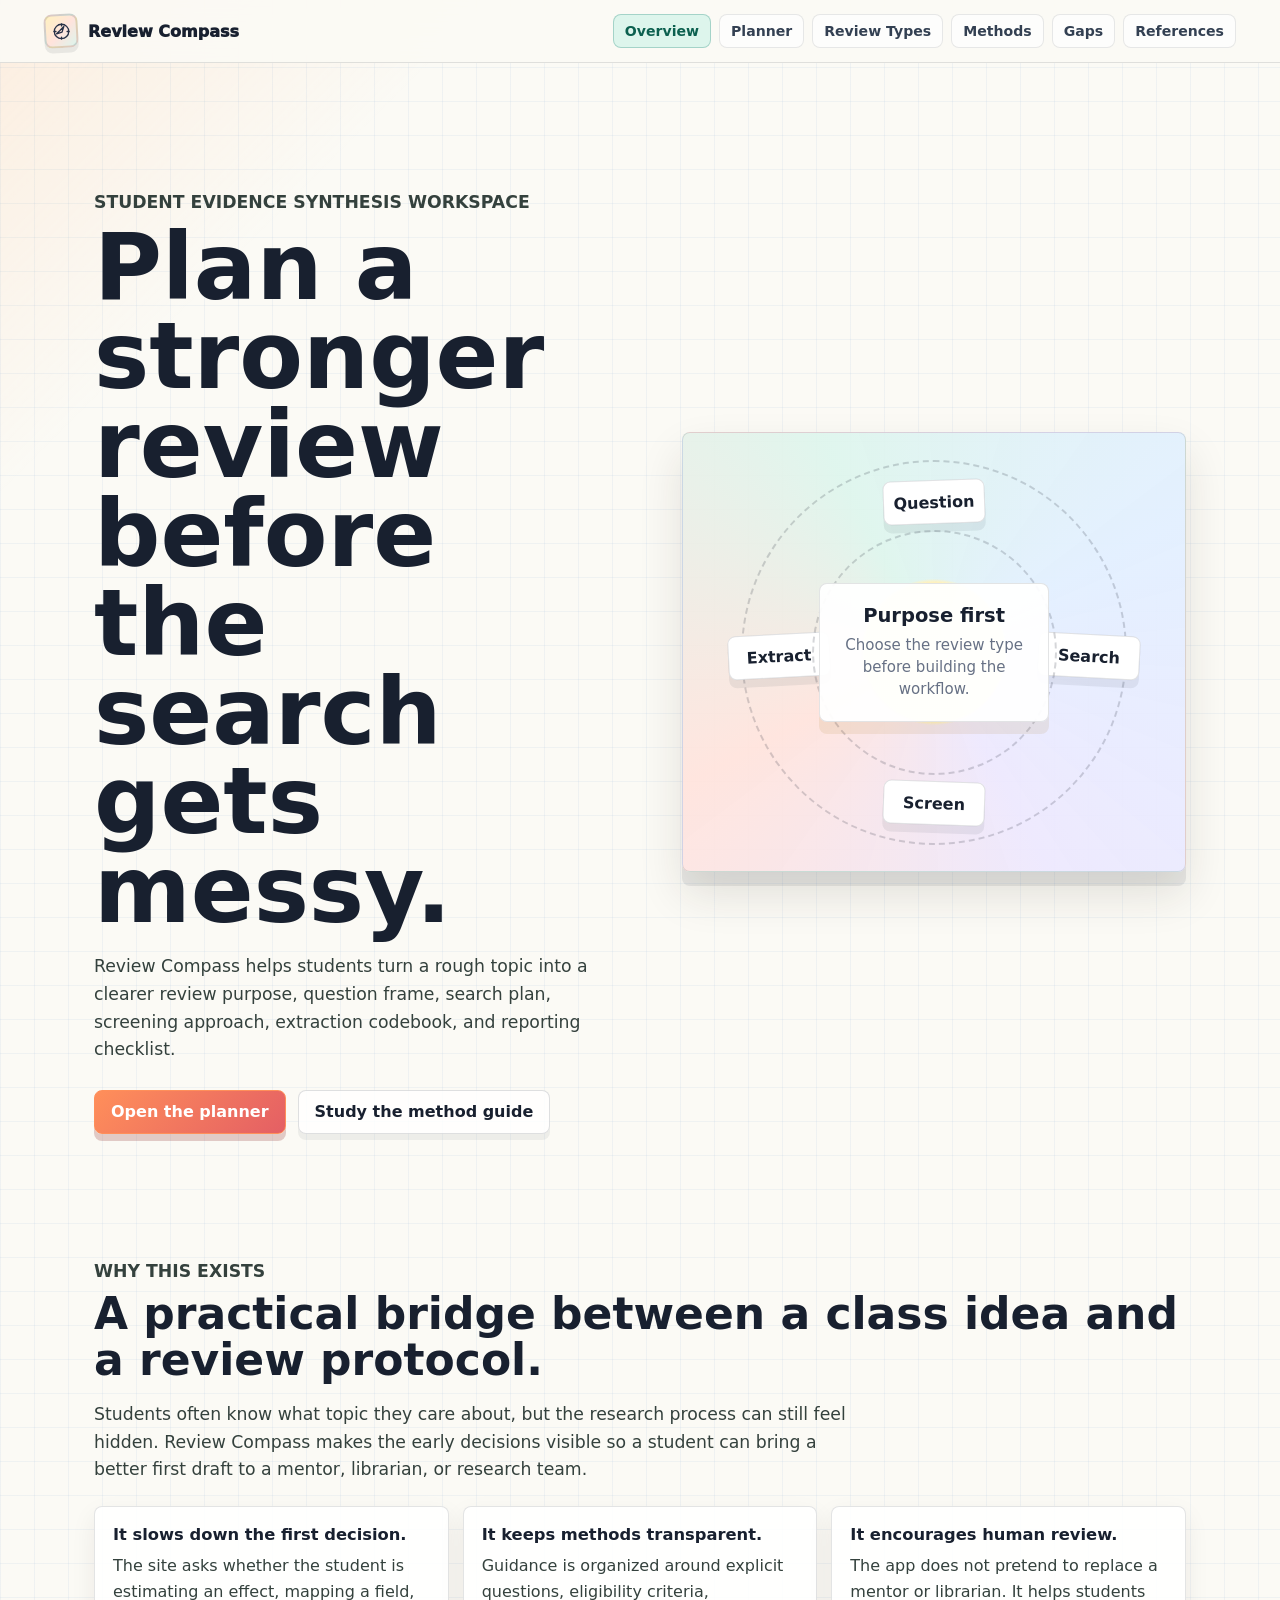
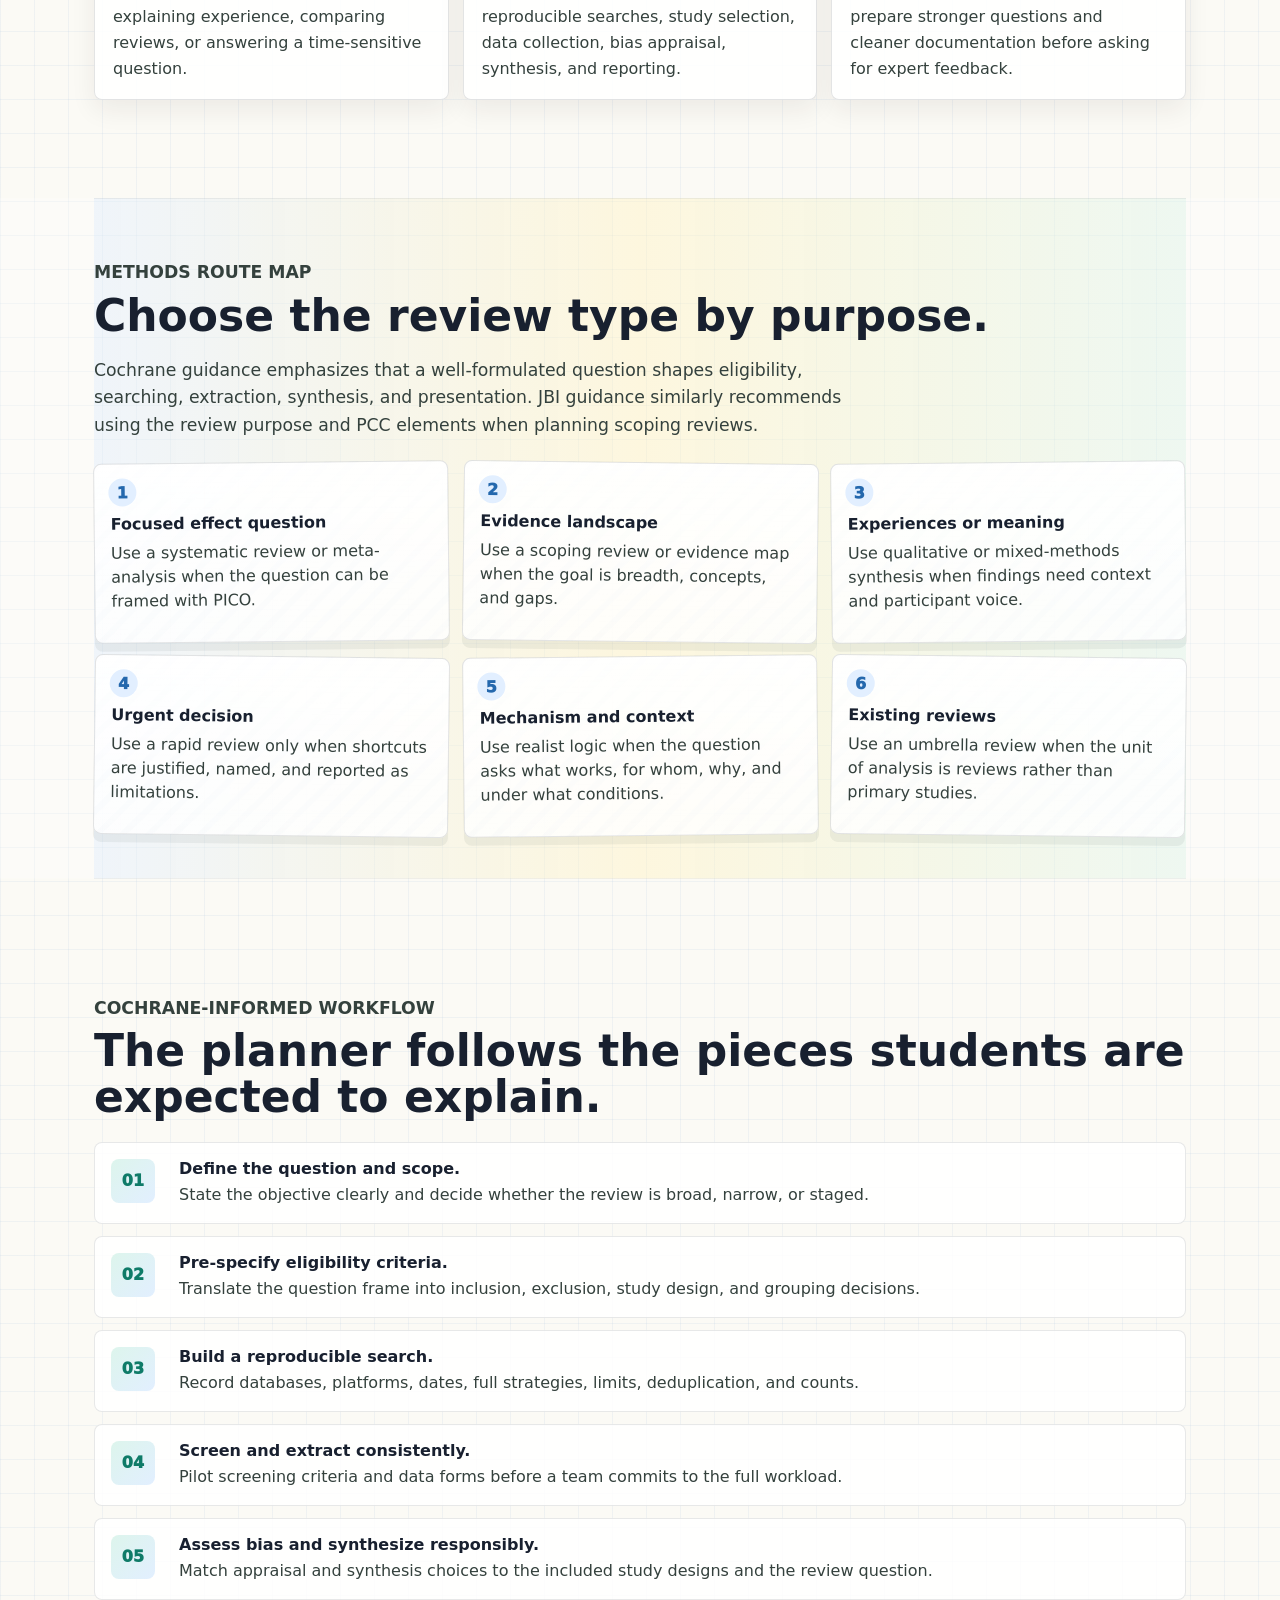
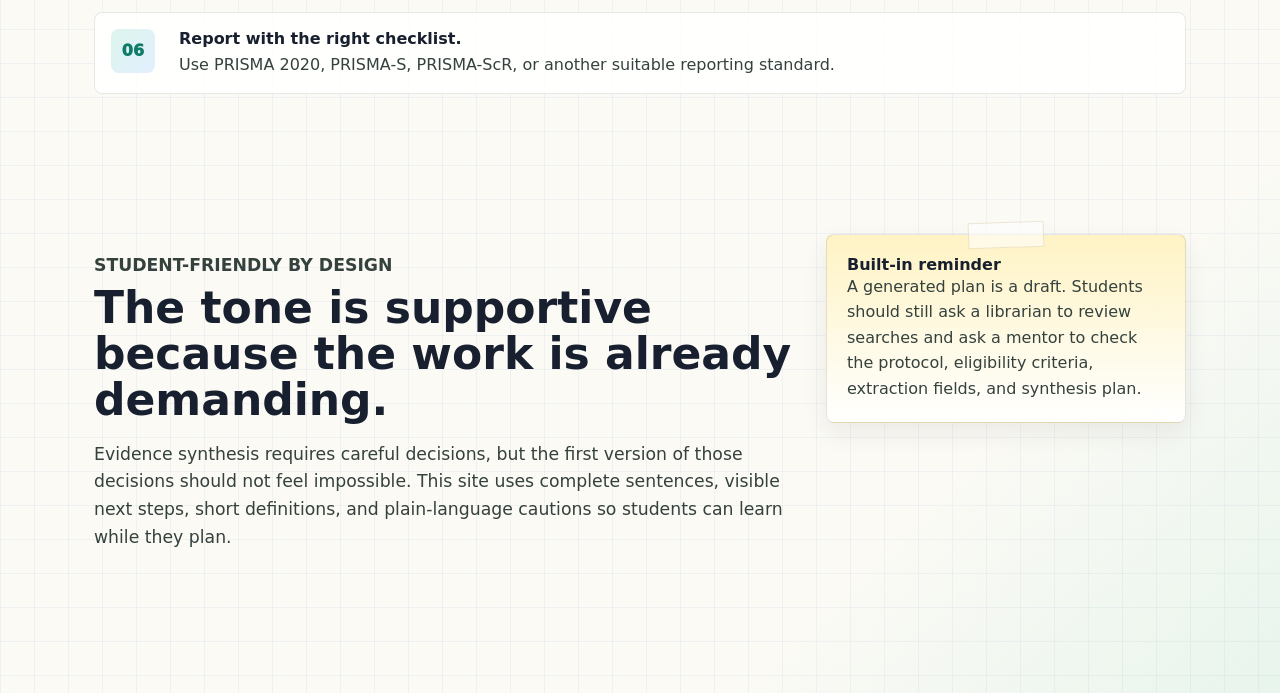
==== commit 9a9072fb: "Harden Review Compass public hosting" ====
--- a/review-compass-showcase/index.html
+++ b/review-compass-showcase/index.html
@@ -3,6 +3,8 @@
   <head>
     <meta charset="utf-8">
     <meta name="viewport" content="width=device-width, initial-scale=1">
+    <meta http-equiv="Content-Security-Policy" content="default-src 'self'; script-src 'self'; style-src 'self'; img-src 'self' data:; connect-src 'none'; object-src 'none'; base-uri 'none'; form-action 'none'; font-src 'self' data:; frame-src 'none'; media-src 'none'; upgrade-insecure-requests">
+    <meta name="referrer" content="no-referrer">
     <meta
       name="description"
       content="Review Compass is a student-friendly, Cochrane-informed guide for planning systematic reviews, scoping reviews, rapid reviews, and related evidence syntheses."
--- a/review-compass-showcase/styles.css
+++ b/review-compass-showcase/styles.css
@@ -0,0 +1 @@
+:root{color-scheme:light;--bg:#fbfaf5;--paper:#ffffff;--paper-strong:#f6f1ff;--ink:#18202f;--muted:#677185;--line:#ded7cb;--line-strong:#bdb2a3;--green:#0f7b68;--green-soft:#ddf5ec;--blue:#2468ad;--blue-soft:#e2efff;--coral:#c94f4f;--coral-soft:#ffe3dc;--gold:#986d10;--gold-soft:#fff2bf;--violet:#6d5bd0;--violet-soft:#ece7ff;--peach:#ffb37a;--mint:#9be0c8;--shadow:0 20px 45px rgba(43,35,28,0.12);--shadow-pop:0 14px 0 rgba(24,32,47,0.08),0 22px 45px rgba(43,35,28,0.12);--radius:8px;--font:ui-sans-serif,system-ui,-apple-system,BlinkMacSystemFont,"Segoe UI",sans-serif}*{box-sizing:border-box}html{min-width:320px;background:var(--bg)}body{min-height:100vh;margin:0;color:var(--ink);background:linear-gradient(90deg,rgba(36,104,173,0.055) 1px,transparent 1px),linear-gradient(0deg,rgba(36,104,173,0.055) 1px,transparent 1px),linear-gradient(135deg,rgba(255,179,122,0.18),transparent 22rem),linear-gradient(315deg,rgba(155,224,200,0.2),transparent 24rem),var(--bg);background-size:34px 34px,34px 34px,auto,auto;font-family:var(--font)}body,.app-shell,.sidebar,.workspace,.panel,.text-block,.method-hero,.route-board,.gap-board,.matrix-board,.alternate-board,.notes-card,.brand-row>div,.topbar>div,.panel-heading>div,.project-form label{min-width:0}h1,h2,h3,h4,p,li,td,th,strong,em,span,textarea,select{overflow-wrap:anywhere}button,input,select,textarea{font:inherit}button{cursor:pointer}.app-shell{display:grid;grid-template-columns:minmax(300px,380px) minmax(0,1fr);min-height:100vh}.sidebar{position:sticky;top:0;height:100vh;overflow:auto;border-right:2px solid rgba(24,32,47,0.1);background:linear-gradient(180deg,rgba(255,255,255,0.94),rgba(255,250,240,0.96)),repeating-linear-gradient(135deg,rgba(109,91,208,0.08) 0 8px,transparent 8px 18px);padding:24px;box-shadow:18px 0 45px rgba(43,35,28,0.08)}.brand-row{display:grid;grid-template-columns:44px 1fr;gap:12px;align-items:center;margin-bottom:24px;position:relative}.brand-mark{display:grid;width:44px;height:44px;place-items:center;border:2px solid rgba(24,32,47,0.14);border-radius:var(--radius);background:linear-gradient(135deg,var(--gold-soft),var(--coral-soft) 52%,var(--green-soft));color:#263047;box-shadow:0 8px 0 rgba(24,32,47,0.08);transform:rotate(-3deg)}.brand-mark svg,button svg{width:20px;height:20px;fill:none;stroke:currentColor;stroke-linecap:round;stroke-linejoin:round;stroke-width:2}.brand-mark svg{width:27px;height:27px;transform:rotate(3deg)}h1,h2,h3,h4,p{margin:0}h1{font-size:1.15rem;line-height:1.2}.brand-row p,.status-strip p,.surface-label,.field-note,.help-text{color:var(--muted)}.brand-row p{margin-top:3px;font-size:0.9rem;line-height:1.35}.project-form{display:grid;gap:14px}label{display:grid;gap:7px}.project-form label{position:relative;border:1px solid rgba(189,178,163,0.65);border-radius:var(--radius);background:rgba(255,255,255,0.78);padding:10px;box-shadow:0 8px 18px rgba(43,35,28,0.06)}.project-form label:nth-child(3n+1){background:linear-gradient(180deg,rgba(226,239,255,0.72),rgba(255,255,255,0.88))}.project-form label:nth-child(3n+2){background:linear-gradient(180deg,rgba(221,245,236,0.72),rgba(255,255,255,0.88))}.project-form label:nth-child(3n){background:linear-gradient(180deg,rgba(255,242,191,0.7),rgba(255,255,255,0.88))}label span,.compact-select span,.record-box span{color:#3b4056;font-size:0.82rem;font-weight:850}select,textarea{width:100%;max-width:100%;border:1px solid rgba(83,73,62,0.28);border-radius:var(--radius);background:rgba(255,255,255,0.9);color:var(--ink);outline:none;transition:border-color 0.15s ease,box-shadow 0.15s ease,background 0.15s ease,transform 0.15s ease}select{min-height:40px;padding:0 36px 0 12px}textarea{min-height:42px;resize:vertical;padding:10px 12px;line-height:1.45}select:focus,textarea:focus{border-color:var(--blue);background:#ffffff;box-shadow:0 0 0 3px rgba(36,104,173,0.16),0 8px 18px rgba(43,35,28,0.08);transform:translateY(-1px)}.workspace{width:min(1180px,100%);margin:0 auto;padding:28px}.topbar{display:flex;gap:20px;align-items:center;justify-content:space-between;margin-bottom:20px}.surface-label{margin-bottom:6px;font-size:0.76rem;font-weight:800;letter-spacing:0;text-transform:uppercase}h2{font-size:2.05rem;line-height:1.05}h3{font-size:1.25rem;line-height:1.2}.action-row{display:flex;flex-wrap:wrap;gap:10px;justify-content:flex-end}.ghost-button,.primary-button{display:inline-flex;min-height:42px;align-items:center;justify-content:center;gap:8px;border-radius:var(--radius);padding:0 14px;font-size:0.94rem;font-weight:800;transition:border-color 0.16s ease,box-shadow 0.16s ease,color 0.16s ease,background 0.16s ease,transform 0.16s ease}.ghost-button{border:1px solid rgba(24,32,47,0.16);background:rgba(255,255,255,0.9);color:var(--ink);box-shadow:0 6px 0 rgba(24,32,47,0.06)}.ghost-button:hover,.ghost-button:focus-visible{border-color:var(--blue);color:var(--blue);transform:translateY(-2px)}.primary-button{border:1px solid #ff8f5a;background:linear-gradient(135deg,#ff8f5a,#e45f64);color:#ffffff;box-shadow:0 7px 0 rgba(143,53,47,0.24)}.primary-button:hover,.primary-button:focus-visible{background:linear-gradient(135deg,#ff9d6e,#cf4858);transform:translateY(-2px)}.status-strip{display:grid;grid-template-columns:repeat(4,minmax(0,1fr));gap:10px;overflow:visible;margin-bottom:18px}.status-strip div{position:relative;min-height:86px;overflow:hidden;border:1px solid rgba(24,32,47,0.12);border-radius:var(--radius);background:var(--paper);padding:16px;box-shadow:var(--shadow-pop)}.status-strip div::before{position:absolute;inset:0 auto 0 0;width:7px;background:var(--green);content:""}.status-strip div:nth-child(2)::before{background:var(--violet)}.status-strip div:nth-child(3)::before{background:var(--blue)}.status-strip div:nth-child(4)::before{background:var(--coral)}.status-strip span{display:block;margin-bottom:8px;color:var(--green);font-size:1.35rem;font-weight:900;line-height:1}.status-strip p{font-size:0.88rem;line-height:1.35}.tab-list{display:flex;gap:8px;overflow-x:auto;margin:0 0 18px;padding:8px;border:1px solid rgba(24,32,47,0.12);border-radius:var(--radius);background:linear-gradient(90deg,rgba(255,255,255,0.86),rgba(246,241,255,0.82)),repeating-linear-gradient(90deg,transparent 0 18px,rgba(36,104,173,0.06) 18px 19px);box-shadow:0 8px 22px rgba(43,35,28,0.08)}.tab{position:relative;flex:1 0 auto;min-width:96px;min-height:38px;border:1px solid rgba(24,32,47,0.1);border-radius:6px;background:rgba(255,255,255,0.7);color:var(--muted);font-size:0.92rem;font-weight:800;transition:background 0.16s ease,color 0.16s ease,transform 0.16s ease,box-shadow 0.16s ease}.tab:hover,.tab:focus-visible{color:var(--blue);transform:translateY(-1px)}.ghost-button:focus-visible,.primary-button:focus-visible,.tab:focus-visible{outline:3px solid rgba(36,95,159,0.28);outline-offset:2px}.tab.is-active{border-color:rgba(24,32,47,0.14);background:linear-gradient(135deg,#ffffff,var(--gold-soft));color:var(--ink);box-shadow:0 7px 0 rgba(152,109,16,0.15),0 12px 20px rgba(23,33,30,0.06);transform:rotate(-1deg)}.panel{overflow:hidden;border:1px solid rgba(24,32,47,0.12);border-radius:var(--radius);background:linear-gradient(180deg,rgba(255,255,255,0.97),rgba(255,253,247,0.98));box-shadow:var(--shadow)}.panel[hidden]{display:none}.panel.is-active{display:block}.panel-heading{display:flex;gap:16px;align-items:center;justify-content:space-between;border-bottom:1px solid rgba(24,32,47,0.1);background:linear-gradient(90deg,rgba(226,239,255,0.78),rgba(236,231,255,0.64),rgba(255,242,191,0.52));padding:22px}.compact-select{width:min(260px,100%)}.guide-layout{display:grid;grid-template-columns:minmax(0,1fr) minmax(280px,360px);gap:18px;align-items:start;padding:22px}.guide-output{display:grid;gap:18px}.method-hero,.route-board,.gap-board,.matrix-board,.alternate-board,.notes-card{border:1px solid rgba(24,32,47,0.12);border-radius:var(--radius);background:var(--paper);box-shadow:0 12px 28px rgba(43,35,28,0.07)}.method-hero{display:grid;grid-template-columns:minmax(0,1fr) minmax(220px,0.54fr);gap:14px;overflow:hidden;background:linear-gradient(135deg,rgba(255,255,255,0.94),rgba(221,245,236,0.72)),repeating-linear-gradient(90deg,rgba(15,123,104,0.08) 0 2px,transparent 2px 18px);padding:18px}.method-copy h4,.board-heading h4,.notes-card h4{margin-bottom:8px;font-size:1.08rem;line-height:1.2}.method-copy p,.method-warning p,.route-step p,.gap-row p,.alternate-grid p,.notes-card textarea,.prompt-chip{font-size:0.94rem;line-height:1.45}.method-copy p,.route-step p,.gap-row p,.alternate-grid p{color:#34413d}.method-warning{border:1px dashed rgba(152,109,16,0.5);border-radius:var(--radius);background:rgba(255,242,191,0.72);padding:14px}.method-warning strong,.route-step strong,.gap-row strong,.alternate-grid strong{display:block;margin-bottom:5px}.board-heading{border-bottom:1px solid rgba(24,32,47,0.1);background:linear-gradient(90deg,rgba(246,241,255,0.75),rgba(226,239,255,0.7));padding:16px 18px}.route-map,.gap-chart,.alternate-grid{display:grid;gap:12px;padding:18px}.route-map{grid-template-columns:repeat(auto-fit,minmax(180px,1fr));background:linear-gradient(90deg,transparent 0 49%,rgba(36,104,173,0.08) 49% 51%,transparent 51%),linear-gradient(0deg,transparent 0 49%,rgba(36,104,173,0.08) 49% 51%,transparent 51%);background-size:100% 50%,33% 100%}.route-step{position:relative;min-height:148px;border:1px solid rgba(24,32,47,0.11);border-radius:var(--radius);background:rgba(255,255,255,0.88);padding:44px 14px 14px;box-shadow:0 8px 0 rgba(24,32,47,0.05)}.route-step:nth-child(2n){transform:rotate(0.8deg)}.route-step:nth-child(2n+1){transform:rotate(-0.6deg)}.route-step span{position:absolute;top:12px;left:12px;display:grid;width:25px;height:25px;place-items:center;border-radius:999px;background:var(--blue-soft);color:var(--blue);font-size:0.82rem;font-weight:900}.route-step.is-active{border-color:rgba(15,123,104,0.38);background:linear-gradient(180deg,rgba(221,245,236,0.9),#ffffff);box-shadow:0 8px 0 rgba(15,123,104,0.16),0 16px 26px rgba(43,35,28,0.08)}.route-step.is-active span{background:var(--green);color:#ffffff}.gap-chart{background:linear-gradient(180deg,rgba(255,255,255,0.96),rgba(255,253,247,0.98))}.gap-row{display:grid;grid-template-columns:minmax(180px,1fr) minmax(110px,0.38fr) 92px;gap:14px;align-items:center;border:1px solid rgba(24,32,47,0.1);border-left:6px solid var(--green);border-radius:var(--radius);background:#ffffff;padding:13px}.gap-row.needs{border-left-color:var(--coral)}.gap-row.watch{border-left-color:var(--gold)}.gap-meter{height:13px;overflow:hidden;border-radius:999px;background:rgba(24,32,47,0.08)}.gap-meter span{display:block;height:100%;border-radius:inherit;background:linear-gradient(90deg,var(--coral),var(--gold),var(--green))}.gap-row em{justify-self:end;color:var(--muted);font-size:0.82rem;font-style:normal;font-weight:900}.guide-table{padding:0}.guide-table table{min-width:920px}.selected-row td{background:rgba(221,245,236,0.46)}.alternate-grid{grid-template-columns:repeat(3,minmax(0,1fr))}.alternate-grid article{border:1px solid rgba(24,32,47,0.1);border-radius:var(--radius);background:linear-gradient(180deg,#ffffff,rgba(236,231,255,0.45));padding:14px}.notes-card{position:sticky;top:22px;display:grid;gap:14px;background:linear-gradient(180deg,rgba(255,242,191,0.78),rgba(255,255,255,0.96)),repeating-linear-gradient(0deg,transparent 0 31px,rgba(152,109,16,0.13) 31px 32px);padding:18px}.notes-card textarea{min-height:260px;background:rgba(255,255,255,0.82)}.prompt-list{display:grid;gap:9px}.prompt-chip{border:1px solid rgba(24,32,47,0.12);border-radius:var(--radius);background:rgba(255,255,255,0.78);color:#30413b;padding:10px 11px;text-align:left;box-shadow:0 5px 0 rgba(152,109,16,0.1)}.prompt-chip:hover,.prompt-chip:focus-visible{border-color:var(--blue);box-shadow:0 5px 0 rgba(36,104,173,0.12)}.prose-grid,.search-layout,.checklist-grid{display:grid;gap:18px;padding:22px}.prose-grid{grid-template-columns:repeat(2,minmax(0,1fr))}.text-block{position:relative;overflow:hidden;border:1px solid rgba(24,32,47,0.11);border-radius:var(--radius);background:var(--paper);padding:18px;box-shadow:0 10px 24px rgba(43,35,28,0.07);transition:transform 0.16s ease,box-shadow 0.16s ease,border-color 0.16s ease}.text-block::before{position:absolute;inset:0 0 auto;height:5px;background:linear-gradient(90deg,var(--green),var(--blue),var(--peach));content:""}.text-block:hover{border-color:rgba(36,104,173,0.22);box-shadow:var(--shadow-pop);transform:translateY(-2px)}.text-block.full{grid-column:1 / -1}.text-block h4,.decision-card h4{margin:0 0 10px;font-size:1rem;line-height:1.25}.text-block p,.text-block li,.decision-card p,.decision-card li{color:#2f3e39;font-size:0.96rem;line-height:1.55}.text-block p+p{margin-top:10px}ul,ol{margin:0;padding-left:20px}li+li{margin-top:8px}.tag-row{display:flex;flex-wrap:wrap;gap:8px;margin-top:12px}.tag{display:inline-flex;min-height:28px;align-items:center;border:1px solid rgba(24,32,47,0.12);border-radius:999px;background:linear-gradient(135deg,var(--violet-soft),#ffffff);color:#394065;padding:0 10px;font-size:0.82rem;font-weight:800;box-shadow:0 4px 0 rgba(109,91,208,0.1)}.search-code{overflow:auto;border:1px solid rgba(24,32,47,0.16);border-radius:var(--radius);background:linear-gradient(180deg,rgba(16,34,45,0.96),rgba(14,27,37,0.98)),repeating-linear-gradient(0deg,transparent 0 27px,rgba(255,255,255,0.08) 27px 28px);color:#eefbf6;padding:18px;white-space:pre-wrap;line-height:1.55;box-shadow:inset 0 0 0 1px rgba(255,255,255,0.06),0 12px 28px rgba(14,27,37,0.18)}.search-layout{grid-template-columns:minmax(0,1.25fr) minmax(260px,0.75fr)}.search-notes{display:grid;align-content:start;gap:12px}.note{border:1px solid rgba(36,104,173,0.16);border-left:5px solid var(--blue);background:var(--blue-soft);padding:14px;border-radius:var(--radius);box-shadow:0 8px 18px rgba(43,35,28,0.06)}.note.warning{border-left-color:var(--gold);background:var(--gold-soft)}.note p{color:#263934;font-size:0.94rem;line-height:1.45}.screening-layout{display:grid;grid-template-columns:minmax(0,1fr) minmax(260px,360px);gap:18px;padding:22px}.record-box textarea{min-height:260px}.decision-card{min-height:260px;border:1px solid rgba(24,32,47,0.12);border-radius:var(--radius);background:linear-gradient(180deg,#ffffff,rgba(221,245,236,0.54));padding:18px;box-shadow:0 10px 24px rgba(43,35,28,0.08)}.decision-badge{display:inline-flex;min-height:34px;align-items:center;margin-bottom:14px;border-radius:999px;padding:0 12px;font-size:0.86rem;font-weight:900}.decision-badge.include{background:linear-gradient(135deg,var(--green-soft),#ffffff);color:var(--green);border:1px solid rgba(15,123,104,0.18)}.decision-badge.exclude{background:linear-gradient(135deg,var(--coral-soft),#ffffff);color:var(--coral);border:1px solid rgba(201,79,79,0.18)}.table-wrap{overflow-x:auto;padding:22px}table{width:100%;min-width:720px;border-collapse:collapse}th,td{border-bottom:1px solid var(--line);padding:13px 12px;text-align:left;vertical-align:top}th{background:linear-gradient(135deg,var(--violet-soft),var(--blue-soft));color:#303852;font-size:0.82rem;font-weight:900}td{color:#2f3e39;font-size:0.93rem;line-height:1.45}.checklist-grid{grid-template-columns:repeat(2,minmax(0,1fr))}.check-item{display:grid;grid-template-columns:28px 1fr;gap:10px;align-items:start;border:1px solid rgba(24,32,47,0.11);border-radius:var(--radius);background:linear-gradient(180deg,#ffffff,rgba(255,242,191,0.3));padding:14px;box-shadow:0 10px 22px rgba(43,35,28,0.06)}.check-dot{display:grid;width:24px;height:24px;place-items:center;border-radius:999px;background:linear-gradient(135deg,var(--green-soft),var(--gold-soft));color:var(--green);box-shadow:0 4px 0 rgba(15,123,104,0.12)}.check-dot svg{width:15px;height:15px;fill:none;stroke:currentColor;stroke-linecap:round;stroke-linejoin:round;stroke-width:3}.check-item strong{display:block;margin-bottom:4px;color:var(--ink);font-size:0.94rem}.check-item p{color:var(--muted);font-size:0.9rem;line-height:1.4}.field-note{margin-top:10px;font-size:0.88rem;line-height:1.45}.toast{position:fixed;right:18px;bottom:18px;max-width:360px;transform:translateY(20px);border:1px solid var(--line);border-radius:var(--radius);background:#17211e;color:#ffffff;opacity:0;pointer-events:none;padding:12px 14px;transition:opacity 0.2s ease,transform 0.2s ease}.toast.is-visible{transform:translateY(0);opacity:1}.site-body{min-height:100vh}.site-header{position:sticky;z-index:20;top:0;display:flex;gap:18px;align-items:center;justify-content:space-between;border-bottom:1px solid rgba(24,32,47,0.12);background:rgba(251,250,245,0.92);padding:14px clamp(18px,4vw,44px);backdrop-filter:blur(16px)}.site-brand{display:inline-flex;min-width:0;align-items:center;gap:10px;color:var(--ink);font-weight:950;text-decoration:none}.brand-mark.small{width:34px;height:34px;box-shadow:0 5px 0 rgba(24,32,47,0.08)}.brand-mark.small svg{width:21px;height:21px}.site-nav,.mini-site-nav{display:flex;gap:8px;align-items:center}.site-nav{flex-wrap:wrap;justify-content:flex-end}.site-nav a,.mini-site-nav a{display:inline-flex;min-height:34px;align-items:center;justify-content:center;border:1px solid rgba(24,32,47,0.1);border-radius:var(--radius);background:rgba(255,255,255,0.72);color:#334052;font-size:0.88rem;font-weight:850;line-height:1;text-decoration:none;transition:transform 0.16s ease,border-color 0.16s ease,background 0.16s ease,color 0.16s ease}.site-nav a{padding:0 11px}.site-nav a:hover,.site-nav a:focus-visible,.mini-site-nav a:hover,.mini-site-nav a:focus-visible{border-color:rgba(36,104,173,0.35);background:#ffffff;color:var(--blue);transform:translateY(-1px)}.site-nav a.is-current,.mini-site-nav a.is-current{border-color:rgba(15,123,104,0.28);background:var(--green-soft);color:#0c604f}.mini-site-nav{flex-wrap:wrap;margin:-10px 0 18px}.mini-site-nav a{flex:1 1 94px;padding:0 9px;font-size:0.8rem}.site-main{width:min(1180px,100%);margin:0 auto;padding:clamp(18px,4vw,44px)}.site-main.narrow{width:min(1040px,100%)}.atlas-hero{display:grid;min-height:min(720px,calc(100vh - 70px));grid-template-columns:minmax(0,1.02fr) minmax(320px,0.98fr);gap:clamp(24px,5vw,64px);align-items:center;padding:clamp(26px,5vw,70px) 0}.hero-copy,.section-heading,.page-title,.split-band>div{min-width:0}.hero-copy h1,.page-title h1{max-width:860px;margin:0;font-size:clamp(2.25rem,8vw,5.8rem);line-height:0.96}.hero-copy p,.page-title p,.section-heading p,.split-band p,.feature-tile p,.decision-panel p,.method-sections p,.gap-atlas p,.reference-list p{color:#34413d;line-height:1.6}.hero-copy>p,.page-title>p,.section-heading>p,.split-band>div>p{max-width:760px;margin-top:18px;font-size:1.08rem}.hero-actions{display:flex;flex-wrap:wrap;gap:12px;margin-top:26px}.primary-link,.secondary-link,.reference-list a{display:inline-flex;min-height:44px;align-items:center;justify-content:center;border-radius:var(--radius);padding:0 16px;font-weight:900;text-decoration:none}.primary-link{border:1px solid #ff8f5a;background:linear-gradient(135deg,#ff8f5a,#e45f64);color:#ffffff;box-shadow:0 7px 0 rgba(143,53,47,0.24)}.secondary-link,.reference-list a{border:1px solid rgba(24,32,47,0.14);background:rgba(255,255,255,0.82);color:var(--ink);box-shadow:0 6px 0 rgba(24,32,47,0.06)}.compass-visual{position:relative;display:grid;min-height:440px;place-items:center;overflow:hidden;border:1px solid rgba(24,32,47,0.12);border-radius:var(--radius);background:radial-gradient(circle at 50% 50%,rgba(255,242,191,0.98) 0 21%,transparent 22%),conic-gradient(from -28deg,rgba(221,245,236,0.92),rgba(226,239,255,0.94),rgba(236,231,255,0.9),rgba(255,227,220,0.92),rgba(221,245,236,0.92));box-shadow:var(--shadow-pop)}.compass-visual::before,.compass-visual::after{position:absolute;border:2px dashed rgba(24,32,47,0.18);border-radius:999px;content:""}.compass-visual::before{width:76%;aspect-ratio:1}.compass-visual::after{width:48%;aspect-ratio:1}.compass-ring{position:absolute;inset:9%}.compass-ring span{position:absolute;display:inline-grid;min-width:102px;min-height:44px;place-items:center;border:1px solid rgba(24,32,47,0.13);border-radius:var(--radius);background:#ffffff;color:var(--ink);font-weight:900;box-shadow:0 8px 0 rgba(24,32,47,0.07)}.compass-ring span:nth-child(1){top:2%;left:50%;transform:translateX(-50%) rotate(-2deg)}.compass-ring span:nth-child(2){top:45%;right:0;transform:rotate(3deg)}.compass-ring span:nth-child(3){bottom:2%;left:50%;transform:translateX(-50%) rotate(2deg)}.compass-ring span:nth-child(4){top:45%;left:0;transform:rotate(-3deg)}.compass-center{position:relative;z-index:2;width:min(230px,62%);border:1px solid rgba(24,32,47,0.12);border-radius:var(--radius);background:rgba(255,255,255,0.94);padding:20px;text-align:center;box-shadow:0 12px 0 rgba(152,109,16,0.1)}.compass-center strong{display:block;margin-bottom:8px;font-size:1.22rem}.compass-center p{color:var(--muted);font-size:0.94rem;line-height:1.45}.page-band,.decision-panel,.page-title{margin-bottom:clamp(28px,5vw,56px)}.page-band{padding:clamp(22px,4vw,42px) 0}.page-title{padding:clamp(28px,6vw,72px) 0 12px}.section-heading{margin-bottom:22px}.section-heading.compact{margin-bottom:18px}.section-heading h2,.split-band h2,.method-sections h2,.reference-list h2{font-size:clamp(1.55rem,4vw,2.75rem);line-height:1.04}.color-wash{border-block:1px solid rgba(24,32,47,0.09);background:linear-gradient(90deg,rgba(226,239,255,0.46),rgba(255,242,191,0.42),rgba(221,245,236,0.44));box-shadow:0 0 0 100vmax rgba(255,255,255,0.24);clip-path:inset(0 -100vmax)}.feature-grid,.review-type-grid,.route-diagram,.method-map,.gap-atlas,.reference-list{display:grid;gap:14px}.feature-grid.three{grid-template-columns:repeat(3,minmax(0,1fr))}.feature-grid.two{grid-template-columns:repeat(2,minmax(0,1fr))}.feature-tile,.review-type-grid article,.method-map article,.method-sections article,.gap-atlas article,.reference-list article,.sticky-note{border:1px solid rgba(24,32,47,0.12);border-radius:var(--radius);background:rgba(255,255,255,0.88);box-shadow:0 10px 26px rgba(43,35,28,0.07)}.feature-tile{padding:18px}.feature-tile strong,.review-type-grid strong,.gap-atlas strong{display:block;margin-bottom:8px;font-size:1.02rem;line-height:1.25}.route-diagram{grid-template-columns:repeat(3,minmax(0,1fr))}.route-diagram article{position:relative;min-height:180px;border:1px solid rgba(24,32,47,0.12);border-radius:var(--radius);background:linear-gradient(180deg,rgba(255,255,255,0.95),rgba(255,255,255,0.82)),repeating-linear-gradient(135deg,rgba(36,104,173,0.08) 0 6px,transparent 6px 18px);padding:50px 16px 16px;box-shadow:0 8px 0 rgba(24,32,47,0.06)}.route-diagram article:nth-child(2n){transform:rotate(0.7deg)}.route-diagram article:nth-child(2n+1){transform:rotate(-0.6deg)}.route-diagram span,.method-map span{display:grid;place-items:center;border-radius:999px;font-weight:950}.route-diagram span{position:absolute;top:14px;left:14px;width:28px;height:28px;background:var(--blue-soft);color:var(--blue)}.route-diagram strong{display:block;margin-bottom:8px}.route-diagram p{color:#34413d;line-height:1.5}.workflow-ladder{display:grid;gap:12px}.workflow-ladder article{display:grid;grid-template-columns:54px minmax(0,1fr);gap:14px;align-items:start;border:1px solid rgba(24,32,47,0.1);border-radius:var(--radius);background:rgba(255,255,255,0.86);padding:16px}.workflow-ladder span{display:grid;width:44px;height:44px;place-items:center;border-radius:var(--radius);background:linear-gradient(135deg,var(--green-soft),var(--blue-soft));color:var(--green);font-weight:950}.workflow-ladder strong{display:block;margin-bottom:5px}.workflow-ladder p{color:#34413d;line-height:1.5}.split-band{display:grid;grid-template-columns:minmax(0,1fr) minmax(260px,360px);gap:24px;align-items:start}.sticky-note{position:relative;background:linear-gradient(180deg,rgba(255,242,191,0.92),rgba(255,255,255,0.96)),repeating-linear-gradient(0deg,transparent 0 31px,rgba(152,109,16,0.12) 31px 32px);padding:20px}.sticky-note::before{position:absolute;top:-13px;left:50%;width:74px;height:24px;transform:translateX(-50%) rotate(-2deg);border:1px solid rgba(152,109,16,0.16);background:rgba(255,255,255,0.58);content:""}.review-type-grid{grid-template-columns:repeat(2,minmax(0,1fr))}.review-type-grid article{padding:18px}.review-type-grid p+p{margin-top:8px}.comparison-table{overflow-x:auto;border:1px solid rgba(24,32,47,0.12);border-radius:var(--radius);background:#ffffff;box-shadow:0 10px 26px rgba(43,35,28,0.07)}.comparison-table table{min-width:760px}.comparison-table td,.comparison-table th{vertical-align:top}.method-map{grid-template-columns:repeat(6,minmax(0,1fr));margin-bottom:clamp(28px,5vw,52px)}.method-map article{display:grid;gap:9px;align-content:start;min-height:220px;padding:16px}.method-map span{width:36px;height:36px;background:var(--gold-soft);color:var(--gold)}.method-map strong{line-height:1.25}.method-map p{color:#34413d;font-size:0.92rem;line-height:1.45}.method-sections{display:grid;gap:18px}.method-sections article{padding:clamp(18px,4vw,30px)}.method-sections ul{display:grid;gap:9px;margin:18px 0 0;padding-left:1.2rem}.method-sections li{line-height:1.5}.gap-atlas{grid-template-columns:repeat(2,minmax(0,1fr));margin-bottom:clamp(28px,5vw,52px)}.gap-atlas article{display:grid;grid-template-columns:74px minmax(0,1fr);gap:15px;align-items:start;padding:18px}.gap-score{display:grid;min-height:46px;place-items:center;border-radius:var(--radius);font-size:0.78rem;font-weight:950;text-transform:uppercase}.gap-score.good{background:var(--green-soft);color:var(--green)}.gap-score.watch{background:var(--gold-soft);color:var(--gold)}.gap-score.needs{background:var(--coral-soft);color:var(--coral)}.reference-list{grid-template-columns:repeat(2,minmax(0,1fr))}.reference-list article{padding:20px}.reference-list h2{margin-bottom:10px;font-size:1.15rem}.reference-list a{width:fit-content;min-height:38px;margin-top:14px;padding:0 13px;font-size:0.9rem}@media (max-width:980px){.app-shell{grid-template-columns:1fr}.sidebar{position:relative;height:auto;border-right:0;border-bottom:1px solid var(--line)}.project-form{grid-template-columns:repeat(2,minmax(0,1fr))}.guide-layout{grid-template-columns:1fr}.notes-card{position:relative;top:auto}.project-form label:nth-child(2),.project-form label:nth-child(8),.project-form label:nth-child(9),.project-form label:nth-child(10){grid-column:1 / -1}.site-header{align-items:flex-start;flex-direction:column}.site-nav{justify-content:flex-start}.atlas-hero,.split-band{grid-template-columns:1fr}.feature-grid.three,.route-diagram,.review-type-grid,.gap-atlas,.reference-list{grid-template-columns:1fr}.method-map{grid-template-columns:repeat(3,minmax(0,1fr))}}@media (max-width:760px){html{min-width:0}.workspace,.sidebar{padding:18px}h2{font-size:1.7rem}.topbar,.panel-heading{align-items:stretch;flex-direction:column}.action-row{justify-content:flex-start}.tab-list{display:grid;grid-template-columns:repeat(3,minmax(0,1fr));overflow:visible}.tab{min-width:0}.status-strip,.method-hero,.route-map,.alternate-grid,.prose-grid,.search-layout,.screening-layout,.checklist-grid,.project-form{grid-template-columns:1fr}.status-strip div{min-height:72px}.guide-layout,.route-map,.gap-chart,.alternate-grid{padding:16px}.gap-row{grid-template-columns:1fr}.gap-row em{justify-self:start}.ghost-button,.primary-button{flex:1 1 120px}table,thead,tbody,tr,td{display:block;width:100%;min-width:0}table{border-collapse:separate;border-spacing:0 12px}thead{position:absolute;width:1px;height:1px;overflow:hidden;clip:rect(0 0 0 0)}tr{border:1px solid var(--line);border-radius:var(--radius);background:var(--paper);padding:12px}td{border-bottom:0;padding:8px 0}td::before{display:block;margin-bottom:3px;color:var(--muted);content:attr(data-label);font-size:0.76rem;font-weight:900;text-transform:uppercase}.site-header{padding:12px 14px}.site-nav,.mini-site-nav{display:grid;grid-template-columns:repeat(2,minmax(0,1fr));width:100%}.site-nav a,.mini-site-nav a{min-width:0}.site-main{padding:18px}.atlas-hero{min-height:0;padding:30px 0}.hero-copy h1,.page-title h1{font-size:2.45rem}.compass-visual{min-height:340px}.compass-ring span{min-width:82px;min-height:38px;font-size:0.82rem}.feature-grid.two,.method-map{grid-template-columns:1fr}.workflow-ladder article,.gap-atlas article{grid-template-columns:1fr}}@media (prefers-reduced-motion:reduce){*,*::before,*::after{scroll-behavior:auto !important;transition:none !important}}
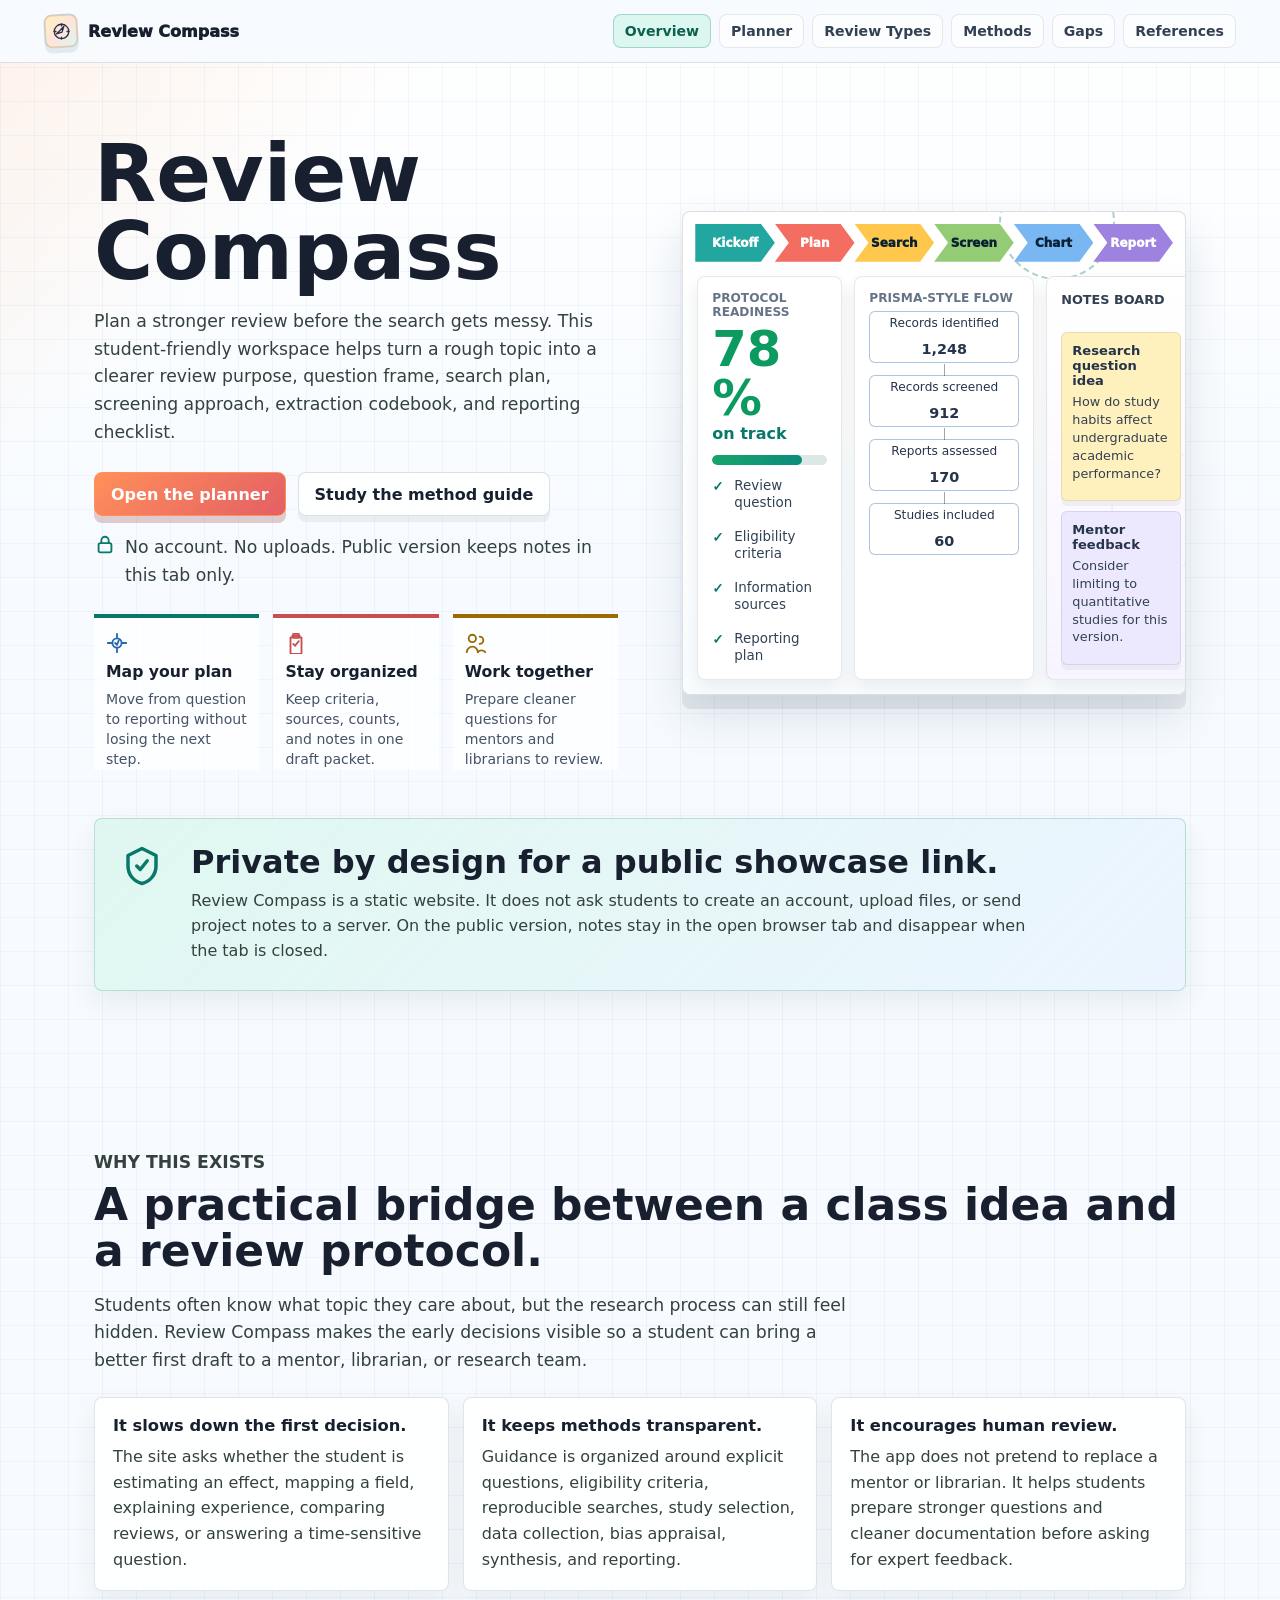
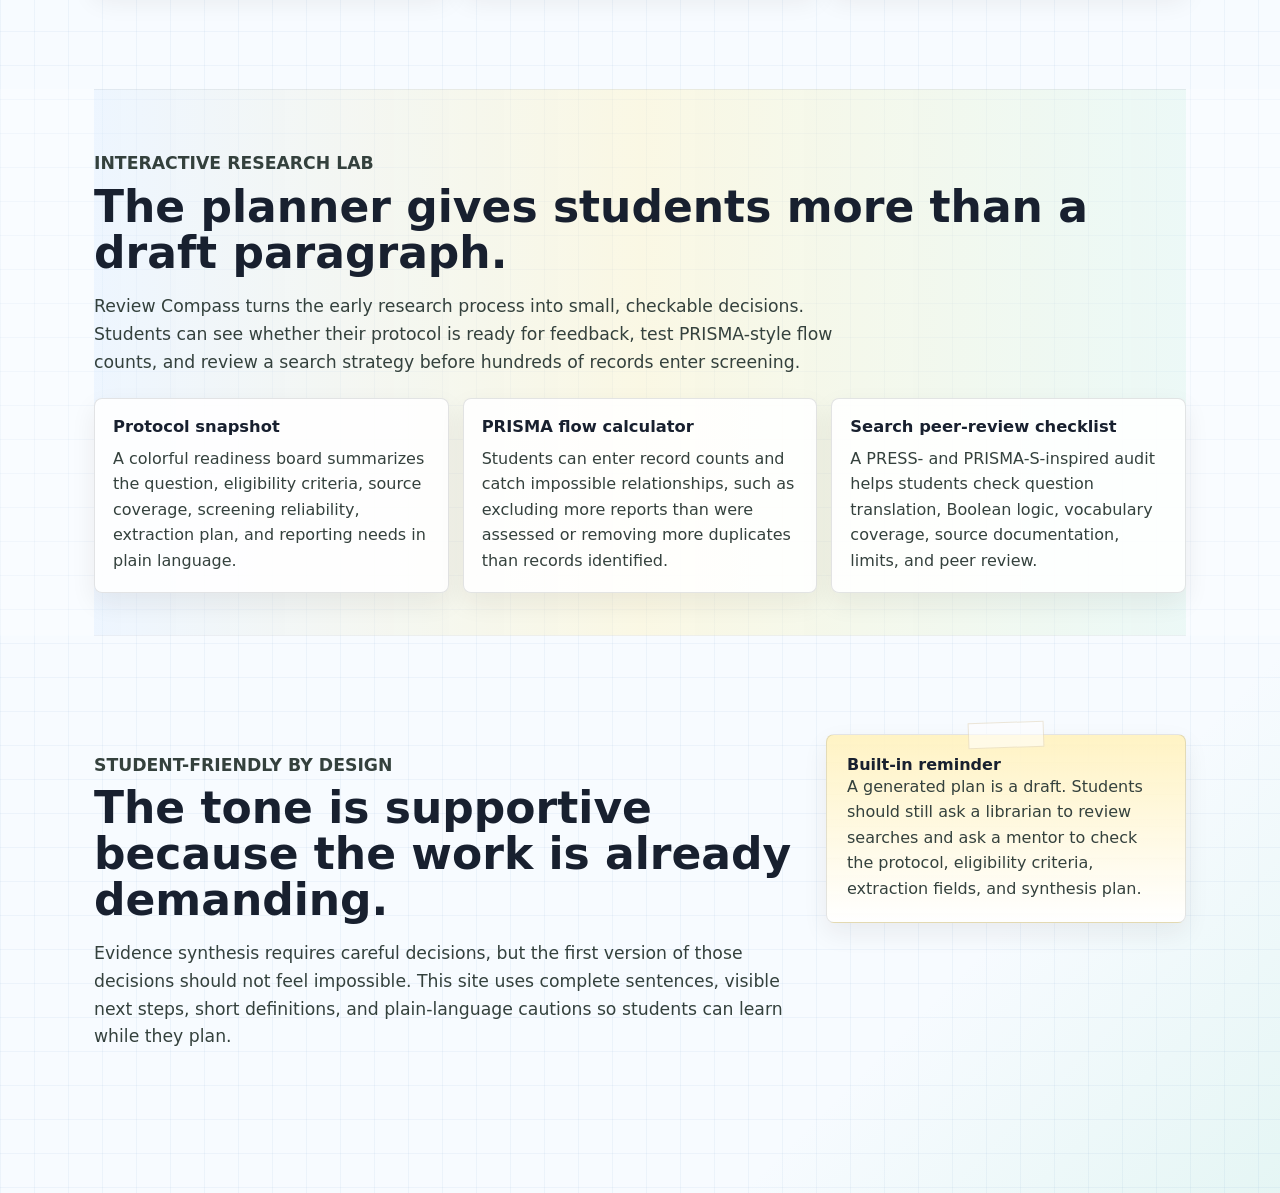
==== commit 9be9bb60: "Refresh Review Compass public homepage" ====
--- a/review-compass-showcase/index.html
+++ b/review-compass-showcase/index.html
@@ -5,26 +5,15 @@
     <meta name="viewport" content="width=device-width, initial-scale=1">
     <meta http-equiv="Content-Security-Policy" content="default-src 'self'; script-src 'self'; style-src 'self'; img-src 'self' data:; connect-src 'none'; object-src 'none'; base-uri 'none'; form-action 'none'; font-src 'self' data:; frame-src 'none'; media-src 'none'; upgrade-insecure-requests">
     <meta name="referrer" content="no-referrer">
-    <meta
-      name="description"
-      content="Review Compass is a student-friendly, Cochrane-informed guide for planning systematic reviews, scoping reviews, rapid reviews, and related evidence syntheses."
-    >
+    <meta name="description" content="Review Compass is a student-friendly, Cochrane-informed guide for planning systematic reviews, scoping reviews, rapid reviews, and related evidence syntheses.">
     <title>Review Compass | Student Evidence Review Guide</title>
     <link rel="stylesheet" href="./styles.css">
+    <link rel="stylesheet" href="./showcase-refresh.css">
   </head>
   <body class="site-body">
     <header class="site-header">
       <a class="site-brand" href="./index.html" aria-label="Review Compass home">
-        <span class="brand-mark small" aria-hidden="true">
-          <svg viewBox="0 0 32 32" role="img">
-            <circle cx="16" cy="16" r="11"></circle>
-            <path d="M19.5 8.5 16.8 17 8.5 19.5 13.2 15z"></path>
-            <path d="M16 4.5v3"></path>
-            <path d="M16 24.5v3"></path>
-            <path d="M4.5 16h3"></path>
-            <path d="M24.5 16h3"></path>
-          </svg>
-        </span>
+        <span class="brand-mark small" aria-hidden="true"><svg viewBox="0 0 32 32" role="img"><circle cx="16" cy="16" r="11"></circle><path d="M19.5 8.5 16.8 17 8.5 19.5 13.2 15z"></path><path d="M16 4.5v3"></path><path d="M16 24.5v3"></path><path d="M4.5 16h3"></path><path d="M24.5 16h3"></path></svg></span>
         <span>Review Compass</span>
       </a>
       <nav class="site-nav" aria-label="Website pages">
@@ -38,181 +27,60 @@
     </header>
 
     <main class="site-main">
-      <section class="atlas-hero" aria-labelledby="hero-title">
+      <section class="showcase-hero" aria-labelledby="hero-title">
         <div class="hero-copy">
-          <p class="surface-label">Student evidence synthesis workspace</p>
-          <h1 id="hero-title">Plan a stronger review before the search gets messy.</h1>
-          <p>
-            Review Compass helps students turn a rough topic into a clearer review purpose, question frame,
-            search plan, screening approach, extraction codebook, and reporting checklist.
-          </p>
+          <h1 id="hero-title">Review Compass</h1>
+          <p class="hero-lede">Plan a stronger review before the search gets messy. This student-friendly workspace helps turn a rough topic into a clearer review purpose, question frame, search plan, screening approach, extraction codebook, and reporting checklist.</p>
           <div class="hero-actions">
             <a class="primary-link" href="./planner.html">Open the planner</a>
             <a class="secondary-link" href="./cochrane-methods.html">Study the method guide</a>
           </div>
+          <p class="privacy-line"><svg viewBox="0 0 24 24" aria-hidden="true"><rect x="5" y="10" width="14" height="10" rx="2"></rect><path d="M8 10V7a4 4 0 0 1 8 0v3"></path></svg>No account. No uploads. Public version keeps notes in this tab only.</p>
+          <div class="hero-proof-grid" aria-label="Review Compass benefits">
+            <article><svg viewBox="0 0 24 24" aria-hidden="true"><path d="M12 2v4"></path><path d="M12 18v4"></path><path d="M2 12h4"></path><path d="M18 12h4"></path><circle cx="12" cy="12" r="5"></circle><path d="m14 9-2 5-2-2"></path></svg><strong>Map your plan</strong><p>Move from question to reporting without losing the next step.</p></article>
+            <article><svg viewBox="0 0 24 24" aria-hidden="true"><path d="M8 4h8"></path><path d="M9 2h6v4H9z"></path><path d="M6 6h12v18H6z"></path><path d="m9 13 2 2 4-5"></path></svg><strong>Stay organized</strong><p>Keep criteria, sources, counts, and notes in one draft packet.</p></article>
+            <article><svg viewBox="0 0 24 24" aria-hidden="true"><path d="M8 11a4 4 0 1 0 0-8 4 4 0 0 0 0 8z"></path><path d="M16 13a4 4 0 1 0 0-8"></path><path d="M2 22a6 6 0 0 1 12 0"></path><path d="M14 22a5 5 0 0 1 8 0"></path></svg><strong>Work together</strong><p>Prepare cleaner questions for mentors and librarians to review.</p></article>
+          </div>
         </div>
 
-        <div class="compass-visual" aria-label="Review Compass route map">
-          <div class="compass-ring">
-            <span>Question</span>
-            <span>Search</span>
-            <span>Screen</span>
-            <span>Extract</span>
-          </div>
-          <div class="compass-center">
-            <strong>Purpose first</strong>
-            <p>Choose the review type before building the workflow.</p>
+        <div class="product-preview" aria-label="Review Compass planner preview">
+          <div class="preview-stepper" aria-hidden="true"><span>Kickoff</span><span>Plan</span><span>Search</span><span>Screen</span><span>Chart</span><span>Report</span></div>
+          <div class="preview-workbench">
+            <section class="preview-panel readiness-preview"><p class="surface-label">Protocol readiness</p><strong>78%</strong><span>on track</span><div class="mini-meter"><i></i></div><ul><li>Review question</li><li>Eligibility criteria</li><li>Information sources</li><li>Reporting plan</li></ul></section>
+            <section class="preview-panel flow-preview"><p class="surface-label">PRISMA-style flow</p><div class="mini-flow"><span>Records identified<br><b>1,248</b></span><span>Records screened<br><b>912</b></span><span>Reports assessed<br><b>170</b></span><span>Studies included<br><b>60</b></span></div></section>
+            <section class="preview-panel notes-preview"><p class="surface-label">Notes board</p><article><strong>Research question idea</strong><p>How do study habits affect undergraduate academic performance?</p></article><article><strong>Mentor feedback</strong><p>Consider limiting to quantitative studies for this version.</p></article></section>
           </div>
         </div>
       </section>
 
-      <section class="page-band" aria-labelledby="why-title">
-        <div class="section-heading">
-          <p class="surface-label">Why this exists</p>
-          <h2 id="why-title">A practical bridge between a class idea and a review protocol.</h2>
-          <p>
-            Students often know what topic they care about, but the research process can still feel hidden.
-            Review Compass makes the early decisions visible so a student can bring a better first draft to a
-            mentor, librarian, or research team.
-          </p>
-        </div>
-        <div class="feature-grid three">
-          <article class="feature-tile">
-            <strong>It slows down the first decision.</strong>
-            <p>
-              The site asks whether the student is estimating an effect, mapping a field, explaining experience,
-              comparing reviews, or answering a time-sensitive question.
-            </p>
-          </article>
-          <article class="feature-tile">
-            <strong>It keeps methods transparent.</strong>
-            <p>
-              Guidance is organized around explicit questions, eligibility criteria, reproducible searches,
-              study selection, data collection, bias appraisal, synthesis, and reporting.
-            </p>
-          </article>
-          <article class="feature-tile">
-            <strong>It encourages human review.</strong>
-            <p>
-              The app does not pretend to replace a mentor or librarian. It helps students prepare stronger
-              questions and cleaner documentation before asking for expert feedback.
-            </p>
-          </article>
+      <section class="page-band safety-band" aria-labelledby="safety-title">
+        <div class="safety-card">
+          <svg viewBox="0 0 24 24" aria-hidden="true"><path d="M12 2 20 6v6c0 5-3.4 8.8-8 10-4.6-1.2-8-5-8-10V6z"></path><path d="m9 12 2 2 4-5"></path></svg>
+          <div><h2 id="safety-title">Private by design for a public showcase link.</h2><p>Review Compass is a static website. It does not ask students to create an account, upload files, or send project notes to a server. On the public version, notes stay in the open browser tab and disappear when the tab is closed.</p></div>
         </div>
       </section>
 
-      <section class="page-band color-wash" aria-labelledby="route-title">
-        <div class="section-heading">
-          <p class="surface-label">Methods route map</p>
-          <h2 id="route-title">Choose the review type by purpose.</h2>
-          <p>
-            Cochrane guidance emphasizes that a well-formulated question shapes eligibility, searching,
-            extraction, synthesis, and presentation. JBI guidance similarly recommends using the review purpose
-            and PCC elements when planning scoping reviews.
-          </p>
-        </div>
-        <div class="route-diagram" aria-label="Review type decision route">
-          <article>
-            <span>1</span>
-            <strong>Focused effect question</strong>
-            <p>Use a systematic review or meta-analysis when the question can be framed with PICO.</p>
-          </article>
-          <article>
-            <span>2</span>
-            <strong>Evidence landscape</strong>
-            <p>Use a scoping review or evidence map when the goal is breadth, concepts, and gaps.</p>
-          </article>
-          <article>
-            <span>3</span>
-            <strong>Experiences or meaning</strong>
-            <p>Use qualitative or mixed-methods synthesis when findings need context and participant voice.</p>
-          </article>
-          <article>
-            <span>4</span>
-            <strong>Urgent decision</strong>
-            <p>Use a rapid review only when shortcuts are justified, named, and reported as limitations.</p>
-          </article>
-          <article>
-            <span>5</span>
-            <strong>Mechanism and context</strong>
-            <p>Use realist logic when the question asks what works, for whom, why, and under what conditions.</p>
-          </article>
-          <article>
-            <span>6</span>
-            <strong>Existing reviews</strong>
-            <p>Use an umbrella review when the unit of analysis is reviews rather than primary studies.</p>
-          </article>
+      <section class="page-band" aria-labelledby="why-title">
+        <div class="section-heading"><p class="surface-label">Why this exists</p><h2 id="why-title">A practical bridge between a class idea and a review protocol.</h2><p>Students often know what topic they care about, but the research process can still feel hidden. Review Compass makes the early decisions visible so a student can bring a better first draft to a mentor, librarian, or research team.</p></div>
+        <div class="feature-grid three">
+          <article class="feature-tile"><strong>It slows down the first decision.</strong><p>The site asks whether the student is estimating an effect, mapping a field, explaining experience, comparing reviews, or answering a time-sensitive question.</p></article>
+          <article class="feature-tile"><strong>It keeps methods transparent.</strong><p>Guidance is organized around explicit questions, eligibility criteria, reproducible searches, study selection, data collection, bias appraisal, synthesis, and reporting.</p></article>
+          <article class="feature-tile"><strong>It encourages human review.</strong><p>The app does not pretend to replace a mentor or librarian. It helps students prepare stronger questions and cleaner documentation before asking for expert feedback.</p></article>
         </div>
       </section>
 
-      <section class="page-band" aria-labelledby="workflow-title">
-        <div class="section-heading">
-          <p class="surface-label">Cochrane-informed workflow</p>
-          <h2 id="workflow-title">The planner follows the pieces students are expected to explain.</h2>
-        </div>
-        <div class="workflow-ladder">
-          <article>
-            <span>01</span>
-            <div>
-              <strong>Define the question and scope.</strong>
-              <p>State the objective clearly and decide whether the review is broad, narrow, or staged.</p>
-            </div>
-          </article>
-          <article>
-            <span>02</span>
-            <div>
-              <strong>Pre-specify eligibility criteria.</strong>
-              <p>Translate the question frame into inclusion, exclusion, study design, and grouping decisions.</p>
-            </div>
-          </article>
-          <article>
-            <span>03</span>
-            <div>
-              <strong>Build a reproducible search.</strong>
-              <p>Record databases, platforms, dates, full strategies, limits, deduplication, and counts.</p>
-            </div>
-          </article>
-          <article>
-            <span>04</span>
-            <div>
-              <strong>Screen and extract consistently.</strong>
-              <p>Pilot screening criteria and data forms before a team commits to the full workload.</p>
-            </div>
-          </article>
-          <article>
-            <span>05</span>
-            <div>
-              <strong>Assess bias and synthesize responsibly.</strong>
-              <p>Match appraisal and synthesis choices to the included study designs and the review question.</p>
-            </div>
-          </article>
-          <article>
-            <span>06</span>
-            <div>
-              <strong>Report with the right checklist.</strong>
-              <p>Use PRISMA 2020, PRISMA-S, PRISMA-ScR, or another suitable reporting standard.</p>
-            </div>
-          </article>
+      <section class="page-band color-wash" aria-labelledby="lab-title">
+        <div class="section-heading"><p class="surface-label">Interactive research lab</p><h2 id="lab-title">The planner gives students more than a draft paragraph.</h2><p>Review Compass turns the early research process into small, checkable decisions. Students can see whether their protocol is ready for feedback, test PRISMA-style flow counts, and review a search strategy before hundreds of records enter screening.</p></div>
+        <div class="feature-grid three">
+          <article class="feature-tile"><strong>Protocol snapshot</strong><p>A colorful readiness board summarizes the question, eligibility criteria, source coverage, screening reliability, extraction plan, and reporting needs in plain language.</p></article>
+          <article class="feature-tile"><strong>PRISMA flow calculator</strong><p>Students can enter record counts and catch impossible relationships, such as excluding more reports than were assessed or removing more duplicates than records identified.</p></article>
+          <article class="feature-tile"><strong>Search peer-review checklist</strong><p>A PRESS- and PRISMA-S-inspired audit helps students check question translation, Boolean logic, vocabulary coverage, source documentation, limits, and peer review.</p></article>
         </div>
       </section>
 
       <section class="page-band split-band" aria-labelledby="student-title">
-        <div>
-          <p class="surface-label">Student-friendly by design</p>
-          <h2 id="student-title">The tone is supportive because the work is already demanding.</h2>
-          <p>
-            Evidence synthesis requires careful decisions, but the first version of those decisions should not
-            feel impossible. This site uses complete sentences, visible next steps, short definitions, and
-            plain-language cautions so students can learn while they plan.
-          </p>
-        </div>
-        <aside class="sticky-note">
-          <strong>Built-in reminder</strong>
-          <p>
-            A generated plan is a draft. Students should still ask a librarian to review searches and ask a
-            mentor to check the protocol, eligibility criteria, extraction fields, and synthesis plan.
-          </p>
-        </aside>
+        <div><p class="surface-label">Student-friendly by design</p><h2 id="student-title">The tone is supportive because the work is already demanding.</h2><p>Evidence synthesis requires careful decisions, but the first version of those decisions should not feel impossible. This site uses complete sentences, visible next steps, short definitions, and plain-language cautions so students can learn while they plan.</p></div>
+        <aside class="sticky-note"><strong>Built-in reminder</strong><p>A generated plan is a draft. Students should still ask a librarian to review searches and ask a mentor to check the protocol, eligibility criteria, extraction fields, and synthesis plan.</p></aside>
       </section>
     </main>
   </body>
--- a/review-compass-showcase/showcase-refresh.css
+++ b/review-compass-showcase/showcase-refresh.css
@@ -0,0 +1,224 @@
+:root {
+  --bg: #f7fbff;
+  --ink: #18202f;
+  --muted: #667487;
+  --green: #08786a;
+  --green-soft: #dcf7ef;
+  --blue: #2468ad;
+  --blue-soft: #e5f1ff;
+  --coral: #c94f4f;
+  --gold: #9a6b00;
+  --gold-soft: #fff1bd;
+  --violet-soft: #ece9ff;
+  --shadow-pop: 0 14px 0 rgba(24, 32, 47, 0.08), 0 22px 45px rgba(27, 47, 70, 0.12);
+}
+
+body {
+  background:
+    linear-gradient(90deg, rgba(36, 104, 173, 0.05) 1px, transparent 1px),
+    linear-gradient(0deg, rgba(36, 104, 173, 0.05) 1px, transparent 1px),
+    linear-gradient(135deg, rgba(255, 173, 116, 0.16), transparent 22rem),
+    linear-gradient(315deg, rgba(155, 224, 200, 0.2), transparent 24rem),
+    linear-gradient(180deg, #ffffff 0, rgba(247, 251, 255, 0.92) 34rem),
+    var(--bg);
+  background-size: 34px 34px, 34px 34px, auto, auto, auto;
+}
+
+.site-header {
+  background: rgba(247, 251, 255, 0.92);
+}
+
+.showcase-hero {
+  display: grid;
+  min-height: 0;
+  grid-template-columns: minmax(0, 1.02fr) minmax(320px, 0.98fr);
+  gap: clamp(24px, 5vw, 64px);
+  align-items: center;
+  padding: clamp(12px, 2.2vw, 28px) 0 clamp(22px, 3.8vw, 48px);
+}
+
+.hero-copy h1 {
+  max-width: 860px;
+  margin: 0;
+  color: var(--ink);
+  font-size: clamp(2.25rem, 7vw, 5.05rem);
+  line-height: 0.96;
+}
+
+.hero-lede {
+  max-width: 720px;
+  margin-top: 18px;
+  color: #30435a;
+  font-size: clamp(1.08rem, 2vw, 1.24rem);
+  line-height: 1.58;
+}
+
+.privacy-line {
+  display: inline-grid;
+  max-width: 620px;
+  grid-template-columns: 22px minmax(0, 1fr);
+  gap: 9px;
+  align-items: start;
+  margin-top: 16px;
+  color: #465265;
+  font-size: 0.94rem;
+  line-height: 1.45;
+}
+
+.privacy-line svg,
+.hero-proof-grid svg,
+.safety-card svg {
+  width: 22px;
+  height: 22px;
+  fill: none;
+  stroke: currentColor;
+  stroke-linecap: round;
+  stroke-linejoin: round;
+  stroke-width: 2;
+}
+
+.privacy-line svg,
+.safety-card svg {
+  color: var(--green);
+}
+
+.hero-proof-grid {
+  display: grid;
+  max-width: 760px;
+  grid-template-columns: repeat(3, minmax(0, 1fr));
+  gap: 14px;
+  margin-top: 24px;
+}
+
+.hero-proof-grid article {
+  display: grid;
+  gap: 9px;
+  align-content: start;
+  min-height: 132px;
+  border-top: 4px solid var(--green);
+  background: rgba(255, 255, 255, 0.74);
+  padding: 14px 12px 0;
+}
+
+.hero-proof-grid article:nth-child(2) { border-top-color: var(--coral); }
+.hero-proof-grid article:nth-child(3) { border-top-color: var(--gold); }
+.hero-proof-grid svg { color: var(--blue); }
+.hero-proof-grid article:nth-child(2) svg { color: var(--coral); }
+.hero-proof-grid article:nth-child(3) svg { color: var(--gold); }
+.hero-proof-grid strong { font-size: 0.98rem; line-height: 1.2; }
+.hero-proof-grid p { color: #465265; font-size: 0.88rem; line-height: 1.42; }
+
+.product-preview {
+  position: relative;
+  overflow: hidden;
+  border: 1px solid rgba(24, 32, 47, 0.14);
+  border-radius: 8px;
+  background:
+    linear-gradient(180deg, rgba(255, 255, 255, 0.98), rgba(250, 253, 255, 0.98)),
+    repeating-linear-gradient(0deg, transparent 0 31px, rgba(36, 104, 173, 0.05) 31px 32px);
+  box-shadow: var(--shadow-pop);
+}
+
+.product-preview::before,
+.product-preview::after {
+  position: absolute;
+  width: 112px;
+  height: 112px;
+  border: 2px dashed rgba(8, 120, 106, 0.34);
+  border-radius: 999px;
+  content: "";
+}
+
+.product-preview::before { top: -48px; right: 14%; }
+.product-preview::after { right: -42px; bottom: 26%; }
+
+.preview-stepper {
+  position: relative;
+  z-index: 2;
+  display: grid;
+  grid-template-columns: repeat(6, minmax(0, 1fr));
+  padding: 12px 12px 0;
+}
+
+.preview-stepper span {
+  display: grid;
+  min-height: 38px;
+  place-items: center;
+  clip-path: polygon(0 0, calc(100% - 14px) 0, 100% 50%, calc(100% - 14px) 100%, 0 100%, 14px 50%);
+  color: #082233;
+  font-size: 0.75rem;
+  font-weight: 950;
+}
+
+.preview-stepper span:first-child { clip-path: polygon(0 0, calc(100% - 14px) 0, 100% 50%, calc(100% - 14px) 100%, 0 100%); }
+.preview-stepper span:nth-child(1) { background: #21a7a0; color: #ffffff; }
+.preview-stepper span:nth-child(2) { background: #f46d61; color: #ffffff; }
+.preview-stepper span:nth-child(3) { background: #ffc84d; }
+.preview-stepper span:nth-child(4) { background: #94cc75; }
+.preview-stepper span:nth-child(5) { background: #78b7f2; }
+.preview-stepper span:nth-child(6) { background: #9d82df; color: #ffffff; }
+
+.preview-workbench {
+  position: relative;
+  z-index: 2;
+  display: grid;
+  grid-template-columns: minmax(145px, 0.7fr) minmax(180px, 1fr) minmax(150px, 0.8fr);
+  gap: 12px;
+  padding: 14px;
+}
+
+.preview-panel {
+  min-width: 0;
+  border: 1px solid rgba(24, 32, 47, 0.1);
+  border-radius: 8px;
+  background: rgba(255, 255, 255, 0.92);
+  padding: 14px;
+  box-shadow: 0 8px 18px rgba(27, 47, 70, 0.08);
+}
+
+.readiness-preview strong {
+  display: inline-block;
+  margin-right: 8px;
+  color: #0b9a60;
+  font-size: clamp(2rem, 4vw, 3.1rem);
+  line-height: 1;
+}
+
+.readiness-preview > span { color: var(--green); font-weight: 900; }
+.mini-meter { height: 10px; overflow: hidden; margin: 12px 0; border-radius: 999px; background: #dbe8e5; }
+.mini-meter i { display: block; width: 78%; height: 100%; border-radius: inherit; background: linear-gradient(90deg, #17a46c, #0a8c7c); }
+.readiness-preview ul { display: grid; gap: 8px; padding: 0; list-style: none; }
+.readiness-preview li { position: relative; padding-left: 22px; color: #314255; font-size: 0.84rem; line-height: 1.3; }
+.readiness-preview li::before { position: absolute; top: 0.05rem; left: 0; color: var(--green); content: "✓"; font-weight: 950; }
+
+.mini-flow { display: grid; justify-items: center; gap: 12px; }
+.mini-flow span { position: relative; display: grid; width: min(190px, 100%); min-height: 52px; place-items: center; border: 1px solid rgba(36, 104, 173, 0.38); border-radius: 6px; background: #ffffff; color: #25344a; font-size: 0.76rem; line-height: 1.25; text-align: center; }
+.mini-flow span + span::before { position: absolute; top: -12px; width: 1px; height: 12px; background: rgba(24, 32, 47, 0.4); content: ""; }
+.mini-flow b { font-size: 0.9rem; }
+
+.notes-preview { display: grid; gap: 10px; background: linear-gradient(180deg, rgba(255, 255, 255, 0.94), rgba(246, 241, 255, 0.76)); }
+.notes-preview article { border: 1px solid rgba(24, 32, 47, 0.1); border-radius: 6px; padding: 10px; box-shadow: 0 5px 0 rgba(24, 32, 47, 0.05); }
+.notes-preview article:first-of-type { background: var(--gold-soft); }
+.notes-preview article:last-of-type { background: var(--violet-soft); }
+.notes-preview strong { display: block; margin-bottom: 5px; color: #25344a; font-size: 0.82rem; }
+.notes-preview p { color: #334052; font-size: 0.8rem; line-height: 1.4; }
+
+.safety-band { padding-top: 0; }
+.safety-card { display: grid; grid-template-columns: 54px minmax(0, 1fr); gap: 16px; align-items: start; border: 1px solid rgba(8, 120, 106, 0.2); border-radius: 8px; background: linear-gradient(135deg, rgba(220, 247, 239, 0.9), rgba(229, 241, 255, 0.72)), #ffffff; padding: clamp(18px, 4vw, 26px); box-shadow: 0 12px 28px rgba(27, 47, 70, 0.08); }
+.safety-card svg { width: 42px; height: 42px; }
+.safety-card h2 { margin-bottom: 8px; font-size: clamp(1.3rem, 3vw, 2rem); line-height: 1.08; }
+.safety-card p { max-width: 860px; color: #34413d; line-height: 1.58; }
+
+@media (max-width: 980px) {
+  .showcase-hero { grid-template-columns: 1fr; }
+  .product-preview { max-width: 720px; }
+}
+
+@media (max-width: 760px) {
+  .hero-proof-grid { display: none; }
+  .preview-workbench { grid-template-columns: 1fr; }
+  .preview-stepper { grid-template-columns: repeat(2, minmax(0, 1fr)); gap: 6px; }
+  .preview-stepper span,
+  .preview-stepper span:first-child { clip-path: none; border-radius: 6px; }
+  .safety-card { grid-template-columns: 1fr; }
+}
